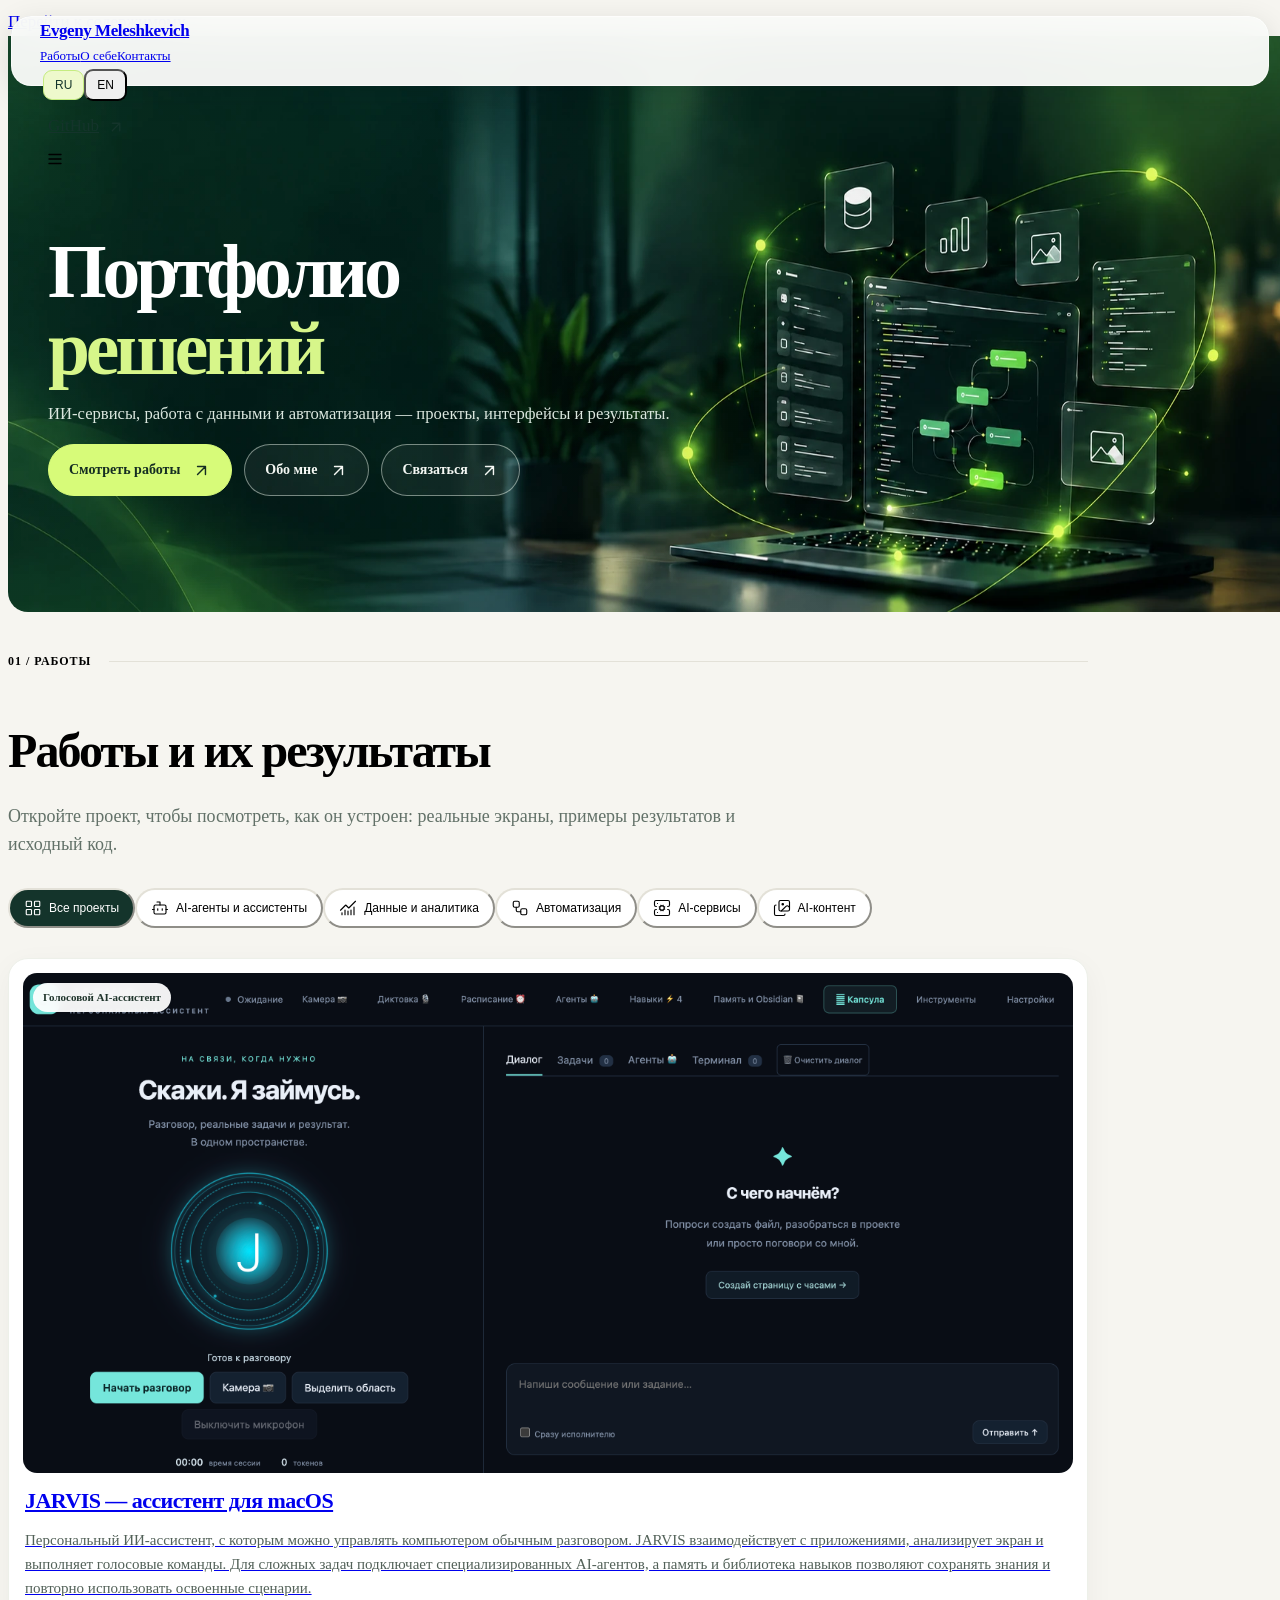
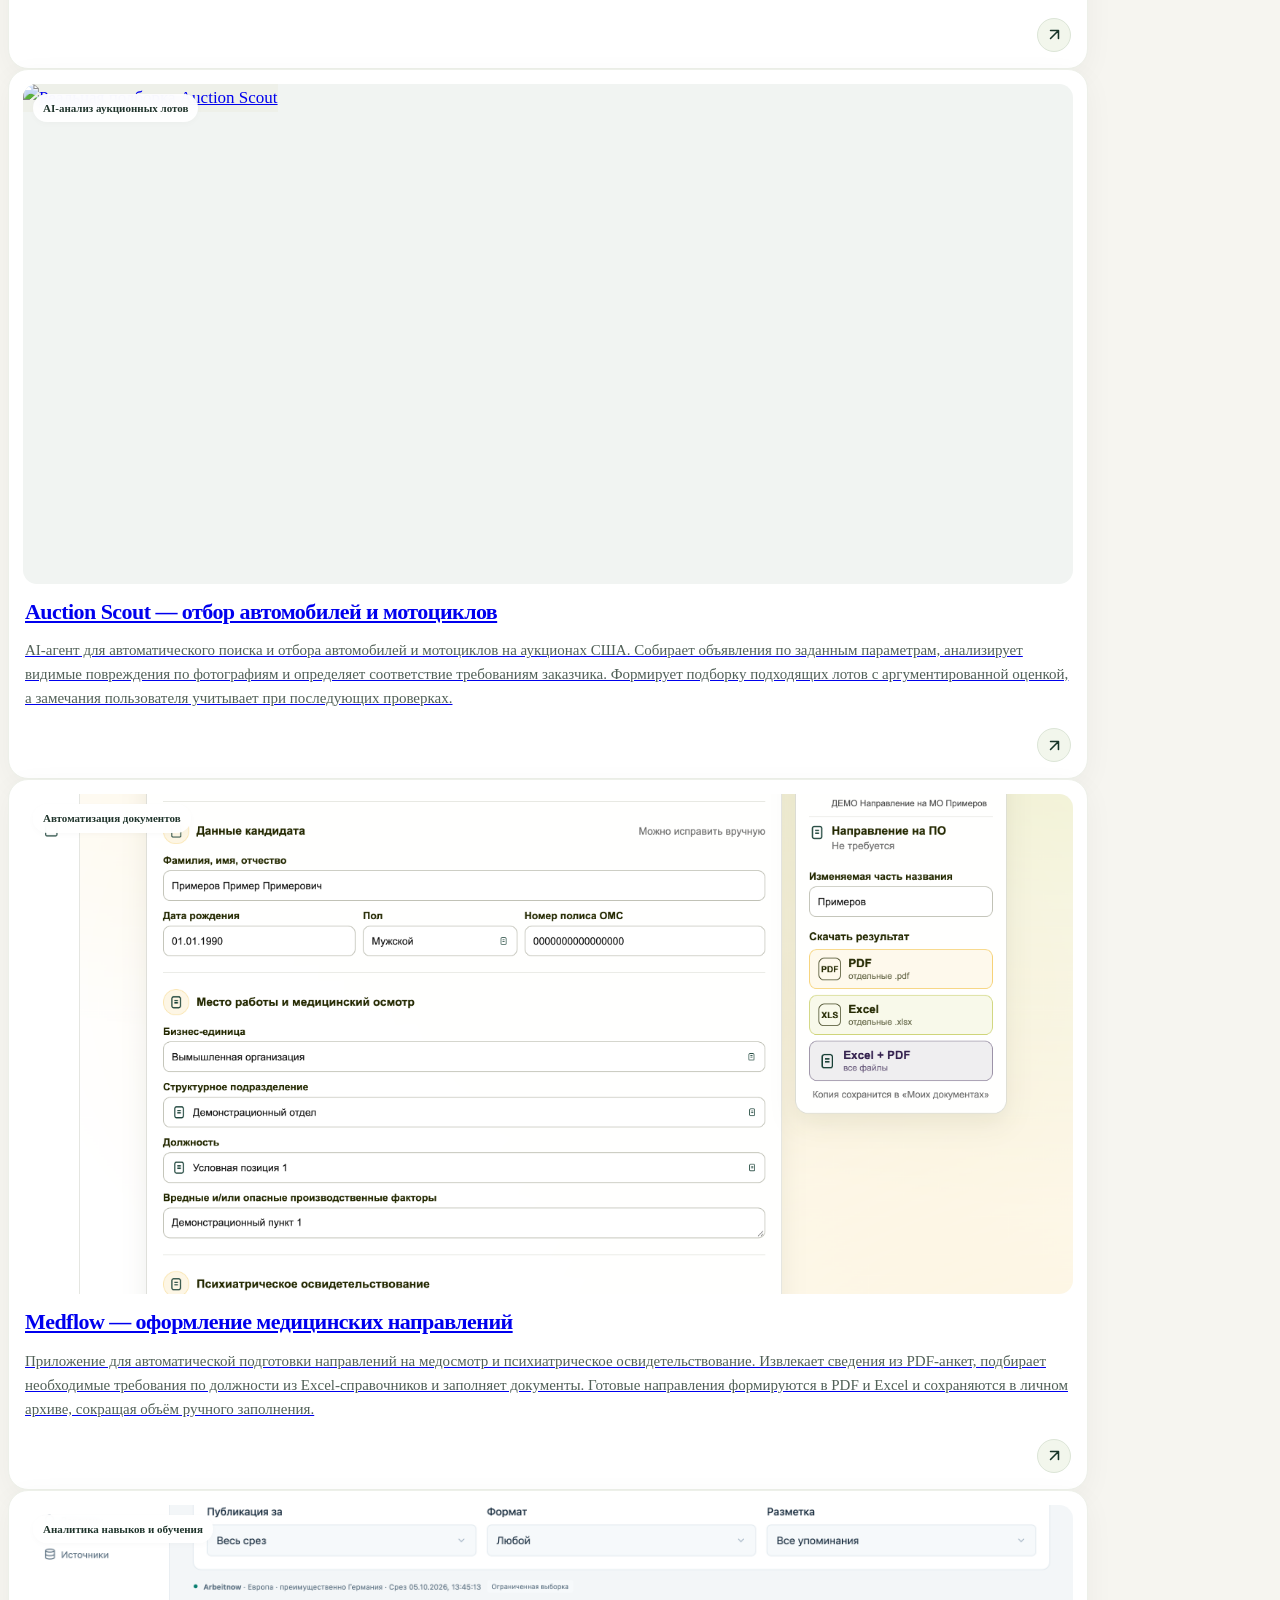
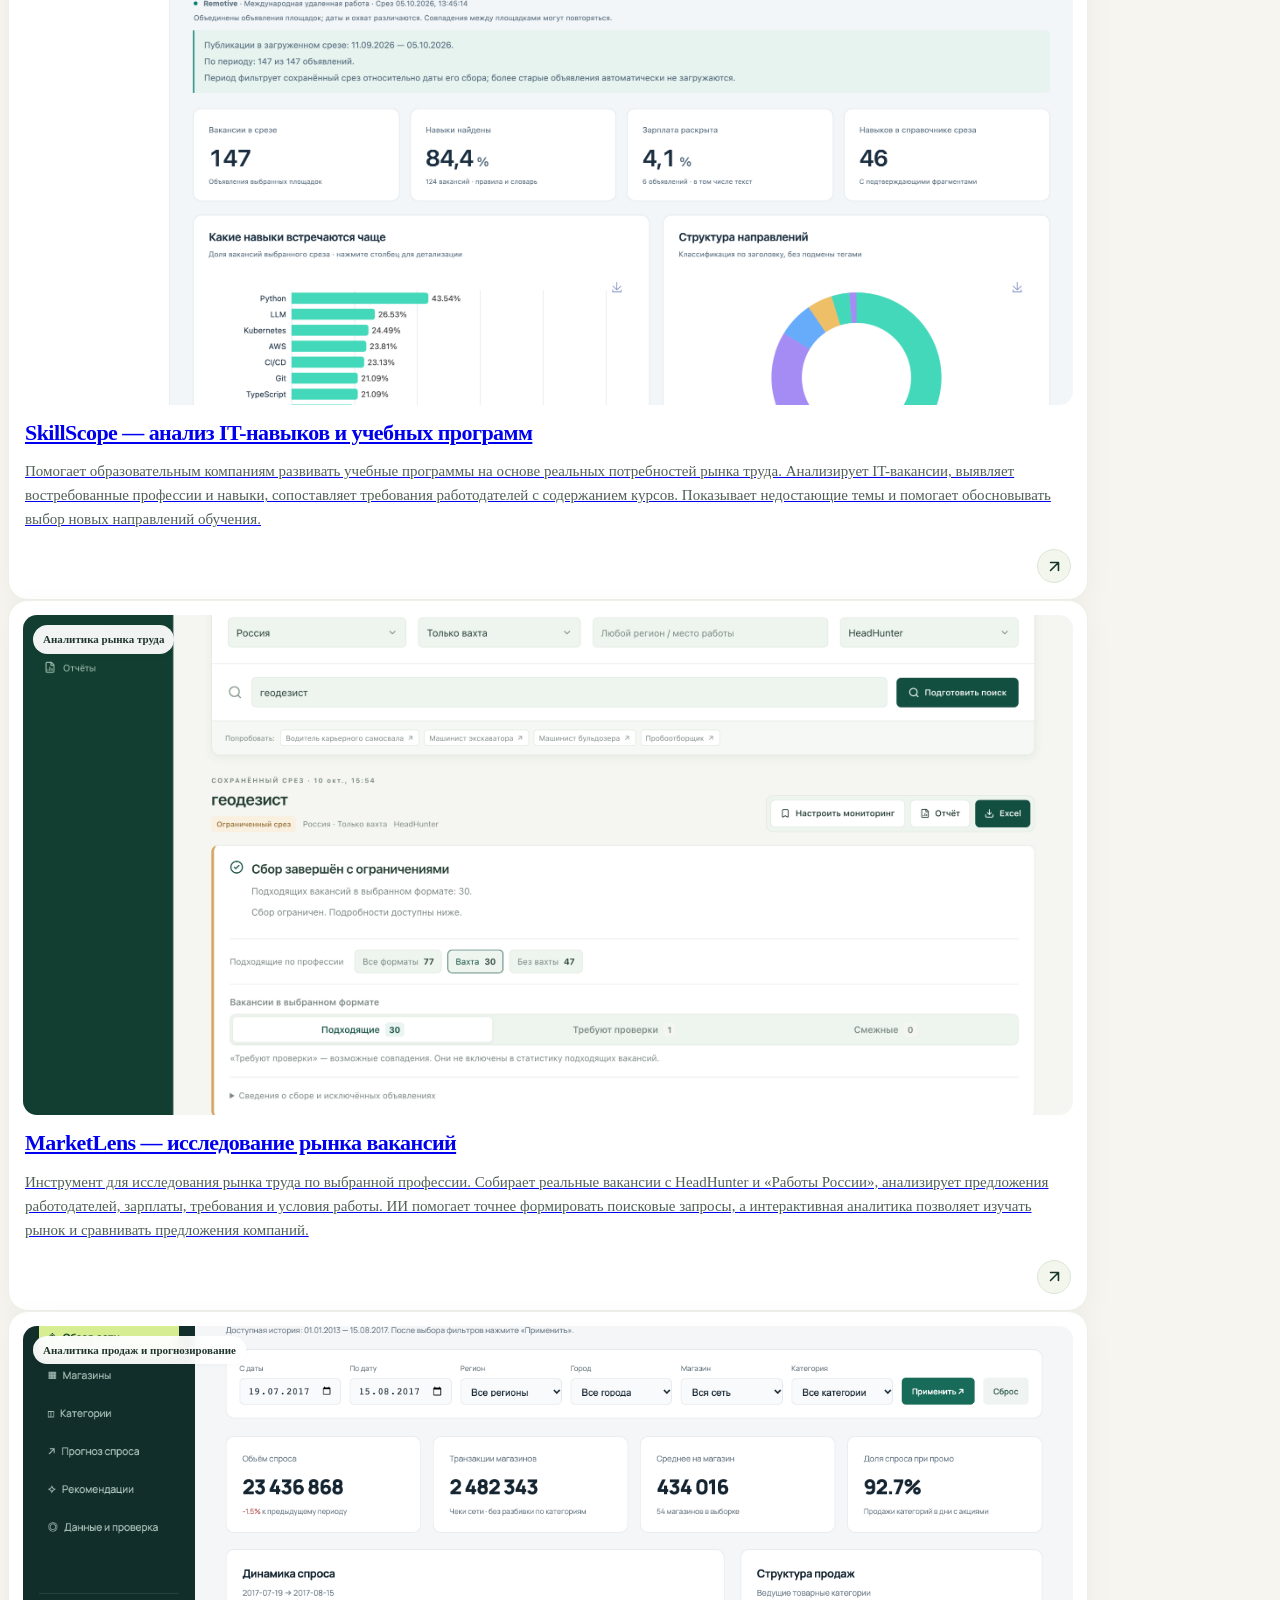
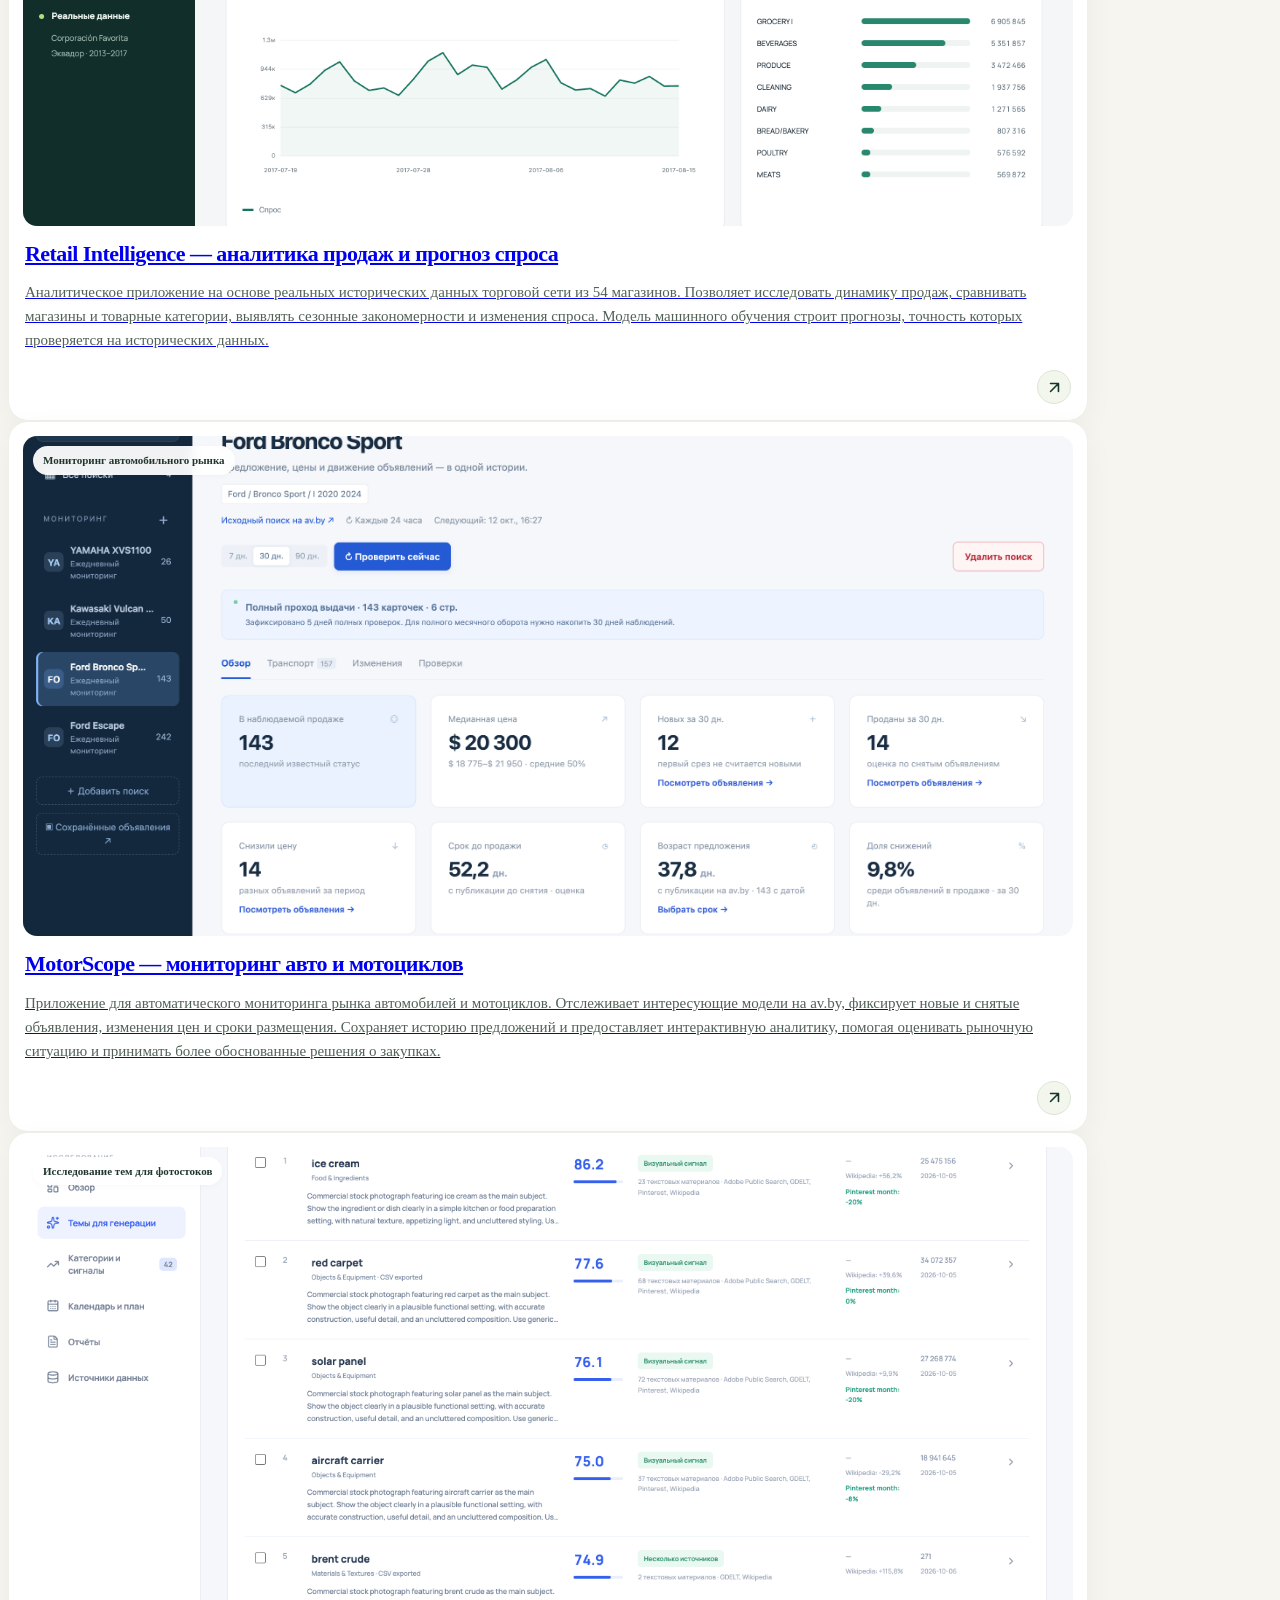
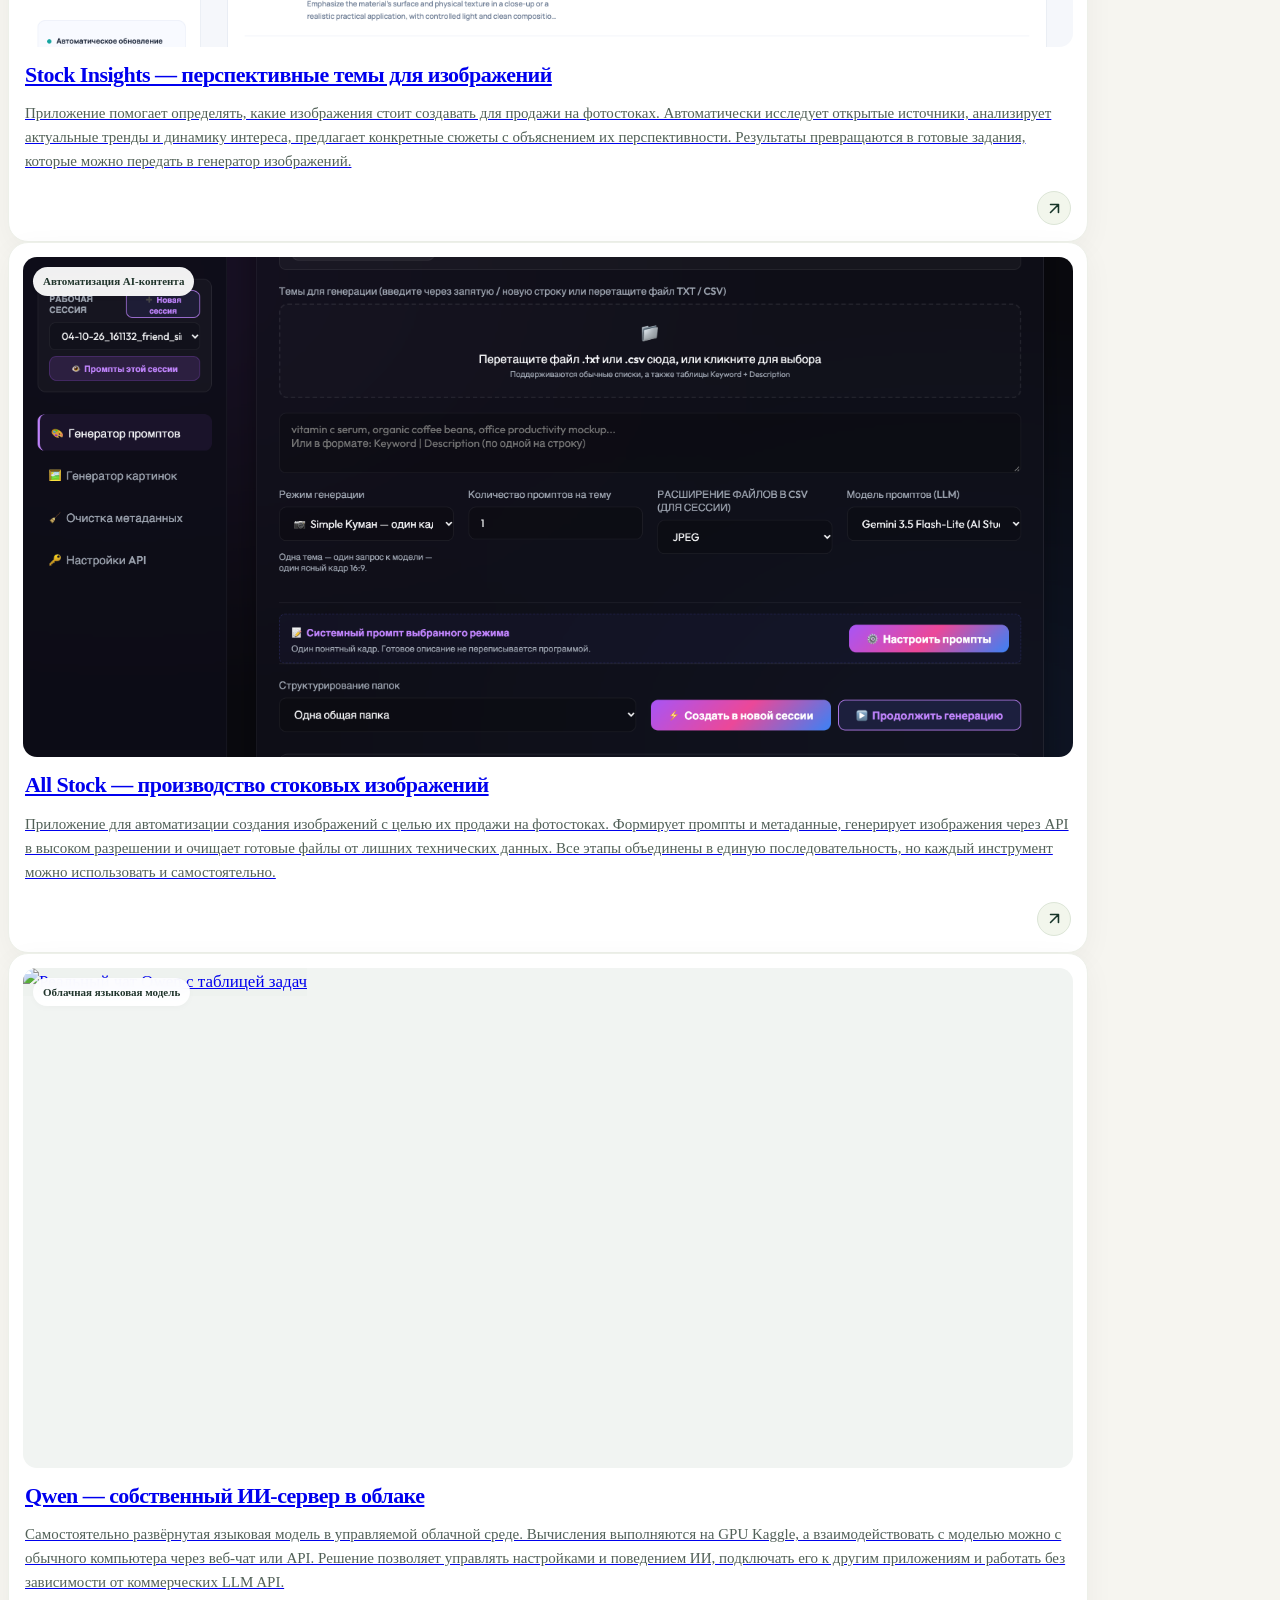
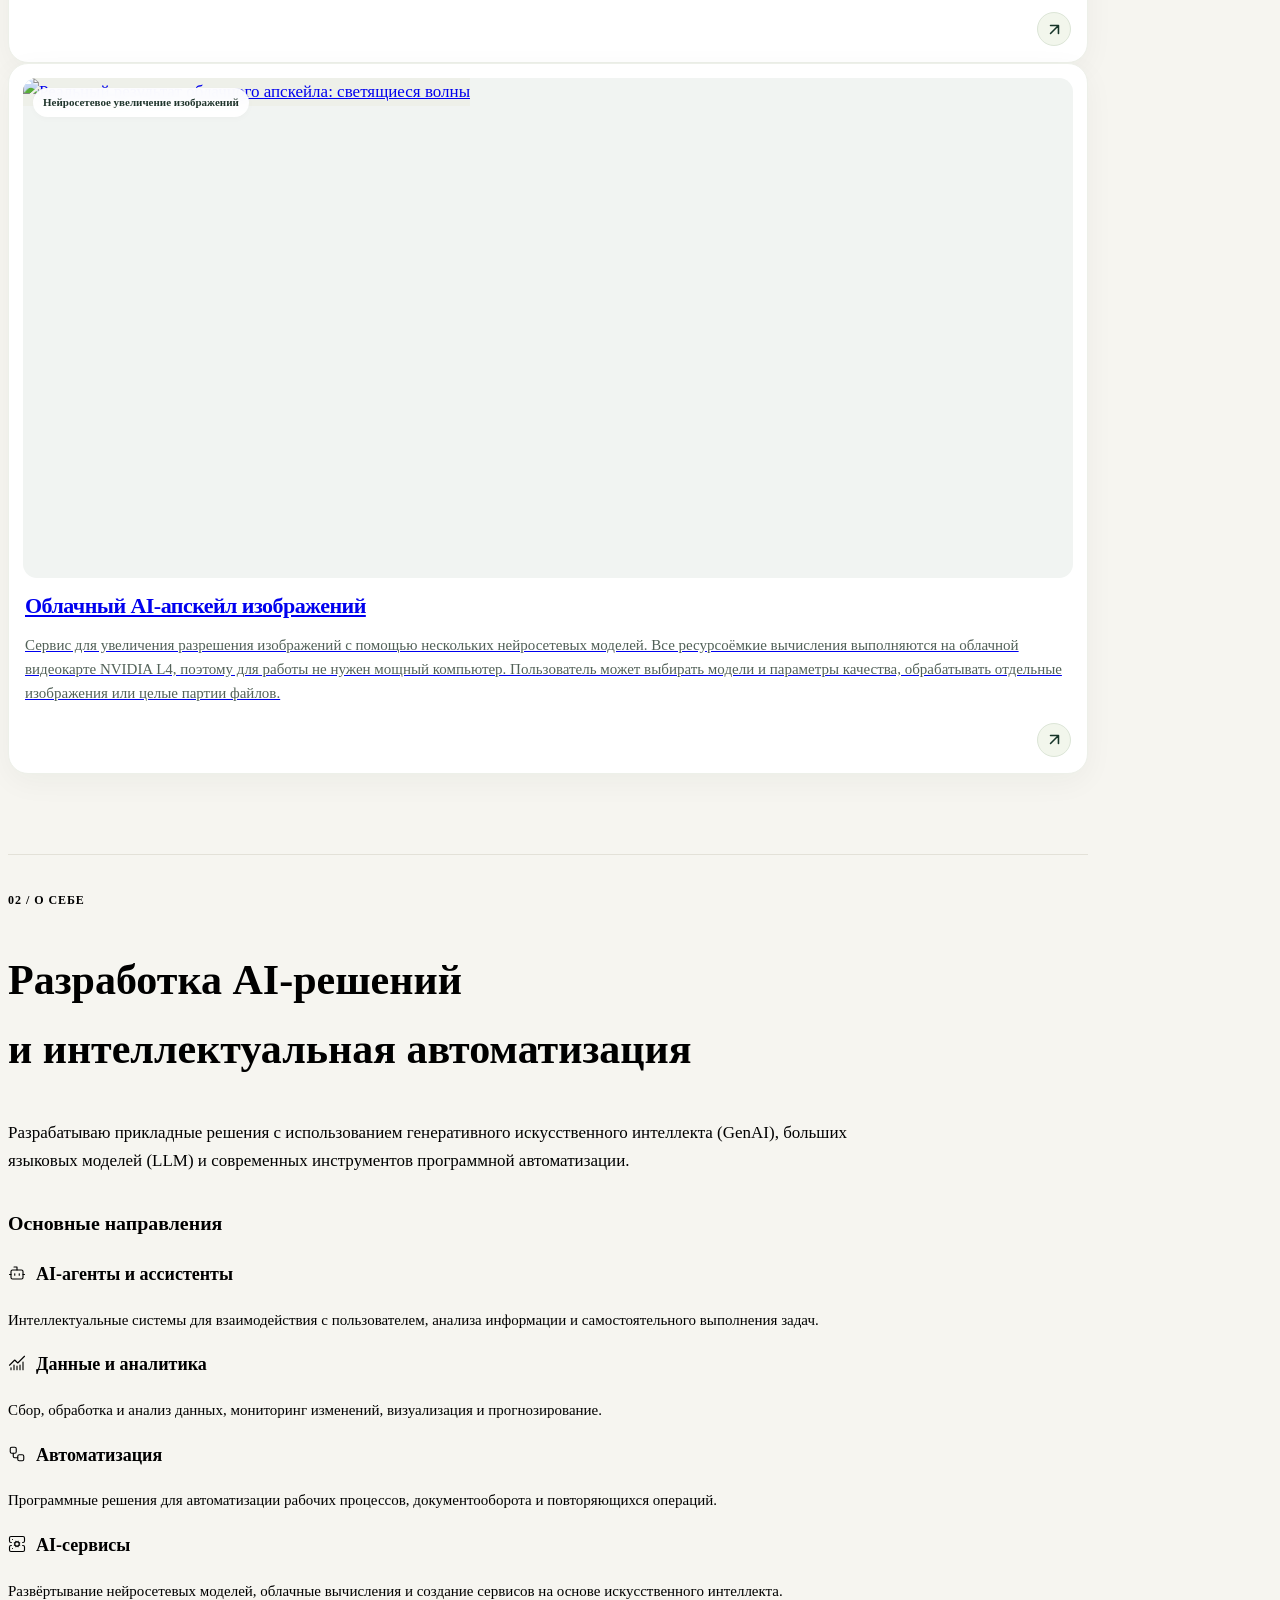
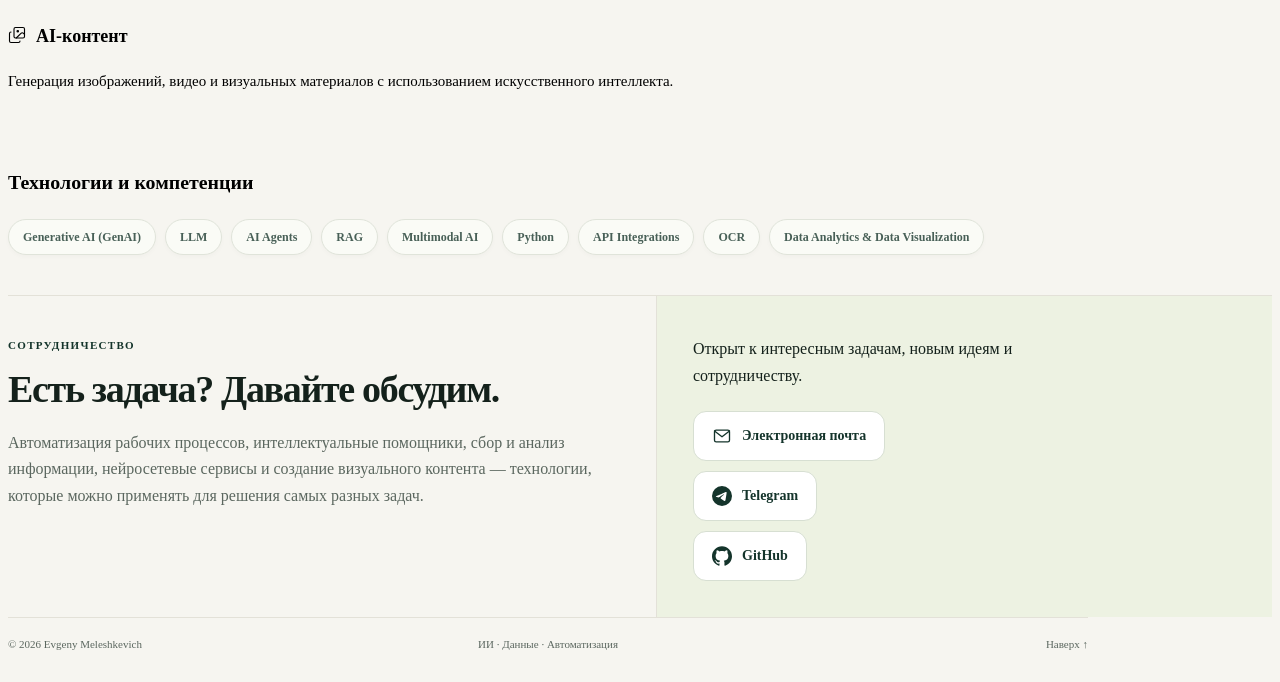
==== index.html @ 1232b26c "Reduce spacing above work and about section headings" ====
<!DOCTYPE html>

<html lang="ru"><head><meta charset="utf-8"/><meta content="width=device-width,initial-scale=1" name="viewport"/><meta content="#f6f5f0" name="theme-color"/><title>Evgeny Meleshkevich — AI, Data &amp; Automation</title><meta content="Евгений Мелешкевич. ИИ-инструменты, сбор данных, аналитика и автоматизация рабочих процессов." name="description"/><link href="https://evgeny-meleshkevich.github.io/" rel="canonical"/><link href="assets/favicon.svg" rel="icon" type="image/svg+xml"/><link href="style.css" rel="stylesheet"/><script defer="" src="projects.js?v=20261012-card-copy"></script><script defer="" src="app.js?v=20261012-footer"></script><link href="themes.css?v=20261010" rel="stylesheet"/><script src="themes.js?v=20261010-green"></script><link href="home-refresh.css?v=20261012-section-spacing" rel="stylesheet"/><script defer="" src="home-refresh.js?v=20261012-navigation"></script><link as="image" href="assets/hero-reference-clean.webp" rel="preload"/><link href="project-cards.css?v=20261012-card-copy" rel="stylesheet"/><link href="footer.css?v=20261012-split" rel="stylesheet"/></head>
<body><a class="skip" data-i18n="skip" href="#main">Перейти к содержимому</a>
<header class="header"><a aria-label="Evgeny Meleshkevich" class="brand" href="#"><span class="brand-name">Evgeny Meleshkevich</span></a><nav aria-label="Главная навигация" id="navigation"><a data-i18n="navWork" href="#work">Работы</a><a data-i18n="navAbout" href="#about">О себе</a><a data-home-copy="contact" href="#contact">Контакты</a></nav><div class="header-actions"><div aria-label="Язык / Language" class="languages" role="group"><button aria-pressed="true" data-lang="ru" type="button">RU</button><span>/</span><button aria-pressed="false" data-lang="en" type="button">EN</button></div><a class="github-link" href="https://github.com/evgeny-meleshkevich" rel="noopener noreferrer" target="_blank">GitHub<svg aria-hidden="true" class="icon" viewbox="0 0 24 24"><path d="M7 17 17 7M7 7h10v10"></path></svg></a><button aria-controls="navigation" aria-expanded="false" aria-label="Открыть меню" class="menu-button" type="button"><svg aria-hidden="true" class="icon" viewbox="0 0 24 24"><path d="M4 6h16M4 12h16M4 18h16"></path></svg></button></div></header>
<main id="main"><section class="hero wrap work-hero"><div class="hero-content"><h1 data-home-copy="heading">Портфолио<br/><span class="hero-title-accent">решений</span></h1><p class="intro" data-i18n="portfolioLead">ИИ-сервисы, работа с данными и автоматизация — проекты, интерфейсы и результаты.</p><div class="hero-links"><a class="hero-button hero-button-primary" href="#work"><span data-home-copy="work">Смотреть работы</span><svg aria-hidden="true" viewbox="0 0 24 24"><path d="M7 17 17 7M7 7h10v10"></path></svg></a><a class="hero-button hero-button-secondary" href="#about"><span data-home-copy="about">Обо мне</span><svg aria-hidden="true" viewbox="0 0 24 24"><path d="M7 17 17 7M7 7h10v10"></path></svg></a><a class="hero-button hero-button-secondary" href="#contact"><span data-home-copy="hero-contact">Связаться</span><svg aria-hidden="true" viewbox="0 0 24 24"><path d="M7 17 17 7M7 7h10v10"></path></svg></a></div></div><div aria-hidden="true" class="hero-orbits"><i></i><i></i><i></i></div></section>
<section class="work-section" id="work"><div class="wrap section"><div class="section-heading"><div><p class="eyebrow" data-i18n="workEyebrow">01 / РАБОТЫ</p><h2 data-i18n="workTitle">Работы и их результаты</h2></div><p class="section-intro" data-i18n="workIntro">Откройте проект, чтобы посмотреть, как он устроен: реальные экраны, примеры результатов и исходный код.</p></div><div aria-label="Фильтр работ" class="filters" id="filters" role="group"></div><div class="project-list" id="project-list"></div><div class="empty-state" id="empty-state"><div aria-hidden="true" class="empty-symbol"><svg aria-hidden="true" class="icon" viewbox="0 0 24 24"><path d="m22 11-1.296-1.296a2.4 2.4 0 0 0-3.408 0L11 16"></path><path d="M4 8a2 2 0 0 0-2 2v10a2 2 0 0 0 2 2h10a2 2 0 0 0 2-2"></path><circle cx="13" cy="7" fill="currentColor" r="1"></circle><rect height="14" rx="2" width="14" x="8" y="2"></rect></svg></div><div><h3 data-i18n="emptyTitle" id="empty-title">Кейсы готовятся к публикации</h3><p data-i18n="emptyCopy" id="empty-copy">Здесь появятся описания работ, реальные экраны и результаты. Можно выбрать направление выше.</p></div><span class="empty-label" data-i18n="emptyLabel">ПОПОЛНЯЕТСЯ ПОЭТАПНО</span></div>
</div></section>
<section class="section wrap about-section" id="about"><div class="section-heading"><div><p class="eyebrow" data-i18n="aboutLabel">02 / О СЕБЕ</p><h2 data-i18n="aboutTitle">Разработка AI-решений <br/>и интеллектуальная автоматизация</h2></div></div><p class="about-lead" data-i18n="aboutLead">Разрабатываю прикладные решения с использованием генеративного искусственного интеллекта (GenAI), больших языковых моделей (LLM) и современных инструментов программной автоматизации.</p><h3 class="about-subtitle" data-i18n="areasLabel">Основные направления</h3><div class="about-grid"><article><h3><svg aria-hidden="true" fill="none" stroke="currentColor" stroke-linecap="round" stroke-linejoin="round" stroke-width="1.5" viewbox="0 0 24 24"><path d="M12 8V4H8"></path><rect height="12" rx="2" width="16" x="4" y="8"></rect><path d="M2 14h2"></path><path d="M20 14h2"></path><path d="M15 13v2"></path><path d="M9 13v2"></path></svg><span>AI-агенты и ассистенты</span></h3><p>Интеллектуальные системы для взаимодействия с пользователем, анализа информации и самостоятельного выполнения задач.</p></article><article><h3><svg aria-hidden="true" fill="none" stroke="currentColor" stroke-linecap="round" stroke-linejoin="round" stroke-width="1.5" viewbox="0 0 24 24"><path d="M12 16v5"></path><path d="M16 14.639V21"></path><path d="M20 10.656V21"></path><path d="m22 3-8.646 8.646a.5.5 0 0 1-.708 0L9.354 8.354a.5.5 0 0 0-.707 0L2 15"></path><path d="M4 18.463V21"></path><path d="M8 14.656V21"></path></svg><span>Данные и аналитика</span></h3><p>Сбор, обработка и анализ данных, мониторинг изменений, визуализация и прогнозирование.</p></article><article><h3><svg aria-hidden="true" fill="none" stroke="currentColor" stroke-linecap="round" stroke-linejoin="round" stroke-width="1.5" viewbox="0 0 24 24"><rect height="8" rx="2" width="8" x="3" y="3"></rect><path d="M7 11v4a2 2 0 0 0 2 2h4"></path><rect height="8" rx="2" width="8" x="13" y="13"></rect></svg><span>Автоматизация</span></h3><p>Программные решения для автоматизации рабочих процессов, документооборота и повторяющихся операций.</p></article><article><h3><svg aria-hidden="true" fill="none" stroke="currentColor" stroke-linecap="round" stroke-linejoin="round" stroke-width="1.5" viewbox="0 0 24 24"><path d="m10.852 14.772-.383.923"></path><path d="M13.148 14.772a3 3 0 1 0-2.296-5.544l-.383-.923"></path><path d="m13.148 9.228.383-.923"></path><path d="m13.53 15.696-.382-.924a3 3 0 1 1-2.296-5.544"></path><path d="m14.772 10.852.923-.383"></path><path d="m14.772 13.148.923.383"></path><path d="M4.5 10H4a2 2 0 0 1-2-2V4a2 2 0 0 1 2-2h16a2 2 0 0 1 2 2v4a2 2 0 0 1-2 2h-.5"></path><path d="M4.5 14H4a2 2 0 0 0-2 2v4a2 2 0 0 0 2 2h16a2 2 0 0 0 2-2v-4a2 2 0 0 0-2-2h-.5"></path><path d="M6 18h.01"></path><path d="M6 6h.01"></path><path d="m9.228 10.852-.923-.383"></path><path d="m9.228 13.148-.923.383"></path></svg><span>AI-сервисы</span></h3><p>Развёртывание нейросетевых моделей, облачные вычисления и создание сервисов на основе искусственного интеллекта.</p></article><article><h3><svg aria-hidden="true" fill="none" stroke="currentColor" stroke-linecap="round" stroke-linejoin="round" stroke-width="1.5" viewbox="0 0 24 24"><path d="m22 11-1.296-1.296a2.4 2.4 0 0 0-3.408 0L11 16"></path><path d="M4 8a2 2 0 0 0-2 2v10a2 2 0 0 0 2 2h10a2 2 0 0 0 2-2"></path><circle cx="13" cy="7" fill="currentColor" r="1"></circle><rect height="14" rx="2" width="14" x="8" y="2"></rect></svg><span>AI-контент</span></h3><p>Генерация изображений, видео и визуальных материалов с использованием искусственного интеллекта.</p></article></div><div class="competencies"><h3 data-i18n="technologiesLabel">Технологии и компетенции</h3><div class="competency-tags"><span>Generative AI (GenAI)</span><span>LLM</span><span>AI Agents</span><span>RAG</span><span>Multimodal AI</span><span>Python</span><span>API Integrations</span><span>OCR</span><span>Data Analytics &amp; Data Visualization</span></div></div></section>
</main>
<footer aria-labelledby="contact-heading" class="site-footer" id="contact"><div class="wrap site-footer-inner"><div class="footer-stage"><div class="footer-intro"><p class="footer-eyebrow" data-i18n="contactEyebrow">СОТРУДНИЧЕСТВО</p><h2 data-i18n="contactTitle" id="contact-heading">Есть задача? Давайте обсудим.</h2><p class="footer-description" data-i18n="contactCopy">Автоматизация рабочих процессов, интеллектуальные помощники, сбор и анализ информации, нейросетевые сервисы и создание визуального контента — технологии, которые можно применять для решения самых разных задач.</p></div><div class="footer-contact-panel"><p class="footer-closing" data-i18n="contactClosing">Открыт к интересным задачам, новым идеям и сотрудничеству.</p><div class="contact-links"><a class="contact-link" href="mailto:evgeniy.meleshkevich@mail.ru"><svg aria-hidden="true" class="contact-service-icon" fill="none" stroke="currentColor" stroke-linecap="round" stroke-linejoin="round" stroke-width="1.6" viewbox="0 0 24 24"><rect height="14" rx="2" width="18" x="3" y="5"></rect><path d="m3 6 9 7 9-7"></path></svg><span data-i18n="contactEmail">Электронная почта</span></a><a class="contact-link" href="https://t.me/evgeny_builds_ai" rel="noopener noreferrer" target="_blank"><svg aria-hidden="true" class="contact-service-icon" fill="currentColor" viewbox="0 0 24 24"><path d="M11.944 0A12 12 0 0 0 0 12a12 12 0 0 0 12 12 12 12 0 0 0 12-12A12 12 0 0 0 12 0a12 12 0 0 0-.056 0zm4.962 7.224c.1-.002.321.023.465.14a.506.506 0 0 1 .171.325c.016.093.036.306.02.472-.18 1.898-.962 6.502-1.36 8.627-.168.9-.499 1.201-.82 1.23-.696.065-1.225-.46-1.9-.902-1.056-.693-1.653-1.124-2.678-1.8-1.185-.78-.417-1.21.258-1.91.177-.184 3.247-2.977 3.307-3.23.007-.032.014-.15-.056-.212s-.174-.041-.249-.024c-.106.024-1.793 1.14-5.061 3.345-.48.33-.913.49-1.302.48-.428-.008-1.252-.241-1.865-.44-.752-.245-1.349-.374-1.297-.789.027-.216.325-.437.893-.663 3.498-1.524 5.83-2.529 6.998-3.014 3.332-1.386 4.025-1.627 4.476-1.635z"></path></svg><span>Telegram</span></a><a class="contact-link" href="https://github.com/evgeny-meleshkevich" rel="noopener noreferrer" target="_blank"><svg aria-hidden="true" class="contact-service-icon" fill="currentColor" viewbox="0 0 24 24"><path d="M12 .297c-6.63 0-12 5.373-12 12 0 5.303 3.438 9.8 8.205 11.385.6.113.82-.258.82-.577 0-.285-.01-1.04-.015-2.04-3.338.724-4.042-1.61-4.042-1.61C4.422 18.07 3.633 17.7 3.633 17.7c-1.087-.744.084-.729.084-.729 1.205.084 1.838 1.236 1.838 1.236 1.07 1.835 2.809 1.305 3.495.998.108-.776.417-1.305.76-1.605-2.665-.3-5.466-1.332-5.466-5.93 0-1.31.465-2.38 1.235-3.22-.135-.303-.54-1.523.105-3.176 0 0 1.005-.322 3.3 1.23.96-.267 1.98-.399 3-.405 1.02.006 2.04.138 3 .405 2.28-1.552 3.285-1.23 3.285-1.23.645 1.653.24 2.873.12 3.176.765.84 1.23 1.91 1.23 3.22 0 4.61-2.805 5.625-5.475 5.92.42.36.81 1.096.81 2.22 0 1.606-.015 2.896-.015 3.286 0 .315.21.69.825.57C20.565 22.092 24 17.592 24 12.297c0-6.627-5.373-12-12-12"></path></svg><span>GitHub</span></a></div></div></div><div class="footer-bottom"><span>© 2026 Evgeny Meleshkevich</span><span data-i18n="footerLabel">ИИ · Данные · Автоматизация</span><a data-i18n="backTop" href="#">Наверх ↑</a></div></div></footer>
<dialog aria-labelledby="dialog-title" id="format-dialog"><div class="dialog-header"><span class="eyebrow" data-i18n="dialogLabel">СТРУКТУРА БУДУЩЕГО КЕЙСА</span><button aria-label="Закрыть" id="close-dialog" type="button">✕</button></div><h2 id="dialog-title"></h2><p id="dialog-description"></p><ol id="dialog-steps"></ol><p class="dialog-footnote" data-i18n="dialogFootnote">Это пример структуры. Здесь нет вымышленных клиентов, показателей или результатов.</p></dialog><noscript><p class="wrap">JavaScript is required for category filters and language switching. / Для фильтров и переключения языка нужен JavaScript.</p></noscript></body></html>
---- home-refresh.css ----
/* Homepage experiment. Loaded only by index.html; case pages are unchanged. */
:root{--paper:#f6f5f0;--ink:#14211b;--muted:#5b675f;--green:#14342b;--lime:#c8f169;--line:#e3e1d8}
body{font-size:17px;line-height:1.65}
.header{position:sticky;top:0;z-index:15;height:86px;background:rgba(246,245,240,.94);backdrop-filter:blur(12px);border-bottom:1px solid var(--line);width:min(1120px,calc(100% - 48px));gap:22px}
.wrap{width:min(1080px,calc(100% - 64px))}
.monogram{height:43px;border-radius:12px;font-size:25px}.monogram svg{width:18px;height:18px;color:var(--lime)}
.icon{width:18px;height:18px;stroke:currentColor;stroke-width:1.8;fill:none;stroke-linecap:round;stroke-linejoin:round;flex-shrink:0}
.github-link{display:flex;align-items:center;gap:8px}.menu-button{border-radius:50%;align-items:center;justify-content:center}
.languages button{border-radius:20px;padding:8px 10px}.languages button[aria-pressed=true]{background:#e9ecdf}
.work-hero{margin-top:24px;padding:48px 48px 42px;border-radius:24px;background:radial-gradient(ellipse at 95% 0%,rgba(200,241,105,.16),transparent 65%),var(--green);color:#fff}
.work-hero .eyebrow{color:#dae7dc;font-size:12px;letter-spacing:.08em;margin:0 0 20px}.work-hero .dot{background:var(--lime)}
.work-hero h1{font-size:clamp(38px,5.5vw,70px);font-weight:700;letter-spacing:-.04em;margin:0 0 18px;line-height:1.08}
.work-hero .intro{font-size:18px;line-height:1.65;color:#d8e3db;max-width:660px;margin:0}
.home-work-link{display:inline-flex;align-items:center;gap:22px;margin-top:26px;padding:12px 20px;border-radius:999px;background:var(--lime);color:var(--ink);font-size:14px;font-weight:650;transition:transform .18s,background .18s}.home-work-link:hover{background:#daf69d;transform:translateY(-2px)}
.eyebrow{font-size:12px;letter-spacing:.08em;font-weight:650}
.work-section{background:transparent;border:0}#work .section{padding:64px 0 80px}#work .section-heading{gap:40px;margin-bottom:28px}#work h2{font-size:clamp(28px,3vw,40px)}
.section-intro{font-size:14px;line-height:1.65;max-width:340px}
.filters{gap:8px;margin-bottom:30px}.filter{border-radius:999px;background:#fff;border-color:var(--line);font-size:12px;padding:9px 14px;transition:background .18s,border-color .18s}.filter:hover{background:#ecf0e5}.filter[aria-pressed=true]{background:var(--green);color:#fff}
.project-list{grid-template-columns:repeat(2,minmax(0,1fr));gap:26px}
.project-card{background:#fff;border:1px solid var(--line);border-radius:18px;box-shadow:0 1px 2px rgba(20,33,27,.03),0 12px 32px rgba(20,33,27,.035);transition:transform .18s,box-shadow .18s,border-color .18s;display:flex;flex-direction:column;min-width:0}
.project-card:hover{transform:translateY(-4px);border-color:#c2d0bf;box-shadow:0 12px 28px rgba(20,33,27,.09)}
.project-card img{aspect-ratio:16/10;object-fit:cover;background:#eef0e9;border-bottom:1px solid var(--line)}
.project-card-content{padding:25px;display:flex;flex-direction:column;flex:1}.project-card h3{font-size:22px;line-height:1.35;letter-spacing:-.025em;margin:12px 0}.project-card p{font-size:14px;line-height:1.7;margin:0 0 18px}.project-tags{font-size:10px;gap:7px}.project-tags span{background:#f0f2eb;padding:4px 8px;border-radius:5px}.project-card .text-link{margin-top:auto;font-size:13px}
.empty-state{background:rgba(255,255,255,.45);border:1px dashed #c7cec2;padding:28px}.empty-symbol{background:#e9eee0}.empty-symbol svg{width:24px;height:24px}.empty-state p{font-size:13px}.empty-label{font-size:10px}
.about-section{padding:0 0 80px}.about-section>.section-heading{border-top:1px solid var(--line);padding-top:64px}.about-section h2{font-size:clamp(28px,3.4vw,42px)}.about-lead{font-size:17px;max-width:850px;margin:24px 0 32px}.about-grid{gap:26px 44px}.about-grid h3{font-size:18px}.about-grid p{font-size:15px}.competencies p{font-size:14px}
a:focus-visible,button:focus-visible{outline:3px solid #758f41;outline-offset:4px}
@media(max-width:760px){.header{height:76px;width:calc(100% - 36px)}.menu-button{display:flex}.header nav{top:70px;background:#f6f5f0}.wrap{width:calc(100% - 36px)}.work-hero{padding:32px 26px;margin-top:18px;border-radius:18px}.work-hero .eyebrow{font-size:10px}.work-hero .intro{font-size:16px}.home-work-link{font-size:13px;margin-top:22px}#work .section{padding:44px 0 56px}.section-intro{font-size:14px}.project-list{gap:20px}.project-card-content{padding:21px}.project-card h3{font-size:20px}.filter{font-size:11px}.about-section{padding-bottom:56px}.about-section>.section-heading{padding-top:44px}.about-grid{grid-template-columns:1fr}}
@media(max-width:600px){.project-list{grid-template-columns:1fr}}
@media(prefers-reduced-motion:reduce){.project-card,.home-work-link,.filter{transition:none}.project-card:hover,.home-work-link:hover{transform:none}}
h1,h2,h3{overflow-wrap:anywhere}.project-card-content,.section-heading>div{min-width:0}@media(max-width:480px){.header{gap:10px}.header-actions{gap:7px}.languages{gap:2px}.languages button{padding:7px 6px}.about-section h2{font-size:28px}}
@media(max-width:760px){.github-link{display:none}}
/* Second homepage direction: wide atmospheric hero and floating navigation. */
body{background:#f6f5f0}
.header{position:absolute;top:16px;left:50%;transform:translateX(-50%);height:70px;width:min(1200px,calc(100% - 56px));padding:0 28px;border:1px solid rgba(255,255,255,.6);border-radius:16px;background:rgba(247,249,245,.9);box-shadow:0 8px 30px rgba(5,28,21,.12);backdrop-filter:blur(18px);z-index:15}
.brand{gap:9px}.monogram{background:none;color:#14342b;padding:0;height:auto;font-size:32px;letter-spacing:-2px}.monogram svg{color:#8bb443;width:21px;height:21px}.brand-name{font-size:20px;letter-spacing:-.065em;line-height:1.2;font-weight:800}.brand-name span{font-weight:500}
.header nav{font-size:13px;gap:32px}.header-actions{gap:20px}.languages{gap:0;background:#ecf1e2;border:1px solid #dfe7ce;border-radius:12px;padding:3px}.languages>span{display:none}.languages button{padding:6px 11px;border-radius:9px;font-size:11px}.languages button[aria-pressed=true]{background:#d7f68a;color:#14342b}.github-link{padding:9px 15px;border-radius:12px;background:#14342b;color:#fff}.menu-button{border:0;background:transparent}
.work-hero{position:relative;width:100%;max-width:none;margin:0;padding:142px max(48px,calc((100vw - 1080px)/2)) 64px;border-radius:0 0 20px 20px;overflow:hidden;background:radial-gradient(ellipse 24% 50% at 84% 16%,rgba(211,247,118,.82),rgba(130,181,72,.18) 47%,transparent 80%),radial-gradient(ellipse at 50% 0%,#1c4936 0%,#0c3027 50%,#08271f 100%);min-height:460px;isolation:isolate}
.hero-content{position:relative;z-index:2;max-width:900px}
.work-hero h1{font-size:clamp(44px,5.7vw,80px);letter-spacing:-.045em;line-height:1.06;font-weight:750;margin-bottom:22px}
.work-hero .intro{font-size:20px;max-width:720px;line-height:1.55;color:#dbe7df}
.work-hero .eyebrow{font-size:12px;font-weight:650;letter-spacing:.1em}.work-hero .dot{display:none}
.hero-links{display:flex;gap:14px;align-items:center;margin-top:28px}
.home-work-link,.home-about-link{display:inline-flex;align-items:center;gap:25px;justify-content:center;min-height:48px;padding:12px 22px;border-radius:12px;font-size:14px;font-weight:700;margin:0}
.home-work-link{background:#d7f68a;box-shadow:0 4px 16px #061e2440}
.home-about-link{border:1px solid #a0b4a6;color:#f8fbf6;background:rgba(255,255,255,.03);transition:background .18s}.home-about-link:hover{background:#ffffff12}
.hero-orbits{position:absolute;inset:0;z-index:0;pointer-events:none;opacity:.42}
.hero-orbits i{position:absolute;border:1px solid rgba(207,230,149,.38);width:860px;height:490px;border-radius:50%;right:-50px;top:-290px;transform:rotate(-26deg)}
.hero-orbits i:nth-child(2){width:1190px;height:660px;right:-60px;top:-315px;transform:rotate(-22deg)}
.hero-orbits i:nth-child(3){width:1530px;height:720px;right:-260px;top:-300px;transform:rotate(-20deg)}
#work .section{padding-top:44px}#work .section-heading{display:block;margin-bottom:30px}#work .section-heading .eyebrow{display:flex;gap:18px;align-items:center;margin-bottom:22px}#work .section-heading .eyebrow:after{content:'';height:1px;background:var(--line);flex:1}
#work h2{font-size:clamp(32px,3.8vw,48px);font-weight:750;letter-spacing:-.04em;margin-bottom:12px}#work .section-intro{max-width:760px;font-size:18px;line-height:1.55;margin:0;color:#627168}
@media(max-width:1050px){.header{padding:0 20px}.brand-name{font-size:17px}.header-actions{gap:12px}.work-hero{padding:130px 40px 52px}.work-hero .intro{max-width:640px}}
@media(max-width:760px){.header{top:12px;height:64px;width:calc(100% - 28px);padding:0 16px;border-radius:13px;gap:12px}.brand-name{font-size:16px}.monogram{font-size:28px}.header nav{top:70px;left:0;right:0;background:#f6f5f0}.header-actions{gap:8px}.work-hero{padding:118px 26px 42px;min-height:390px}.work-hero h1{font-size:clamp(40px,8vw,62px)}.work-hero .intro{font-size:17px}.work-hero .eyebrow{font-size:10px}.hero-orbits{opacity:.3}.hero-links{gap:10px;flex-wrap:wrap}.home-work-link,.home-about-link{padding:11px 16px;gap:14px;font-size:13px;border-radius:10px}.github-link{display:none}#work .section-intro{font-size:16px}#work .section{padding-top:34px}.languages button{padding:5px 7px}}
@media(max-width:400px){.brand-name{font-size:13px}.monogram{font-size:25px}.brand{gap:5px}.header{padding:0 12px}.header-actions{gap:5px}.header .menu-button{width:30px}.languages button{padding:5px}.work-hero{padding-left:20px;padding-right:20px}.work-hero h1{font-size:40px}}
/* Reference-inspired closing section, only on the homepage. */
.competencies{margin-top:30px;padding-top:22px}.competency-tags{display:flex;gap:9px;flex-wrap:wrap;margin-top:16px}.competency-tags span{font-size:12px;font-weight:550;line-height:1.4;color:#486057;background:#fafbf6;border:1px solid #e0e4da;padding:9px 14px;border-radius:999px;box-shadow:0 2px 5px rgba(20,33,27,.025)}
.about-section{padding-bottom:40px}
@media(max-width:760px){.about-section{padding-bottom:30px}.competency-tags{gap:7px}.competency-tags span{font-size:11px;padding:8px 11px}}
/* Third direction: split hero with decorative artwork, responsive rather than cropped copy. */
.header{height:76px;border-radius:20px;background:rgba(250,251,249,.96);padding:0 28px}
.monogram{font-size:39px;letter-spacing:-3px;font-weight:800}.brand{gap:18px}.brand-name{font-size:17px;letter-spacing:-.035em;font-weight:550}.header nav{gap:28px}.header .github-link{background:transparent;color:var(--green);padding:8px}.languages{background:transparent;border:0;gap:6px}.languages button{font-size:12px;padding:7px 11px}.languages button[aria-pressed=true]{background:#eef9cc;border:1px solid #c5ec80}.header-actions{gap:14px}
.work-hero{display:grid;grid-template-columns:1.05fr 1fr;align-items:center;gap:20px;min-height:650px;padding-top:140px;padding-bottom:70px;background:#08271f}
.hero-content{max-width:600px}.work-hero h1{font-size:clamp(52px,6.5vw,94px);font-weight:750;letter-spacing:-.055em;margin:0 0 28px;line-height:1.02}.hero-title-accent{color:#d7f68a}.work-hero .intro{font-size:19px;max-width:530px;line-height:1.6}
.hero-visual{position:relative;z-index:1;min-width:0;margin:0 -70px 0 -35px}.hero-visual img{width:100%;height:auto;display:block;mask-image:radial-gradient(ellipse 68% 67% at 50% 52%,#000 55%,transparent 95%)}
.hero-links{margin-top:32px}.home-work-link,.home-about-link{border-radius:999px;padding:15px 23px;min-height:52px}.hero-orbits{opacity:.12}
@media(min-width:1550px){.work-hero{padding-left:max(48px,calc((100vw - 1200px)/2));padding-right:max(48px,calc((100vw - 1200px)/2))}}
@media(max-width:1100px){.brand-name{font-size:15px}.brand{gap:12px}.header nav{gap:18px}.header{padding:0 20px}.work-hero{padding-top:140px;min-height:590px}.work-hero h1{font-size:clamp(50px,6.6vw,78px)}.work-hero .intro{font-size:17px}.hero-visual{margin-right:-38px}.hero-links{gap:10px}}
@media(max-width:900px){.header nav{display:none}.menu-button{display:flex}.header nav.open{display:flex;position:absolute;top:84px;left:0;right:0;flex-direction:column;background:#f6f5f0;padding:20px;border-radius:16px;border:1px solid var(--line);box-shadow:0 10px 28px #0002}.work-hero{grid-template-columns:1fr 1fr;padding-left:28px;padding-right:28px}.work-hero h1{font-size:56px}}
@media(max-width:650px){.header{height:66px;top:12px;padding:0 15px;border-radius:16px;gap:10px}.brand{gap:10px}.monogram{font-size:34px}.brand-name{font-size:13px;max-width:112px;line-height:1.25}.header-actions{gap:5px}.languages{gap:0}.languages button{font-size:11px;padding:6px 7px}.work-hero{grid-template-columns:1fr;padding:118px 24px 16px;gap:4px;min-height:0}.hero-content{max-width:540px}.work-hero h1{font-size:clamp(52px,10.5vw,72px);margin-bottom:22px}.work-hero .intro{font-size:17px;max-width:480px}.hero-links{gap:12px;margin-top:25px}.home-work-link,.home-about-link{font-size:13px;padding:13px 19px;min-height:48px}.hero-visual{max-width:550px;width:100%;margin:-8px auto -5px}.hero-visual img{mask-image:radial-gradient(ellipse 72% 70% at 50% 52%,#000 55%,transparent 95%)}.hero-orbits{display:none}}
@media(max-width:360px){.header{padding:0 11px}.brand{gap:8px}.brand-name{font-size:11px;max-width:88px}.monogram{font-size:31px}.languages button{padding:6px 5px}.work-hero{padding-left:20px;padding-right:20px}.work-hero h1{font-size:49px}.home-work-link,.home-about-link{padding:12px 15px;gap:9px}.hero-links{gap:9px}}
/* Integrated scene: full-bleed background with real HTML navigation and copy. */
.work-hero{display:flex;align-items:center;min-height:650px;padding:152px max(48px,calc((100vw - 1200px)/2)) 78px;background-color:#08271f;background-image:linear-gradient(90deg,rgba(4,27,21,.97) 0%,rgba(4,27,21,.91) 30%,rgba(4,27,21,.55) 48%,rgba(4,27,21,.05) 68%),url('assets/hero-automation-v3.webp');background-size:100% 100%,auto 122%;background-position:center,right 58%;background-repeat:no-repeat;isolation:isolate}
.hero-content{width:52%;max-width:620px}.work-hero h1{font-size:clamp(60px,6.8vw,98px)}.work-hero .intro{max-width:570px;font-size:20px}.hero-orbits{display:none}
@media(min-width:1700px){.work-hero{min-height:730px;background-size:100% 100%,auto 140%}}
@media(max-width:1100px){.work-hero{min-height:600px;padding:142px 40px 66px;background-size:100% 100%,auto 115%;background-position:center,right 55%}.hero-content{width:56%}.work-hero h1{font-size:clamp(56px,7.6vw,80px)}.work-hero .intro{font-size:18px}}
@media(max-width:900px){.work-hero{min-height:575px;padding:128px 28px 58px;background-position:center,calc(100% + 120px) 55%}.hero-content{width:62%}.work-hero h1{font-size:64px}.work-hero .intro{font-size:17px}}
@media(max-width:650px){.work-hero{display:block;min-height:780px;padding:118px 24px 330px;background-image:linear-gradient(180deg,#08271f 0%,rgba(8,39,31,.98) 35%,rgba(8,39,31,.85) 48%,rgba(8,39,31,.08) 70%,rgba(8,39,31,.05) 100%),url('assets/hero-automation-v3.webp');background-size:100% 100%,auto 460px;background-position:center,center bottom;background-repeat:no-repeat}.hero-content{width:100%;max-width:540px}.work-hero h1{font-size:clamp(54px,11vw,72px);margin-bottom:22px}.work-hero .intro{font-size:17px;max-width:480px}.hero-links{margin-top:25px}.header nav.open{top:74px}}
@media(max-width:360px){.work-hero{padding:112px 20px 300px;min-height:760px;background-size:100% 100%,auto 420px}.work-hero h1{font-size:49px}.work-hero .intro{font-size:16px}}
/* Preserve reference panorama on desktop; on phones the same scene sits behind copy. */
.work-hero{min-height:0;aspect-ratio:2560/934;padding:120px max(48px,calc((100vw - 1200px)/2)) 42px;background-color:#08271f;background-image:linear-gradient(90deg,rgba(4,27,21,.12),transparent 65%),url('assets/hero-reference-clean.webp');background-size:100% 100%,100% 100%;background-position:center;background-repeat:no-repeat}
.hero-content{width:51%;max-width:670px}.work-hero h1{font-size:clamp(54px,6.8vw,112px);margin-bottom:22px}.work-hero .intro{font-size:clamp(17px,1.55vw,24px);max-width:640px;line-height:1.5}.hero-links{margin-top:28px}
@media(min-width:1700px){.work-hero{padding-top:160px;padding-bottom:55px}}
@media(max-width:1200px){.work-hero{aspect-ratio:auto;min-height:540px;padding:120px 40px 48px;background-size:100% 100%,auto 100%;background-position:center,right center}.work-hero h1{font-size:68px}.hero-content{width:55%}}
@media(max-width:900px){.work-hero{min-height:540px;padding:116px 28px 44px;background-image:linear-gradient(90deg,rgba(4,27,21,.5),rgba(4,27,21,.2)),url('assets/hero-reference-clean.webp');background-size:100% 100%,auto 100%;background-position:center,75% center}.hero-content{width:70%}.work-hero h1{font-size:64px}}
@media(max-width:650px){.work-hero{display:flex;align-items:center;aspect-ratio:auto;min-height:570px;padding:116px 24px 46px;background-image:linear-gradient(90deg,rgba(4,27,21,.82),rgba(4,27,21,.5)),url('assets/hero-reference-clean.webp');background-size:100% 100%,auto 100%;background-position:center,82% center}.hero-content{width:100%;max-width:540px}.work-hero h1{font-size:clamp(52px,11vw,70px);margin-bottom:24px}.work-hero .intro{font-size:17px;line-height:1.6}.hero-links{margin-top:28px}}
@media(max-width:360px){.work-hero{min-height:560px;padding:112px 20px 40px;background-position:center,80% center}.work-hero h1{font-size:49px}.work-hero .intro{font-size:16px}}
/* Compact phone hero; desktop/tablet composition remains unchanged. */
@media(max-width:650px){.header{height:58px;top:10px;border-radius:14px}.header nav.open{top:66px}.work-hero{min-height:0;padding:91px 24px 30px}.work-hero h1{font-size:clamp(44px,9.8vw,60px);line-height:1.02;margin-bottom:16px}.work-hero .intro{font-size:16px;line-height:1.5}.hero-links{margin-top:20px;gap:10px}.home-work-link,.home-about-link{min-height:43px;padding:10px 16px;font-size:12px}.hero-content{padding:0}}
@media(max-width:360px){.work-hero{min-height:0;padding:87px 20px 26px}.work-hero h1{font-size:43px}.work-hero .intro{font-size:15px;line-height:1.5}.hero-links{margin-top:18px;gap:9px}.home-work-link,.home-about-link{padding:10px 13px;gap:9px}}
/* Fluid window sizes: intermediate widths never force a taller hero. */
@media(min-width:651px){.work-hero{aspect-ratio:auto;min-height:0;height:clamp(370px,calc(233.5px + 21vw),650px);padding-top:clamp(100px,calc(64px + 4vw),145px);padding-bottom:clamp(24px,2.5vw,48px);padding-left:max(28px,calc((100vw - 1200px)/2));padding-right:max(28px,calc((100vw - 1200px)/2));background-size:100% 100%,100% 100%;background-position:center}.hero-content{width:55%;max-width:670px}.work-hero h1{font-size:clamp(49px,6.7vw,112px);margin-bottom:clamp(16px,1.5vw,24px)}.work-hero .intro{font-size:clamp(16px,1.5vw,23px);line-height:1.5}.hero-links{margin-top:clamp(18px,1.8vw,28px);gap:12px}.home-work-link,.home-about-link{font-size:clamp(12px,1vw,14px);padding:12px 19px;min-height:44px}.header{height:clamp(58px,5.3vw,76px)}.header nav.open{top:calc(100% + 8px)}}
@media(min-width:651px) and (max-width:900px){.hero-content{width:70%}.work-hero{background-size:100% 100%,auto 100%;background-position:center,75% center}}
/* Lower-profile hero, with continuous height across desktop and phone sizes. */
@media(min-width:651px){.work-hero{height:clamp(330px,calc(213px + 18vw),560px);padding-top:clamp(88px,calc(62px + 3.5vw),126px);padding-bottom:clamp(20px,2vw,34px)}.work-hero h1{font-size:clamp(43px,5.9vw,98px);margin-bottom:clamp(12px,1.2vw,18px)}.work-hero .intro{font-size:clamp(15px,1.3vw,20px);line-height:1.45}.hero-links{margin-top:clamp(14px,1.4vw,22px)}.home-work-link,.home-about-link{min-height:40px;padding:10px 17px;font-size:clamp(11px,1vw,13px)}}
@media(max-width:650px){.work-hero{padding-top:84px;padding-bottom:24px}.work-hero h1{font-size:clamp(40px,9vw,55px);margin-bottom:14px}.work-hero .intro{font-size:15px;line-height:1.45}.hero-links{margin-top:17px}.home-work-link,.home-about-link{min-height:40px;padding:9px 14px;font-size:12px}}
@media(max-width:360px){.work-hero{padding-top:82px;padding-bottom:22px}.work-hero h1{font-size:40px}.work-hero .intro{font-size:14px}}

/* Homepage navigation and one shared hero-button system. */
.header .brand{gap:0;background:none;border:0}
.header .brand-name{max-width:none;white-space:nowrap;font-size:17px;font-weight:650;letter-spacing:-.025em}
.header nav a{position:relative;padding:6px 0;transition:color 240ms cubic-bezier(.22,1,.36,1)}
.header nav a::after{content:"";position:absolute;bottom:0;left:0;right:0;height:1px;background:var(--green);transform:scaleX(0);transform-origin:left;transition:transform 240ms cubic-bezier(.22,1,.36,1)}
.header nav a:hover::after,.header nav a:focus-visible::after{transform:scaleX(1)}
.header a:focus-visible{outline:2px solid var(--green);outline-offset:5px;border-radius:4px}
.hero-links{display:flex;align-items:center;gap:12px;flex-wrap:wrap}
.hero-button{display:inline-flex;align-items:center;justify-content:center;gap:12px;min-height:52px;padding:0 20px;border:1px solid transparent;border-radius:999px;font-size:14px;font-weight:650;line-height:1.2;white-space:nowrap;text-decoration:none;box-sizing:border-box;transition:transform 240ms cubic-bezier(.22,1,.36,1),background-color 240ms cubic-bezier(.22,1,.36,1),border-color 240ms cubic-bezier(.22,1,.36,1),box-shadow 240ms cubic-bezier(.22,1,.36,1)}
.hero-button svg{width:19px;height:19px;fill:none;stroke:currentColor;stroke-width:1.8;stroke-linecap:round;stroke-linejoin:round;flex-shrink:0;transition:transform 240ms cubic-bezier(.22,1,.36,1)}
.hero-button-primary{background:#d7fb79;color:#142c22;border-color:#d7fb79}
.hero-button-secondary{background:rgba(255,255,255,.055);color:#f5f8f4;border-color:rgba(235,244,234,.48)}
.hero-button:hover{transform:translateY(-3px);box-shadow:0 7px 16px rgba(0,16,10,.16)}
.hero-button-primary:hover{background:#e0ff94;border-color:#e0ff94}
.hero-button-secondary:hover{background:rgba(255,255,255,.12);border-color:rgba(235,244,234,.8)}
.hero-button:hover svg{transform:translate(3px,-3px)}
.hero-button:active{transform:translateY(-1px);box-shadow:0 2px 6px rgba(0,16,10,.12)}
.hero-button:focus-visible{outline:2px solid #d7fb79;outline-offset:4px}
/* The homepage header scrolls away, so anchors need no fixed-header offset. */
html{scroll-padding-top:0}
#work,#about,#contact{scroll-margin-top:0}
@media(max-width:760px){.header .brand-name{font-size:14px}.hero-button{padding:0 16px}.hero-links{gap:10px}}
@media(max-width:400px){.header .brand-name{font-size:12px}.hero-button{font-size:14px;padding:0 15px}}
@media(prefers-reduced-motion:reduce){html{scroll-behavior:auto}.hero-button,.hero-button svg,.header nav a,.header nav a::after{transition:none}.hero-button:hover,.hero-button:active,.hero-button:hover svg{transform:none}}

/* Bring section headings closer to their anchor positions. */
#work .section{padding-top:28px}
.about-section>.section-heading{padding-top:24px}
@media(max-width:760px){#work .section{padding-top:22px}.about-section>.section-heading{padding-top:18px}}
---- project-cards.css ----
/* Only project cards on the homepage. Hero and case styles remain untouched. */
#project-list{grid-template-columns:repeat(2,minmax(0,1fr));gap:20px}
#project-list .project-card{padding:14px;background:#fff;border:1px solid #edf0e9;border-radius:20px;box-shadow:0 8px 30px rgba(20,45,30,.045);transition:transform .2s,box-shadow .2s;border-color:#edf0e9}
.project-preview{position:relative;aspect-ratio:2.1/1;overflow:hidden;border-radius:14px;background:#f1f4f2;flex-shrink:0}
#project-list .project-preview img{width:100%;height:100%;aspect-ratio:auto;object-fit:cover;border:0;border-radius:0;transition:transform .2s}
#project-list .interface-preview img{object-fit:contain;object-position:center;background:#eef2ef}
.project-badge{position:absolute;left:10px;top:10px;max-width:calc(100% - 20px);font-size:11px;line-height:1.3;font-weight:600;color:#20352c;background:rgba(255,255,255,.94);backdrop-filter:blur(6px);border-radius:22px;padding:7px 10px;box-shadow:0 2px 6px #00000006}
#project-list .project-card-content{padding:14px 2px 2px;display:flex;flex-direction:column;flex:1;min-width:0}
#project-list .project-card h3{font-size:22px;line-height:1.25;font-weight:750;letter-spacing:-.025em;margin:0 0 13px;overflow-wrap:normal}
#project-list .project-card p{font-size:15px;line-height:1.6;color:#526158;margin:0 0 18px}
.project-bottom{margin-top:auto;display:flex;gap:10px;align-items:flex-end;justify-content:flex-end;padding-top:0}
.project-open{width:32px;height:32px;flex-shrink:0;display:grid;place-items:center;border:1px solid #dce5d7;border-radius:50%;background:#f2f6ec;color:#173529;transition:background .2s}
.project-open svg{width:19px;height:19px;transition:transform .2s}
#project-list .project-card:hover{transform:translateY(-3px);box-shadow:0 12px 34px rgba(20,45,30,.09)}
#project-list .project-card:hover .project-open{background:#d7f69a}.project-card:hover .project-open svg{transform:translate(2px,-2px)}
#project-list .project-card:focus-visible{outline:3px solid #56793d;outline-offset:4px}
@media(max-width:1100px){#project-list{grid-template-columns:repeat(2,minmax(0,1fr));gap:18px}}
@media(max-width:650px){#project-list{grid-template-columns:1fr;gap:16px}#project-list .project-card{padding:14px}#project-list .project-card h3{font-size:21px}.project-badge{font-size:11px}.project-preview{aspect-ratio:2.1/1}.project-open{width:32px;height:32px}}
@media(prefers-reduced-motion:reduce){#project-list .project-card,.project-open,.project-open svg,#project-list .project-preview img{transition:none}#project-list .project-card:hover,.project-card:hover .project-open svg{transform:none}}

/* Shared Lucide icons for filters and editorial direction headings. */
.filter{display:inline-flex;align-items:center;justify-content:center;gap:7px;max-width:100%;min-width:0}
.filter svg,.about-grid h3 svg{width:18px;height:18px;flex-shrink:0}
.filter span{min-width:0;overflow-wrap:anywhere}
.about-grid h3{display:flex;align-items:flex-start;gap:10px}
.about-grid h3 svg{margin-top:4px;stroke:currentColor}
---- footer.css ----
/* Unified split contact composition, using the shared site palette. */
.site-footer{overflow:clip;background:var(--paper);color:var(--ink);width:100%;border-top:1px solid var(--line)}
.site-footer-inner{padding-bottom:20px}
.footer-stage{display:grid;grid-template-columns:3fr 2fr}
.footer-intro{padding:40px 42px 40px 0;min-width:0}
.footer-eyebrow{margin:0 0 12px;font-size:11px;font-weight:700;letter-spacing:.12em;color:var(--green)}
.site-footer h2{font-size:clamp(28px,3vw,38px);line-height:1.2;letter-spacing:-.035em;font-weight:750;color:var(--ink);margin:0 0 18px}
.footer-description{max-width:590px;font-size:16px;line-height:1.65;margin:0;color:var(--muted)}
.footer-contact-panel{position:relative;isolation:isolate;padding:40px 0 36px 36px;border-left:1px solid var(--line);background:#edf2e2;min-width:0}
.footer-contact-panel::after{content:"";position:absolute;z-index:-1;left:100%;top:0;bottom:0;width:max(0px,calc((100vw - 100%)/2));background:#edf2e2}
.footer-closing{font-size:16px;line-height:1.65;margin:0;max-width:340px;color:var(--ink)}
.contact-links{display:flex;flex-direction:column;align-items:flex-start;gap:10px;margin-top:22px}
.contact-link{display:inline-flex;align-items:center;justify-content:center;gap:10px;min-height:48px;padding:0 18px;border-radius:13px;border:1px solid #d7dfd2;background:#fff;color:var(--green);font-size:14px;font-weight:600;line-height:1.3;text-decoration:none;transition:background-color 200ms ease,border-color 200ms ease}
.contact-service-icon{width:20px;height:20px;flex-shrink:0;display:block}
.contact-link:hover{background:#edf5df;border-color:#9eaf87}
.contact-link:active{background:#e3edcf}
.site-footer a:focus-visible{outline:2px solid var(--green);outline-offset:4px}

.footer-bottom{display:grid;grid-template-columns:1fr auto 1fr;gap:20px;align-items:center;border-top:1px solid var(--line);padding-top:18px;font-size:11px;line-height:1.6;color:var(--muted)}
.footer-bottom a{justify-self:end;color:inherit;text-decoration:none;border-radius:3px;transition:color 200ms ease}
.footer-bottom a:hover{color:var(--green)}
@media(max-width:1023px){.footer-stage{grid-template-columns:55fr 45fr}.footer-intro{padding-right:26px}.footer-contact-panel{padding-left:26px}}
@media(max-width:767px){.footer-stage{grid-template-columns:1fr}.footer-intro{padding:30px 0 26px}.site-footer h2{font-size:28px;margin-bottom:16px}.footer-description,.footer-closing{font-size:15px;line-height:1.65}.footer-contact-panel{padding:24px 0;border-left:0;border-top:1px solid var(--line)}.footer-contact-panel::after{left:-100vw;width:300vw}.footer-closing{max-width:100%}.contact-links{margin-top:18px}.contact-link{padding:0 15px;font-size:13px}.footer-bottom{grid-template-columns:1fr auto;gap:10px;padding-top:16px}.footer-bottom>span:nth-child(2){grid-column:1;grid-row:2}.footer-bottom a{grid-column:2;grid-row:1 / span 2}}
@media(max-width:360px){.site-footer h2{font-size:26px}.contact-link{padding:0 13px}}
@media(prefers-reduced-motion:reduce){.contact-link,.footer-bottom a{transition:none}}
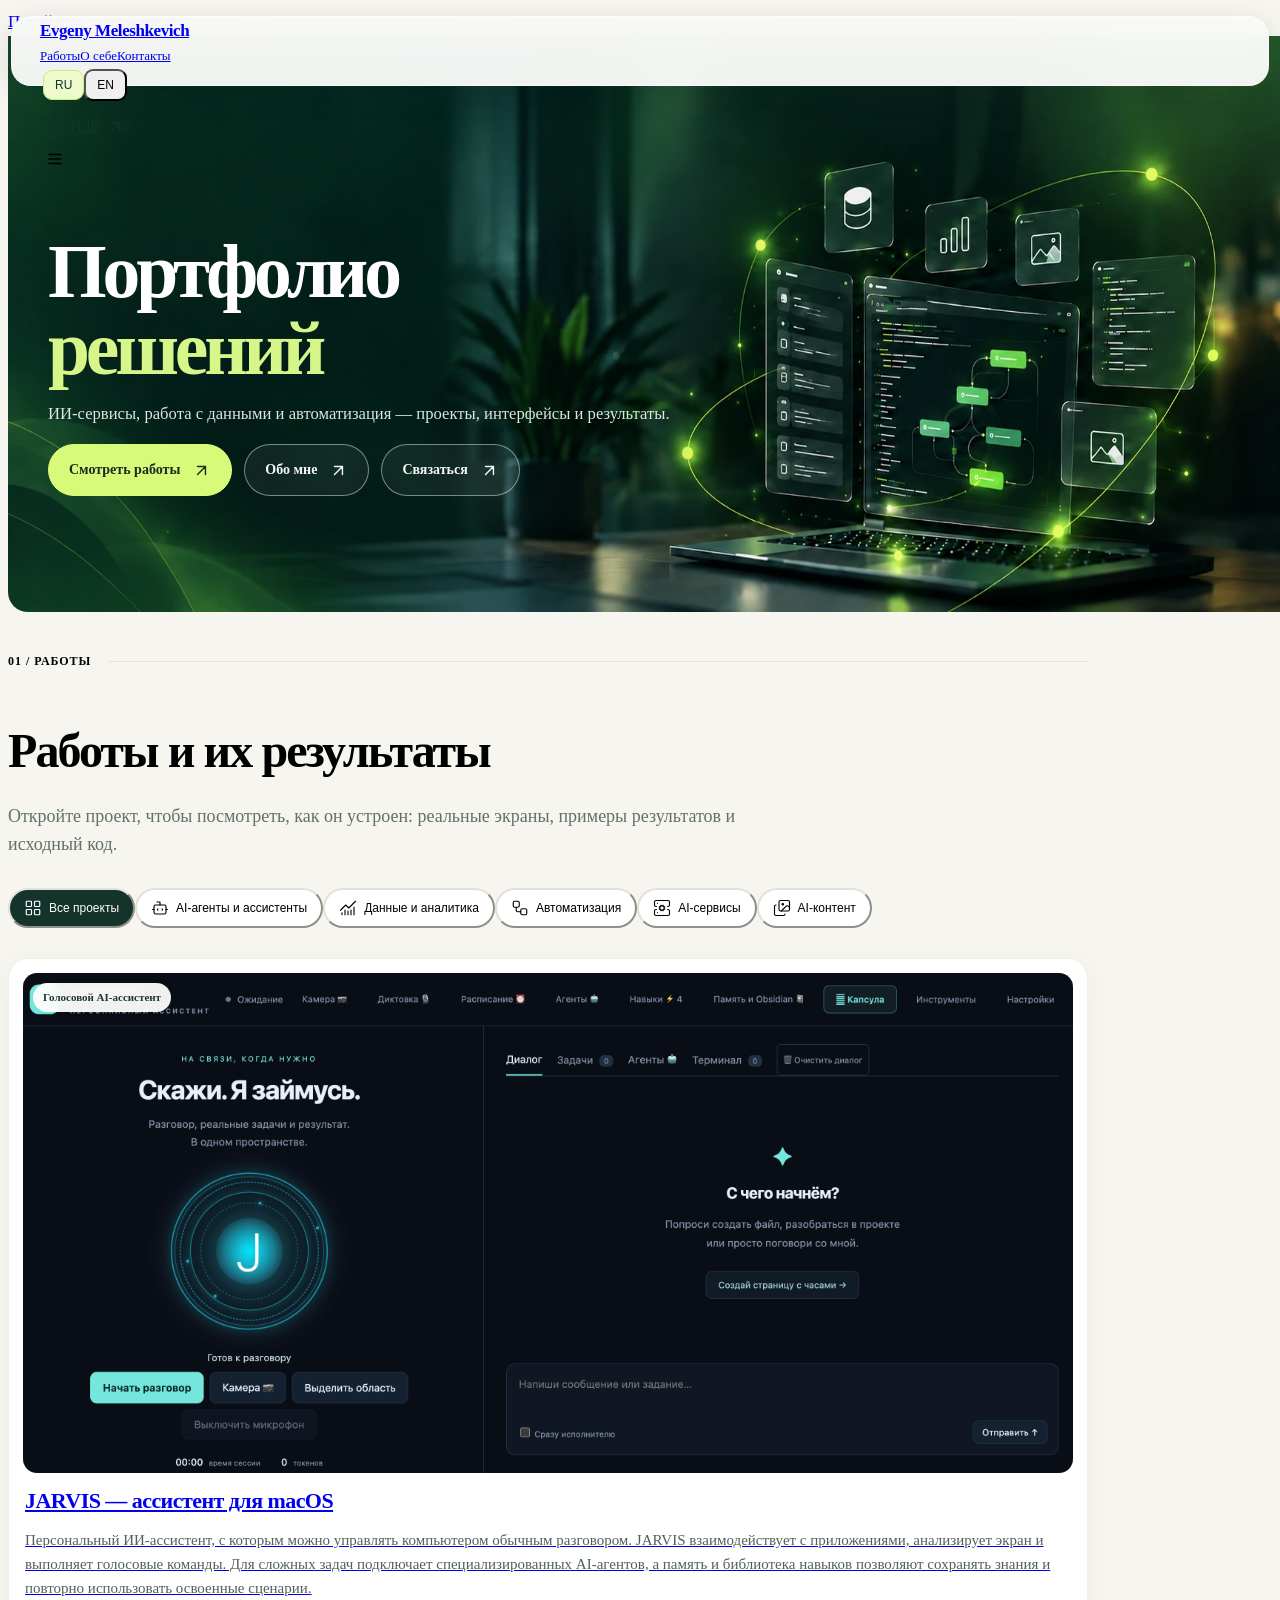
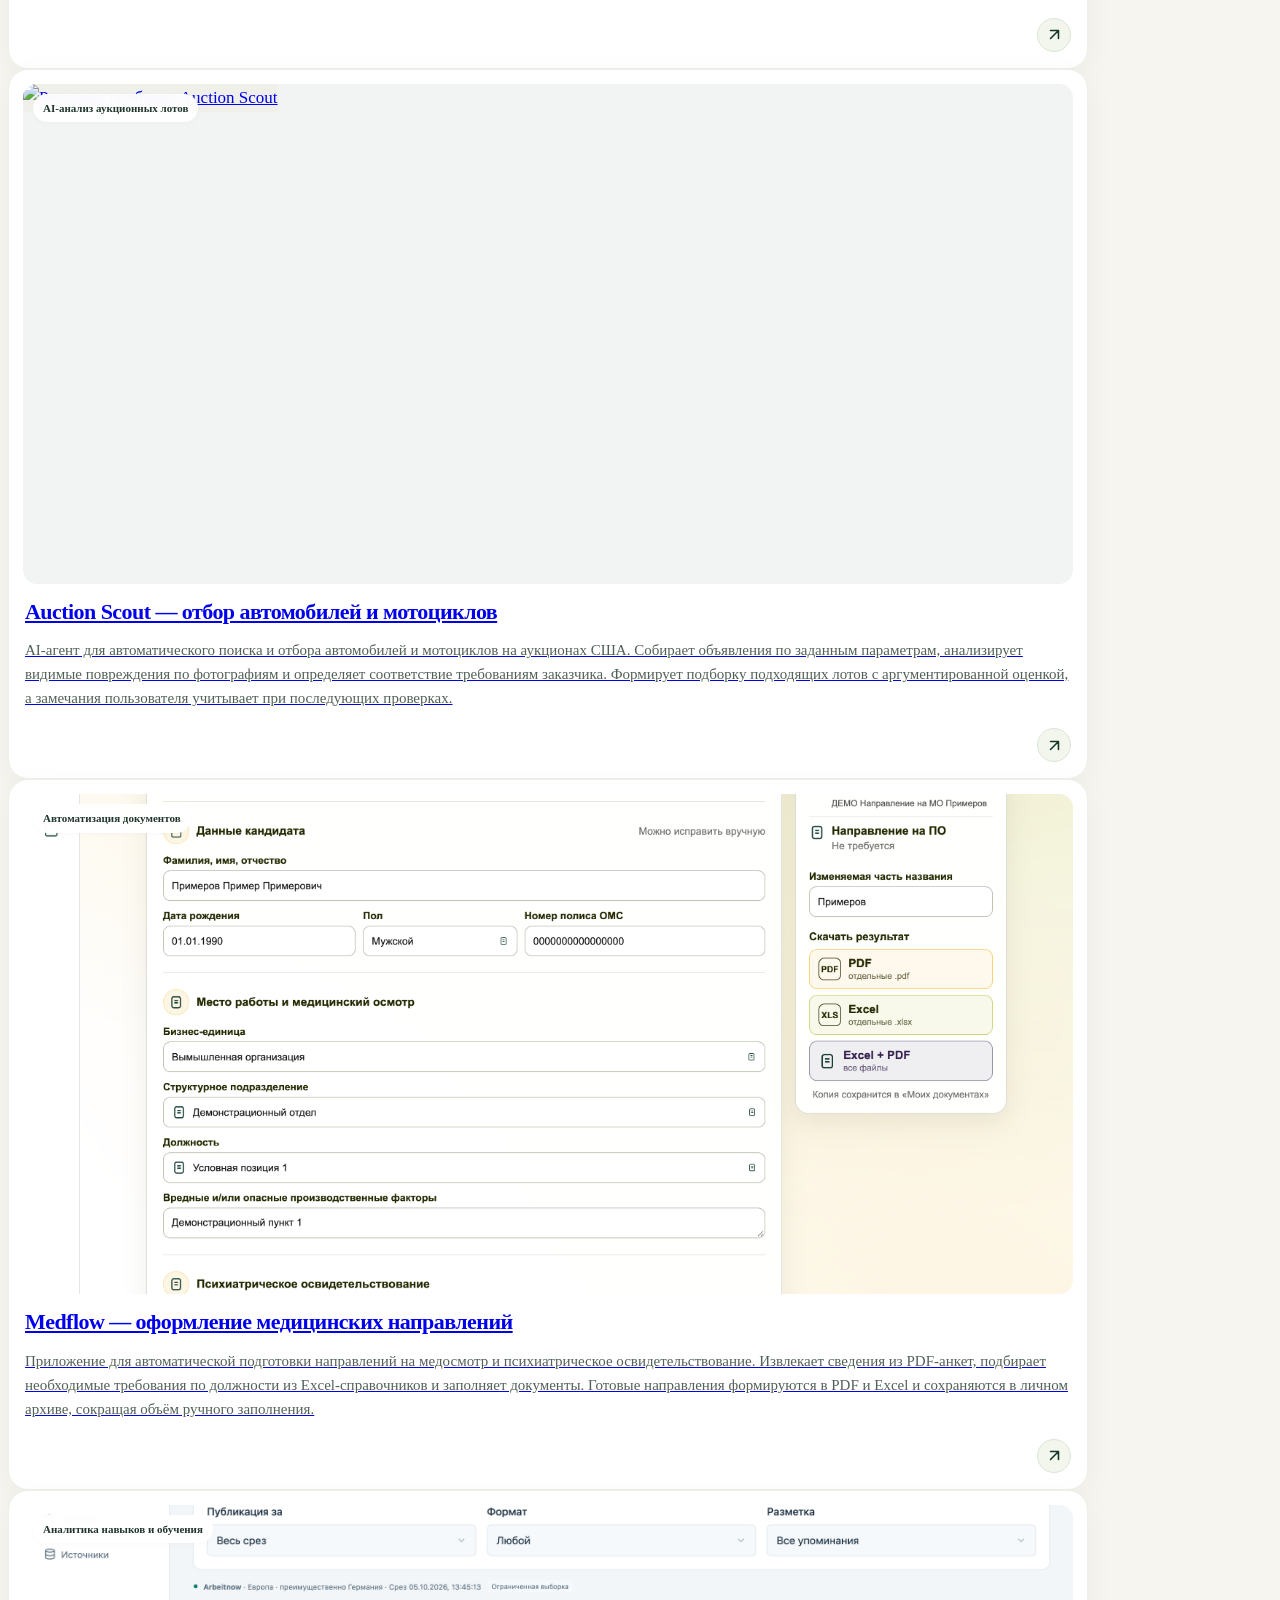
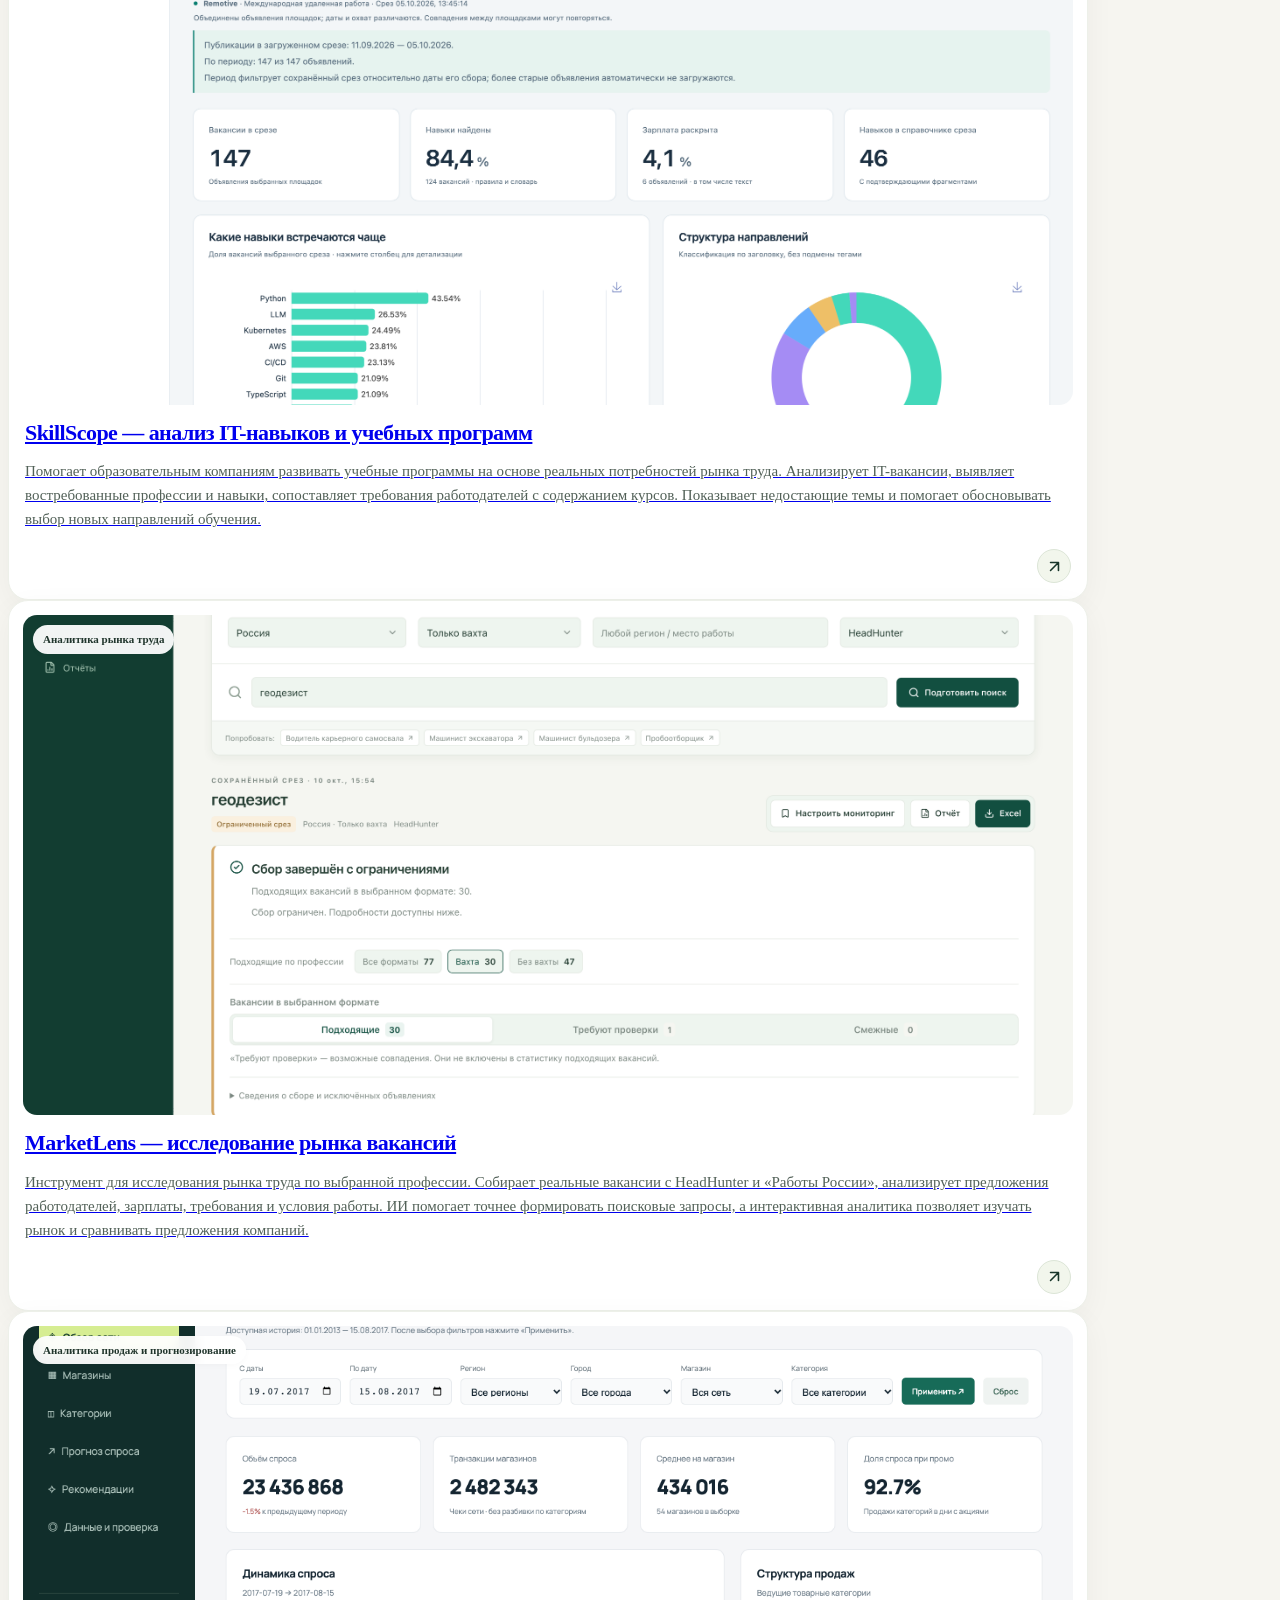
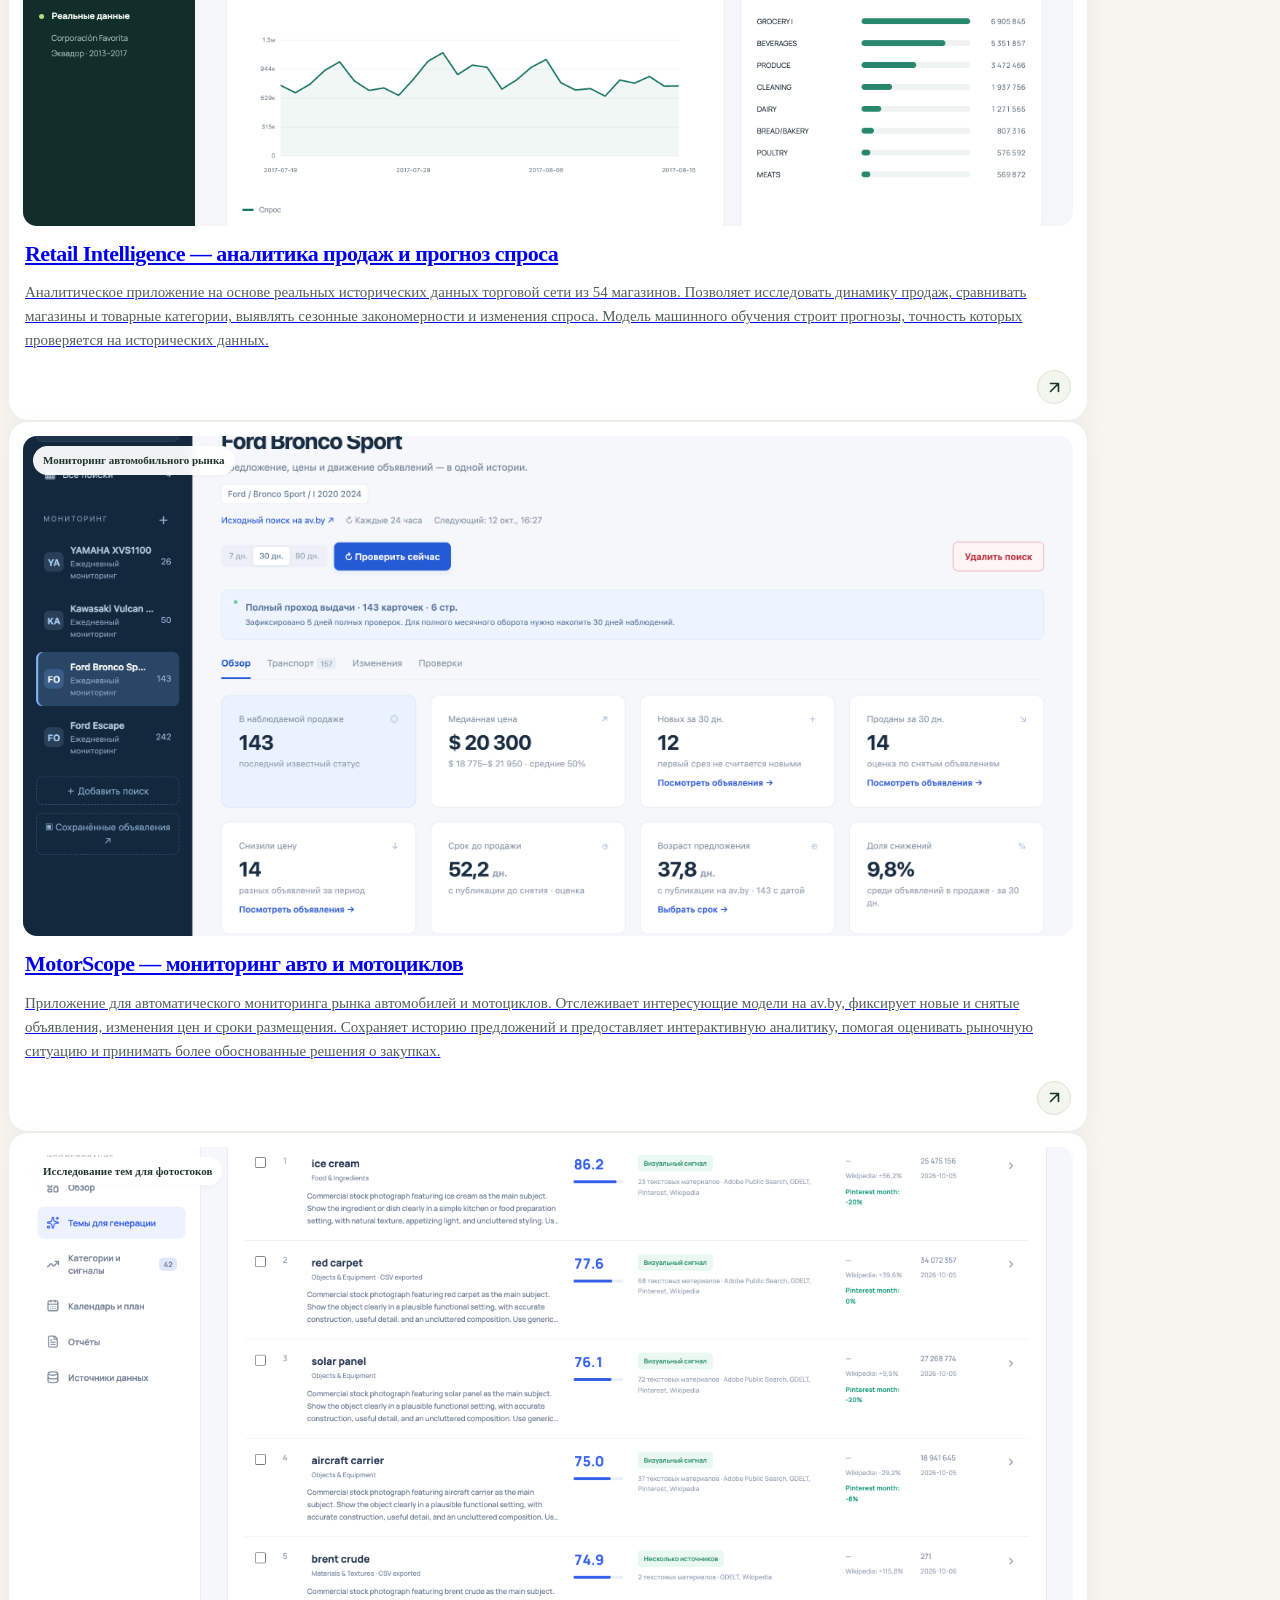
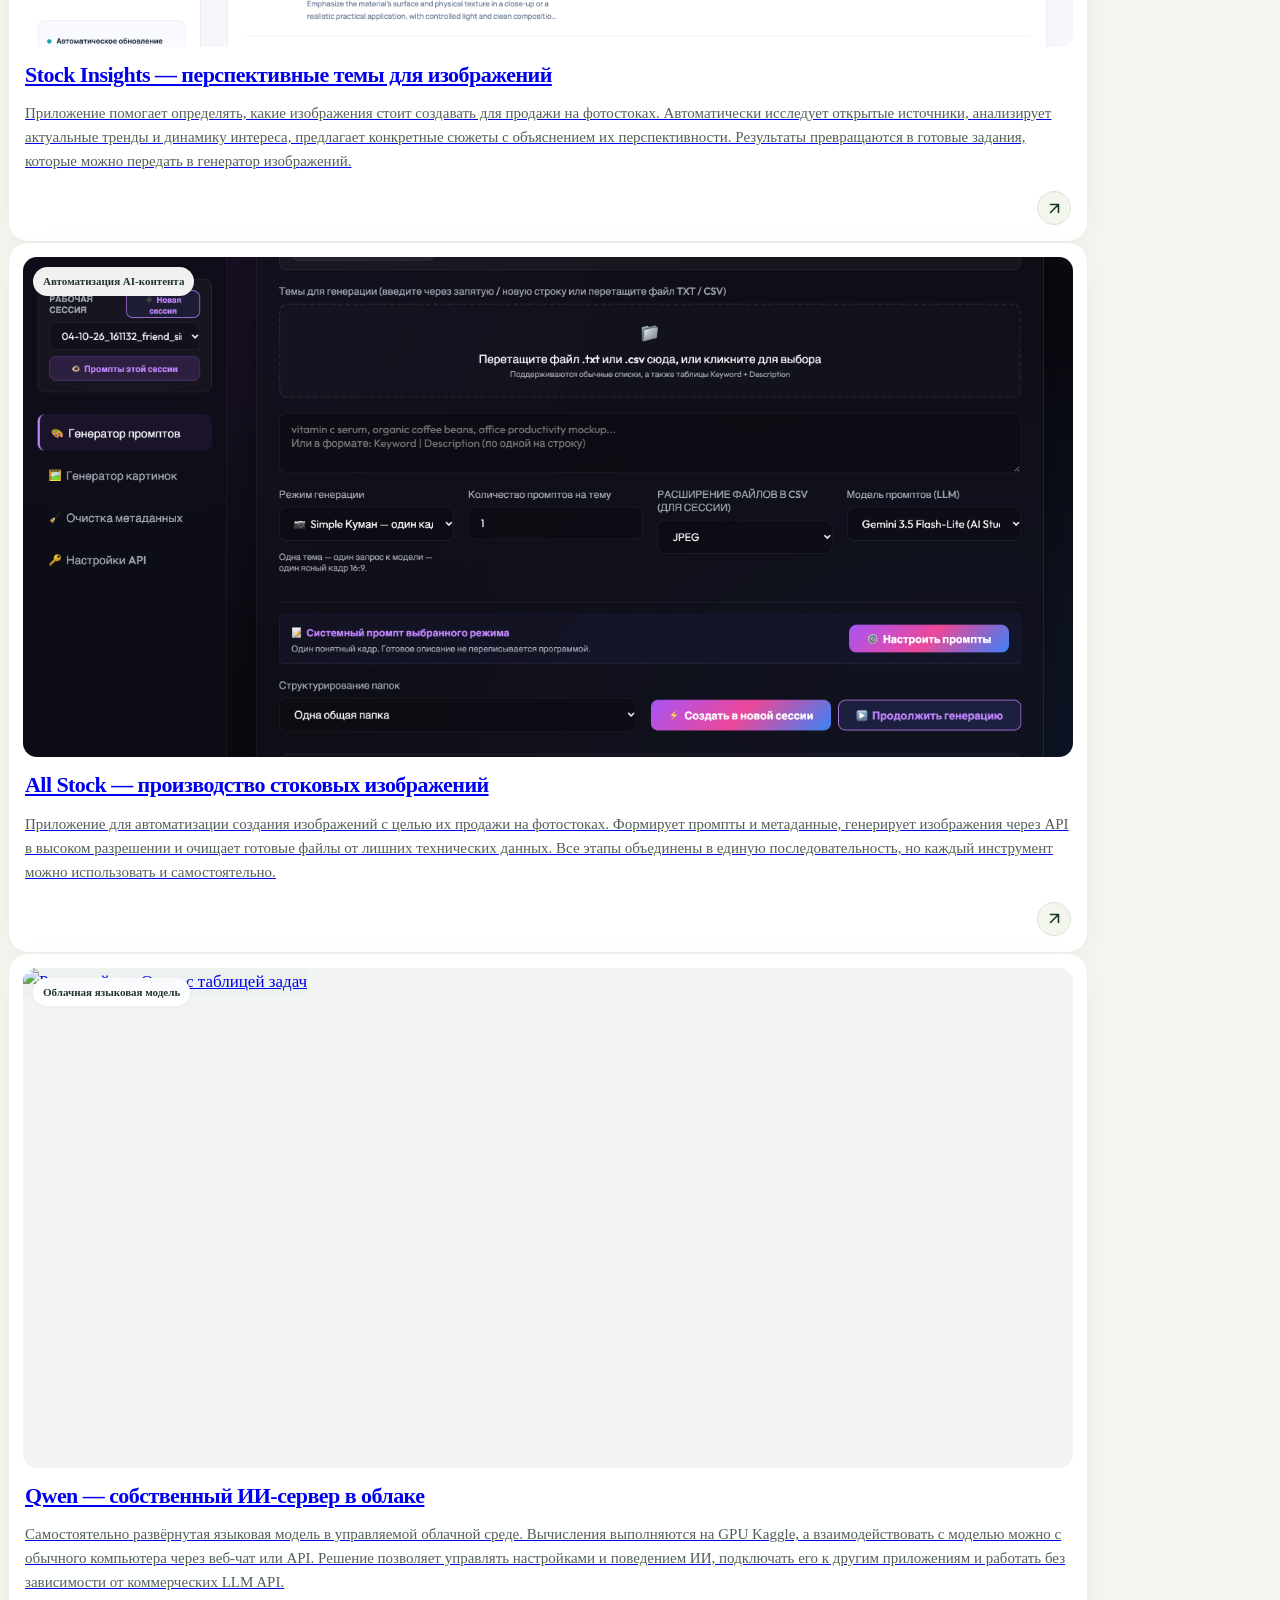
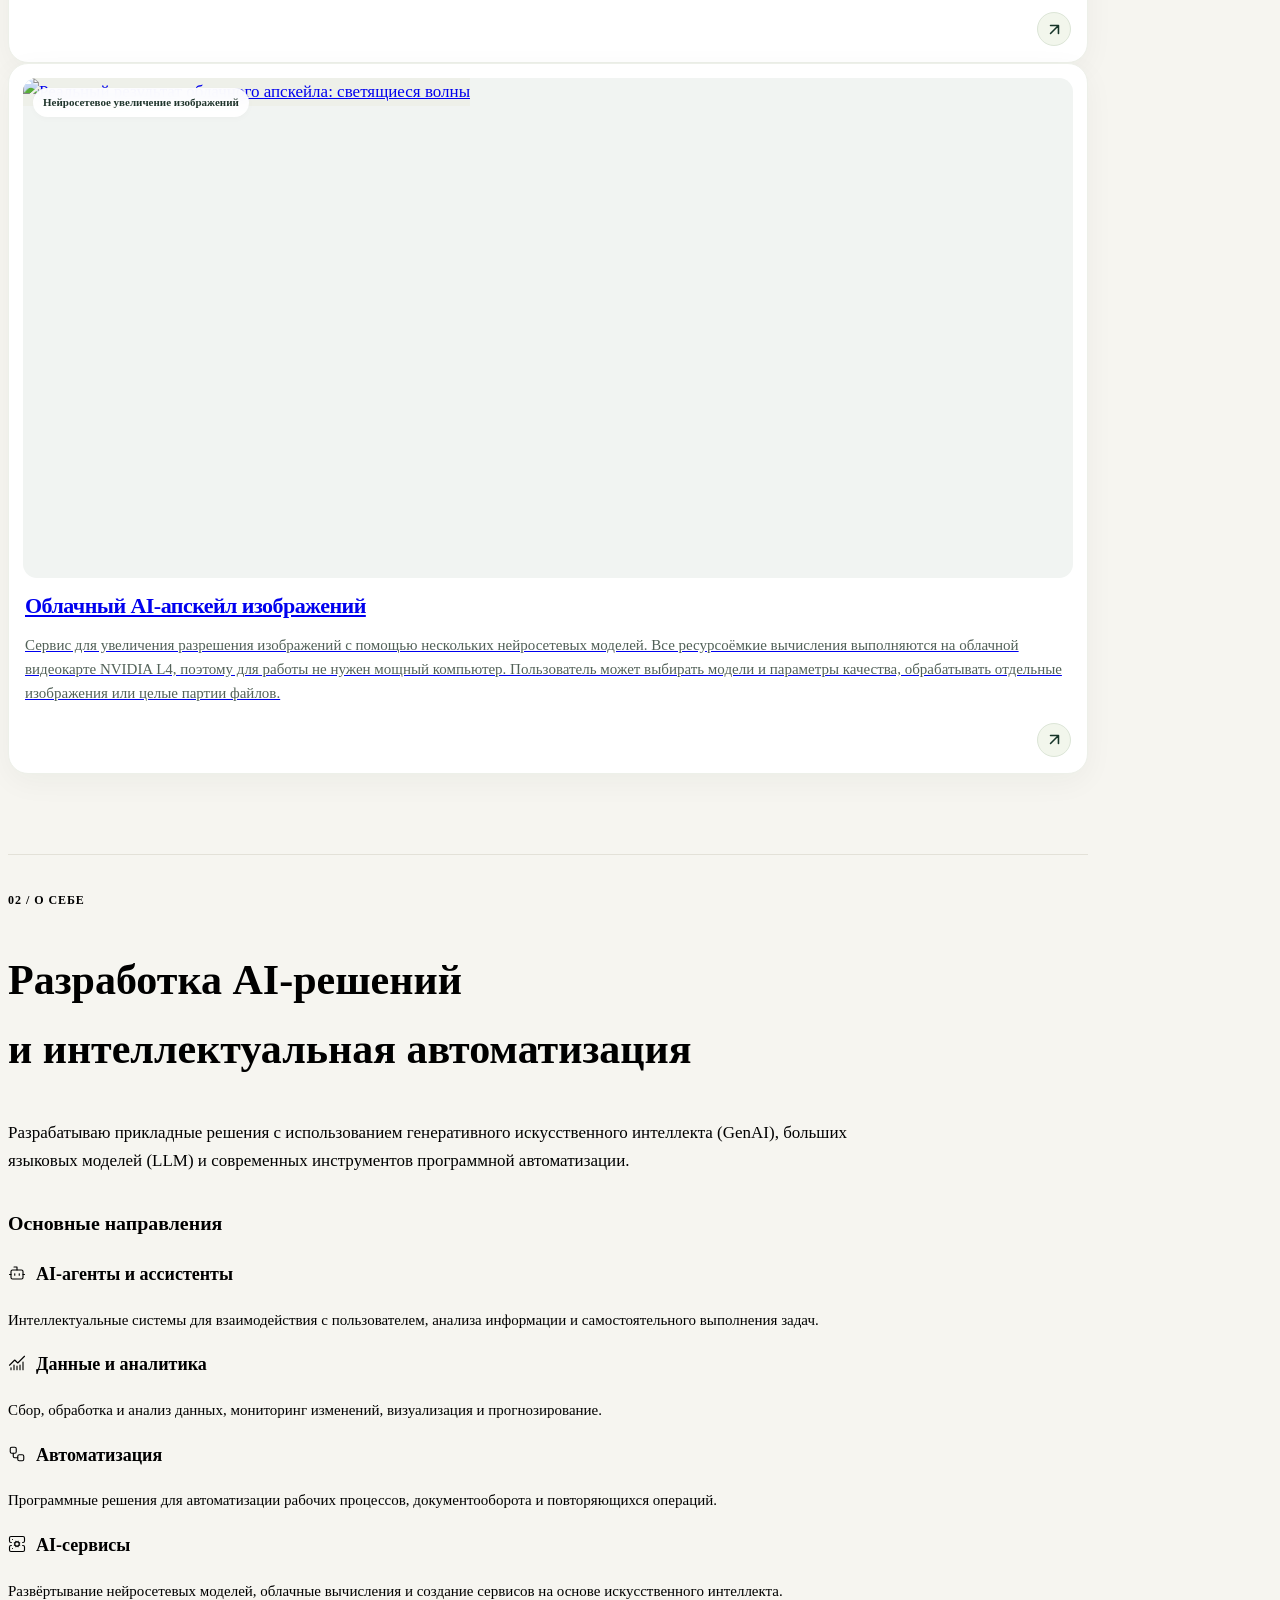
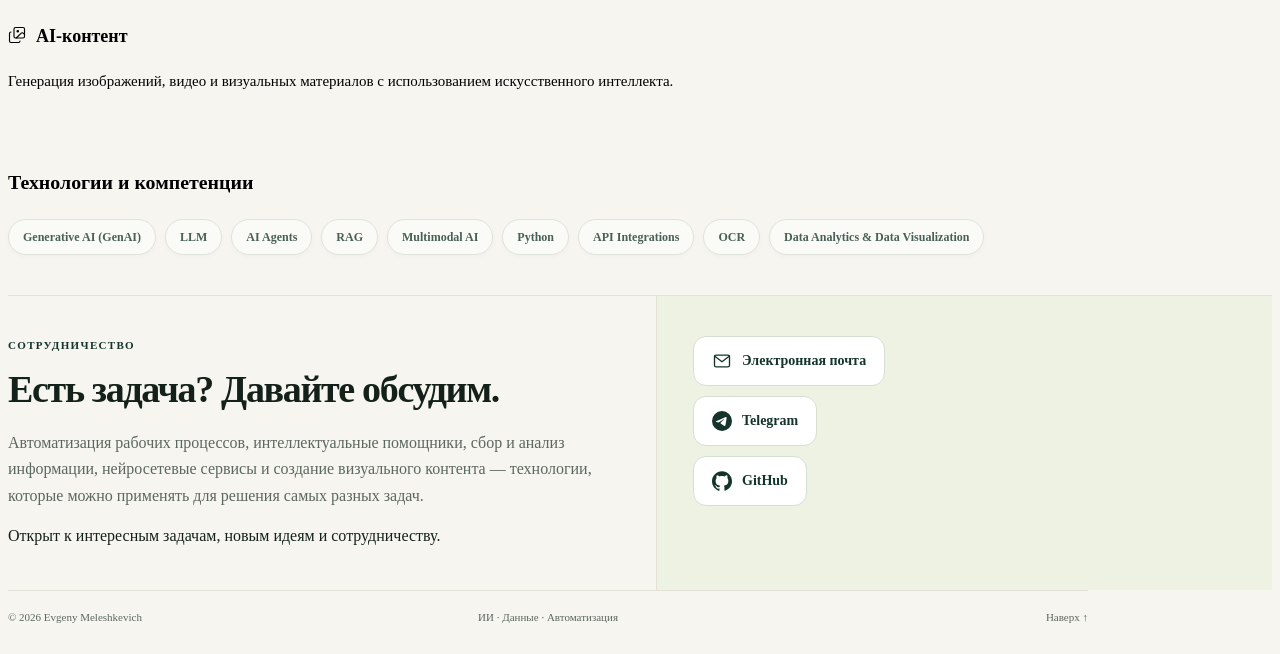
==== commit b29f48ad: "Place collaboration sentence after footer description" ====
--- a/index.html
+++ b/index.html
@@ -1,6 +1,6 @@
 <!DOCTYPE html>
 
-<html lang="ru"><head><meta charset="utf-8"/><meta content="width=device-width,initial-scale=1" name="viewport"/><meta content="#f6f5f0" name="theme-color"/><title>Evgeny Meleshkevich — AI, Data &amp; Automation</title><meta content="Евгений Мелешкевич. ИИ-инструменты, сбор данных, аналитика и автоматизация рабочих процессов." name="description"/><link href="https://evgeny-meleshkevich.github.io/" rel="canonical"/><link href="assets/favicon.svg" rel="icon" type="image/svg+xml"/><link href="style.css" rel="stylesheet"/><script defer="" src="projects.js?v=20261012-card-copy"></script><script defer="" src="app.js?v=20261012-footer"></script><link href="themes.css?v=20261010" rel="stylesheet"/><script src="themes.js?v=20261010-green"></script><link href="home-refresh.css?v=20261012-section-spacing" rel="stylesheet"/><script defer="" src="home-refresh.js?v=20261012-navigation"></script><link as="image" href="assets/hero-reference-clean.webp" rel="preload"/><link href="project-cards.css?v=20261012-card-copy" rel="stylesheet"/><link href="footer.css?v=20261012-split" rel="stylesheet"/></head>
+<html lang="ru"><head><meta charset="utf-8"/><meta content="width=device-width,initial-scale=1" name="viewport"/><meta content="#f6f5f0" name="theme-color"/><title>Evgeny Meleshkevich — AI, Data &amp; Automation</title><meta content="Евгений Мелешкевич. ИИ-инструменты, сбор данных, аналитика и автоматизация рабочих процессов." name="description"/><link href="https://evgeny-meleshkevich.github.io/" rel="canonical"/><link href="assets/favicon.svg" rel="icon" type="image/svg+xml"/><link href="style.css" rel="stylesheet"/><script defer="" src="projects.js?v=20261012-card-copy"></script><script defer="" src="app.js?v=20261012-footer"></script><link href="themes.css?v=20261010" rel="stylesheet"/><script src="themes.js?v=20261010-green"></script><link href="home-refresh.css?v=20261012-section-spacing" rel="stylesheet"/><script defer="" src="home-refresh.js?v=20261012-navigation"></script><link as="image" href="assets/hero-reference-clean.webp" rel="preload"/><link href="project-cards.css?v=20261012-card-copy" rel="stylesheet"/><link href="footer.css?v=20261012-paragraph" rel="stylesheet"/></head>
 <body><a class="skip" data-i18n="skip" href="#main">Перейти к содержимому</a>
 <header class="header"><a aria-label="Evgeny Meleshkevich" class="brand" href="#"><span class="brand-name">Evgeny Meleshkevich</span></a><nav aria-label="Главная навигация" id="navigation"><a data-i18n="navWork" href="#work">Работы</a><a data-i18n="navAbout" href="#about">О себе</a><a data-home-copy="contact" href="#contact">Контакты</a></nav><div class="header-actions"><div aria-label="Язык / Language" class="languages" role="group"><button aria-pressed="true" data-lang="ru" type="button">RU</button><span>/</span><button aria-pressed="false" data-lang="en" type="button">EN</button></div><a class="github-link" href="https://github.com/evgeny-meleshkevich" rel="noopener noreferrer" target="_blank">GitHub<svg aria-hidden="true" class="icon" viewbox="0 0 24 24"><path d="M7 17 17 7M7 7h10v10"></path></svg></a><button aria-controls="navigation" aria-expanded="false" aria-label="Открыть меню" class="menu-button" type="button"><svg aria-hidden="true" class="icon" viewbox="0 0 24 24"><path d="M4 6h16M4 12h16M4 18h16"></path></svg></button></div></header>
 <main id="main"><section class="hero wrap work-hero"><div class="hero-content"><h1 data-home-copy="heading">Портфолио<br/><span class="hero-title-accent">решений</span></h1><p class="intro" data-i18n="portfolioLead">ИИ-сервисы, работа с данными и автоматизация — проекты, интерфейсы и результаты.</p><div class="hero-links"><a class="hero-button hero-button-primary" href="#work"><span data-home-copy="work">Смотреть работы</span><svg aria-hidden="true" viewbox="0 0 24 24"><path d="M7 17 17 7M7 7h10v10"></path></svg></a><a class="hero-button hero-button-secondary" href="#about"><span data-home-copy="about">Обо мне</span><svg aria-hidden="true" viewbox="0 0 24 24"><path d="M7 17 17 7M7 7h10v10"></path></svg></a><a class="hero-button hero-button-secondary" href="#contact"><span data-home-copy="hero-contact">Связаться</span><svg aria-hidden="true" viewbox="0 0 24 24"><path d="M7 17 17 7M7 7h10v10"></path></svg></a></div></div><div aria-hidden="true" class="hero-orbits"><i></i><i></i><i></i></div></section>
@@ -8,5 +8,5 @@
 </div></section>
 <section class="section wrap about-section" id="about"><div class="section-heading"><div><p class="eyebrow" data-i18n="aboutLabel">02 / О СЕБЕ</p><h2 data-i18n="aboutTitle">Разработка AI-решений <br/>и интеллектуальная автоматизация</h2></div></div><p class="about-lead" data-i18n="aboutLead">Разрабатываю прикладные решения с использованием генеративного искусственного интеллекта (GenAI), больших языковых моделей (LLM) и современных инструментов программной автоматизации.</p><h3 class="about-subtitle" data-i18n="areasLabel">Основные направления</h3><div class="about-grid"><article><h3><svg aria-hidden="true" fill="none" stroke="currentColor" stroke-linecap="round" stroke-linejoin="round" stroke-width="1.5" viewbox="0 0 24 24"><path d="M12 8V4H8"></path><rect height="12" rx="2" width="16" x="4" y="8"></rect><path d="M2 14h2"></path><path d="M20 14h2"></path><path d="M15 13v2"></path><path d="M9 13v2"></path></svg><span>AI-агенты и ассистенты</span></h3><p>Интеллектуальные системы для взаимодействия с пользователем, анализа информации и самостоятельного выполнения задач.</p></article><article><h3><svg aria-hidden="true" fill="none" stroke="currentColor" stroke-linecap="round" stroke-linejoin="round" stroke-width="1.5" viewbox="0 0 24 24"><path d="M12 16v5"></path><path d="M16 14.639V21"></path><path d="M20 10.656V21"></path><path d="m22 3-8.646 8.646a.5.5 0 0 1-.708 0L9.354 8.354a.5.5 0 0 0-.707 0L2 15"></path><path d="M4 18.463V21"></path><path d="M8 14.656V21"></path></svg><span>Данные и аналитика</span></h3><p>Сбор, обработка и анализ данных, мониторинг изменений, визуализация и прогнозирование.</p></article><article><h3><svg aria-hidden="true" fill="none" stroke="currentColor" stroke-linecap="round" stroke-linejoin="round" stroke-width="1.5" viewbox="0 0 24 24"><rect height="8" rx="2" width="8" x="3" y="3"></rect><path d="M7 11v4a2 2 0 0 0 2 2h4"></path><rect height="8" rx="2" width="8" x="13" y="13"></rect></svg><span>Автоматизация</span></h3><p>Программные решения для автоматизации рабочих процессов, документооборота и повторяющихся операций.</p></article><article><h3><svg aria-hidden="true" fill="none" stroke="currentColor" stroke-linecap="round" stroke-linejoin="round" stroke-width="1.5" viewbox="0 0 24 24"><path d="m10.852 14.772-.383.923"></path><path d="M13.148 14.772a3 3 0 1 0-2.296-5.544l-.383-.923"></path><path d="m13.148 9.228.383-.923"></path><path d="m13.53 15.696-.382-.924a3 3 0 1 1-2.296-5.544"></path><path d="m14.772 10.852.923-.383"></path><path d="m14.772 13.148.923.383"></path><path d="M4.5 10H4a2 2 0 0 1-2-2V4a2 2 0 0 1 2-2h16a2 2 0 0 1 2 2v4a2 2 0 0 1-2 2h-.5"></path><path d="M4.5 14H4a2 2 0 0 0-2 2v4a2 2 0 0 0 2 2h16a2 2 0 0 0 2-2v-4a2 2 0 0 0-2-2h-.5"></path><path d="M6 18h.01"></path><path d="M6 6h.01"></path><path d="m9.228 10.852-.923-.383"></path><path d="m9.228 13.148-.923.383"></path></svg><span>AI-сервисы</span></h3><p>Развёртывание нейросетевых моделей, облачные вычисления и создание сервисов на основе искусственного интеллекта.</p></article><article><h3><svg aria-hidden="true" fill="none" stroke="currentColor" stroke-linecap="round" stroke-linejoin="round" stroke-width="1.5" viewbox="0 0 24 24"><path d="m22 11-1.296-1.296a2.4 2.4 0 0 0-3.408 0L11 16"></path><path d="M4 8a2 2 0 0 0-2 2v10a2 2 0 0 0 2 2h10a2 2 0 0 0 2-2"></path><circle cx="13" cy="7" fill="currentColor" r="1"></circle><rect height="14" rx="2" width="14" x="8" y="2"></rect></svg><span>AI-контент</span></h3><p>Генерация изображений, видео и визуальных материалов с использованием искусственного интеллекта.</p></article></div><div class="competencies"><h3 data-i18n="technologiesLabel">Технологии и компетенции</h3><div class="competency-tags"><span>Generative AI (GenAI)</span><span>LLM</span><span>AI Agents</span><span>RAG</span><span>Multimodal AI</span><span>Python</span><span>API Integrations</span><span>OCR</span><span>Data Analytics &amp; Data Visualization</span></div></div></section>
 </main>
-<footer aria-labelledby="contact-heading" class="site-footer" id="contact"><div class="wrap site-footer-inner"><div class="footer-stage"><div class="footer-intro"><p class="footer-eyebrow" data-i18n="contactEyebrow">СОТРУДНИЧЕСТВО</p><h2 data-i18n="contactTitle" id="contact-heading">Есть задача? Давайте обсудим.</h2><p class="footer-description" data-i18n="contactCopy">Автоматизация рабочих процессов, интеллектуальные помощники, сбор и анализ информации, нейросетевые сервисы и создание визуального контента — технологии, которые можно применять для решения самых разных задач.</p></div><div class="footer-contact-panel"><p class="footer-closing" data-i18n="contactClosing">Открыт к интересным задачам, новым идеям и сотрудничеству.</p><div class="contact-links"><a class="contact-link" href="mailto:evgeniy.meleshkevich@mail.ru"><svg aria-hidden="true" class="contact-service-icon" fill="none" stroke="currentColor" stroke-linecap="round" stroke-linejoin="round" stroke-width="1.6" viewbox="0 0 24 24"><rect height="14" rx="2" width="18" x="3" y="5"></rect><path d="m3 6 9 7 9-7"></path></svg><span data-i18n="contactEmail">Электронная почта</span></a><a class="contact-link" href="https://t.me/evgeny_builds_ai" rel="noopener noreferrer" target="_blank"><svg aria-hidden="true" class="contact-service-icon" fill="currentColor" viewbox="0 0 24 24"><path d="M11.944 0A12 12 0 0 0 0 12a12 12 0 0 0 12 12 12 12 0 0 0 12-12A12 12 0 0 0 12 0a12 12 0 0 0-.056 0zm4.962 7.224c.1-.002.321.023.465.14a.506.506 0 0 1 .171.325c.016.093.036.306.02.472-.18 1.898-.962 6.502-1.36 8.627-.168.9-.499 1.201-.82 1.23-.696.065-1.225-.46-1.9-.902-1.056-.693-1.653-1.124-2.678-1.8-1.185-.78-.417-1.21.258-1.91.177-.184 3.247-2.977 3.307-3.23.007-.032.014-.15-.056-.212s-.174-.041-.249-.024c-.106.024-1.793 1.14-5.061 3.345-.48.33-.913.49-1.302.48-.428-.008-1.252-.241-1.865-.44-.752-.245-1.349-.374-1.297-.789.027-.216.325-.437.893-.663 3.498-1.524 5.83-2.529 6.998-3.014 3.332-1.386 4.025-1.627 4.476-1.635z"></path></svg><span>Telegram</span></a><a class="contact-link" href="https://github.com/evgeny-meleshkevich" rel="noopener noreferrer" target="_blank"><svg aria-hidden="true" class="contact-service-icon" fill="currentColor" viewbox="0 0 24 24"><path d="M12 .297c-6.63 0-12 5.373-12 12 0 5.303 3.438 9.8 8.205 11.385.6.113.82-.258.82-.577 0-.285-.01-1.04-.015-2.04-3.338.724-4.042-1.61-4.042-1.61C4.422 18.07 3.633 17.7 3.633 17.7c-1.087-.744.084-.729.084-.729 1.205.084 1.838 1.236 1.838 1.236 1.07 1.835 2.809 1.305 3.495.998.108-.776.417-1.305.76-1.605-2.665-.3-5.466-1.332-5.466-5.93 0-1.31.465-2.38 1.235-3.22-.135-.303-.54-1.523.105-3.176 0 0 1.005-.322 3.3 1.23.96-.267 1.98-.399 3-.405 1.02.006 2.04.138 3 .405 2.28-1.552 3.285-1.23 3.285-1.23.645 1.653.24 2.873.12 3.176.765.84 1.23 1.91 1.23 3.22 0 4.61-2.805 5.625-5.475 5.92.42.36.81 1.096.81 2.22 0 1.606-.015 2.896-.015 3.286 0 .315.21.69.825.57C20.565 22.092 24 17.592 24 12.297c0-6.627-5.373-12-12-12"></path></svg><span>GitHub</span></a></div></div></div><div class="footer-bottom"><span>© 2026 Evgeny Meleshkevich</span><span data-i18n="footerLabel">ИИ · Данные · Автоматизация</span><a data-i18n="backTop" href="#">Наверх ↑</a></div></div></footer>
+<footer aria-labelledby="contact-heading" class="site-footer" id="contact"><div class="wrap site-footer-inner"><div class="footer-stage"><div class="footer-intro"><p class="footer-eyebrow" data-i18n="contactEyebrow">СОТРУДНИЧЕСТВО</p><h2 data-i18n="contactTitle" id="contact-heading">Есть задача? Давайте обсудим.</h2><p class="footer-description" data-i18n="contactCopy">Автоматизация рабочих процессов, интеллектуальные помощники, сбор и анализ информации, нейросетевые сервисы и создание визуального контента — технологии, которые можно применять для решения самых разных задач.</p><p class="footer-closing" data-i18n="contactClosing">Открыт к интересным задачам, новым идеям и сотрудничеству.</p></div><div class="footer-contact-panel"><div class="contact-links"><a class="contact-link" href="mailto:evgeniy.meleshkevich@mail.ru"><svg aria-hidden="true" class="contact-service-icon" fill="none" stroke="currentColor" stroke-linecap="round" stroke-linejoin="round" stroke-width="1.6" viewbox="0 0 24 24"><rect height="14" rx="2" width="18" x="3" y="5"></rect><path d="m3 6 9 7 9-7"></path></svg><span data-i18n="contactEmail">Электронная почта</span></a><a class="contact-link" href="https://t.me/evgeny_builds_ai" rel="noopener noreferrer" target="_blank"><svg aria-hidden="true" class="contact-service-icon" fill="currentColor" viewbox="0 0 24 24"><path d="M11.944 0A12 12 0 0 0 0 12a12 12 0 0 0 12 12 12 12 0 0 0 12-12A12 12 0 0 0 12 0a12 12 0 0 0-.056 0zm4.962 7.224c.1-.002.321.023.465.14a.506.506 0 0 1 .171.325c.016.093.036.306.02.472-.18 1.898-.962 6.502-1.36 8.627-.168.9-.499 1.201-.82 1.23-.696.065-1.225-.46-1.9-.902-1.056-.693-1.653-1.124-2.678-1.8-1.185-.78-.417-1.21.258-1.91.177-.184 3.247-2.977 3.307-3.23.007-.032.014-.15-.056-.212s-.174-.041-.249-.024c-.106.024-1.793 1.14-5.061 3.345-.48.33-.913.49-1.302.48-.428-.008-1.252-.241-1.865-.44-.752-.245-1.349-.374-1.297-.789.027-.216.325-.437.893-.663 3.498-1.524 5.83-2.529 6.998-3.014 3.332-1.386 4.025-1.627 4.476-1.635z"></path></svg><span>Telegram</span></a><a class="contact-link" href="https://github.com/evgeny-meleshkevich" rel="noopener noreferrer" target="_blank"><svg aria-hidden="true" class="contact-service-icon" fill="currentColor" viewbox="0 0 24 24"><path d="M12 .297c-6.63 0-12 5.373-12 12 0 5.303 3.438 9.8 8.205 11.385.6.113.82-.258.82-.577 0-.285-.01-1.04-.015-2.04-3.338.724-4.042-1.61-4.042-1.61C4.422 18.07 3.633 17.7 3.633 17.7c-1.087-.744.084-.729.084-.729 1.205.084 1.838 1.236 1.838 1.236 1.07 1.835 2.809 1.305 3.495.998.108-.776.417-1.305.76-1.605-2.665-.3-5.466-1.332-5.466-5.93 0-1.31.465-2.38 1.235-3.22-.135-.303-.54-1.523.105-3.176 0 0 1.005-.322 3.3 1.23.96-.267 1.98-.399 3-.405 1.02.006 2.04.138 3 .405 2.28-1.552 3.285-1.23 3.285-1.23.645 1.653.24 2.873.12 3.176.765.84 1.23 1.91 1.23 3.22 0 4.61-2.805 5.625-5.475 5.92.42.36.81 1.096.81 2.22 0 1.606-.015 2.896-.015 3.286 0 .315.21.69.825.57C20.565 22.092 24 17.592 24 12.297c0-6.627-5.373-12-12-12"></path></svg><span>GitHub</span></a></div></div></div><div class="footer-bottom"><span>© 2026 Evgeny Meleshkevich</span><span data-i18n="footerLabel">ИИ · Данные · Автоматизация</span><a data-i18n="backTop" href="#">Наверх ↑</a></div></div></footer>
 <dialog aria-labelledby="dialog-title" id="format-dialog"><div class="dialog-header"><span class="eyebrow" data-i18n="dialogLabel">СТРУКТУРА БУДУЩЕГО КЕЙСА</span><button aria-label="Закрыть" id="close-dialog" type="button">✕</button></div><h2 id="dialog-title"></h2><p id="dialog-description"></p><ol id="dialog-steps"></ol><p class="dialog-footnote" data-i18n="dialogFootnote">Это пример структуры. Здесь нет вымышленных клиентов, показателей или результатов.</p></dialog><noscript><p class="wrap">JavaScript is required for category filters and language switching. / Для фильтров и переключения языка нужен JavaScript.</p></noscript></body></html>
--- a/footer.css
+++ b/footer.css
@@ -8,8 +8,8 @@
 .footer-description{max-width:590px;font-size:16px;line-height:1.65;margin:0;color:var(--muted)}
 .footer-contact-panel{position:relative;isolation:isolate;padding:40px 0 36px 36px;border-left:1px solid var(--line);background:#edf2e2;min-width:0}
 .footer-contact-panel::after{content:"";position:absolute;z-index:-1;left:100%;top:0;bottom:0;width:max(0px,calc((100vw - 100%)/2));background:#edf2e2}
-.footer-closing{font-size:16px;line-height:1.65;margin:0;max-width:340px;color:var(--ink)}
-.contact-links{display:flex;flex-direction:column;align-items:flex-start;gap:10px;margin-top:22px}
+.footer-closing{font-size:16px;line-height:1.65;margin:14px 0 0;max-width:590px;color:var(--ink)}
+.contact-links{display:flex;flex-direction:column;align-items:flex-start;gap:10px;margin-top:0}
 .contact-link{display:inline-flex;align-items:center;justify-content:center;gap:10px;min-height:48px;padding:0 18px;border-radius:13px;border:1px solid #d7dfd2;background:#fff;color:var(--green);font-size:14px;font-weight:600;line-height:1.3;text-decoration:none;transition:background-color 200ms ease,border-color 200ms ease}
 .contact-service-icon{width:20px;height:20px;flex-shrink:0;display:block}
 .contact-link:hover{background:#edf5df;border-color:#9eaf87}
@@ -20,6 +20,6 @@
 .footer-bottom a{justify-self:end;color:inherit;text-decoration:none;border-radius:3px;transition:color 200ms ease}
 .footer-bottom a:hover{color:var(--green)}
 @media(max-width:1023px){.footer-stage{grid-template-columns:55fr 45fr}.footer-intro{padding-right:26px}.footer-contact-panel{padding-left:26px}}
-@media(max-width:767px){.footer-stage{grid-template-columns:1fr}.footer-intro{padding:30px 0 26px}.site-footer h2{font-size:28px;margin-bottom:16px}.footer-description,.footer-closing{font-size:15px;line-height:1.65}.footer-contact-panel{padding:24px 0;border-left:0;border-top:1px solid var(--line)}.footer-contact-panel::after{left:-100vw;width:300vw}.footer-closing{max-width:100%}.contact-links{margin-top:18px}.contact-link{padding:0 15px;font-size:13px}.footer-bottom{grid-template-columns:1fr auto;gap:10px;padding-top:16px}.footer-bottom>span:nth-child(2){grid-column:1;grid-row:2}.footer-bottom a{grid-column:2;grid-row:1 / span 2}}
+@media(max-width:767px){.footer-stage{grid-template-columns:1fr}.footer-intro{padding:30px 0 26px}.site-footer h2{font-size:28px;margin-bottom:16px}.footer-description,.footer-closing{font-size:15px;line-height:1.65}.footer-contact-panel{padding:24px 0;border-left:0;border-top:1px solid var(--line)}.footer-contact-panel::after{left:-100vw;width:300vw}.footer-closing{max-width:100%}.contact-links{margin-top:0}.contact-link{padding:0 15px;font-size:13px}.footer-bottom{grid-template-columns:1fr auto;gap:10px;padding-top:16px}.footer-bottom>span:nth-child(2){grid-column:1;grid-row:2}.footer-bottom a{grid-column:2;grid-row:1 / span 2}}
 @media(max-width:360px){.site-footer h2{font-size:26px}.contact-link{padding:0 13px}}
 @media(prefers-reduced-motion:reduce){.contact-link,.footer-bottom a{transition:none}}
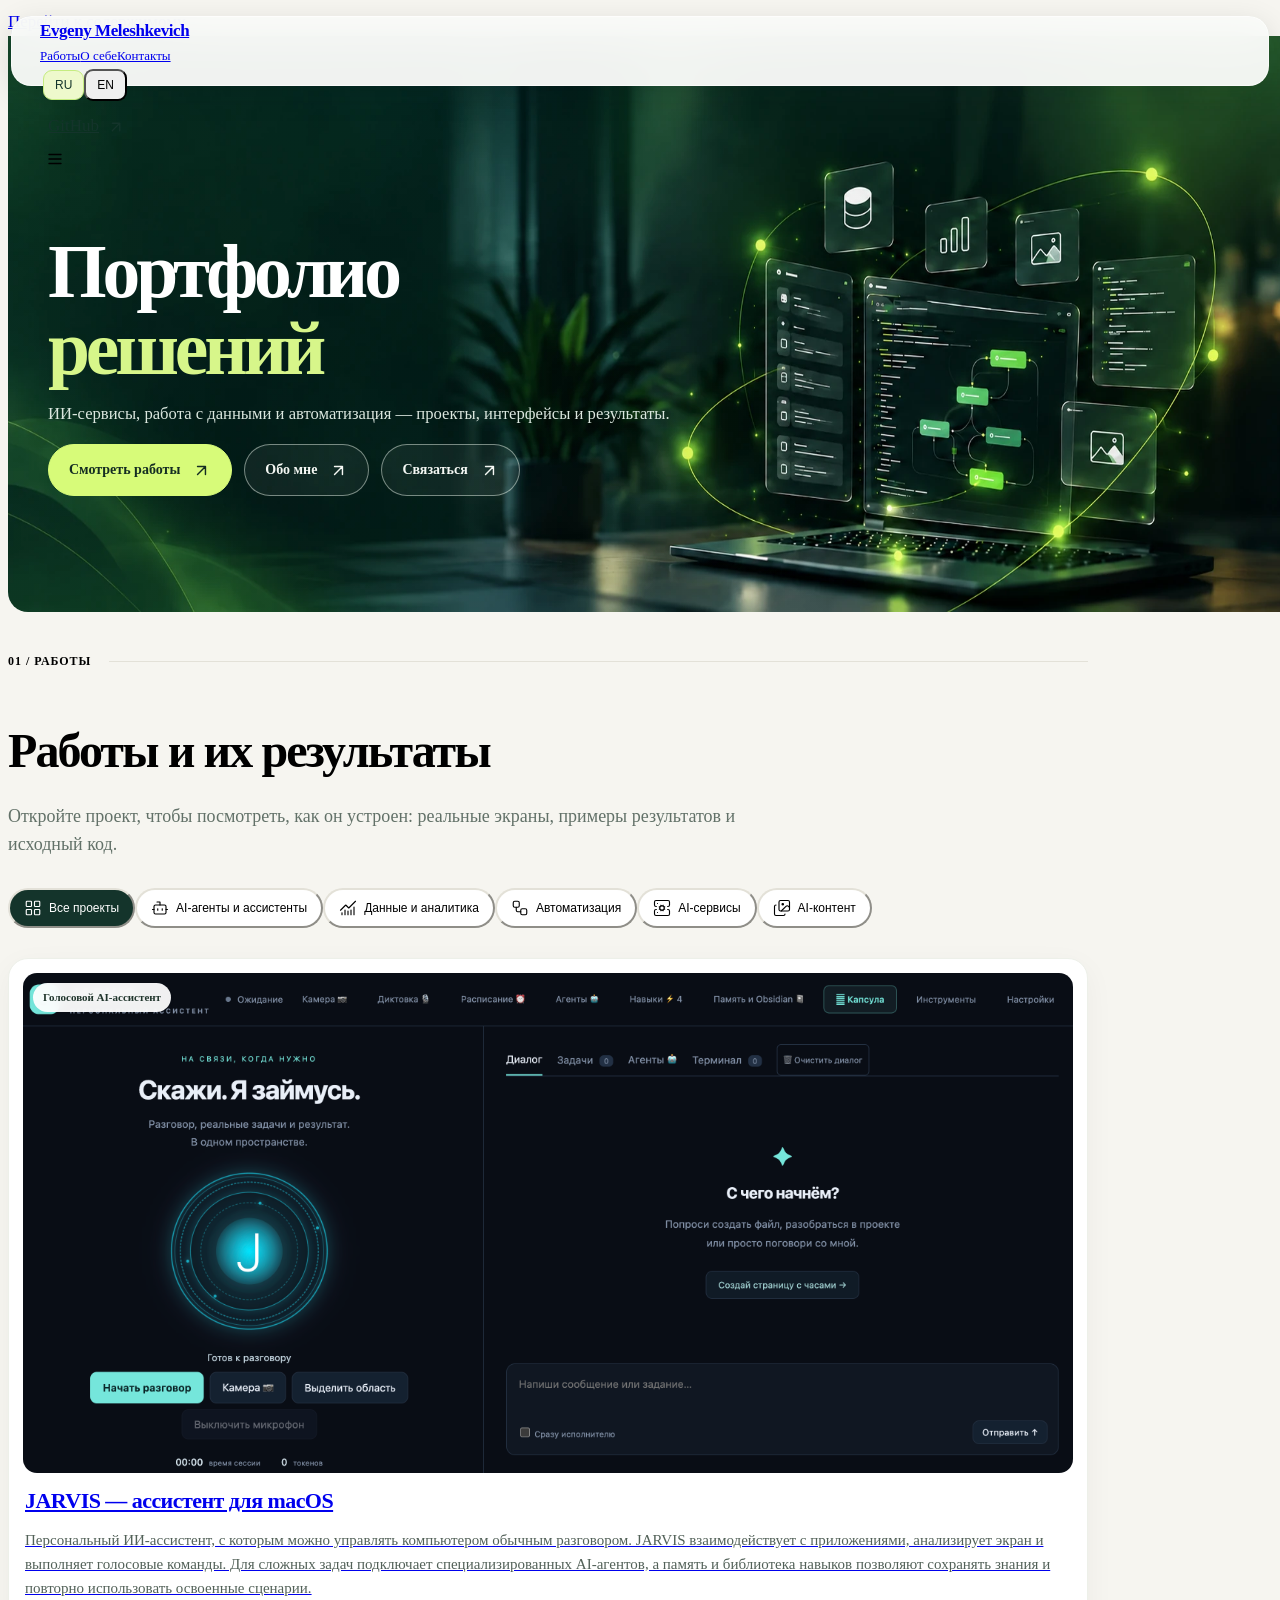
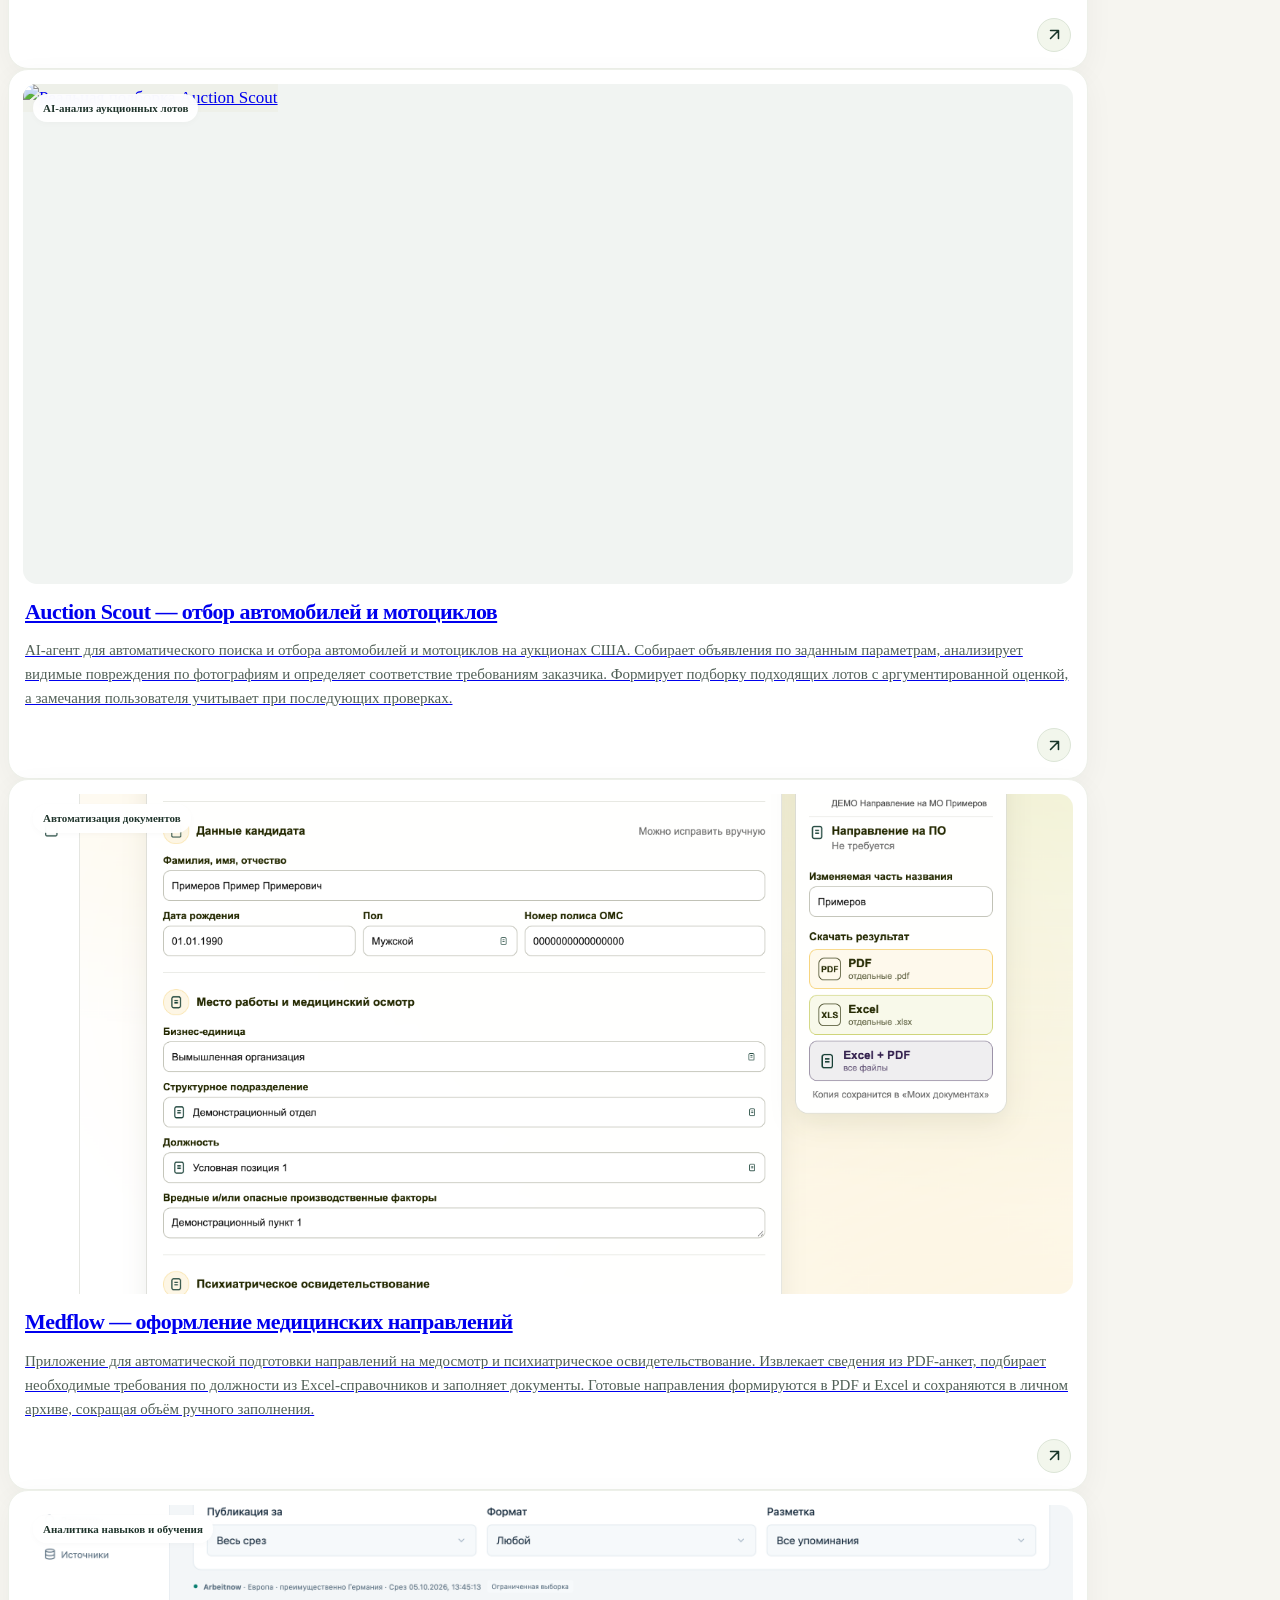
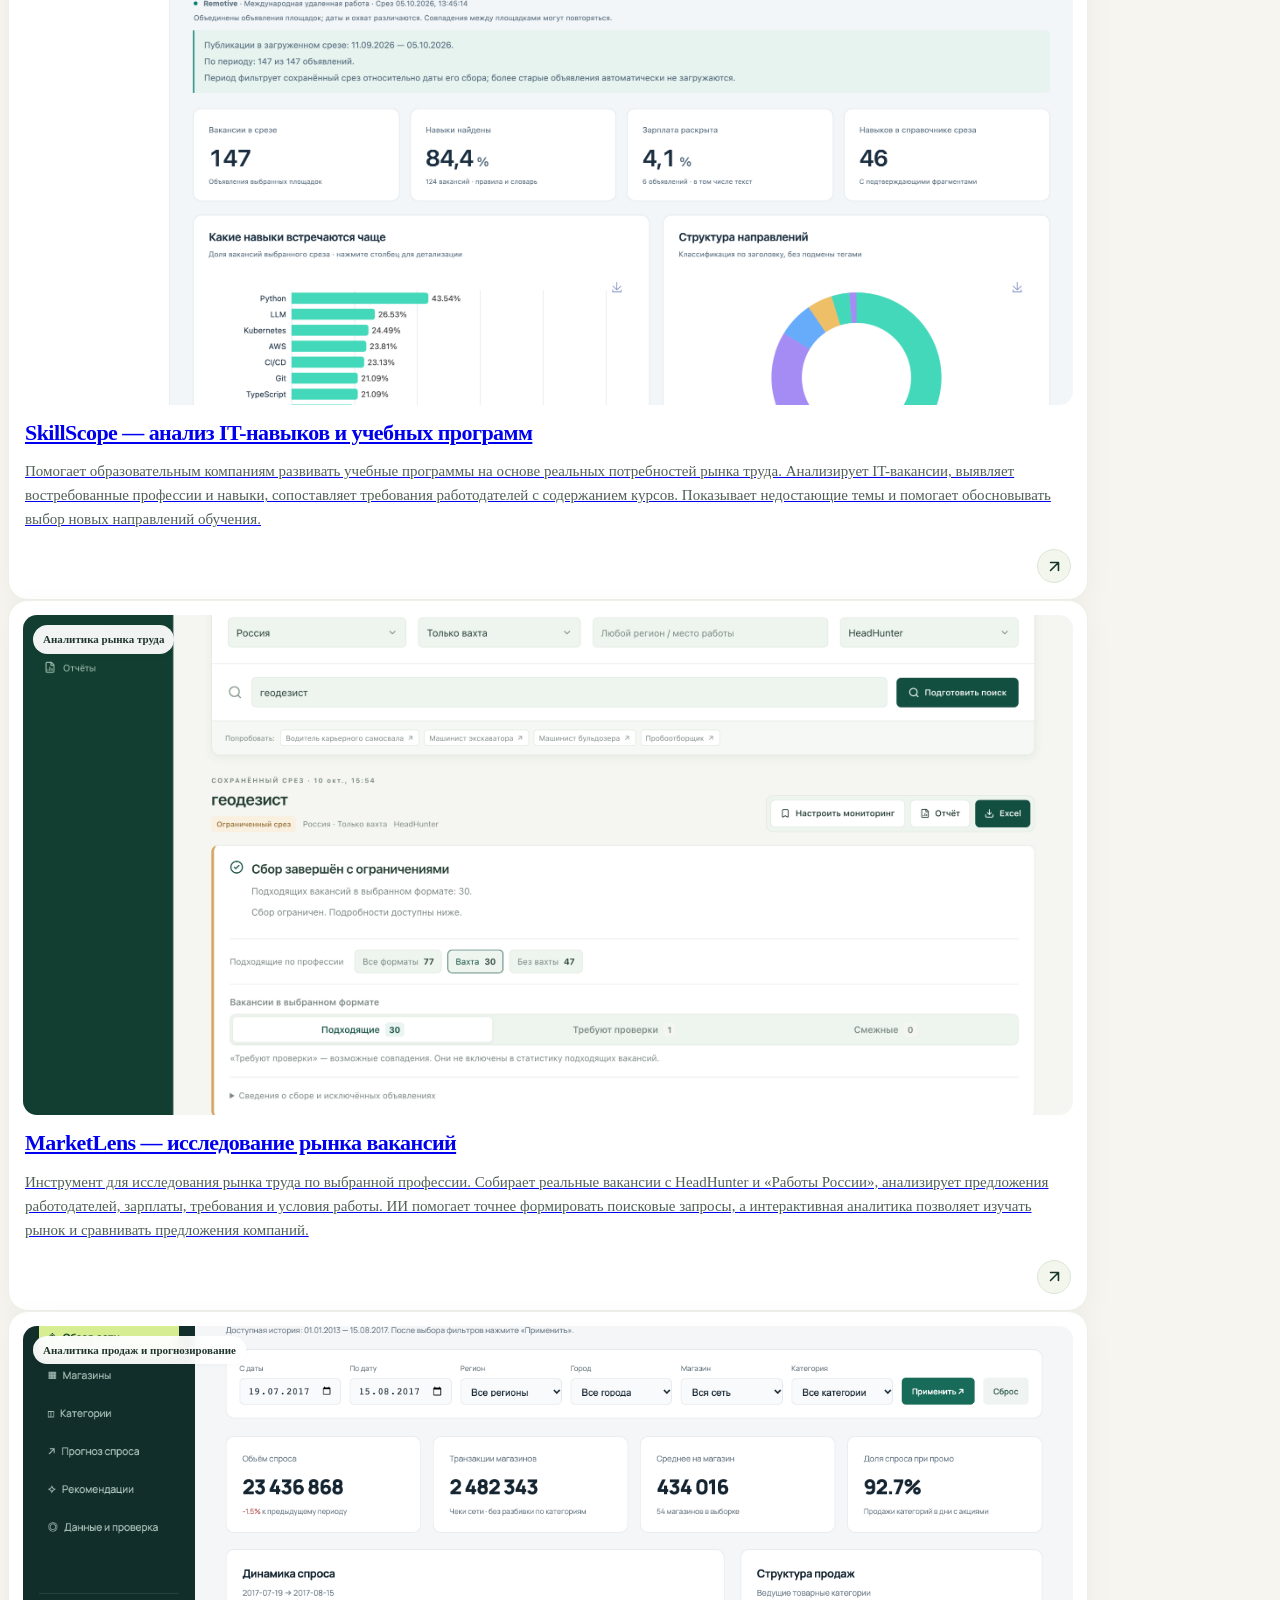
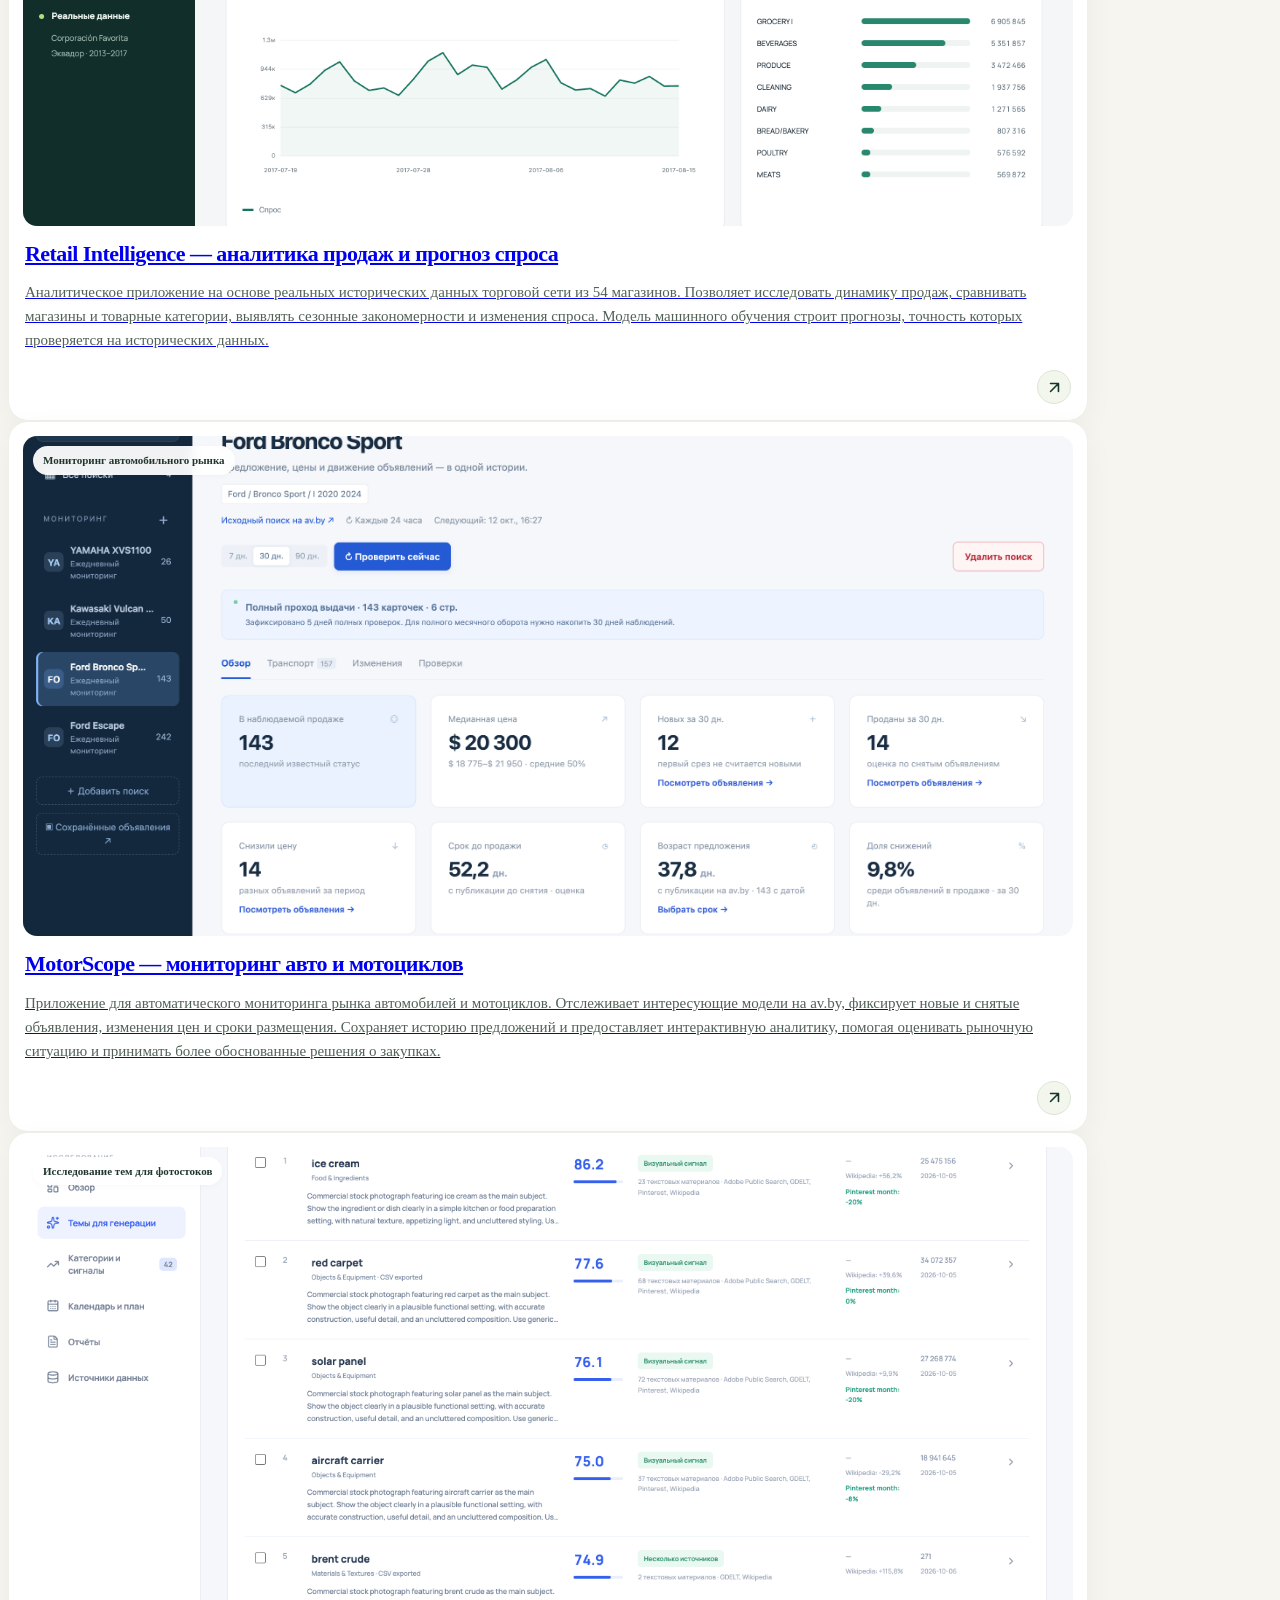
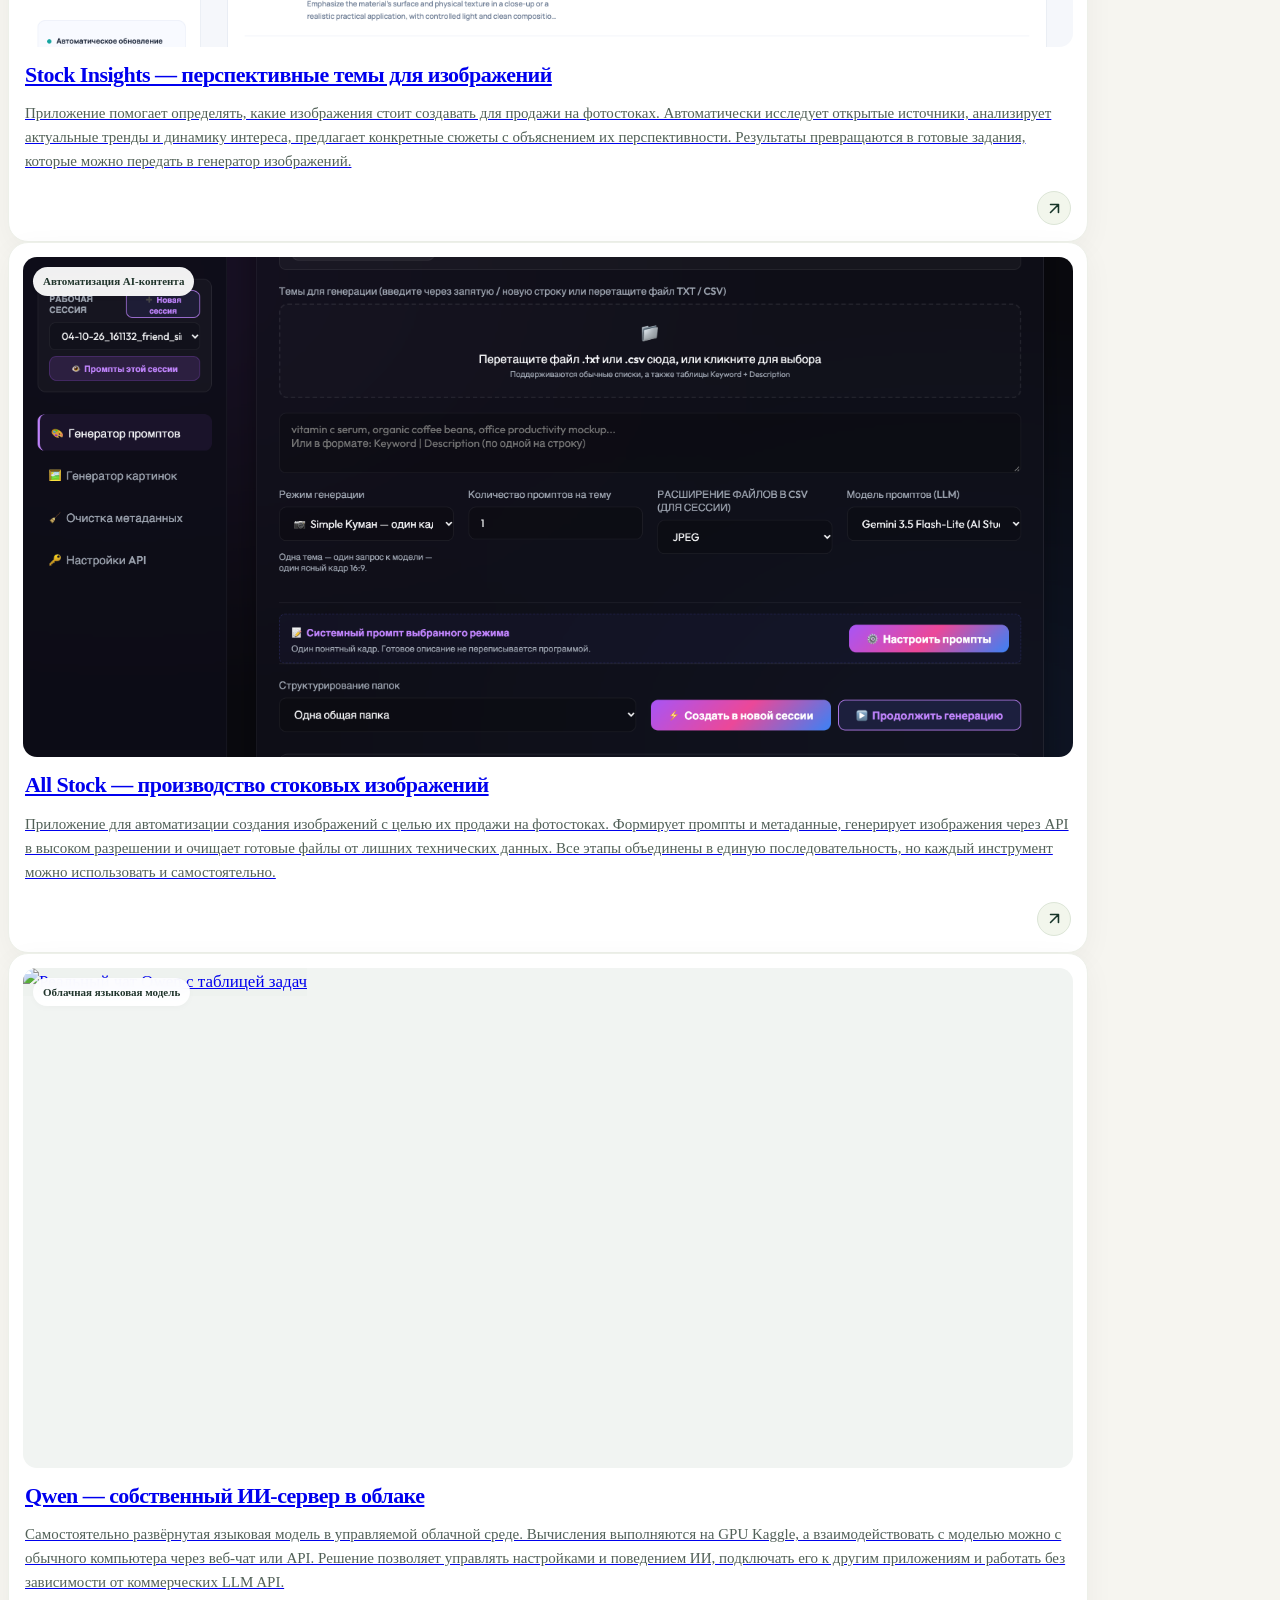
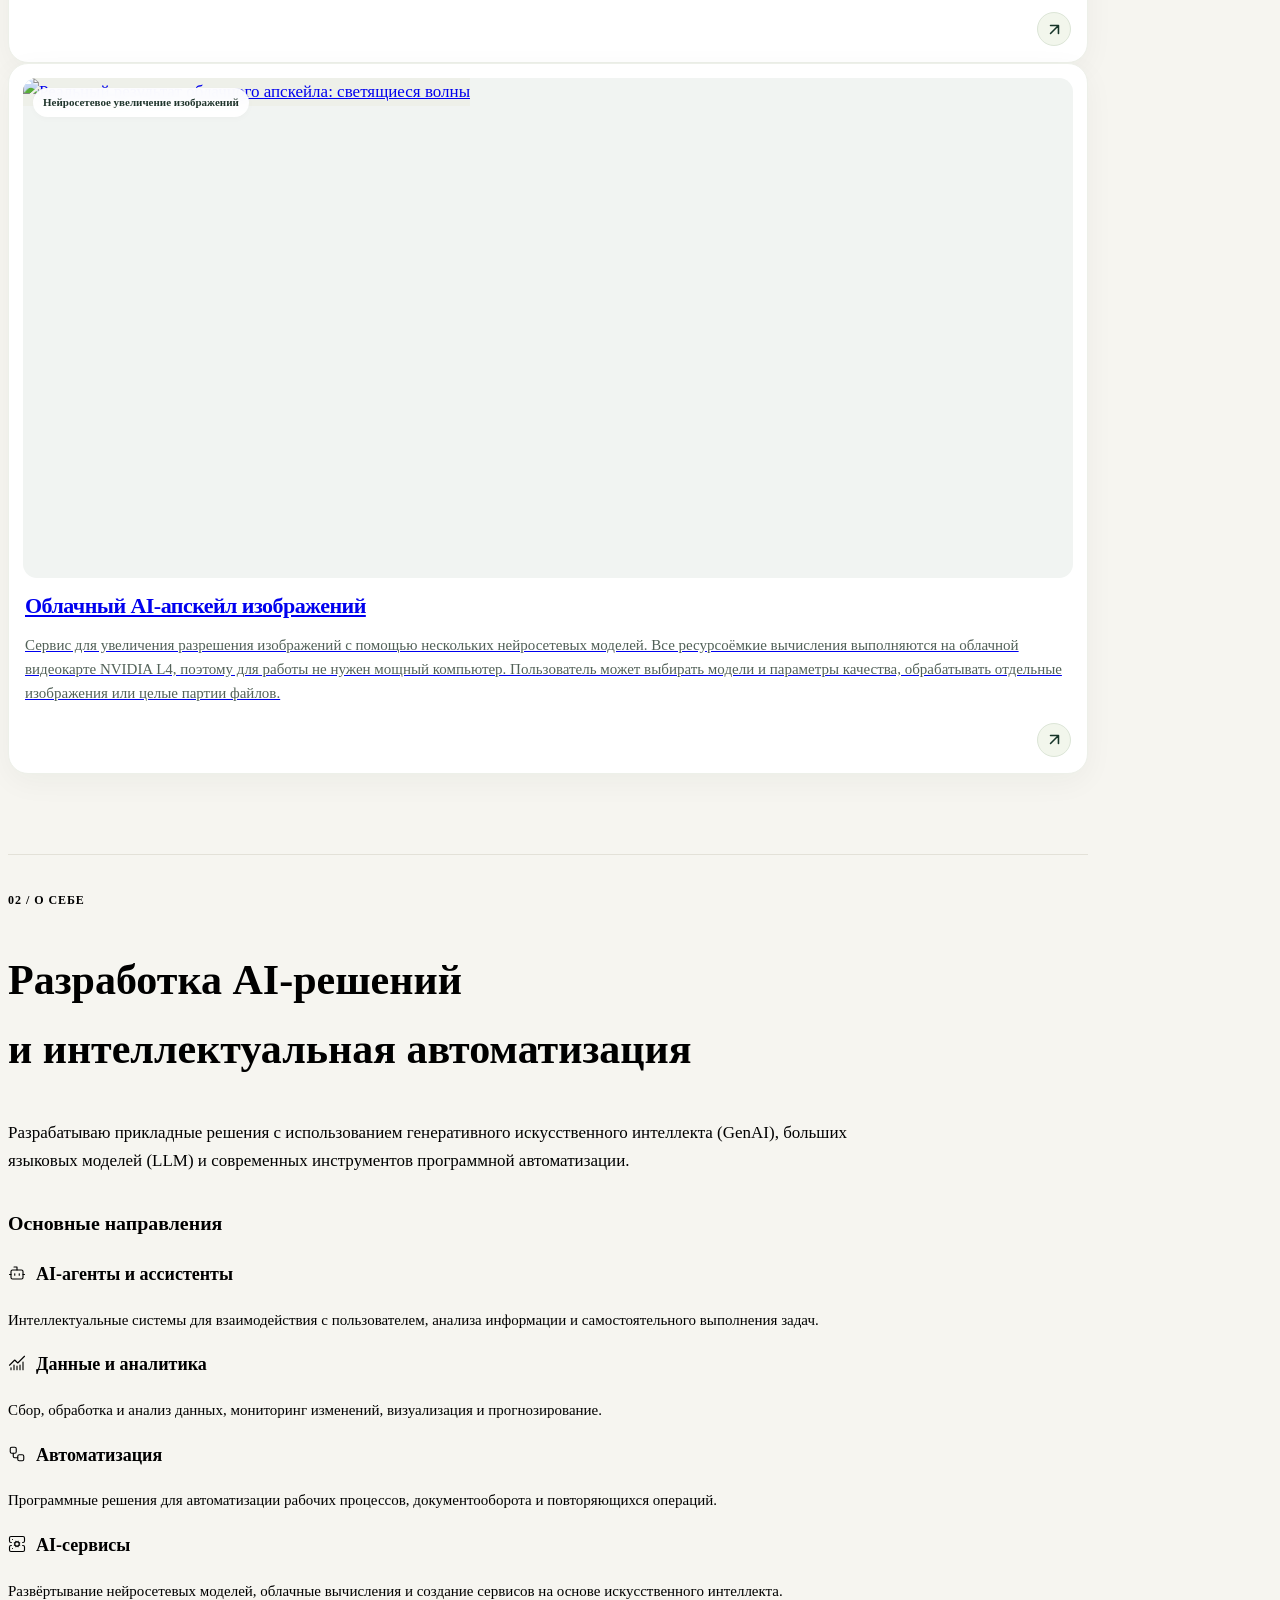
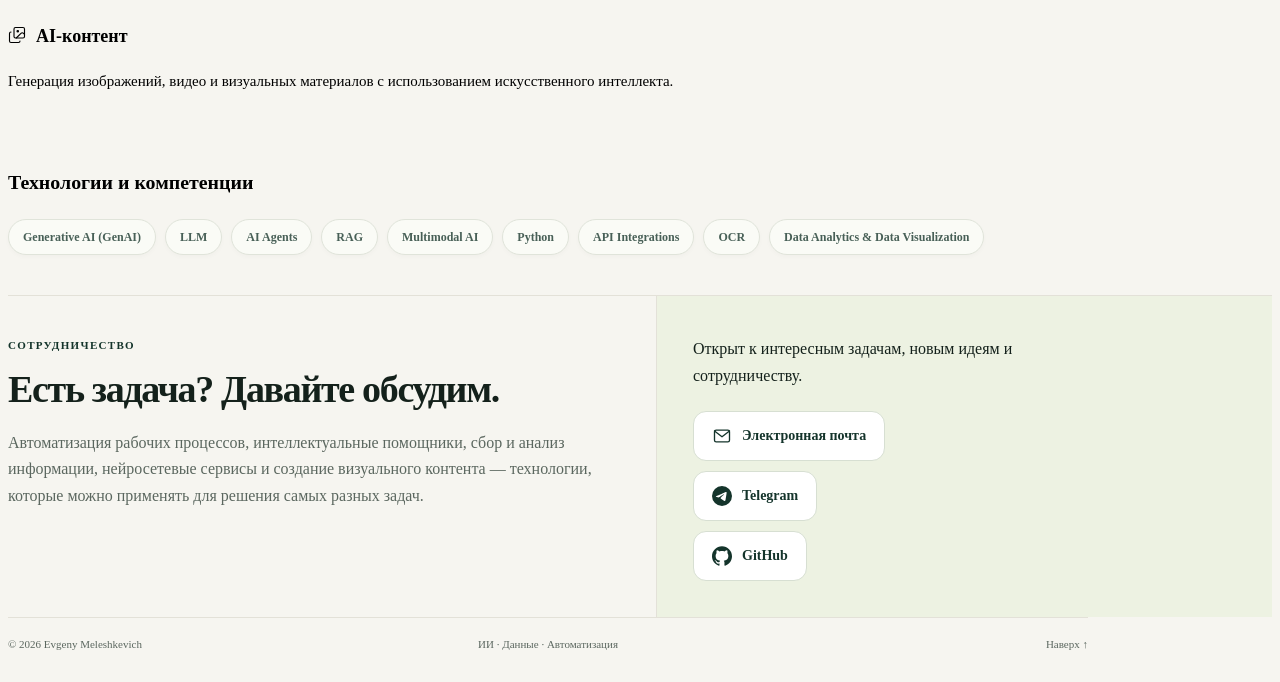
==== commit 79cdee76: "Revert "Place collaboration sentence after footer description" This reverts commit b29f48ad58bfc25fa" ====
--- a/index.html
+++ b/index.html
@@ -1,6 +1,6 @@
 <!DOCTYPE html>
 
-<html lang="ru"><head><meta charset="utf-8"/><meta content="width=device-width,initial-scale=1" name="viewport"/><meta content="#f6f5f0" name="theme-color"/><title>Evgeny Meleshkevich — AI, Data &amp; Automation</title><meta content="Евгений Мелешкевич. ИИ-инструменты, сбор данных, аналитика и автоматизация рабочих процессов." name="description"/><link href="https://evgeny-meleshkevich.github.io/" rel="canonical"/><link href="assets/favicon.svg" rel="icon" type="image/svg+xml"/><link href="style.css" rel="stylesheet"/><script defer="" src="projects.js?v=20261012-card-copy"></script><script defer="" src="app.js?v=20261012-footer"></script><link href="themes.css?v=20261010" rel="stylesheet"/><script src="themes.js?v=20261010-green"></script><link href="home-refresh.css?v=20261012-section-spacing" rel="stylesheet"/><script defer="" src="home-refresh.js?v=20261012-navigation"></script><link as="image" href="assets/hero-reference-clean.webp" rel="preload"/><link href="project-cards.css?v=20261012-card-copy" rel="stylesheet"/><link href="footer.css?v=20261012-paragraph" rel="stylesheet"/></head>
+<html lang="ru"><head><meta charset="utf-8"/><meta content="width=device-width,initial-scale=1" name="viewport"/><meta content="#f6f5f0" name="theme-color"/><title>Evgeny Meleshkevich — AI, Data &amp; Automation</title><meta content="Евгений Мелешкевич. ИИ-инструменты, сбор данных, аналитика и автоматизация рабочих процессов." name="description"/><link href="https://evgeny-meleshkevich.github.io/" rel="canonical"/><link href="assets/favicon.svg" rel="icon" type="image/svg+xml"/><link href="style.css" rel="stylesheet"/><script defer="" src="projects.js?v=20261012-card-copy"></script><script defer="" src="app.js?v=20261012-footer"></script><link href="themes.css?v=20261010" rel="stylesheet"/><script src="themes.js?v=20261010-green"></script><link href="home-refresh.css?v=20261012-section-spacing" rel="stylesheet"/><script defer="" src="home-refresh.js?v=20261012-navigation"></script><link as="image" href="assets/hero-reference-clean.webp" rel="preload"/><link href="project-cards.css?v=20261012-card-copy" rel="stylesheet"/><link href="footer.css?v=20261012-split" rel="stylesheet"/></head>
 <body><a class="skip" data-i18n="skip" href="#main">Перейти к содержимому</a>
 <header class="header"><a aria-label="Evgeny Meleshkevich" class="brand" href="#"><span class="brand-name">Evgeny Meleshkevich</span></a><nav aria-label="Главная навигация" id="navigation"><a data-i18n="navWork" href="#work">Работы</a><a data-i18n="navAbout" href="#about">О себе</a><a data-home-copy="contact" href="#contact">Контакты</a></nav><div class="header-actions"><div aria-label="Язык / Language" class="languages" role="group"><button aria-pressed="true" data-lang="ru" type="button">RU</button><span>/</span><button aria-pressed="false" data-lang="en" type="button">EN</button></div><a class="github-link" href="https://github.com/evgeny-meleshkevich" rel="noopener noreferrer" target="_blank">GitHub<svg aria-hidden="true" class="icon" viewbox="0 0 24 24"><path d="M7 17 17 7M7 7h10v10"></path></svg></a><button aria-controls="navigation" aria-expanded="false" aria-label="Открыть меню" class="menu-button" type="button"><svg aria-hidden="true" class="icon" viewbox="0 0 24 24"><path d="M4 6h16M4 12h16M4 18h16"></path></svg></button></div></header>
 <main id="main"><section class="hero wrap work-hero"><div class="hero-content"><h1 data-home-copy="heading">Портфолио<br/><span class="hero-title-accent">решений</span></h1><p class="intro" data-i18n="portfolioLead">ИИ-сервисы, работа с данными и автоматизация — проекты, интерфейсы и результаты.</p><div class="hero-links"><a class="hero-button hero-button-primary" href="#work"><span data-home-copy="work">Смотреть работы</span><svg aria-hidden="true" viewbox="0 0 24 24"><path d="M7 17 17 7M7 7h10v10"></path></svg></a><a class="hero-button hero-button-secondary" href="#about"><span data-home-copy="about">Обо мне</span><svg aria-hidden="true" viewbox="0 0 24 24"><path d="M7 17 17 7M7 7h10v10"></path></svg></a><a class="hero-button hero-button-secondary" href="#contact"><span data-home-copy="hero-contact">Связаться</span><svg aria-hidden="true" viewbox="0 0 24 24"><path d="M7 17 17 7M7 7h10v10"></path></svg></a></div></div><div aria-hidden="true" class="hero-orbits"><i></i><i></i><i></i></div></section>
@@ -8,5 +8,5 @@
 </div></section>
 <section class="section wrap about-section" id="about"><div class="section-heading"><div><p class="eyebrow" data-i18n="aboutLabel">02 / О СЕБЕ</p><h2 data-i18n="aboutTitle">Разработка AI-решений <br/>и интеллектуальная автоматизация</h2></div></div><p class="about-lead" data-i18n="aboutLead">Разрабатываю прикладные решения с использованием генеративного искусственного интеллекта (GenAI), больших языковых моделей (LLM) и современных инструментов программной автоматизации.</p><h3 class="about-subtitle" data-i18n="areasLabel">Основные направления</h3><div class="about-grid"><article><h3><svg aria-hidden="true" fill="none" stroke="currentColor" stroke-linecap="round" stroke-linejoin="round" stroke-width="1.5" viewbox="0 0 24 24"><path d="M12 8V4H8"></path><rect height="12" rx="2" width="16" x="4" y="8"></rect><path d="M2 14h2"></path><path d="M20 14h2"></path><path d="M15 13v2"></path><path d="M9 13v2"></path></svg><span>AI-агенты и ассистенты</span></h3><p>Интеллектуальные системы для взаимодействия с пользователем, анализа информации и самостоятельного выполнения задач.</p></article><article><h3><svg aria-hidden="true" fill="none" stroke="currentColor" stroke-linecap="round" stroke-linejoin="round" stroke-width="1.5" viewbox="0 0 24 24"><path d="M12 16v5"></path><path d="M16 14.639V21"></path><path d="M20 10.656V21"></path><path d="m22 3-8.646 8.646a.5.5 0 0 1-.708 0L9.354 8.354a.5.5 0 0 0-.707 0L2 15"></path><path d="M4 18.463V21"></path><path d="M8 14.656V21"></path></svg><span>Данные и аналитика</span></h3><p>Сбор, обработка и анализ данных, мониторинг изменений, визуализация и прогнозирование.</p></article><article><h3><svg aria-hidden="true" fill="none" stroke="currentColor" stroke-linecap="round" stroke-linejoin="round" stroke-width="1.5" viewbox="0 0 24 24"><rect height="8" rx="2" width="8" x="3" y="3"></rect><path d="M7 11v4a2 2 0 0 0 2 2h4"></path><rect height="8" rx="2" width="8" x="13" y="13"></rect></svg><span>Автоматизация</span></h3><p>Программные решения для автоматизации рабочих процессов, документооборота и повторяющихся операций.</p></article><article><h3><svg aria-hidden="true" fill="none" stroke="currentColor" stroke-linecap="round" stroke-linejoin="round" stroke-width="1.5" viewbox="0 0 24 24"><path d="m10.852 14.772-.383.923"></path><path d="M13.148 14.772a3 3 0 1 0-2.296-5.544l-.383-.923"></path><path d="m13.148 9.228.383-.923"></path><path d="m13.53 15.696-.382-.924a3 3 0 1 1-2.296-5.544"></path><path d="m14.772 10.852.923-.383"></path><path d="m14.772 13.148.923.383"></path><path d="M4.5 10H4a2 2 0 0 1-2-2V4a2 2 0 0 1 2-2h16a2 2 0 0 1 2 2v4a2 2 0 0 1-2 2h-.5"></path><path d="M4.5 14H4a2 2 0 0 0-2 2v4a2 2 0 0 0 2 2h16a2 2 0 0 0 2-2v-4a2 2 0 0 0-2-2h-.5"></path><path d="M6 18h.01"></path><path d="M6 6h.01"></path><path d="m9.228 10.852-.923-.383"></path><path d="m9.228 13.148-.923.383"></path></svg><span>AI-сервисы</span></h3><p>Развёртывание нейросетевых моделей, облачные вычисления и создание сервисов на основе искусственного интеллекта.</p></article><article><h3><svg aria-hidden="true" fill="none" stroke="currentColor" stroke-linecap="round" stroke-linejoin="round" stroke-width="1.5" viewbox="0 0 24 24"><path d="m22 11-1.296-1.296a2.4 2.4 0 0 0-3.408 0L11 16"></path><path d="M4 8a2 2 0 0 0-2 2v10a2 2 0 0 0 2 2h10a2 2 0 0 0 2-2"></path><circle cx="13" cy="7" fill="currentColor" r="1"></circle><rect height="14" rx="2" width="14" x="8" y="2"></rect></svg><span>AI-контент</span></h3><p>Генерация изображений, видео и визуальных материалов с использованием искусственного интеллекта.</p></article></div><div class="competencies"><h3 data-i18n="technologiesLabel">Технологии и компетенции</h3><div class="competency-tags"><span>Generative AI (GenAI)</span><span>LLM</span><span>AI Agents</span><span>RAG</span><span>Multimodal AI</span><span>Python</span><span>API Integrations</span><span>OCR</span><span>Data Analytics &amp; Data Visualization</span></div></div></section>
 </main>
-<footer aria-labelledby="contact-heading" class="site-footer" id="contact"><div class="wrap site-footer-inner"><div class="footer-stage"><div class="footer-intro"><p class="footer-eyebrow" data-i18n="contactEyebrow">СОТРУДНИЧЕСТВО</p><h2 data-i18n="contactTitle" id="contact-heading">Есть задача? Давайте обсудим.</h2><p class="footer-description" data-i18n="contactCopy">Автоматизация рабочих процессов, интеллектуальные помощники, сбор и анализ информации, нейросетевые сервисы и создание визуального контента — технологии, которые можно применять для решения самых разных задач.</p><p class="footer-closing" data-i18n="contactClosing">Открыт к интересным задачам, новым идеям и сотрудничеству.</p></div><div class="footer-contact-panel"><div class="contact-links"><a class="contact-link" href="mailto:evgeniy.meleshkevich@mail.ru"><svg aria-hidden="true" class="contact-service-icon" fill="none" stroke="currentColor" stroke-linecap="round" stroke-linejoin="round" stroke-width="1.6" viewbox="0 0 24 24"><rect height="14" rx="2" width="18" x="3" y="5"></rect><path d="m3 6 9 7 9-7"></path></svg><span data-i18n="contactEmail">Электронная почта</span></a><a class="contact-link" href="https://t.me/evgeny_builds_ai" rel="noopener noreferrer" target="_blank"><svg aria-hidden="true" class="contact-service-icon" fill="currentColor" viewbox="0 0 24 24"><path d="M11.944 0A12 12 0 0 0 0 12a12 12 0 0 0 12 12 12 12 0 0 0 12-12A12 12 0 0 0 12 0a12 12 0 0 0-.056 0zm4.962 7.224c.1-.002.321.023.465.14a.506.506 0 0 1 .171.325c.016.093.036.306.02.472-.18 1.898-.962 6.502-1.36 8.627-.168.9-.499 1.201-.82 1.23-.696.065-1.225-.46-1.9-.902-1.056-.693-1.653-1.124-2.678-1.8-1.185-.78-.417-1.21.258-1.91.177-.184 3.247-2.977 3.307-3.23.007-.032.014-.15-.056-.212s-.174-.041-.249-.024c-.106.024-1.793 1.14-5.061 3.345-.48.33-.913.49-1.302.48-.428-.008-1.252-.241-1.865-.44-.752-.245-1.349-.374-1.297-.789.027-.216.325-.437.893-.663 3.498-1.524 5.83-2.529 6.998-3.014 3.332-1.386 4.025-1.627 4.476-1.635z"></path></svg><span>Telegram</span></a><a class="contact-link" href="https://github.com/evgeny-meleshkevich" rel="noopener noreferrer" target="_blank"><svg aria-hidden="true" class="contact-service-icon" fill="currentColor" viewbox="0 0 24 24"><path d="M12 .297c-6.63 0-12 5.373-12 12 0 5.303 3.438 9.8 8.205 11.385.6.113.82-.258.82-.577 0-.285-.01-1.04-.015-2.04-3.338.724-4.042-1.61-4.042-1.61C4.422 18.07 3.633 17.7 3.633 17.7c-1.087-.744.084-.729.084-.729 1.205.084 1.838 1.236 1.838 1.236 1.07 1.835 2.809 1.305 3.495.998.108-.776.417-1.305.76-1.605-2.665-.3-5.466-1.332-5.466-5.93 0-1.31.465-2.38 1.235-3.22-.135-.303-.54-1.523.105-3.176 0 0 1.005-.322 3.3 1.23.96-.267 1.98-.399 3-.405 1.02.006 2.04.138 3 .405 2.28-1.552 3.285-1.23 3.285-1.23.645 1.653.24 2.873.12 3.176.765.84 1.23 1.91 1.23 3.22 0 4.61-2.805 5.625-5.475 5.92.42.36.81 1.096.81 2.22 0 1.606-.015 2.896-.015 3.286 0 .315.21.69.825.57C20.565 22.092 24 17.592 24 12.297c0-6.627-5.373-12-12-12"></path></svg><span>GitHub</span></a></div></div></div><div class="footer-bottom"><span>© 2026 Evgeny Meleshkevich</span><span data-i18n="footerLabel">ИИ · Данные · Автоматизация</span><a data-i18n="backTop" href="#">Наверх ↑</a></div></div></footer>
+<footer aria-labelledby="contact-heading" class="site-footer" id="contact"><div class="wrap site-footer-inner"><div class="footer-stage"><div class="footer-intro"><p class="footer-eyebrow" data-i18n="contactEyebrow">СОТРУДНИЧЕСТВО</p><h2 data-i18n="contactTitle" id="contact-heading">Есть задача? Давайте обсудим.</h2><p class="footer-description" data-i18n="contactCopy">Автоматизация рабочих процессов, интеллектуальные помощники, сбор и анализ информации, нейросетевые сервисы и создание визуального контента — технологии, которые можно применять для решения самых разных задач.</p></div><div class="footer-contact-panel"><p class="footer-closing" data-i18n="contactClosing">Открыт к интересным задачам, новым идеям и сотрудничеству.</p><div class="contact-links"><a class="contact-link" href="mailto:evgeniy.meleshkevich@mail.ru"><svg aria-hidden="true" class="contact-service-icon" fill="none" stroke="currentColor" stroke-linecap="round" stroke-linejoin="round" stroke-width="1.6" viewbox="0 0 24 24"><rect height="14" rx="2" width="18" x="3" y="5"></rect><path d="m3 6 9 7 9-7"></path></svg><span data-i18n="contactEmail">Электронная почта</span></a><a class="contact-link" href="https://t.me/evgeny_builds_ai" rel="noopener noreferrer" target="_blank"><svg aria-hidden="true" class="contact-service-icon" fill="currentColor" viewbox="0 0 24 24"><path d="M11.944 0A12 12 0 0 0 0 12a12 12 0 0 0 12 12 12 12 0 0 0 12-12A12 12 0 0 0 12 0a12 12 0 0 0-.056 0zm4.962 7.224c.1-.002.321.023.465.14a.506.506 0 0 1 .171.325c.016.093.036.306.02.472-.18 1.898-.962 6.502-1.36 8.627-.168.9-.499 1.201-.82 1.23-.696.065-1.225-.46-1.9-.902-1.056-.693-1.653-1.124-2.678-1.8-1.185-.78-.417-1.21.258-1.91.177-.184 3.247-2.977 3.307-3.23.007-.032.014-.15-.056-.212s-.174-.041-.249-.024c-.106.024-1.793 1.14-5.061 3.345-.48.33-.913.49-1.302.48-.428-.008-1.252-.241-1.865-.44-.752-.245-1.349-.374-1.297-.789.027-.216.325-.437.893-.663 3.498-1.524 5.83-2.529 6.998-3.014 3.332-1.386 4.025-1.627 4.476-1.635z"></path></svg><span>Telegram</span></a><a class="contact-link" href="https://github.com/evgeny-meleshkevich" rel="noopener noreferrer" target="_blank"><svg aria-hidden="true" class="contact-service-icon" fill="currentColor" viewbox="0 0 24 24"><path d="M12 .297c-6.63 0-12 5.373-12 12 0 5.303 3.438 9.8 8.205 11.385.6.113.82-.258.82-.577 0-.285-.01-1.04-.015-2.04-3.338.724-4.042-1.61-4.042-1.61C4.422 18.07 3.633 17.7 3.633 17.7c-1.087-.744.084-.729.084-.729 1.205.084 1.838 1.236 1.838 1.236 1.07 1.835 2.809 1.305 3.495.998.108-.776.417-1.305.76-1.605-2.665-.3-5.466-1.332-5.466-5.93 0-1.31.465-2.38 1.235-3.22-.135-.303-.54-1.523.105-3.176 0 0 1.005-.322 3.3 1.23.96-.267 1.98-.399 3-.405 1.02.006 2.04.138 3 .405 2.28-1.552 3.285-1.23 3.285-1.23.645 1.653.24 2.873.12 3.176.765.84 1.23 1.91 1.23 3.22 0 4.61-2.805 5.625-5.475 5.92.42.36.81 1.096.81 2.22 0 1.606-.015 2.896-.015 3.286 0 .315.21.69.825.57C20.565 22.092 24 17.592 24 12.297c0-6.627-5.373-12-12-12"></path></svg><span>GitHub</span></a></div></div></div><div class="footer-bottom"><span>© 2026 Evgeny Meleshkevich</span><span data-i18n="footerLabel">ИИ · Данные · Автоматизация</span><a data-i18n="backTop" href="#">Наверх ↑</a></div></div></footer>
 <dialog aria-labelledby="dialog-title" id="format-dialog"><div class="dialog-header"><span class="eyebrow" data-i18n="dialogLabel">СТРУКТУРА БУДУЩЕГО КЕЙСА</span><button aria-label="Закрыть" id="close-dialog" type="button">✕</button></div><h2 id="dialog-title"></h2><p id="dialog-description"></p><ol id="dialog-steps"></ol><p class="dialog-footnote" data-i18n="dialogFootnote">Это пример структуры. Здесь нет вымышленных клиентов, показателей или результатов.</p></dialog><noscript><p class="wrap">JavaScript is required for category filters and language switching. / Для фильтров и переключения языка нужен JavaScript.</p></noscript></body></html>
--- a/footer.css
+++ b/footer.css
@@ -8,8 +8,8 @@
 .footer-description{max-width:590px;font-size:16px;line-height:1.65;margin:0;color:var(--muted)}
 .footer-contact-panel{position:relative;isolation:isolate;padding:40px 0 36px 36px;border-left:1px solid var(--line);background:#edf2e2;min-width:0}
 .footer-contact-panel::after{content:"";position:absolute;z-index:-1;left:100%;top:0;bottom:0;width:max(0px,calc((100vw - 100%)/2));background:#edf2e2}
-.footer-closing{font-size:16px;line-height:1.65;margin:14px 0 0;max-width:590px;color:var(--ink)}
-.contact-links{display:flex;flex-direction:column;align-items:flex-start;gap:10px;margin-top:0}
+.footer-closing{font-size:16px;line-height:1.65;margin:0;max-width:340px;color:var(--ink)}
+.contact-links{display:flex;flex-direction:column;align-items:flex-start;gap:10px;margin-top:22px}
 .contact-link{display:inline-flex;align-items:center;justify-content:center;gap:10px;min-height:48px;padding:0 18px;border-radius:13px;border:1px solid #d7dfd2;background:#fff;color:var(--green);font-size:14px;font-weight:600;line-height:1.3;text-decoration:none;transition:background-color 200ms ease,border-color 200ms ease}
 .contact-service-icon{width:20px;height:20px;flex-shrink:0;display:block}
 .contact-link:hover{background:#edf5df;border-color:#9eaf87}
@@ -20,6 +20,6 @@
 .footer-bottom a{justify-self:end;color:inherit;text-decoration:none;border-radius:3px;transition:color 200ms ease}
 .footer-bottom a:hover{color:var(--green)}
 @media(max-width:1023px){.footer-stage{grid-template-columns:55fr 45fr}.footer-intro{padding-right:26px}.footer-contact-panel{padding-left:26px}}
-@media(max-width:767px){.footer-stage{grid-template-columns:1fr}.footer-intro{padding:30px 0 26px}.site-footer h2{font-size:28px;margin-bottom:16px}.footer-description,.footer-closing{font-size:15px;line-height:1.65}.footer-contact-panel{padding:24px 0;border-left:0;border-top:1px solid var(--line)}.footer-contact-panel::after{left:-100vw;width:300vw}.footer-closing{max-width:100%}.contact-links{margin-top:0}.contact-link{padding:0 15px;font-size:13px}.footer-bottom{grid-template-columns:1fr auto;gap:10px;padding-top:16px}.footer-bottom>span:nth-child(2){grid-column:1;grid-row:2}.footer-bottom a{grid-column:2;grid-row:1 / span 2}}
+@media(max-width:767px){.footer-stage{grid-template-columns:1fr}.footer-intro{padding:30px 0 26px}.site-footer h2{font-size:28px;margin-bottom:16px}.footer-description,.footer-closing{font-size:15px;line-height:1.65}.footer-contact-panel{padding:24px 0;border-left:0;border-top:1px solid var(--line)}.footer-contact-panel::after{left:-100vw;width:300vw}.footer-closing{max-width:100%}.contact-links{margin-top:18px}.contact-link{padding:0 15px;font-size:13px}.footer-bottom{grid-template-columns:1fr auto;gap:10px;padding-top:16px}.footer-bottom>span:nth-child(2){grid-column:1;grid-row:2}.footer-bottom a{grid-column:2;grid-row:1 / span 2}}
 @media(max-width:360px){.site-footer h2{font-size:26px}.contact-link{padding:0 13px}}
 @media(prefers-reduced-motion:reduce){.contact-link,.footer-bottom a{transition:none}}
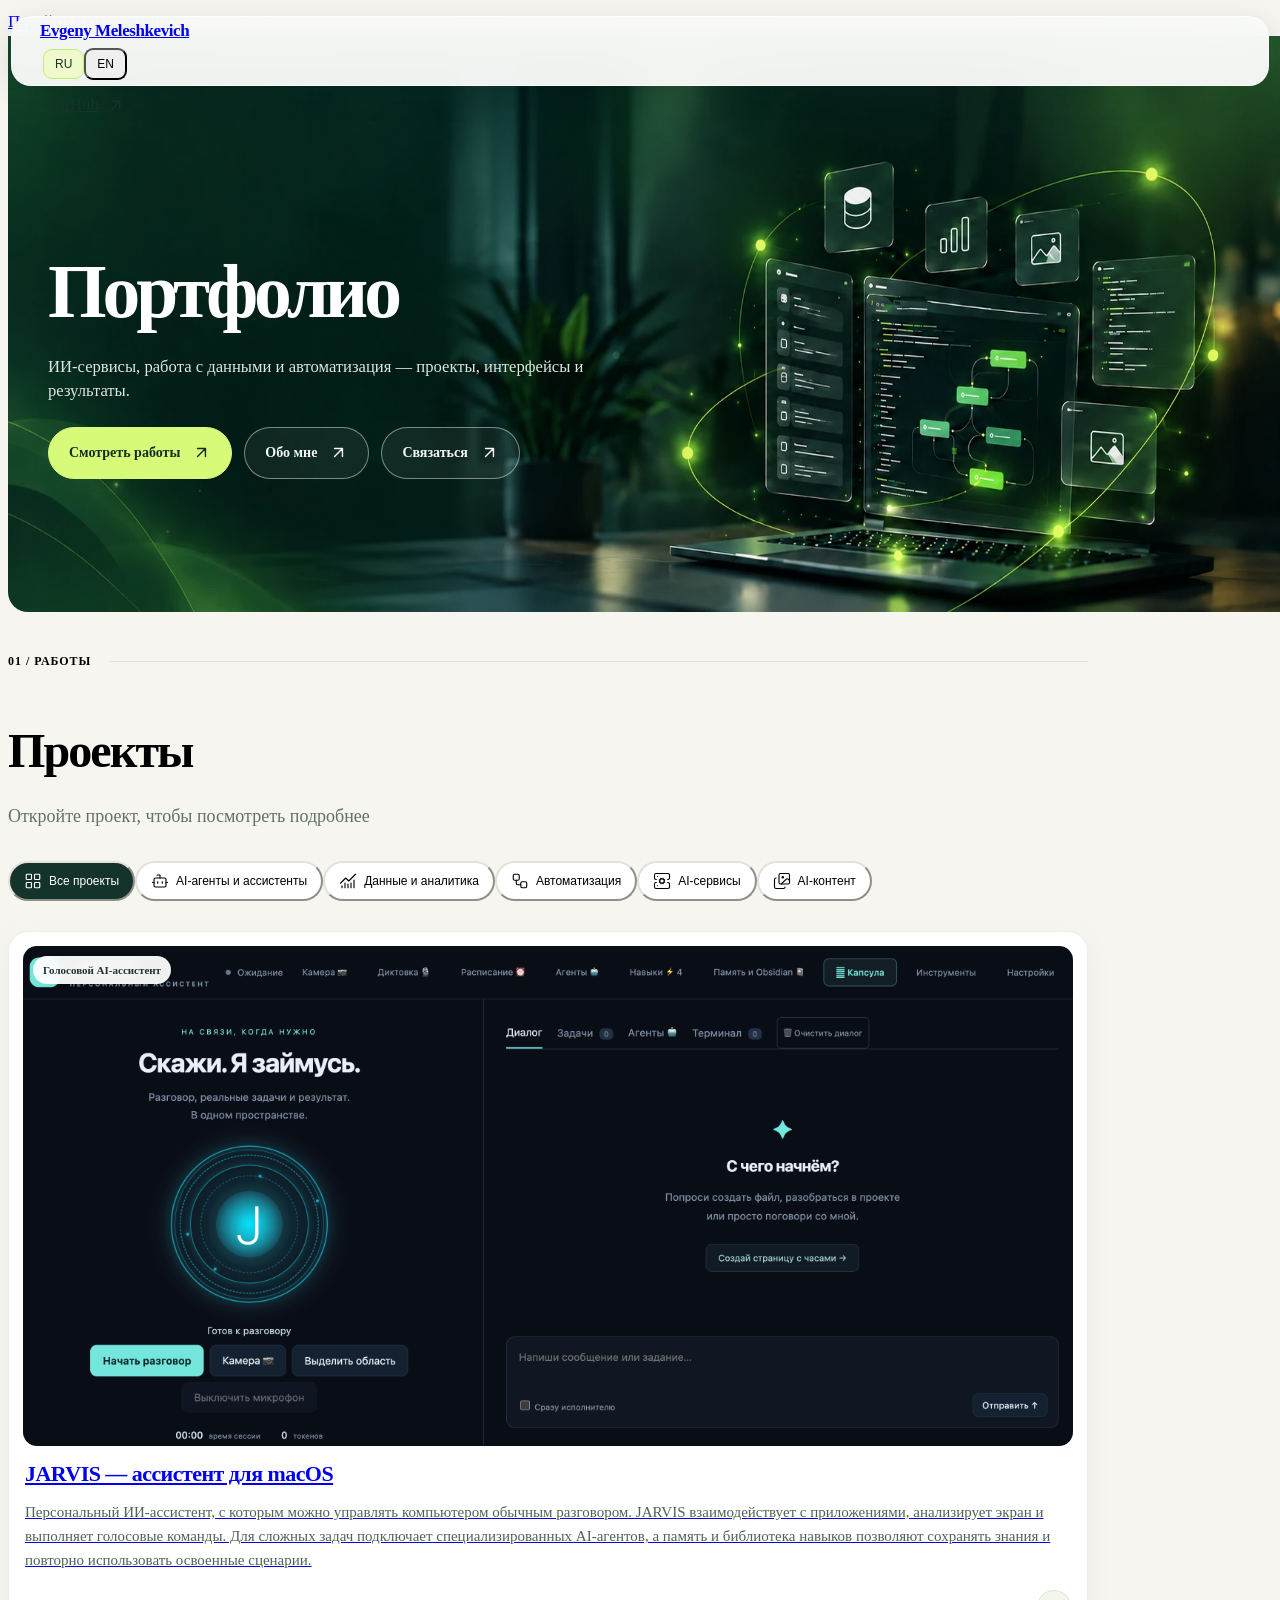
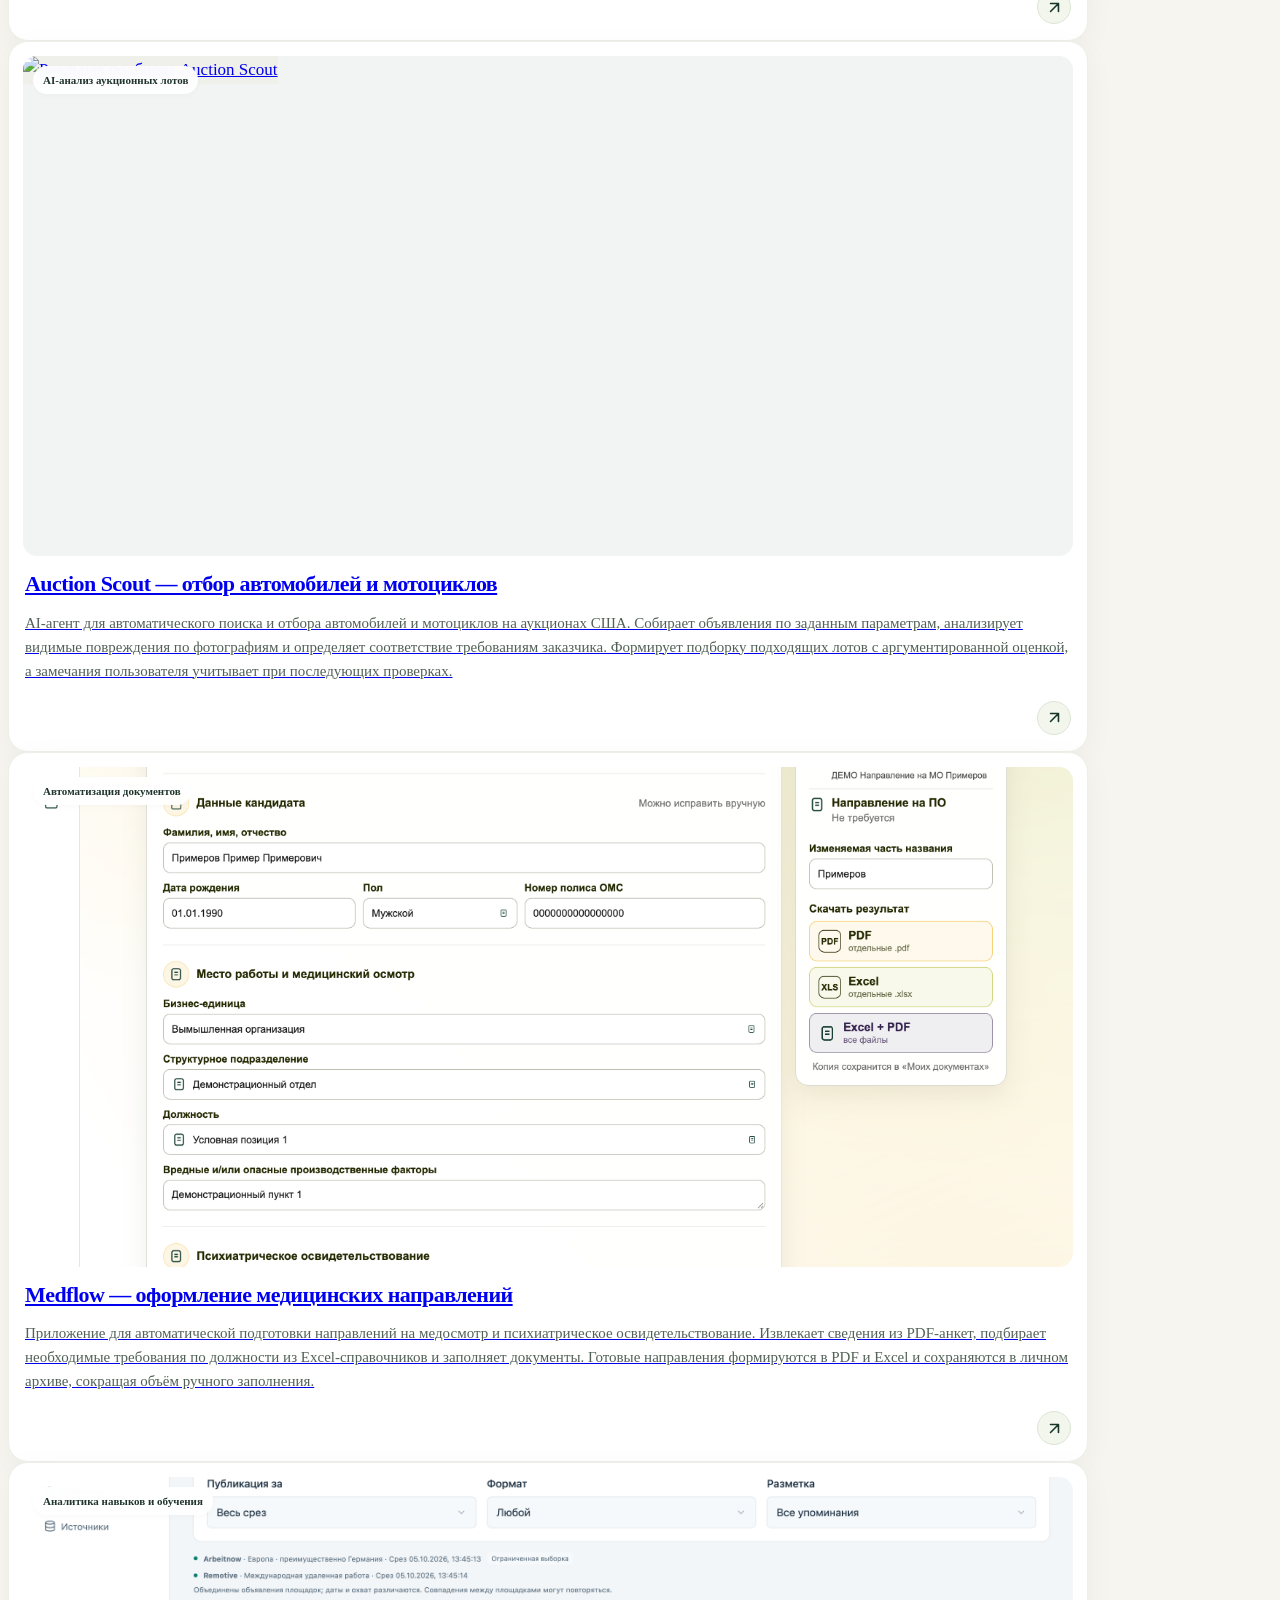
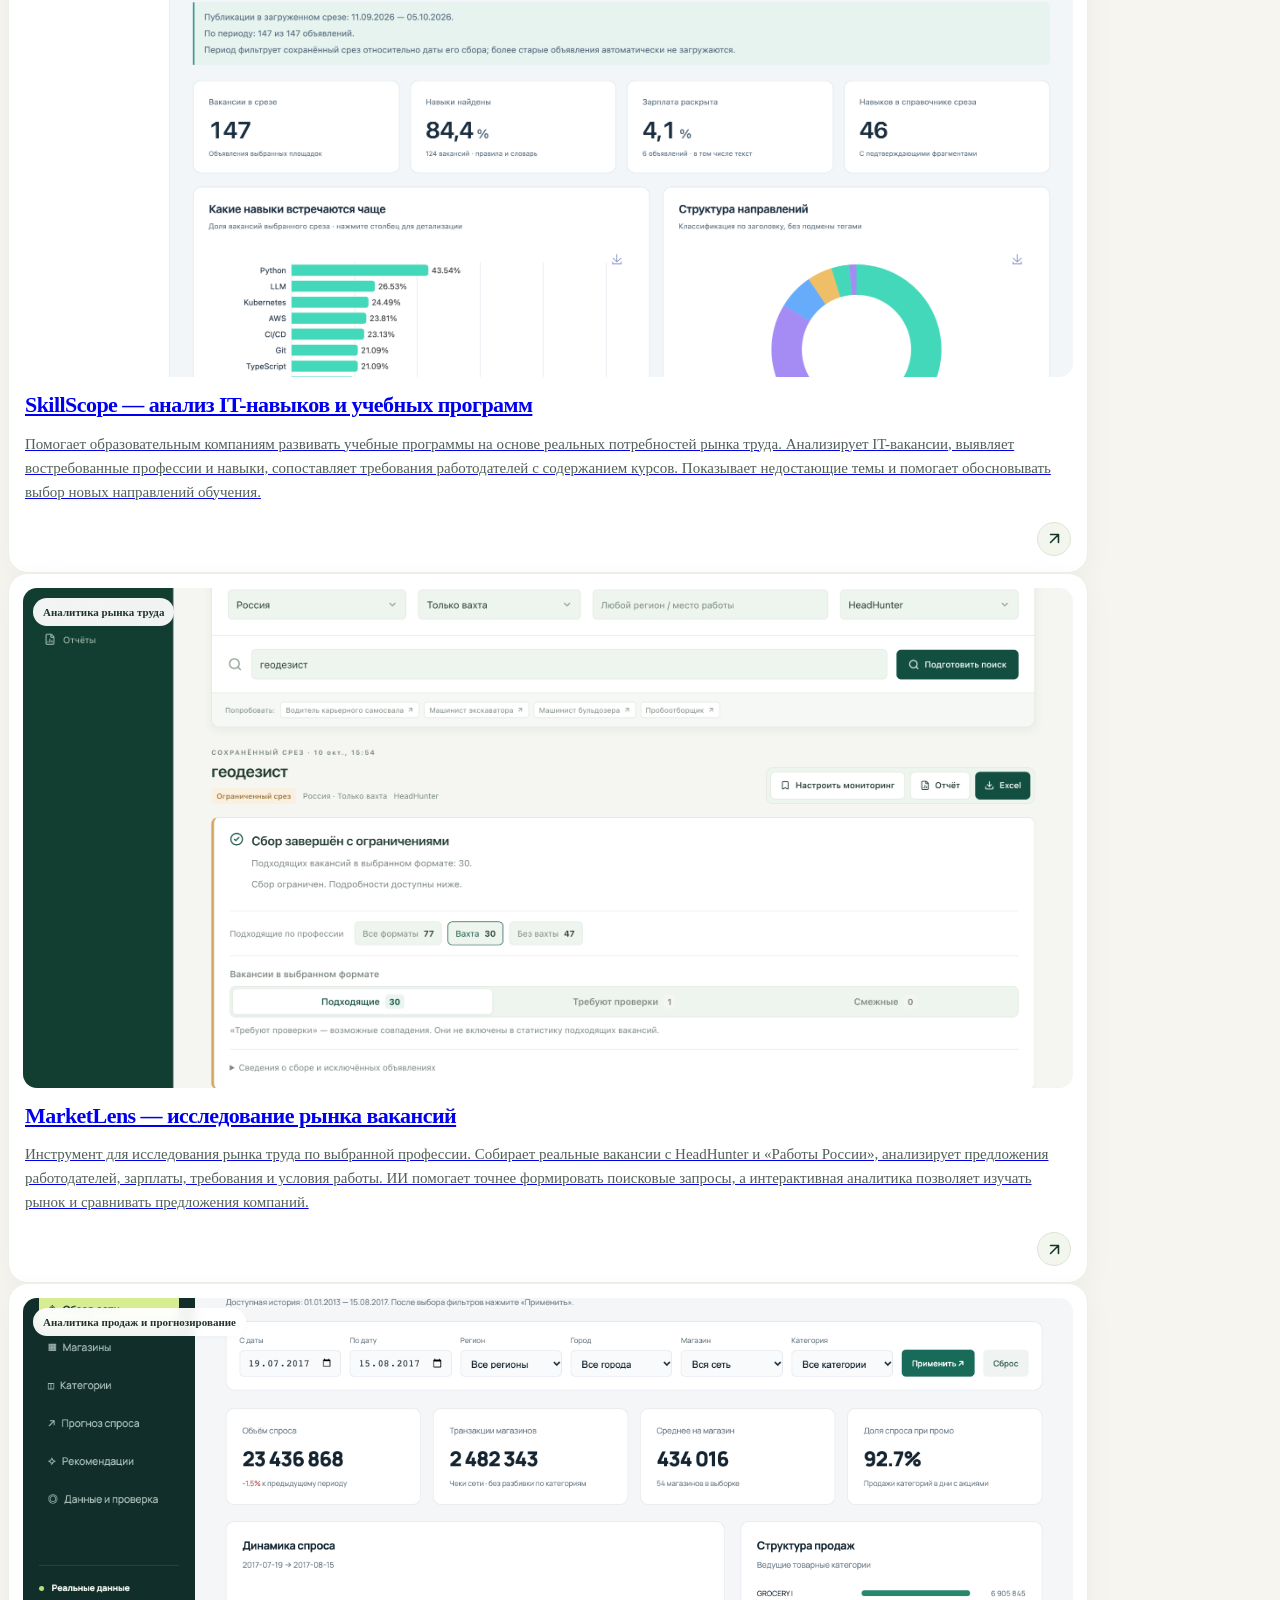
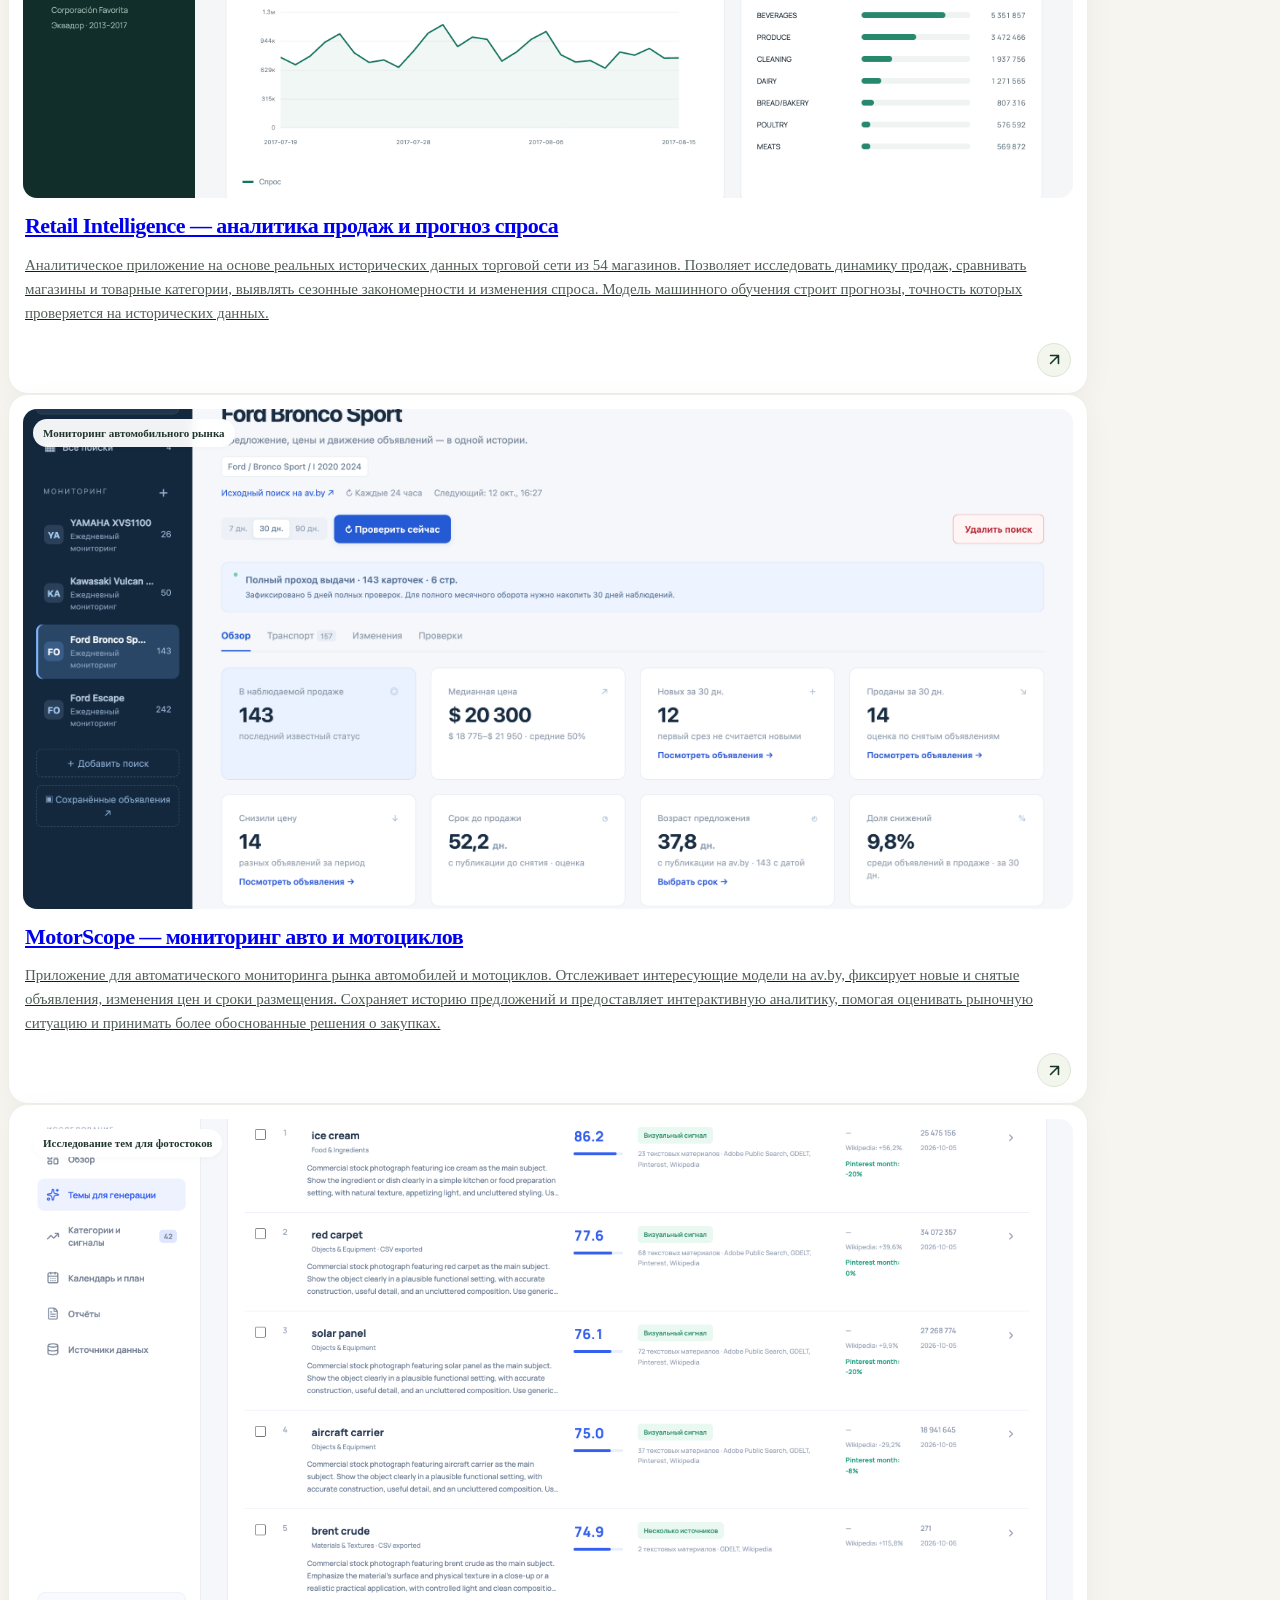
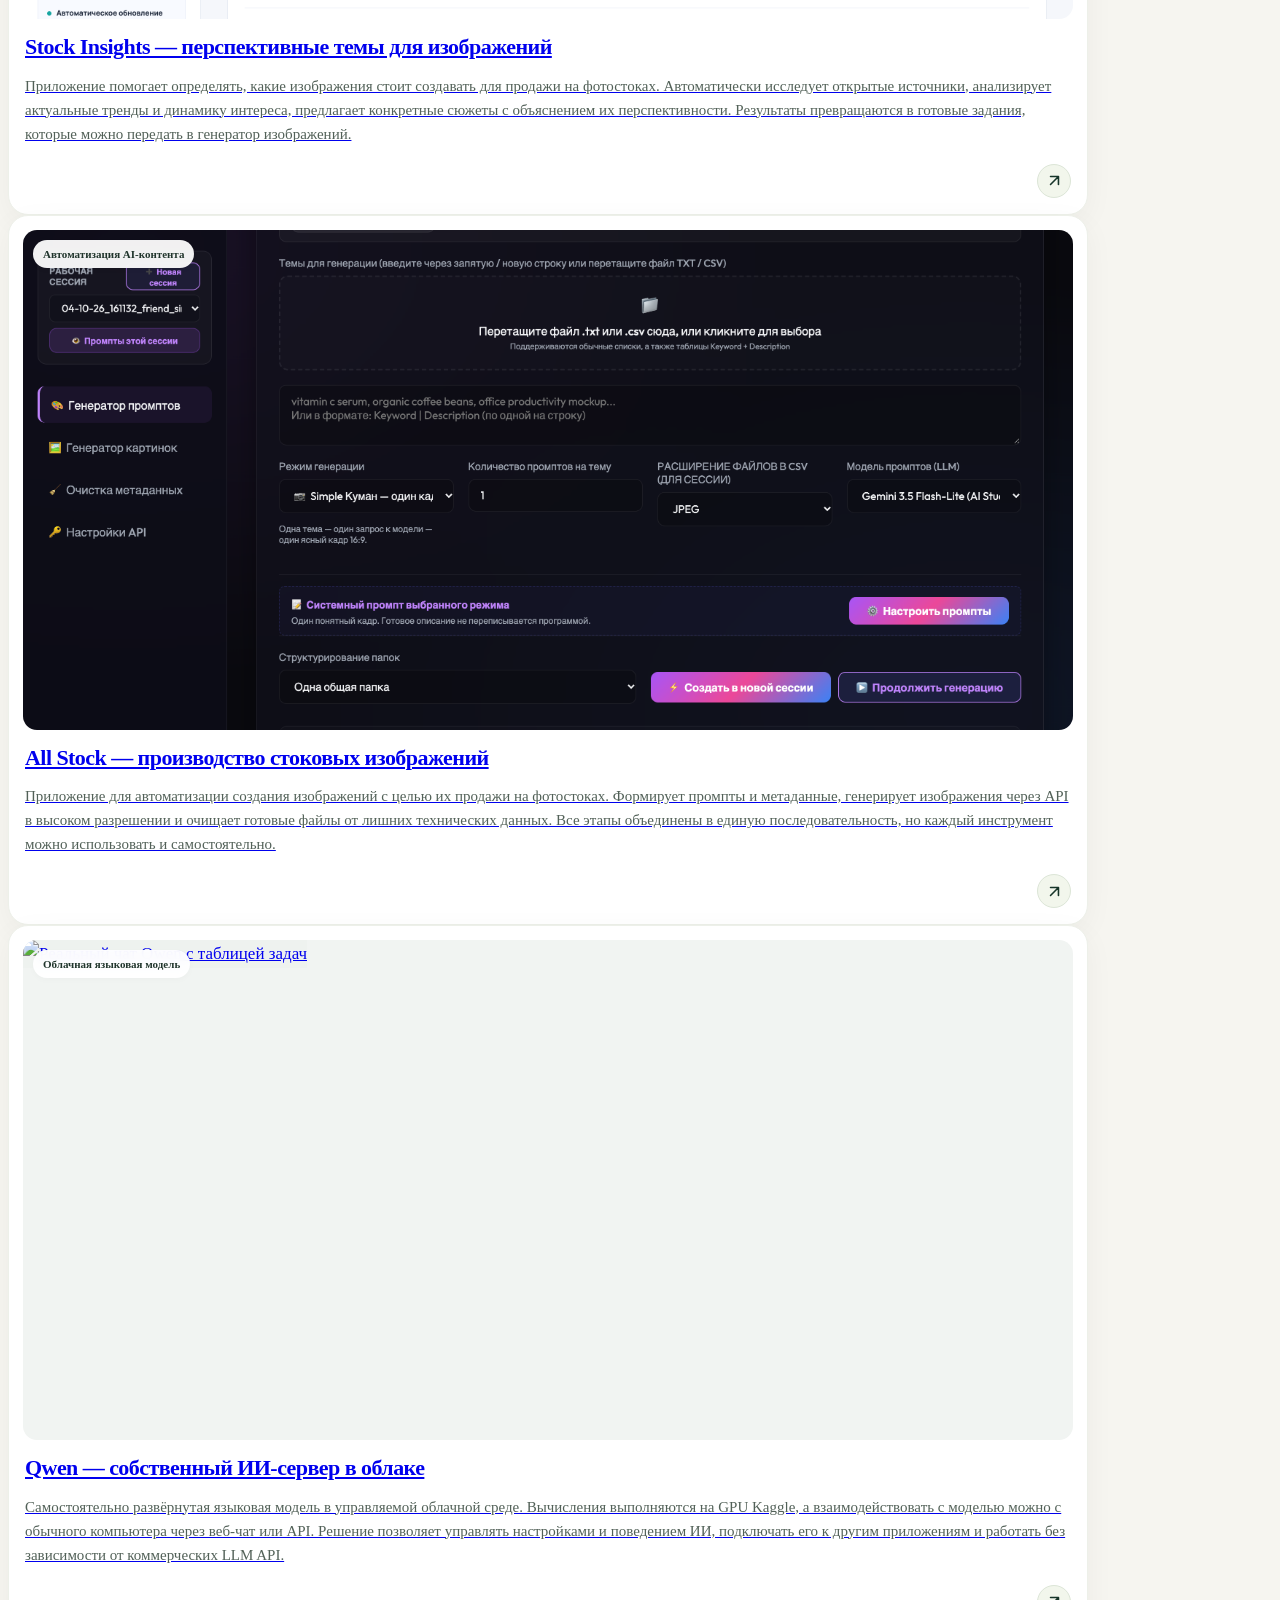
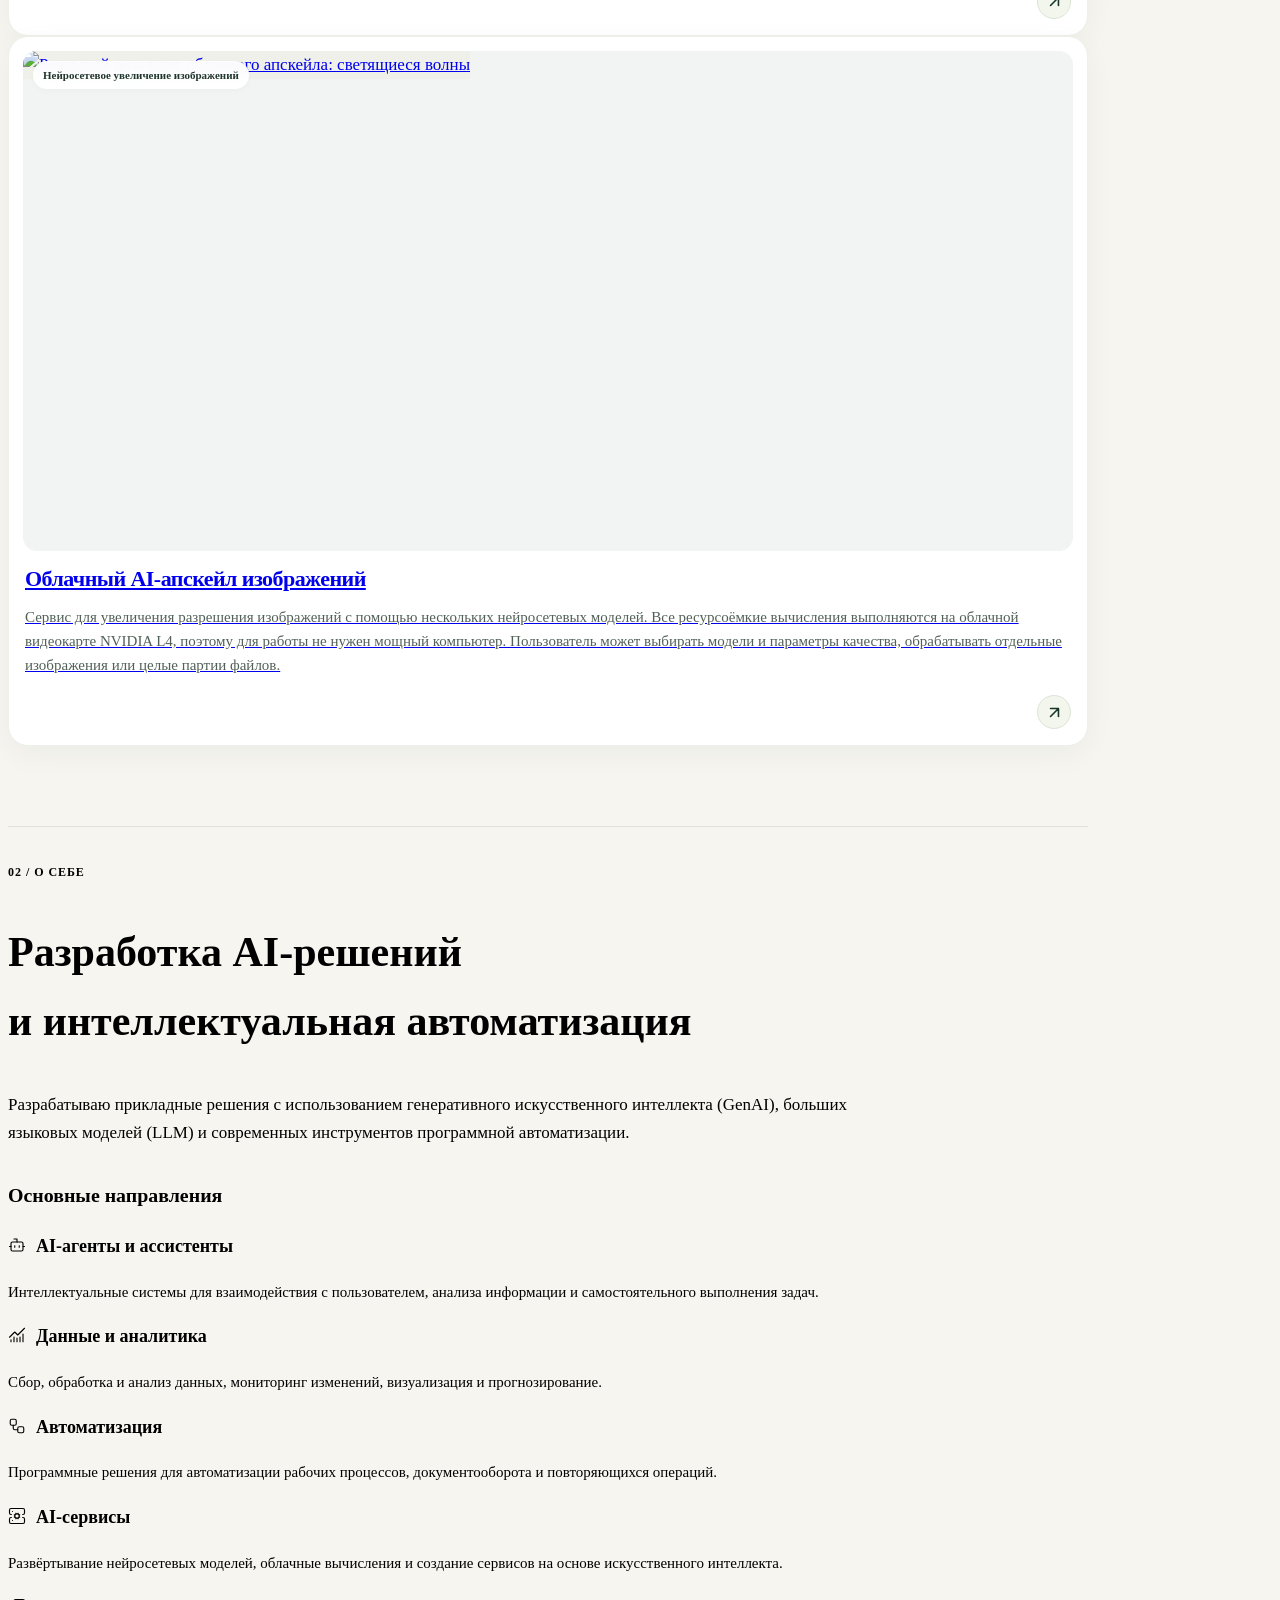
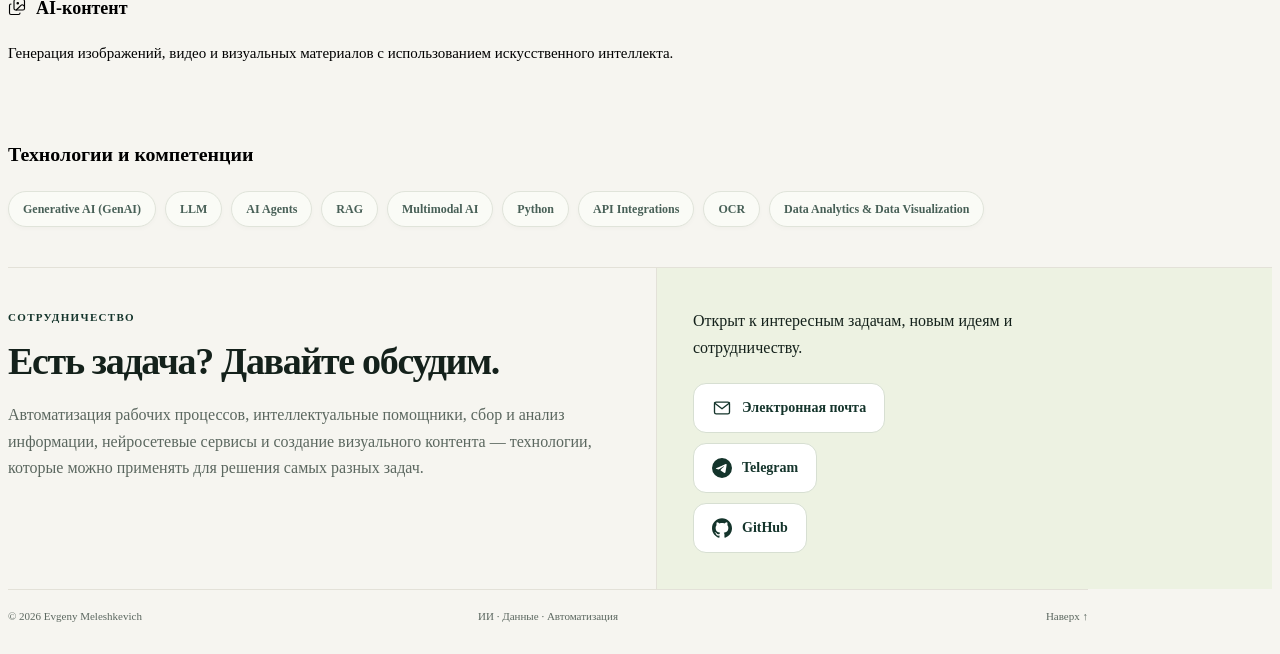
==== commit 3ee76ef3: "Simplify homepage navigation, hero title and project heading" ====
--- a/index.html
+++ b/index.html
@@ -1,10 +1,10 @@
 <!DOCTYPE html>
 
-<html lang="ru"><head><meta charset="utf-8"/><meta content="width=device-width,initial-scale=1" name="viewport"/><meta content="#f6f5f0" name="theme-color"/><title>Evgeny Meleshkevich — AI, Data &amp; Automation</title><meta content="Евгений Мелешкевич. ИИ-инструменты, сбор данных, аналитика и автоматизация рабочих процессов." name="description"/><link href="https://evgeny-meleshkevich.github.io/" rel="canonical"/><link href="assets/favicon.svg" rel="icon" type="image/svg+xml"/><link href="style.css" rel="stylesheet"/><script defer="" src="projects.js?v=20261012-card-copy"></script><script defer="" src="app.js?v=20261012-footer"></script><link href="themes.css?v=20261010" rel="stylesheet"/><script src="themes.js?v=20261010-green"></script><link href="home-refresh.css?v=20261012-section-spacing" rel="stylesheet"/><script defer="" src="home-refresh.js?v=20261012-navigation"></script><link as="image" href="assets/hero-reference-clean.webp" rel="preload"/><link href="project-cards.css?v=20261012-card-copy" rel="stylesheet"/><link href="footer.css?v=20261012-split" rel="stylesheet"/></head>
+<html lang="ru"><head><meta charset="utf-8"/><meta content="width=device-width,initial-scale=1" name="viewport"/><meta content="#f6f5f0" name="theme-color"/><title>Evgeny Meleshkevich — AI, Data &amp; Automation</title><meta content="Евгений Мелешкевич. ИИ-инструменты, сбор данных, аналитика и автоматизация рабочих процессов." name="description"/><link href="https://evgeny-meleshkevich.github.io/" rel="canonical"/><link href="assets/favicon.svg" rel="icon" type="image/svg+xml"/><link href="style.css" rel="stylesheet"/><script defer="" src="projects.js?v=20261012-card-copy"></script><script defer="" src="app.js?v=20261012-simple-hero"></script><link href="themes.css?v=20261010" rel="stylesheet"/><script src="themes.js?v=20261010-green"></script><link href="home-refresh.css?v=20261012-simple-hero" rel="stylesheet"/><script defer="" src="home-refresh.js?v=20261012-simple-hero"></script><link as="image" href="assets/hero-reference-clean.webp" rel="preload"/><link href="project-cards.css?v=20261012-card-copy" rel="stylesheet"/><link href="footer.css?v=20261012-split" rel="stylesheet"/></head>
 <body><a class="skip" data-i18n="skip" href="#main">Перейти к содержимому</a>
-<header class="header"><a aria-label="Evgeny Meleshkevich" class="brand" href="#"><span class="brand-name">Evgeny Meleshkevich</span></a><nav aria-label="Главная навигация" id="navigation"><a data-i18n="navWork" href="#work">Работы</a><a data-i18n="navAbout" href="#about">О себе</a><a data-home-copy="contact" href="#contact">Контакты</a></nav><div class="header-actions"><div aria-label="Язык / Language" class="languages" role="group"><button aria-pressed="true" data-lang="ru" type="button">RU</button><span>/</span><button aria-pressed="false" data-lang="en" type="button">EN</button></div><a class="github-link" href="https://github.com/evgeny-meleshkevich" rel="noopener noreferrer" target="_blank">GitHub<svg aria-hidden="true" class="icon" viewbox="0 0 24 24"><path d="M7 17 17 7M7 7h10v10"></path></svg></a><button aria-controls="navigation" aria-expanded="false" aria-label="Открыть меню" class="menu-button" type="button"><svg aria-hidden="true" class="icon" viewbox="0 0 24 24"><path d="M4 6h16M4 12h16M4 18h16"></path></svg></button></div></header>
-<main id="main"><section class="hero wrap work-hero"><div class="hero-content"><h1 data-home-copy="heading">Портфолио<br/><span class="hero-title-accent">решений</span></h1><p class="intro" data-i18n="portfolioLead">ИИ-сервисы, работа с данными и автоматизация — проекты, интерфейсы и результаты.</p><div class="hero-links"><a class="hero-button hero-button-primary" href="#work"><span data-home-copy="work">Смотреть работы</span><svg aria-hidden="true" viewbox="0 0 24 24"><path d="M7 17 17 7M7 7h10v10"></path></svg></a><a class="hero-button hero-button-secondary" href="#about"><span data-home-copy="about">Обо мне</span><svg aria-hidden="true" viewbox="0 0 24 24"><path d="M7 17 17 7M7 7h10v10"></path></svg></a><a class="hero-button hero-button-secondary" href="#contact"><span data-home-copy="hero-contact">Связаться</span><svg aria-hidden="true" viewbox="0 0 24 24"><path d="M7 17 17 7M7 7h10v10"></path></svg></a></div></div><div aria-hidden="true" class="hero-orbits"><i></i><i></i><i></i></div></section>
-<section class="work-section" id="work"><div class="wrap section"><div class="section-heading"><div><p class="eyebrow" data-i18n="workEyebrow">01 / РАБОТЫ</p><h2 data-i18n="workTitle">Работы и их результаты</h2></div><p class="section-intro" data-i18n="workIntro">Откройте проект, чтобы посмотреть, как он устроен: реальные экраны, примеры результатов и исходный код.</p></div><div aria-label="Фильтр работ" class="filters" id="filters" role="group"></div><div class="project-list" id="project-list"></div><div class="empty-state" id="empty-state"><div aria-hidden="true" class="empty-symbol"><svg aria-hidden="true" class="icon" viewbox="0 0 24 24"><path d="m22 11-1.296-1.296a2.4 2.4 0 0 0-3.408 0L11 16"></path><path d="M4 8a2 2 0 0 0-2 2v10a2 2 0 0 0 2 2h10a2 2 0 0 0 2-2"></path><circle cx="13" cy="7" fill="currentColor" r="1"></circle><rect height="14" rx="2" width="14" x="8" y="2"></rect></svg></div><div><h3 data-i18n="emptyTitle" id="empty-title">Кейсы готовятся к публикации</h3><p data-i18n="emptyCopy" id="empty-copy">Здесь появятся описания работ, реальные экраны и результаты. Можно выбрать направление выше.</p></div><span class="empty-label" data-i18n="emptyLabel">ПОПОЛНЯЕТСЯ ПОЭТАПНО</span></div>
+<header class="header"><a aria-label="Evgeny Meleshkevich" class="brand" href="#"><span class="brand-name">Evgeny Meleshkevich</span></a><div class="header-actions"><div aria-label="Язык / Language" class="languages" role="group"><button aria-pressed="true" data-lang="ru" type="button">RU</button><span>/</span><button aria-pressed="false" data-lang="en" type="button">EN</button></div><a class="github-link" href="https://github.com/evgeny-meleshkevich" rel="noopener noreferrer" target="_blank">GitHub<svg aria-hidden="true" class="icon" viewbox="0 0 24 24"><path d="M7 17 17 7M7 7h10v10"></path></svg></a></div></header>
+<main id="main"><section class="hero wrap work-hero"><div class="hero-content"><h1 data-home-copy="heading">Портфолио</h1><p class="intro" data-i18n="portfolioLead">ИИ-сервисы, работа с данными и автоматизация — проекты, интерфейсы и результаты.</p><div class="hero-links"><a class="hero-button hero-button-primary" href="#work"><span data-home-copy="work">Смотреть работы</span><svg aria-hidden="true" viewbox="0 0 24 24"><path d="M7 17 17 7M7 7h10v10"></path></svg></a><a class="hero-button hero-button-secondary" href="#about"><span data-home-copy="about">Обо мне</span><svg aria-hidden="true" viewbox="0 0 24 24"><path d="M7 17 17 7M7 7h10v10"></path></svg></a><a class="hero-button hero-button-secondary" href="#contact"><span data-home-copy="hero-contact">Связаться</span><svg aria-hidden="true" viewbox="0 0 24 24"><path d="M7 17 17 7M7 7h10v10"></path></svg></a></div></div><div aria-hidden="true" class="hero-orbits"><i></i><i></i><i></i></div></section>
+<section class="work-section" id="work"><div class="wrap section"><div class="section-heading"><div><p class="eyebrow" data-i18n="workEyebrow">01 / РАБОТЫ</p><h2 data-i18n="workTitle">Проекты</h2></div><p class="section-intro" data-i18n="workIntro">Откройте проект, чтобы посмотреть подробнее</p></div><div aria-label="Фильтр работ" class="filters" id="filters" role="group"></div><div class="project-list" id="project-list"></div><div class="empty-state" id="empty-state"><div aria-hidden="true" class="empty-symbol"><svg aria-hidden="true" class="icon" viewbox="0 0 24 24"><path d="m22 11-1.296-1.296a2.4 2.4 0 0 0-3.408 0L11 16"></path><path d="M4 8a2 2 0 0 0-2 2v10a2 2 0 0 0 2 2h10a2 2 0 0 0 2-2"></path><circle cx="13" cy="7" fill="currentColor" r="1"></circle><rect height="14" rx="2" width="14" x="8" y="2"></rect></svg></div><div><h3 data-i18n="emptyTitle" id="empty-title">Кейсы готовятся к публикации</h3><p data-i18n="emptyCopy" id="empty-copy">Здесь появятся описания работ, реальные экраны и результаты. Можно выбрать направление выше.</p></div><span class="empty-label" data-i18n="emptyLabel">ПОПОЛНЯЕТСЯ ПОЭТАПНО</span></div>
 </div></section>
 <section class="section wrap about-section" id="about"><div class="section-heading"><div><p class="eyebrow" data-i18n="aboutLabel">02 / О СЕБЕ</p><h2 data-i18n="aboutTitle">Разработка AI-решений <br/>и интеллектуальная автоматизация</h2></div></div><p class="about-lead" data-i18n="aboutLead">Разрабатываю прикладные решения с использованием генеративного искусственного интеллекта (GenAI), больших языковых моделей (LLM) и современных инструментов программной автоматизации.</p><h3 class="about-subtitle" data-i18n="areasLabel">Основные направления</h3><div class="about-grid"><article><h3><svg aria-hidden="true" fill="none" stroke="currentColor" stroke-linecap="round" stroke-linejoin="round" stroke-width="1.5" viewbox="0 0 24 24"><path d="M12 8V4H8"></path><rect height="12" rx="2" width="16" x="4" y="8"></rect><path d="M2 14h2"></path><path d="M20 14h2"></path><path d="M15 13v2"></path><path d="M9 13v2"></path></svg><span>AI-агенты и ассистенты</span></h3><p>Интеллектуальные системы для взаимодействия с пользователем, анализа информации и самостоятельного выполнения задач.</p></article><article><h3><svg aria-hidden="true" fill="none" stroke="currentColor" stroke-linecap="round" stroke-linejoin="round" stroke-width="1.5" viewbox="0 0 24 24"><path d="M12 16v5"></path><path d="M16 14.639V21"></path><path d="M20 10.656V21"></path><path d="m22 3-8.646 8.646a.5.5 0 0 1-.708 0L9.354 8.354a.5.5 0 0 0-.707 0L2 15"></path><path d="M4 18.463V21"></path><path d="M8 14.656V21"></path></svg><span>Данные и аналитика</span></h3><p>Сбор, обработка и анализ данных, мониторинг изменений, визуализация и прогнозирование.</p></article><article><h3><svg aria-hidden="true" fill="none" stroke="currentColor" stroke-linecap="round" stroke-linejoin="round" stroke-width="1.5" viewbox="0 0 24 24"><rect height="8" rx="2" width="8" x="3" y="3"></rect><path d="M7 11v4a2 2 0 0 0 2 2h4"></path><rect height="8" rx="2" width="8" x="13" y="13"></rect></svg><span>Автоматизация</span></h3><p>Программные решения для автоматизации рабочих процессов, документооборота и повторяющихся операций.</p></article><article><h3><svg aria-hidden="true" fill="none" stroke="currentColor" stroke-linecap="round" stroke-linejoin="round" stroke-width="1.5" viewbox="0 0 24 24"><path d="m10.852 14.772-.383.923"></path><path d="M13.148 14.772a3 3 0 1 0-2.296-5.544l-.383-.923"></path><path d="m13.148 9.228.383-.923"></path><path d="m13.53 15.696-.382-.924a3 3 0 1 1-2.296-5.544"></path><path d="m14.772 10.852.923-.383"></path><path d="m14.772 13.148.923.383"></path><path d="M4.5 10H4a2 2 0 0 1-2-2V4a2 2 0 0 1 2-2h16a2 2 0 0 1 2 2v4a2 2 0 0 1-2 2h-.5"></path><path d="M4.5 14H4a2 2 0 0 0-2 2v4a2 2 0 0 0 2 2h16a2 2 0 0 0 2-2v-4a2 2 0 0 0-2-2h-.5"></path><path d="M6 18h.01"></path><path d="M6 6h.01"></path><path d="m9.228 10.852-.923-.383"></path><path d="m9.228 13.148-.923.383"></path></svg><span>AI-сервисы</span></h3><p>Развёртывание нейросетевых моделей, облачные вычисления и создание сервисов на основе искусственного интеллекта.</p></article><article><h3><svg aria-hidden="true" fill="none" stroke="currentColor" stroke-linecap="round" stroke-linejoin="round" stroke-width="1.5" viewbox="0 0 24 24"><path d="m22 11-1.296-1.296a2.4 2.4 0 0 0-3.408 0L11 16"></path><path d="M4 8a2 2 0 0 0-2 2v10a2 2 0 0 0 2 2h10a2 2 0 0 0 2-2"></path><circle cx="13" cy="7" fill="currentColor" r="1"></circle><rect height="14" rx="2" width="14" x="8" y="2"></rect></svg><span>AI-контент</span></h3><p>Генерация изображений, видео и визуальных материалов с использованием искусственного интеллекта.</p></article></div><div class="competencies"><h3 data-i18n="technologiesLabel">Технологии и компетенции</h3><div class="competency-tags"><span>Generative AI (GenAI)</span><span>LLM</span><span>AI Agents</span><span>RAG</span><span>Multimodal AI</span><span>Python</span><span>API Integrations</span><span>OCR</span><span>Data Analytics &amp; Data Visualization</span></div></div></section>
 </main>
--- a/home-refresh.css
+++ b/home-refresh.css
@@ -124,3 +124,9 @@
 #work .section{padding-top:28px}
 .about-section>.section-heading{padding-top:24px}
 @media(max-width:760px){#work .section{padding-top:22px}.about-section>.section-heading{padding-top:18px}}
+
+/* Simplified homepage hero: existing panorama and desktop height preserved. */
+.header{justify-content:space-between}
+.hero-content{display:flex;flex-direction:column;justify-content:center}
+@media(min-width:651px){.work-hero h1{line-height:1.12;margin-bottom:20px}.work-hero .intro{max-width:540px}.hero-links{margin-top:24px}}
+@media(max-width:650px){.work-hero h1{min-height:2.04em;display:flex;align-items:center;margin-bottom:14px}}
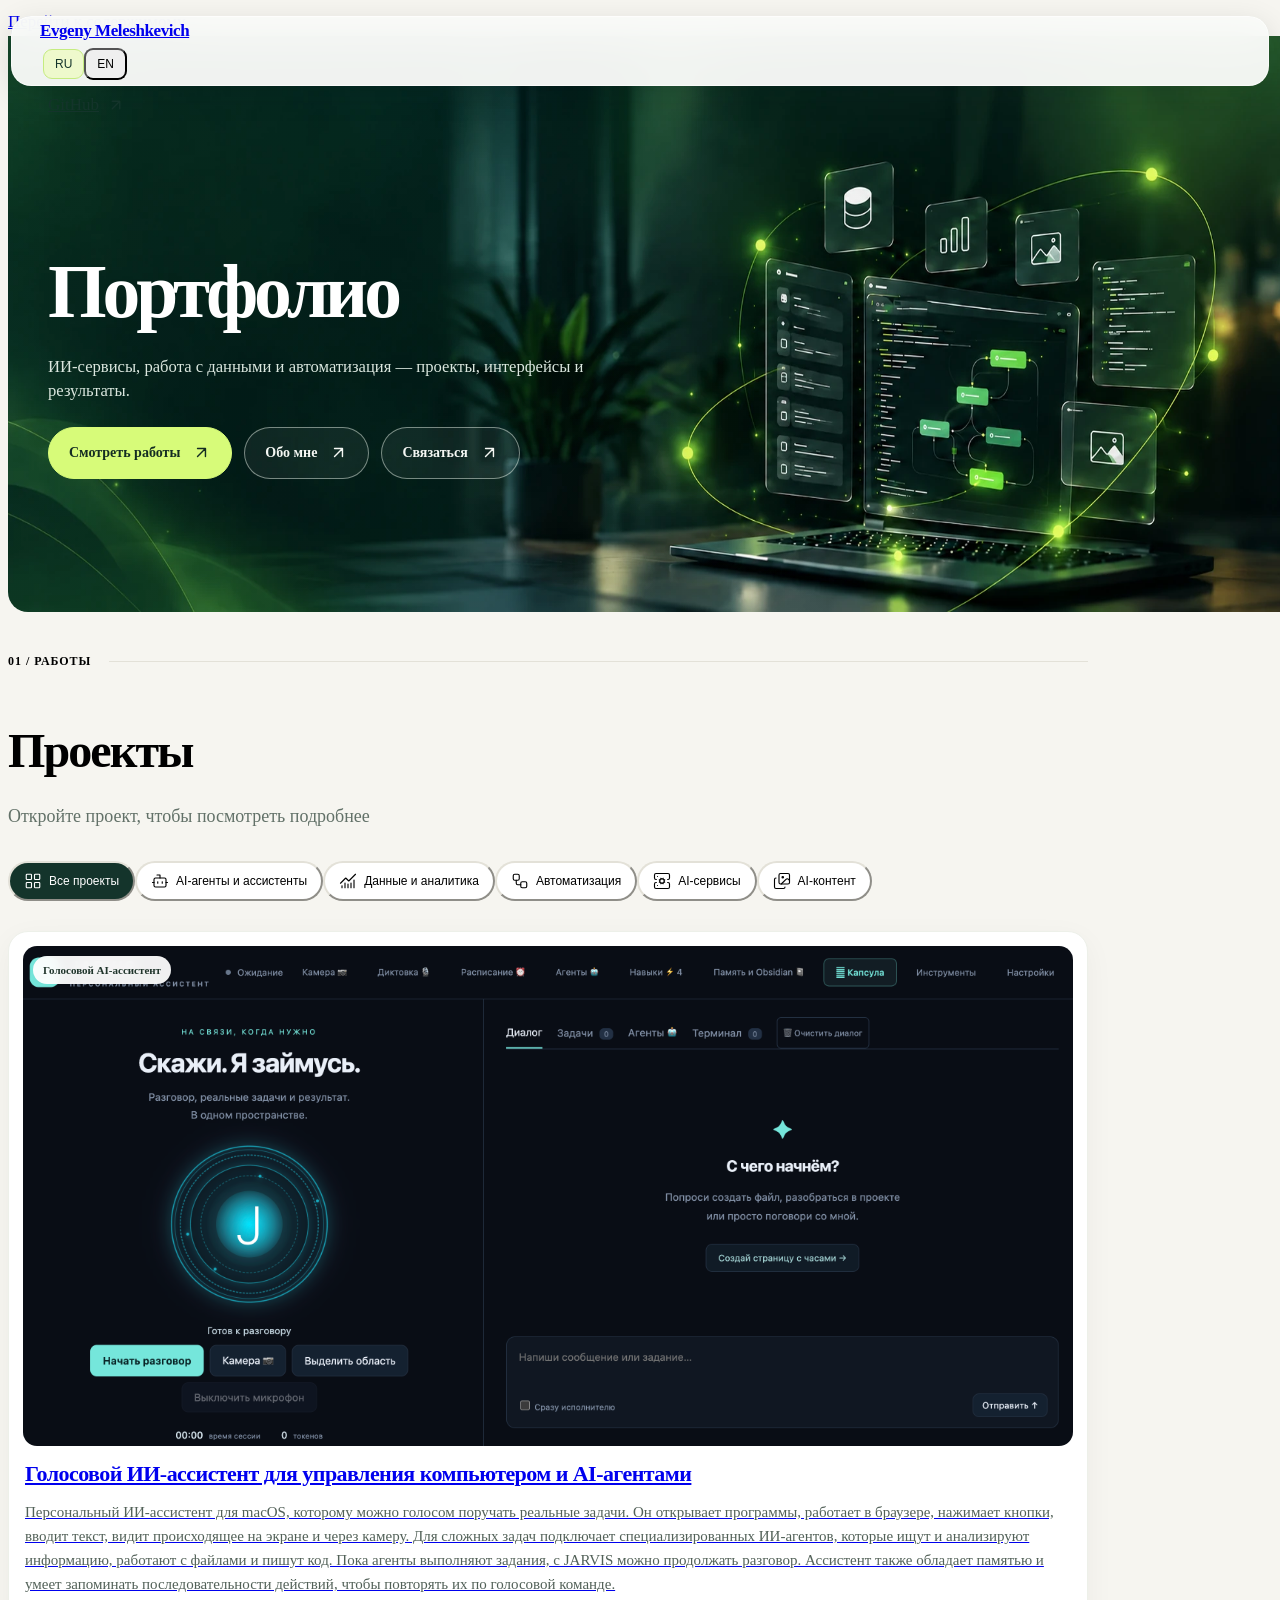
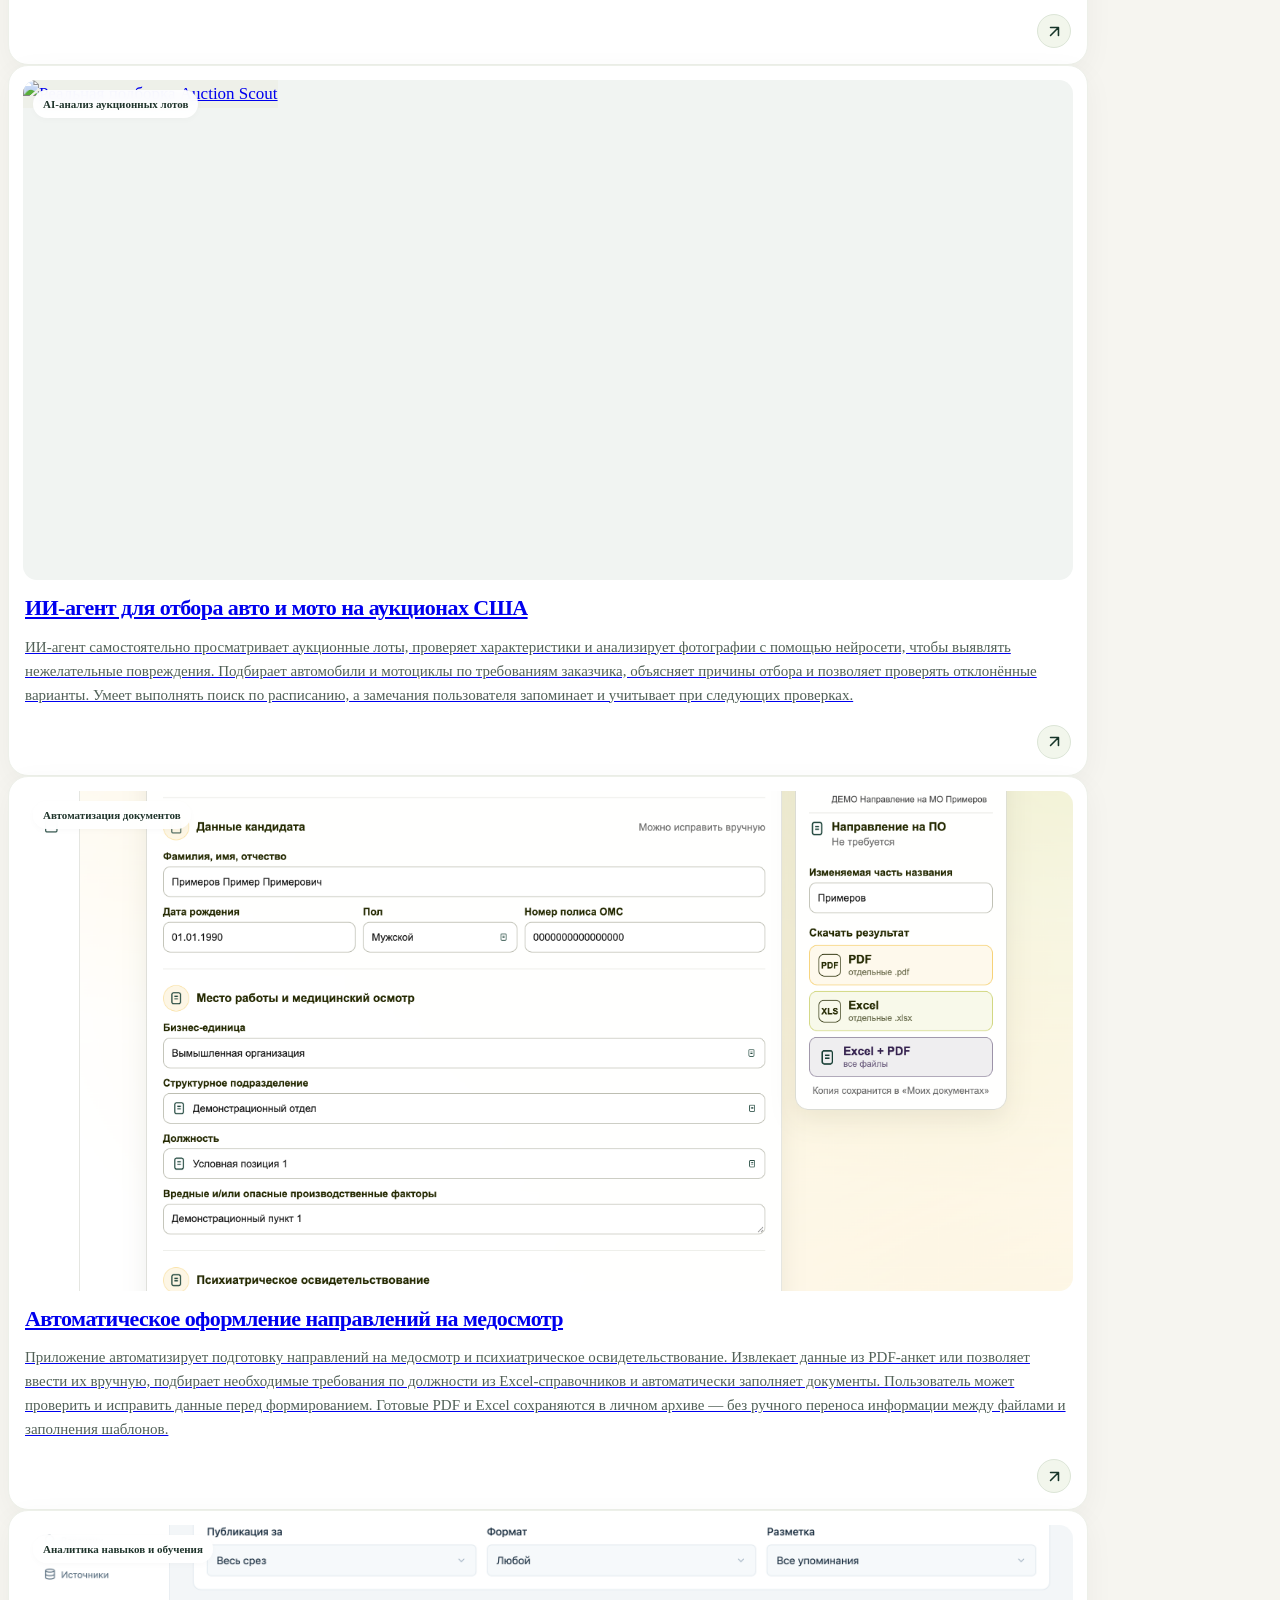
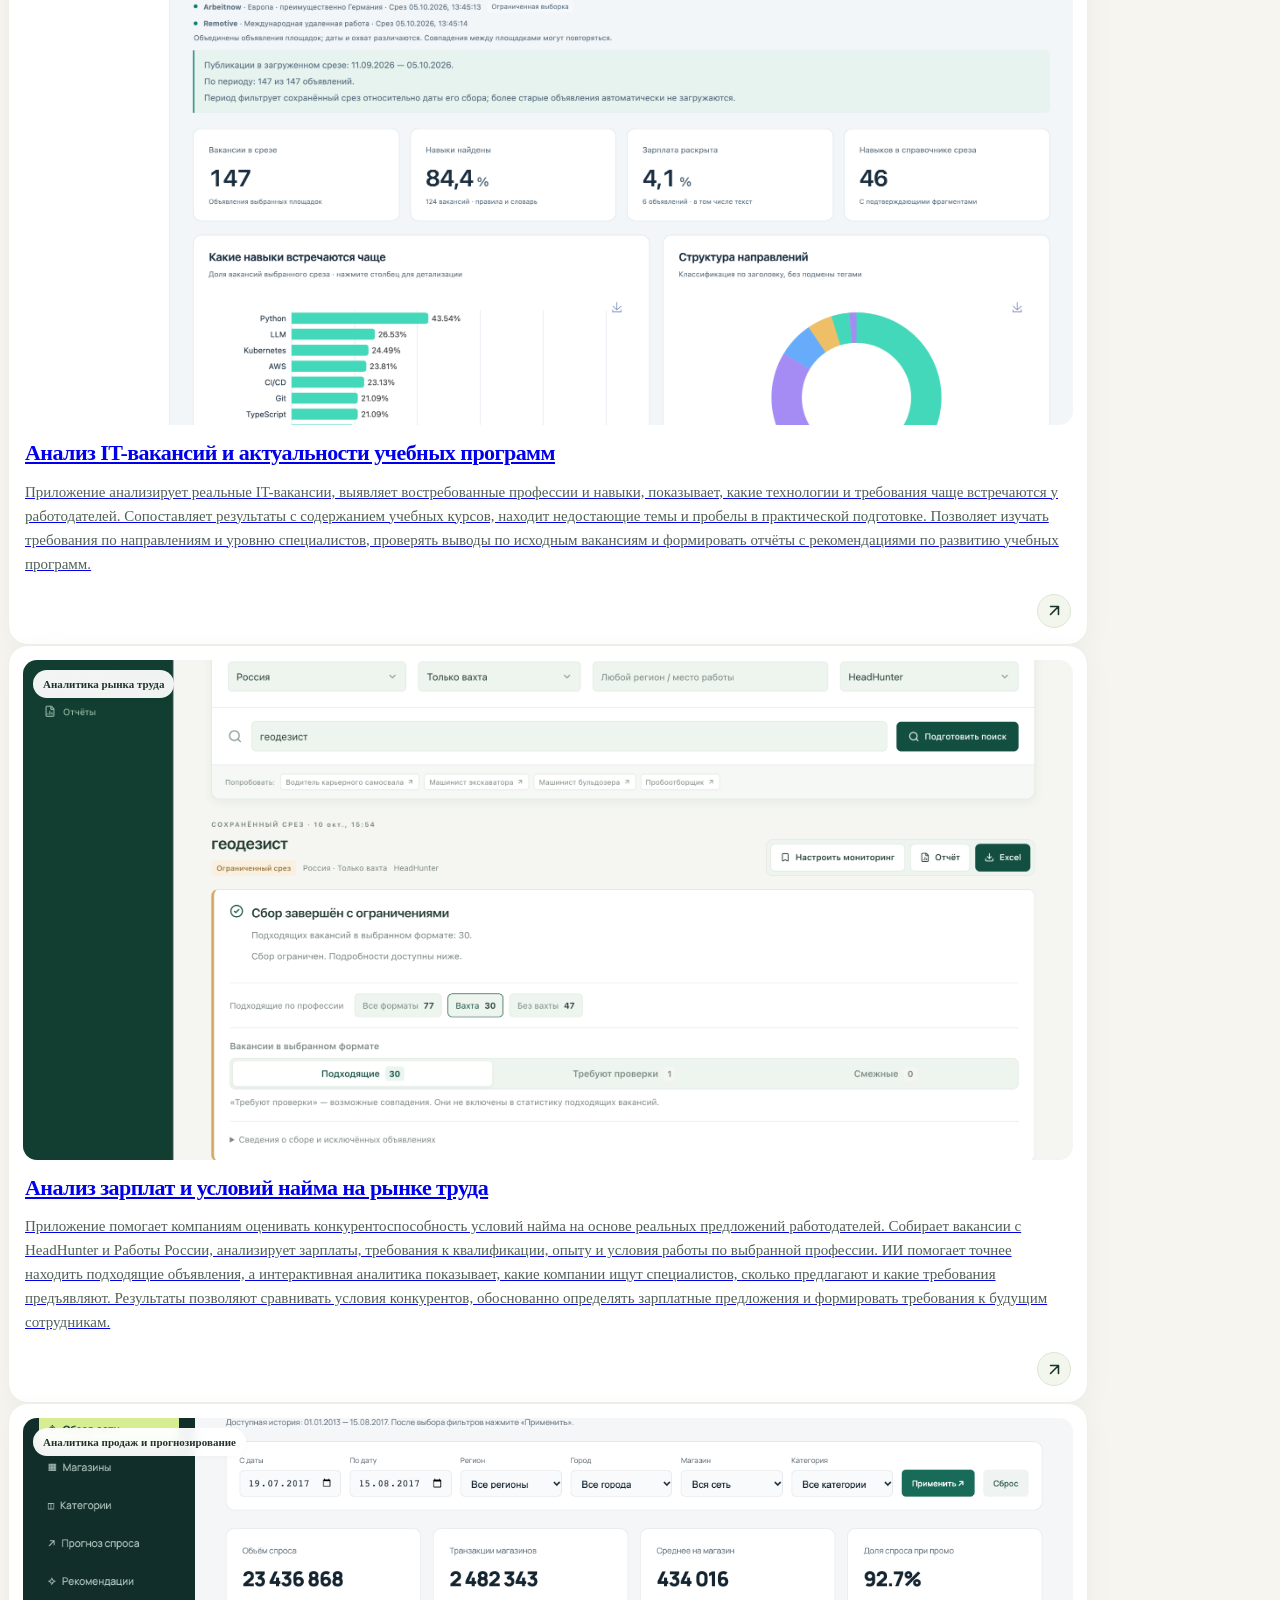
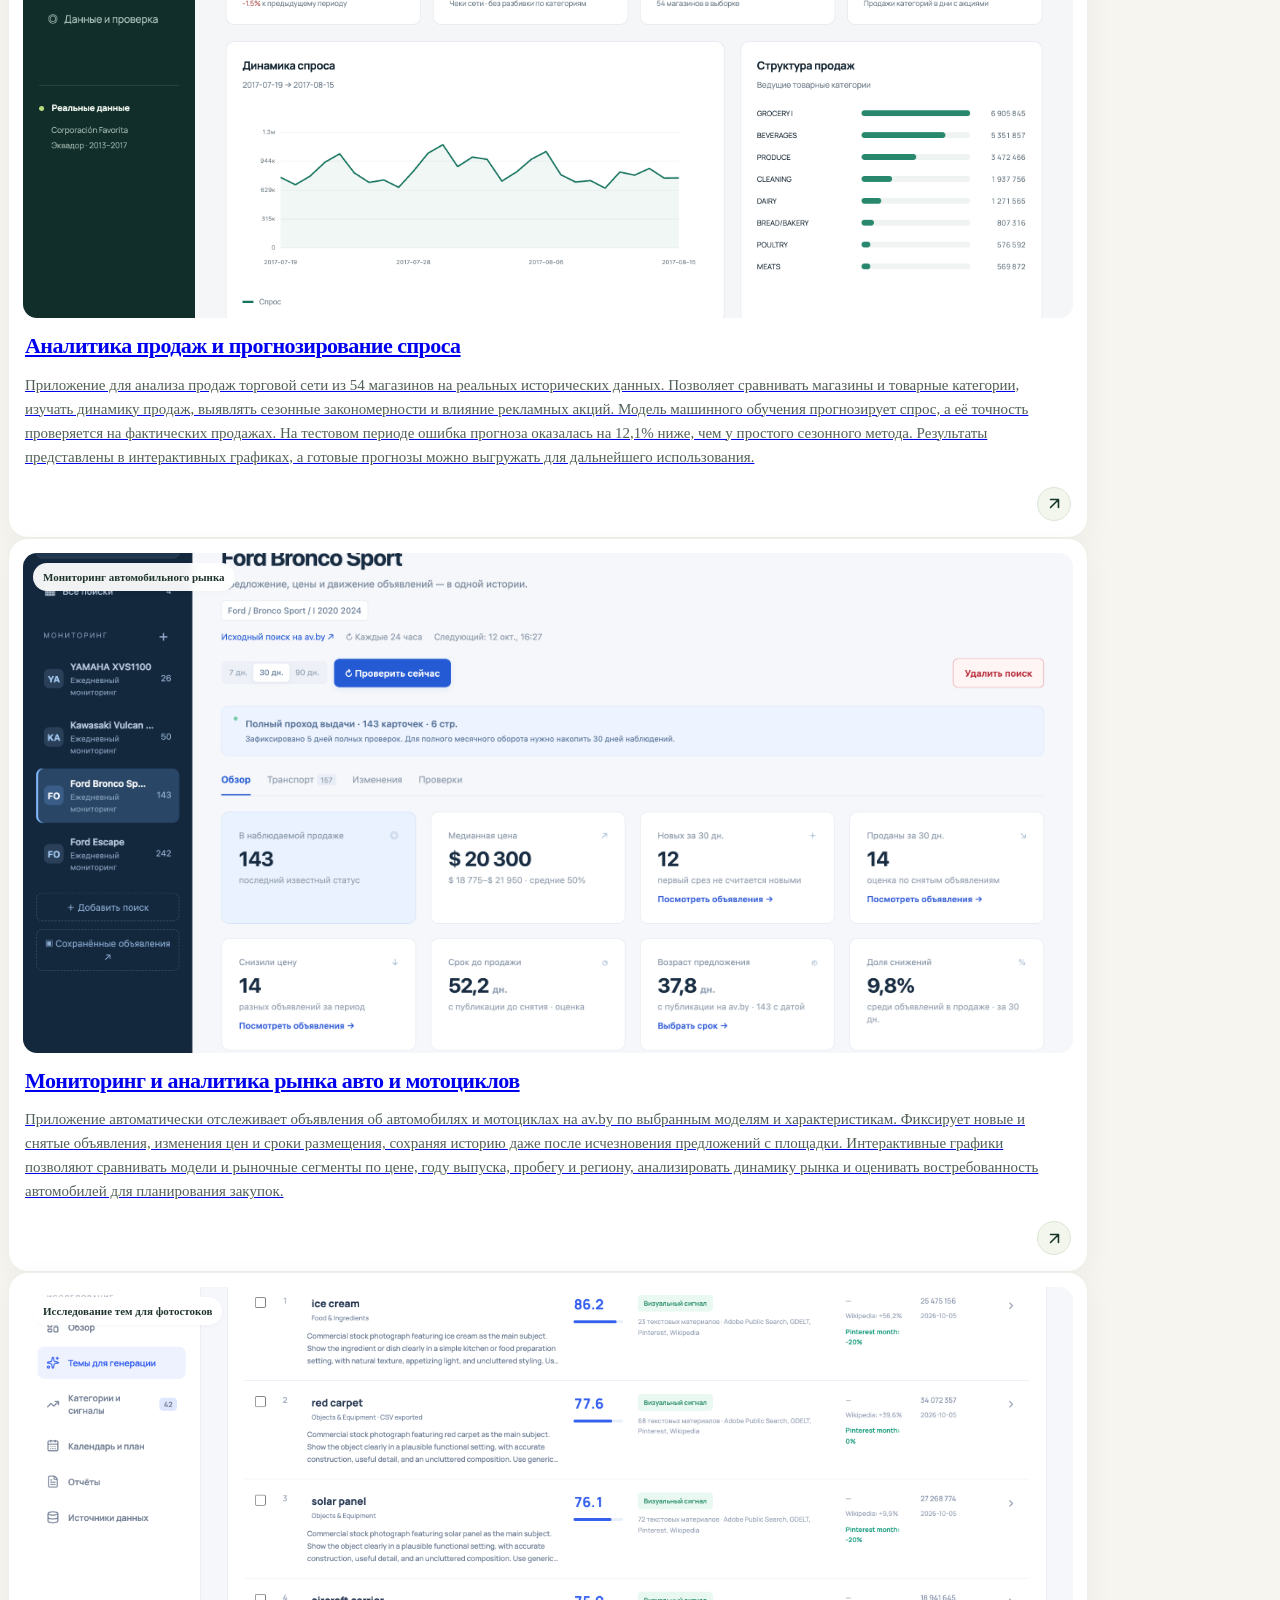
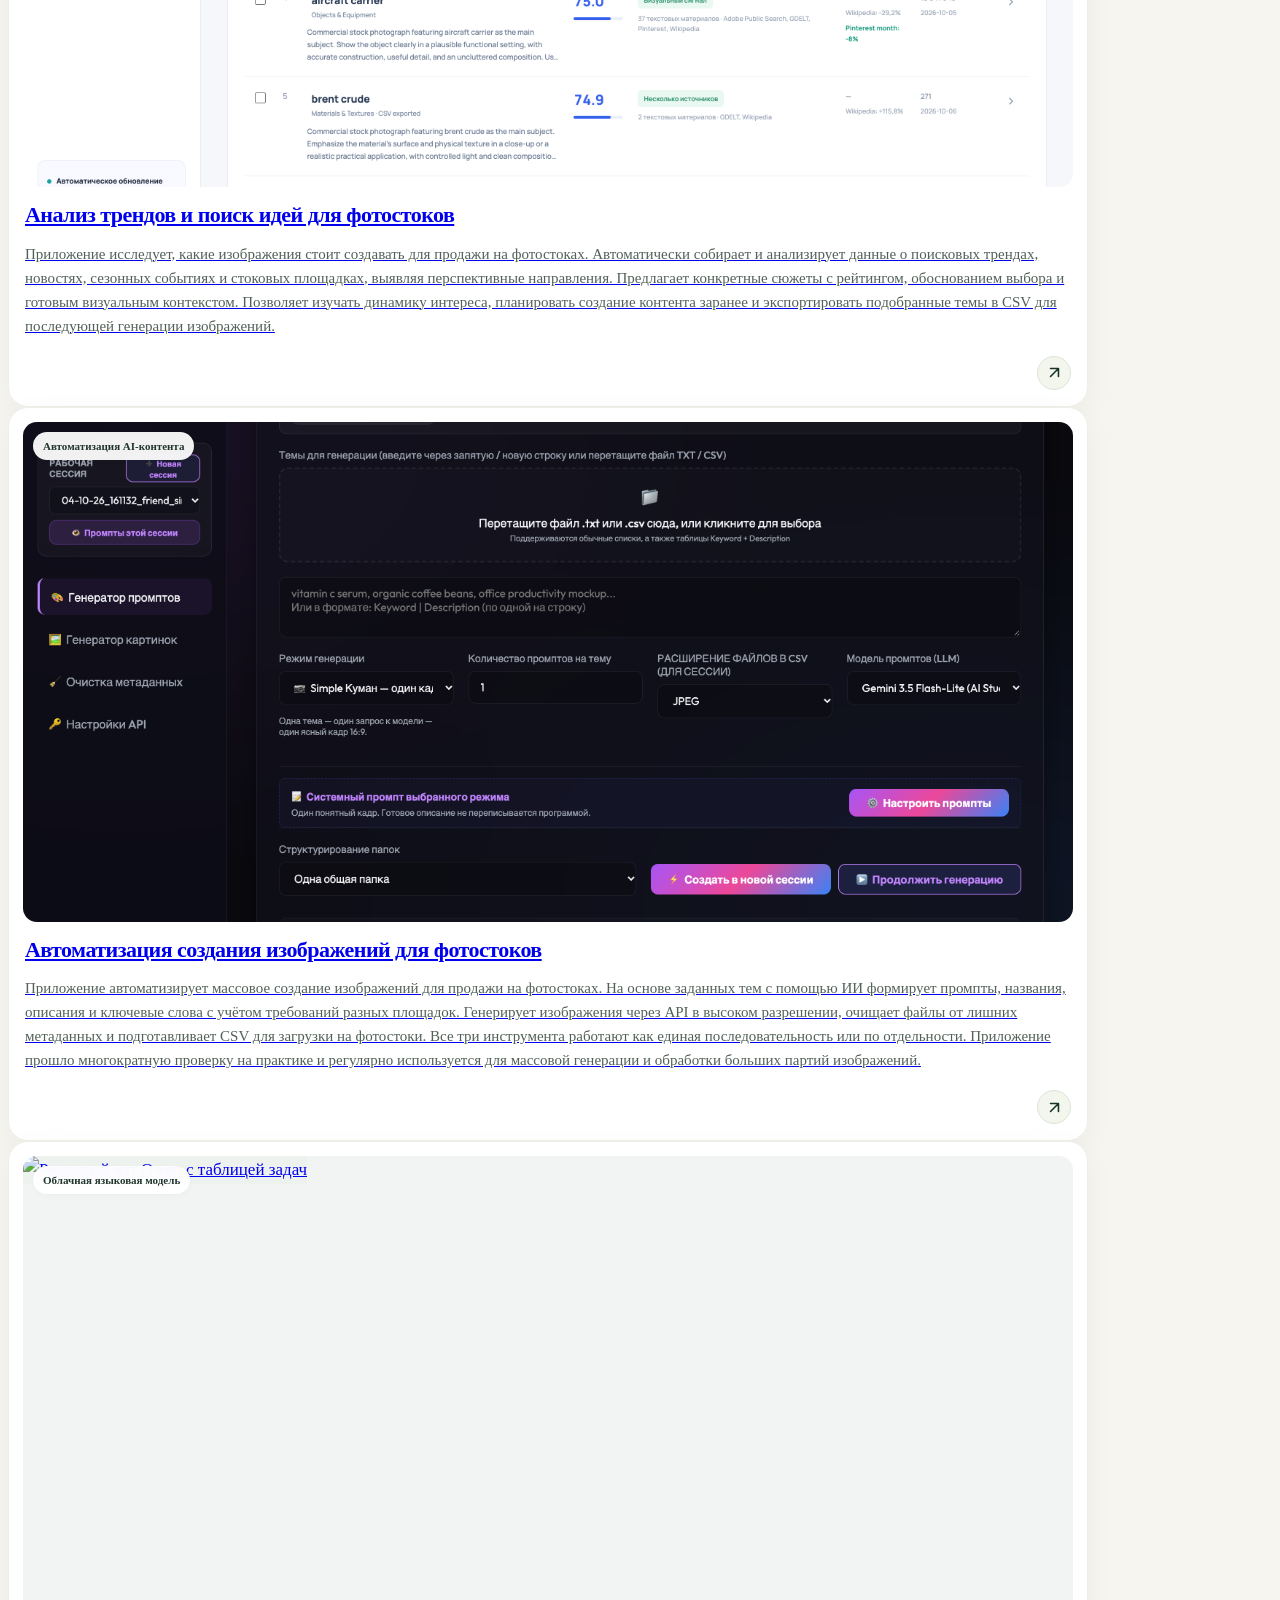
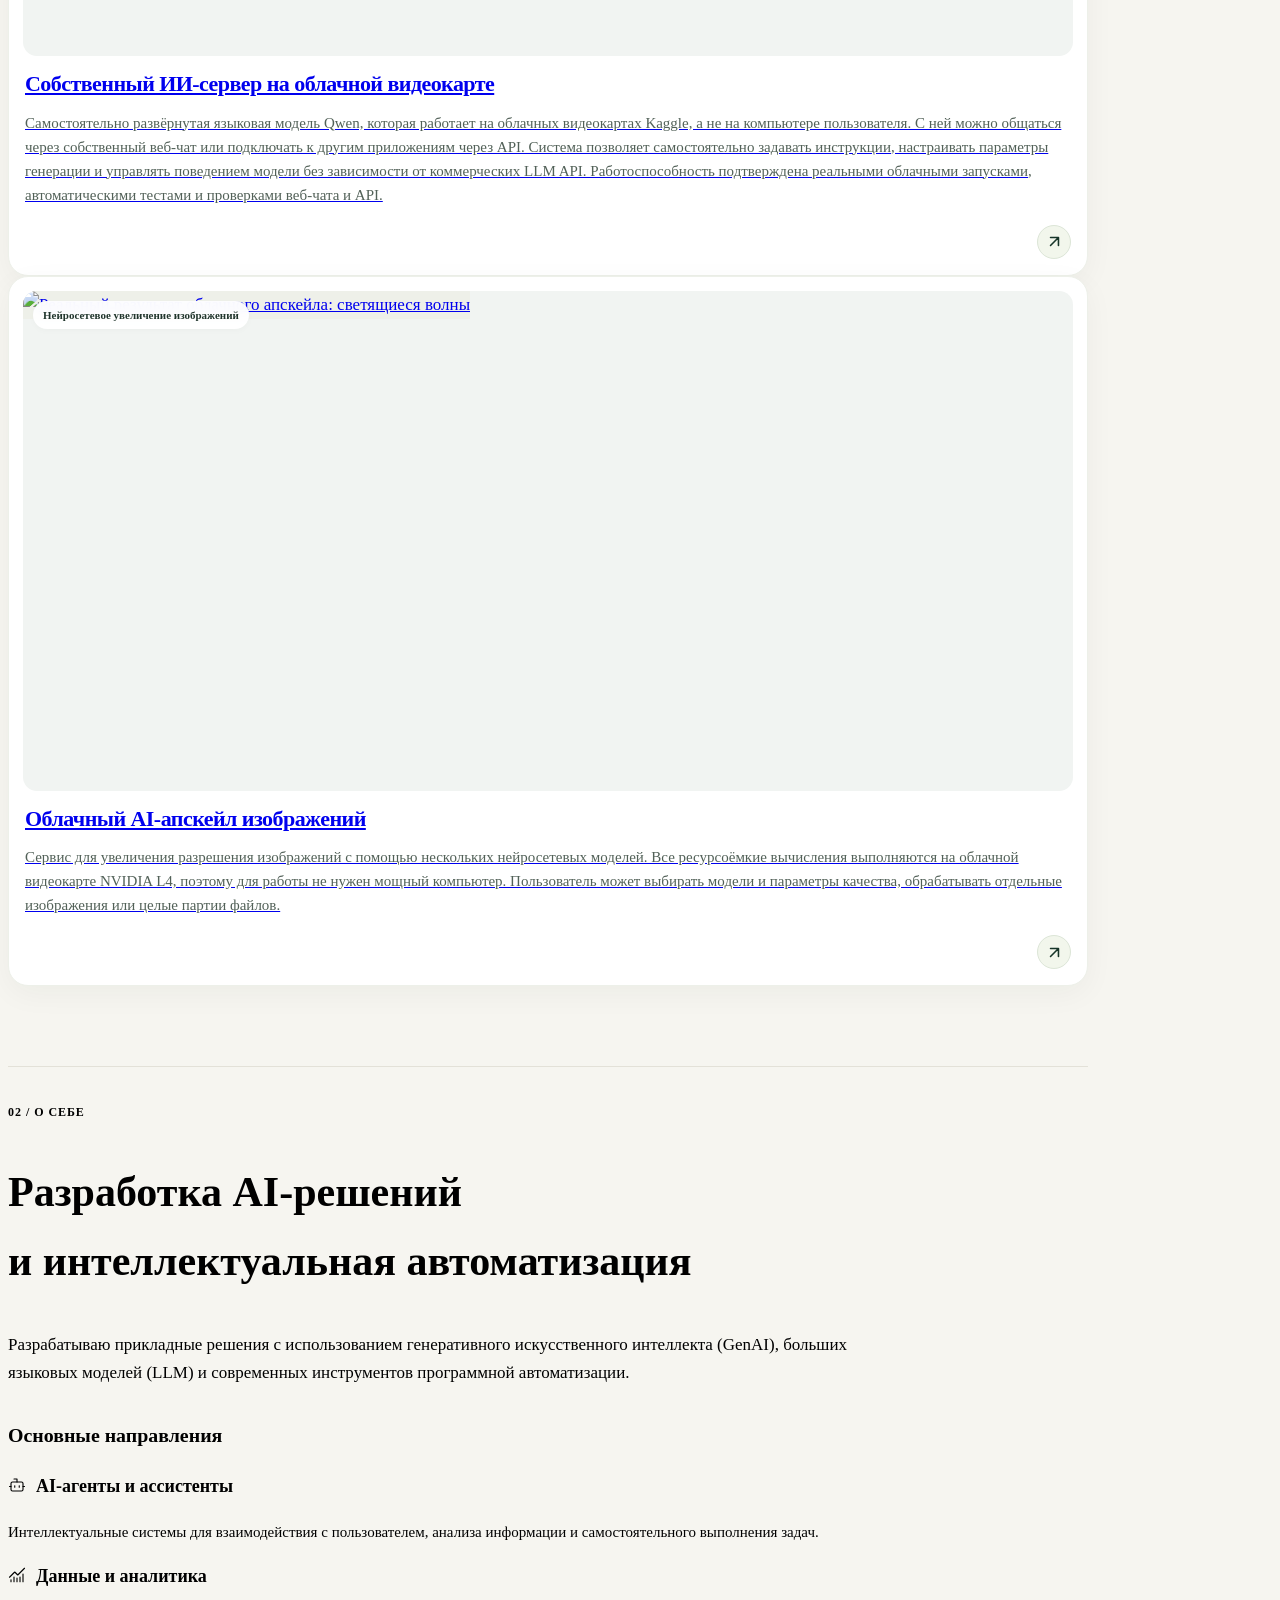
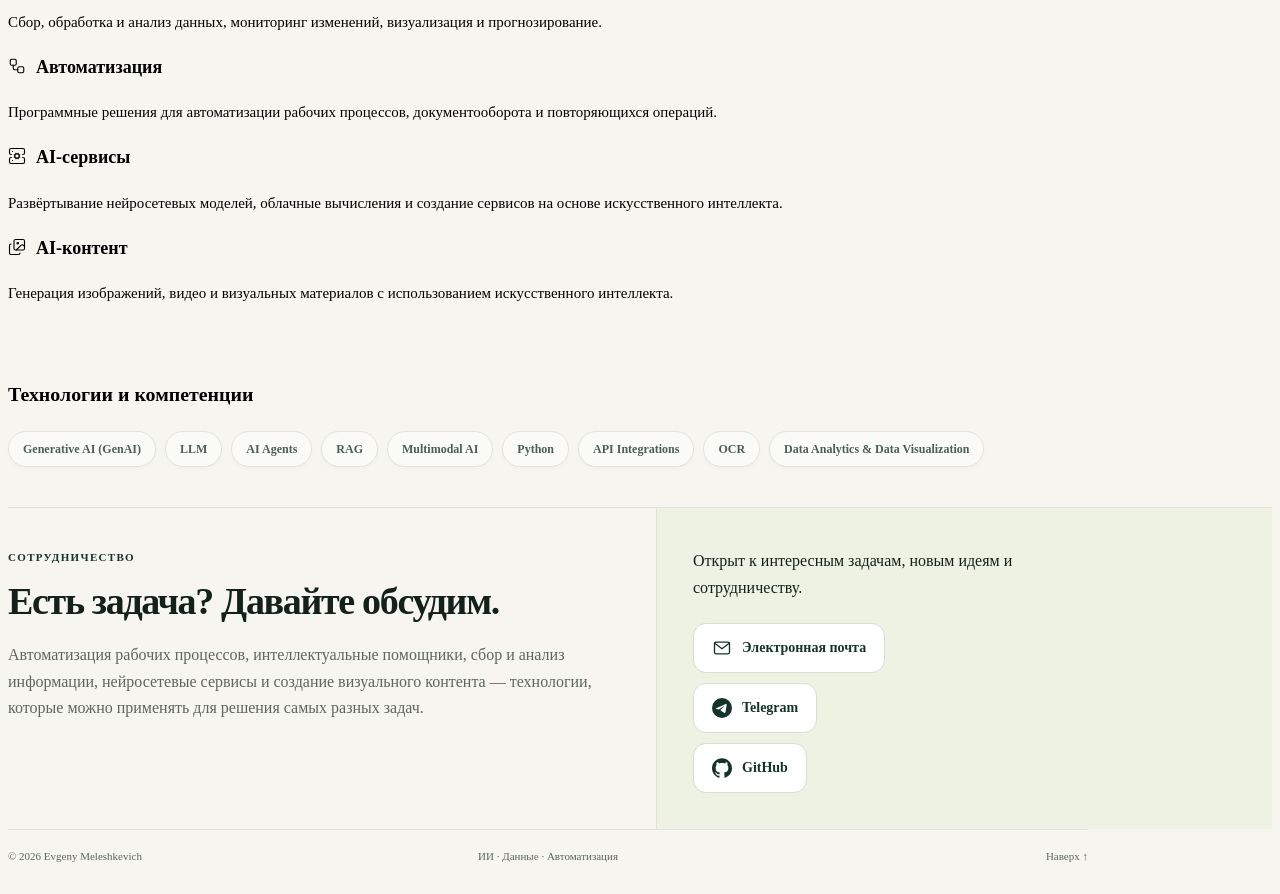
==== commit 8872858b: "Update Russian portfolio project titles and descriptions" ====
--- a/index.html
+++ b/index.html
@@ -1,6 +1,6 @@
 <!DOCTYPE html>
 
-<html lang="ru"><head><meta charset="utf-8"/><meta content="width=device-width,initial-scale=1" name="viewport"/><meta content="#f6f5f0" name="theme-color"/><title>Evgeny Meleshkevich — AI, Data &amp; Automation</title><meta content="Евгений Мелешкевич. ИИ-инструменты, сбор данных, аналитика и автоматизация рабочих процессов." name="description"/><link href="https://evgeny-meleshkevich.github.io/" rel="canonical"/><link href="assets/favicon.svg" rel="icon" type="image/svg+xml"/><link href="style.css" rel="stylesheet"/><script defer="" src="projects.js?v=20261012-card-copy"></script><script defer="" src="app.js?v=20261012-simple-hero"></script><link href="themes.css?v=20261010" rel="stylesheet"/><script src="themes.js?v=20261010-green"></script><link href="home-refresh.css?v=20261012-simple-hero" rel="stylesheet"/><script defer="" src="home-refresh.js?v=20261012-simple-hero"></script><link as="image" href="assets/hero-reference-clean.webp" rel="preload"/><link href="project-cards.css?v=20261012-card-copy" rel="stylesheet"/><link href="footer.css?v=20261012-split" rel="stylesheet"/></head>
+<html lang="ru"><head><meta charset="utf-8"/><meta content="width=device-width,initial-scale=1" name="viewport"/><meta content="#f6f5f0" name="theme-color"/><title>Evgeny Meleshkevich — AI, Data &amp; Automation</title><meta content="Евгений Мелешкевич. ИИ-инструменты, сбор данных, аналитика и автоматизация рабочих процессов." name="description"/><link href="https://evgeny-meleshkevich.github.io/" rel="canonical"/><link href="assets/favicon.svg" rel="icon" type="image/svg+xml"/><link href="style.css" rel="stylesheet"/><script defer="" src="projects.js?v=20261012-approved-ru"></script><script defer="" src="app.js?v=20261012-simple-hero"></script><link href="themes.css?v=20261010" rel="stylesheet"/><script src="themes.js?v=20261010-green"></script><link href="home-refresh.css?v=20261012-simple-hero" rel="stylesheet"/><script defer="" src="home-refresh.js?v=20261012-simple-hero"></script><link as="image" href="assets/hero-reference-clean.webp" rel="preload"/><link href="project-cards.css?v=20261012-card-copy" rel="stylesheet"/><link href="footer.css?v=20261012-split" rel="stylesheet"/></head>
 <body><a class="skip" data-i18n="skip" href="#main">Перейти к содержимому</a>
 <header class="header"><a aria-label="Evgeny Meleshkevich" class="brand" href="#"><span class="brand-name">Evgeny Meleshkevich</span></a><div class="header-actions"><div aria-label="Язык / Language" class="languages" role="group"><button aria-pressed="true" data-lang="ru" type="button">RU</button><span>/</span><button aria-pressed="false" data-lang="en" type="button">EN</button></div><a class="github-link" href="https://github.com/evgeny-meleshkevich" rel="noopener noreferrer" target="_blank">GitHub<svg aria-hidden="true" class="icon" viewbox="0 0 24 24"><path d="M7 17 17 7M7 7h10v10"></path></svg></a></div></header>
 <main id="main"><section class="hero wrap work-hero"><div class="hero-content"><h1 data-home-copy="heading">Портфолио</h1><p class="intro" data-i18n="portfolioLead">ИИ-сервисы, работа с данными и автоматизация — проекты, интерфейсы и результаты.</p><div class="hero-links"><a class="hero-button hero-button-primary" href="#work"><span data-home-copy="work">Смотреть работы</span><svg aria-hidden="true" viewbox="0 0 24 24"><path d="M7 17 17 7M7 7h10v10"></path></svg></a><a class="hero-button hero-button-secondary" href="#about"><span data-home-copy="about">Обо мне</span><svg aria-hidden="true" viewbox="0 0 24 24"><path d="M7 17 17 7M7 7h10v10"></path></svg></a><a class="hero-button hero-button-secondary" href="#contact"><span data-home-copy="hero-contact">Связаться</span><svg aria-hidden="true" viewbox="0 0 24 24"><path d="M7 17 17 7M7 7h10v10"></path></svg></a></div></div><div aria-hidden="true" class="hero-orbits"><i></i><i></i><i></i></div></section>
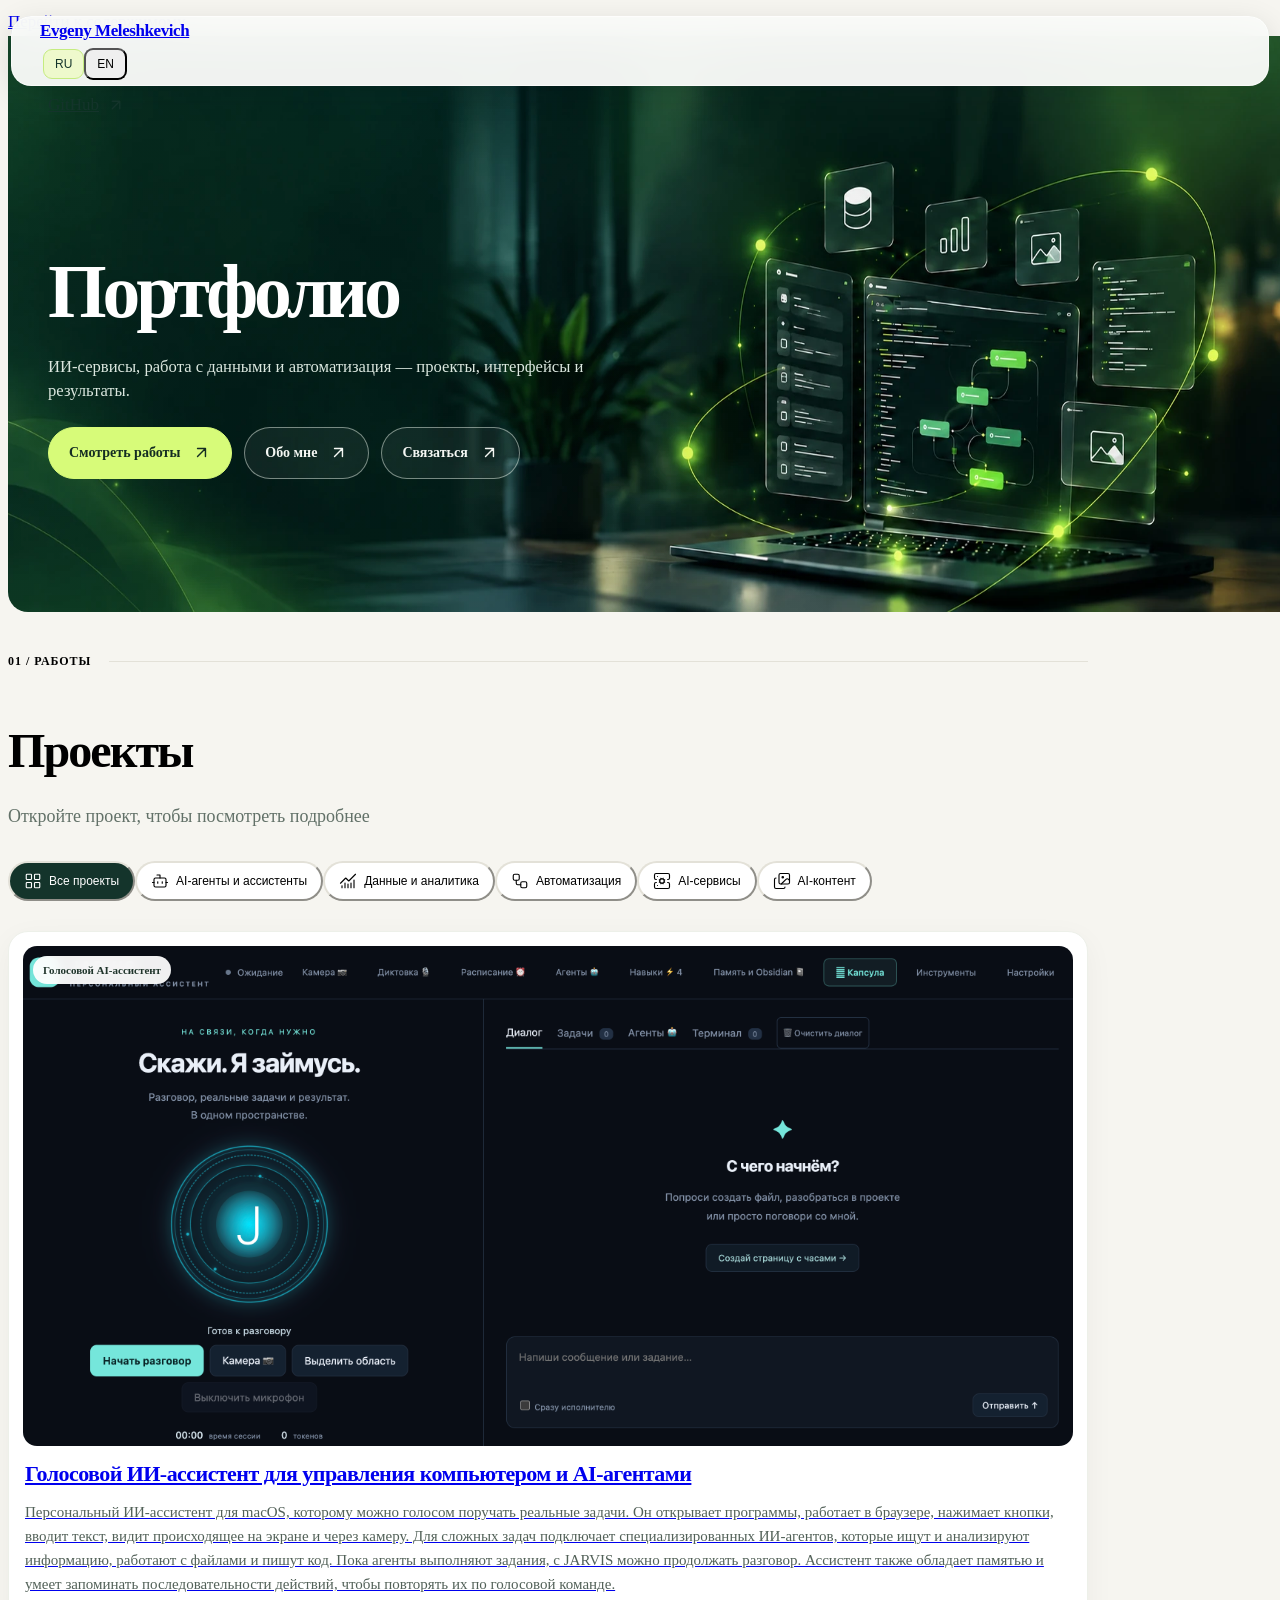
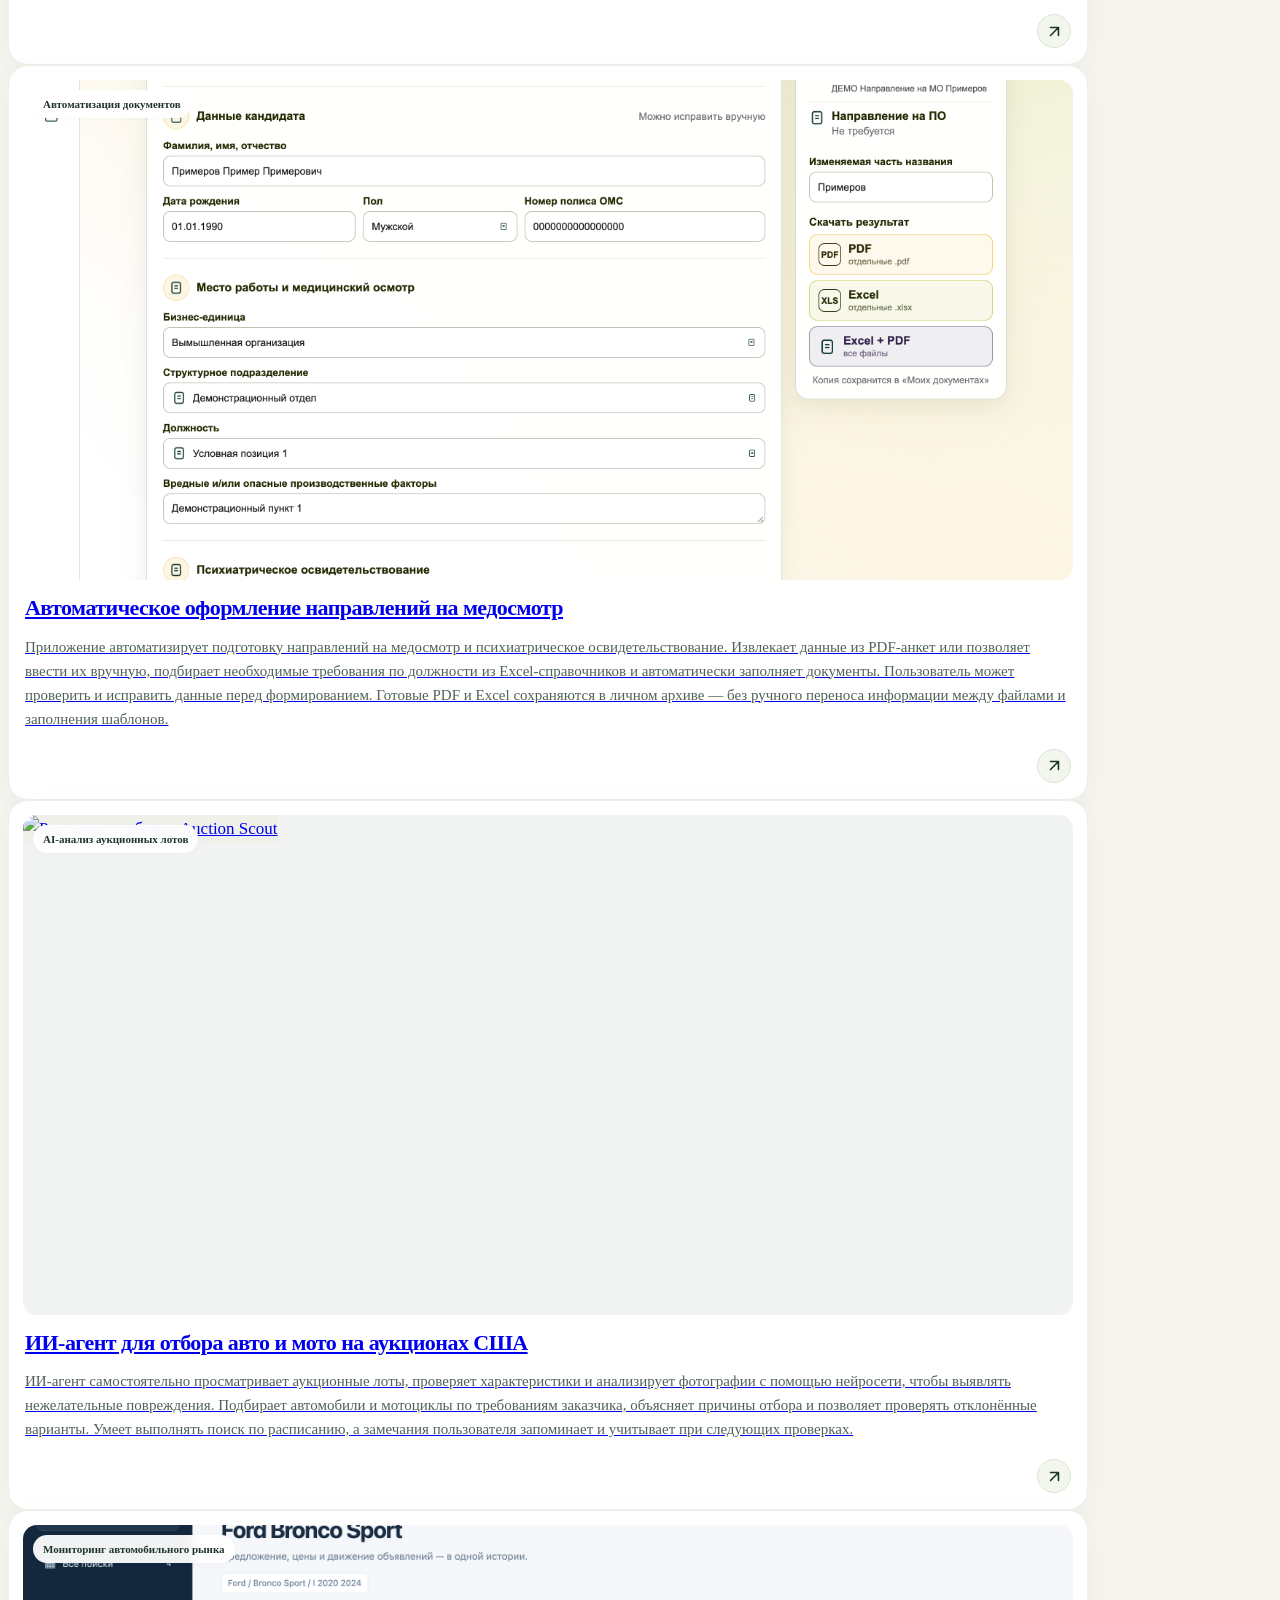
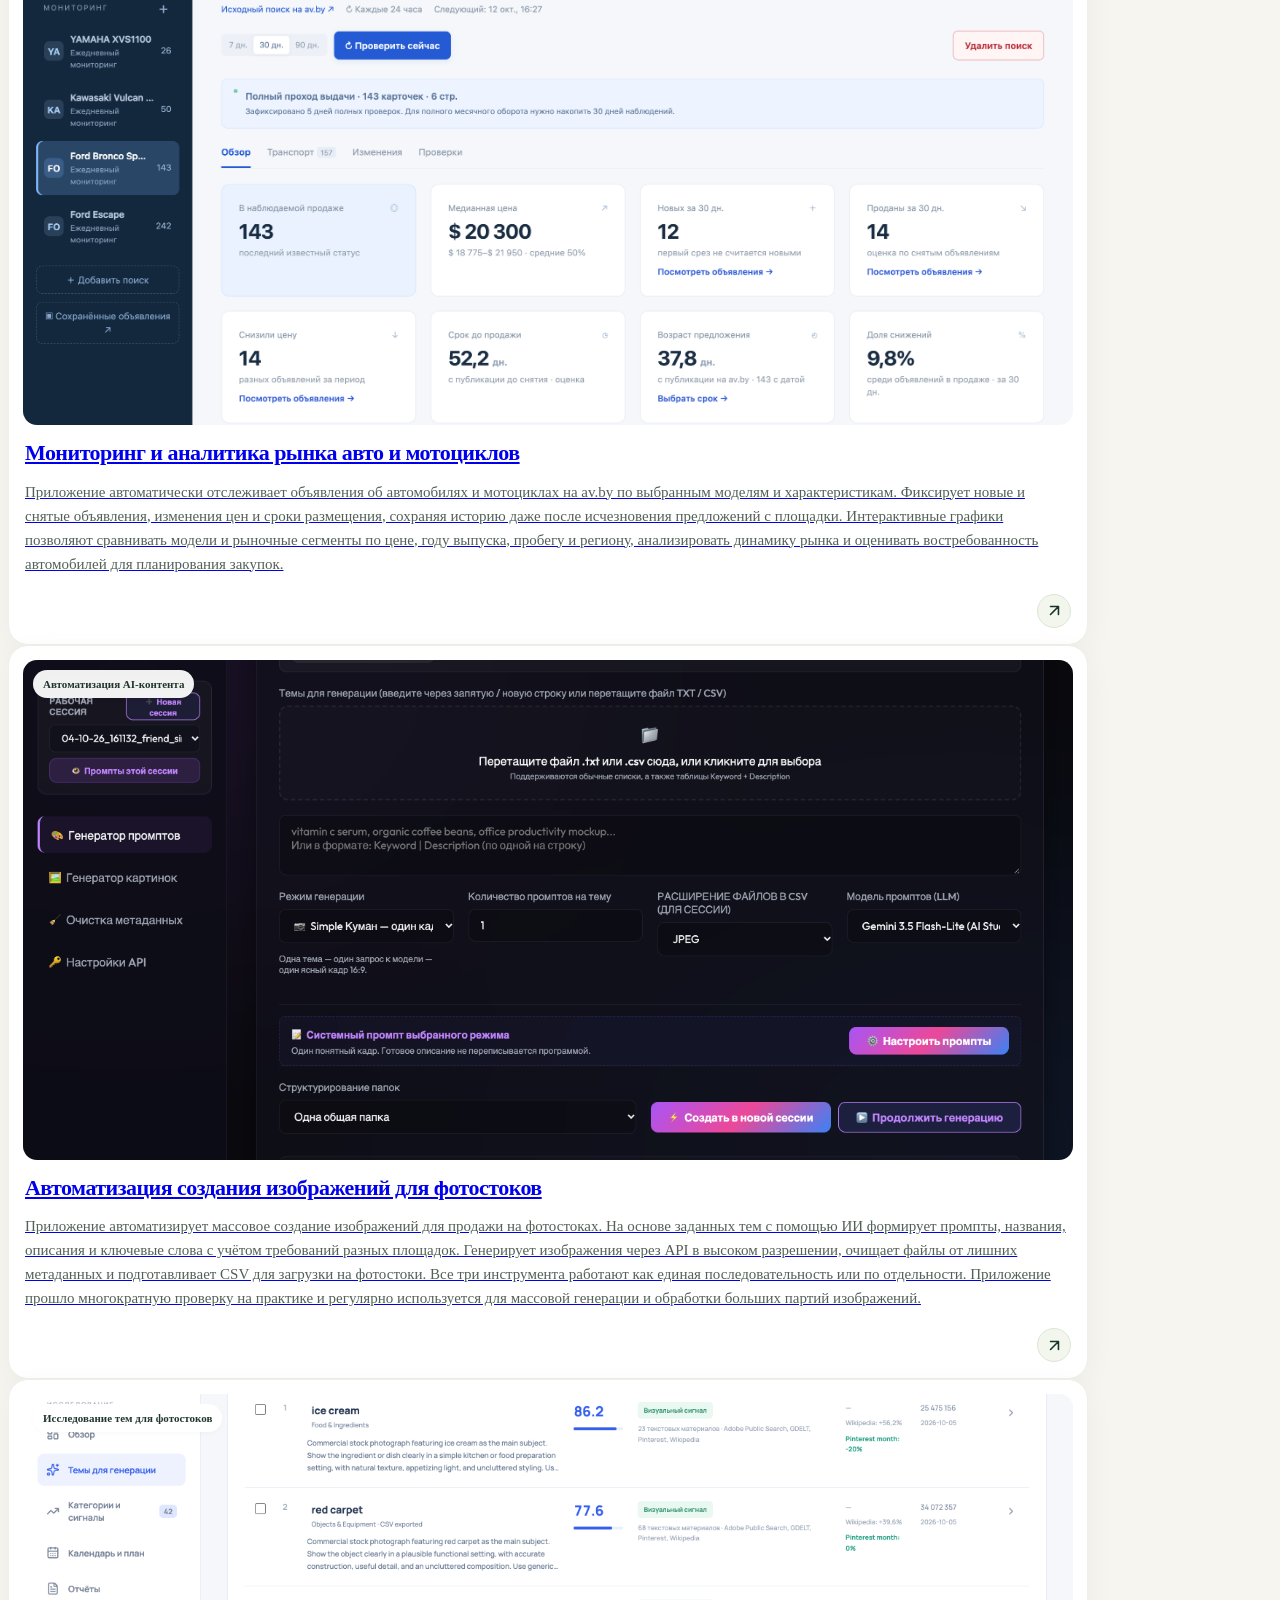
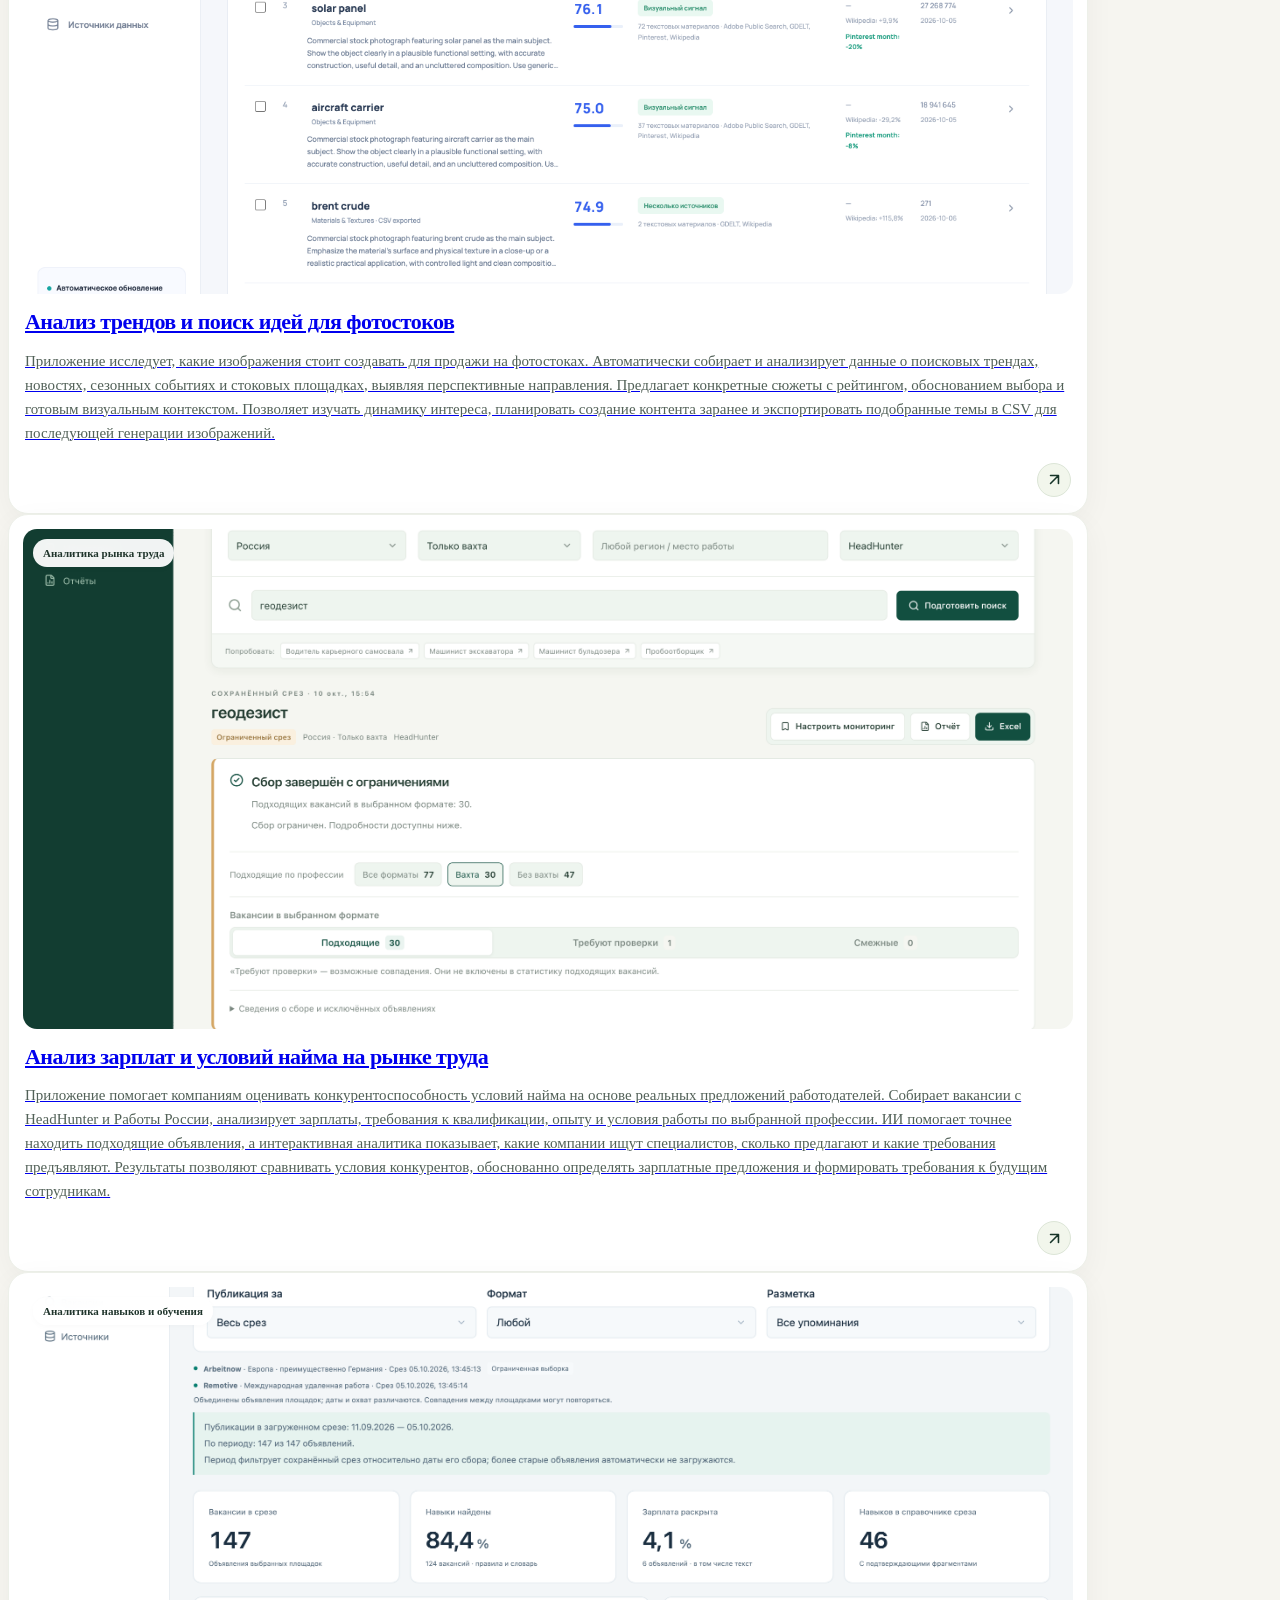
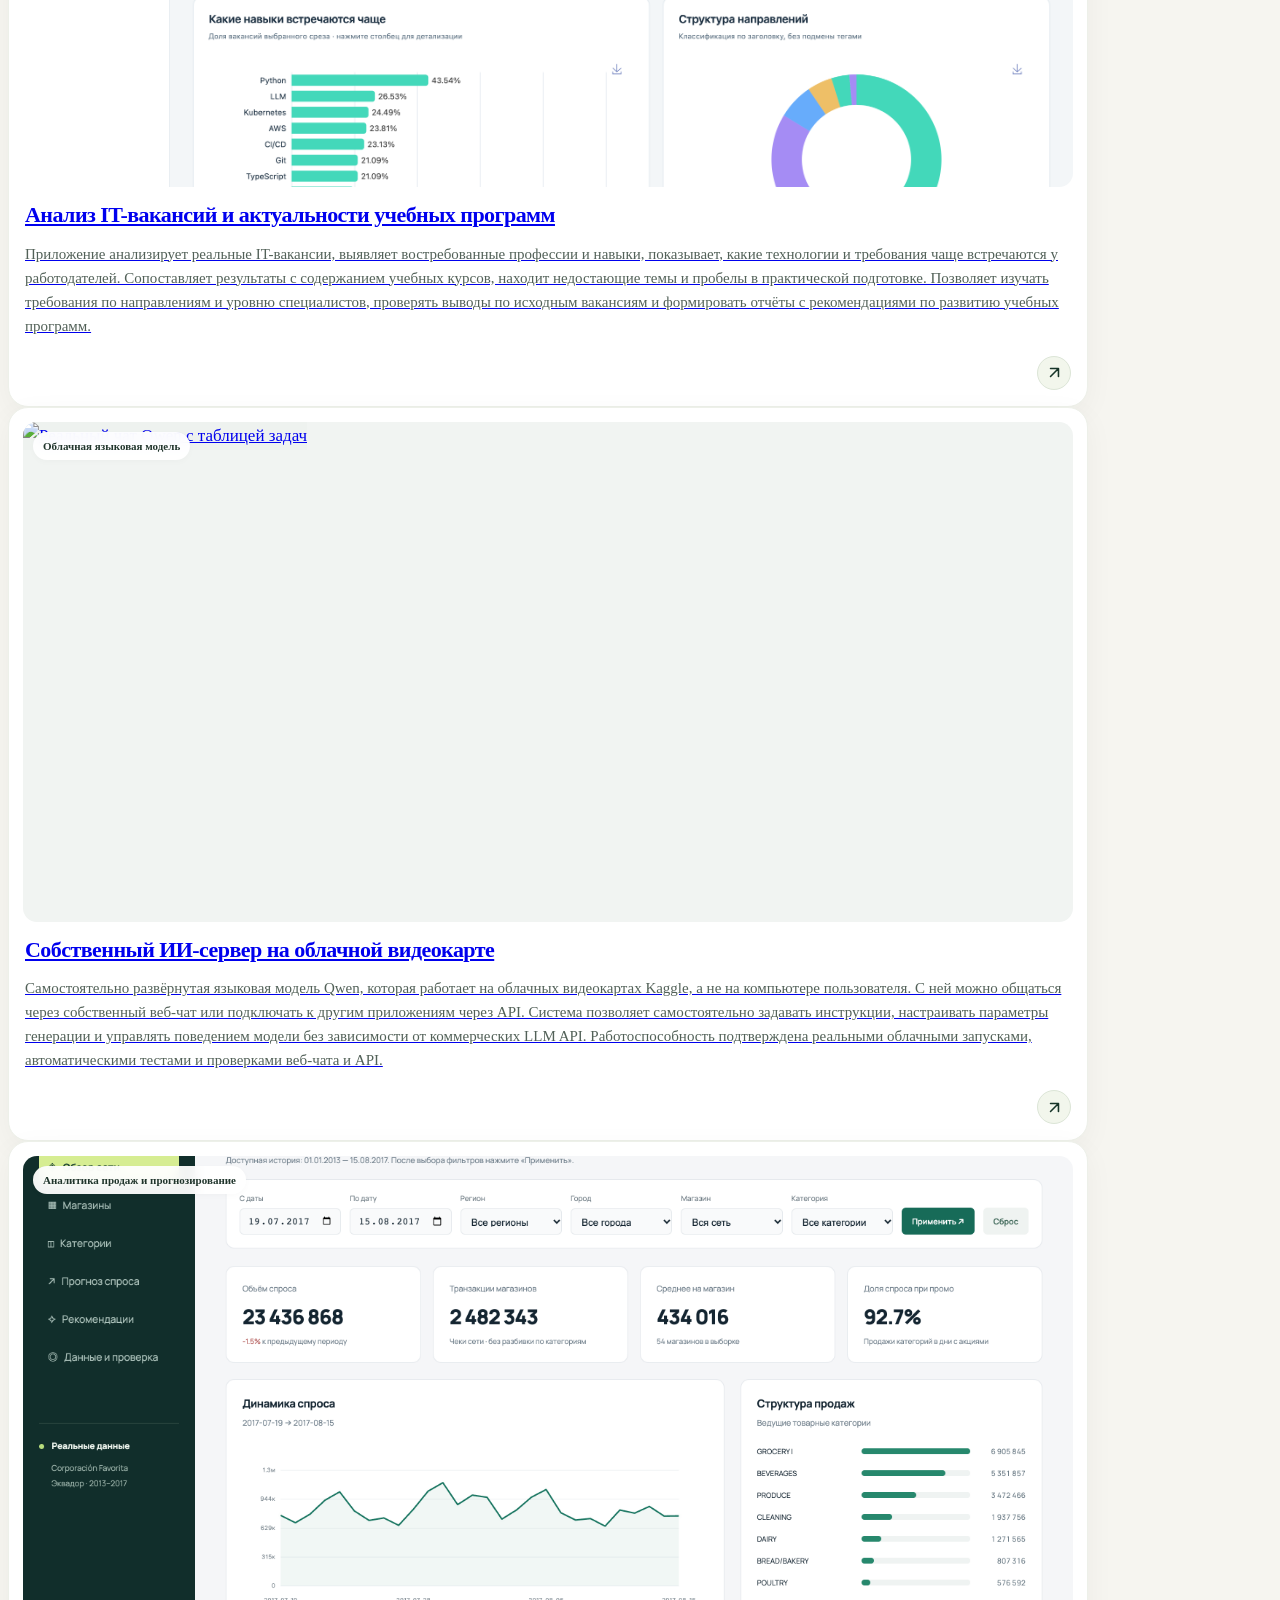
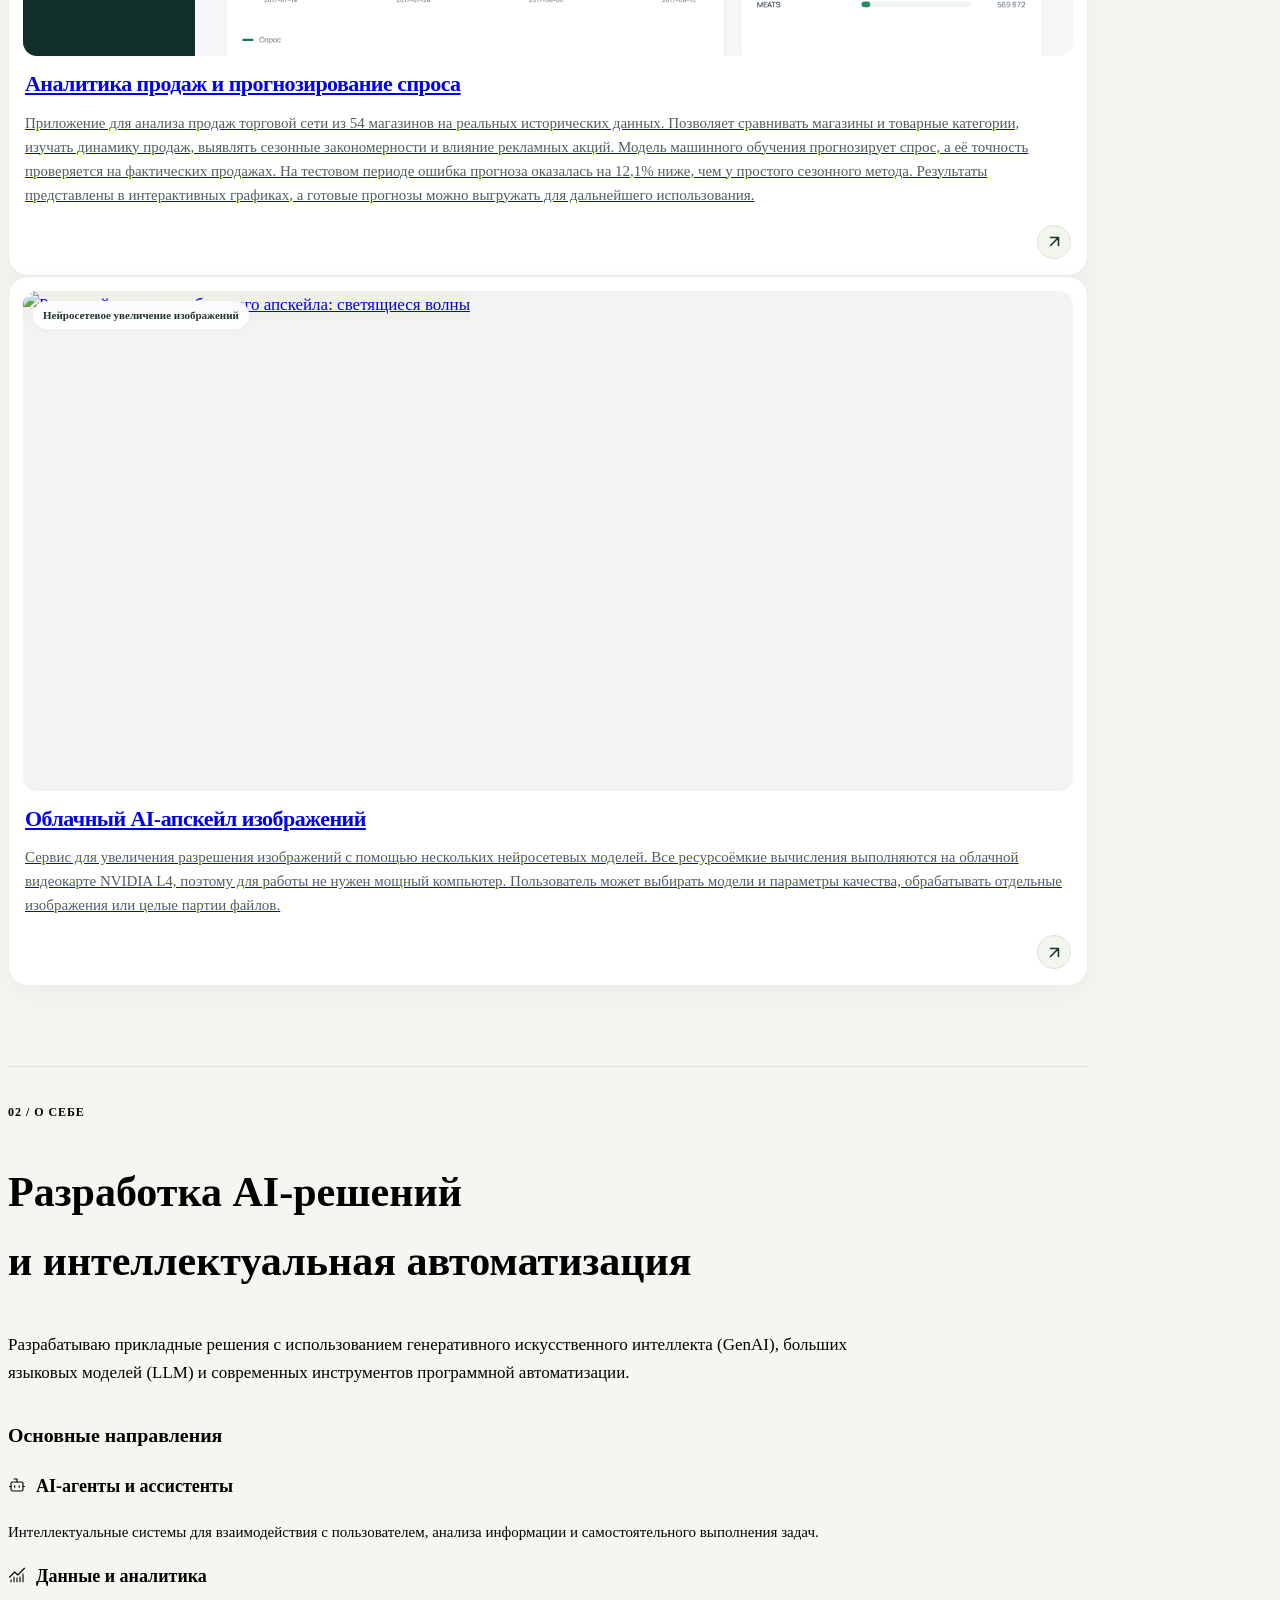
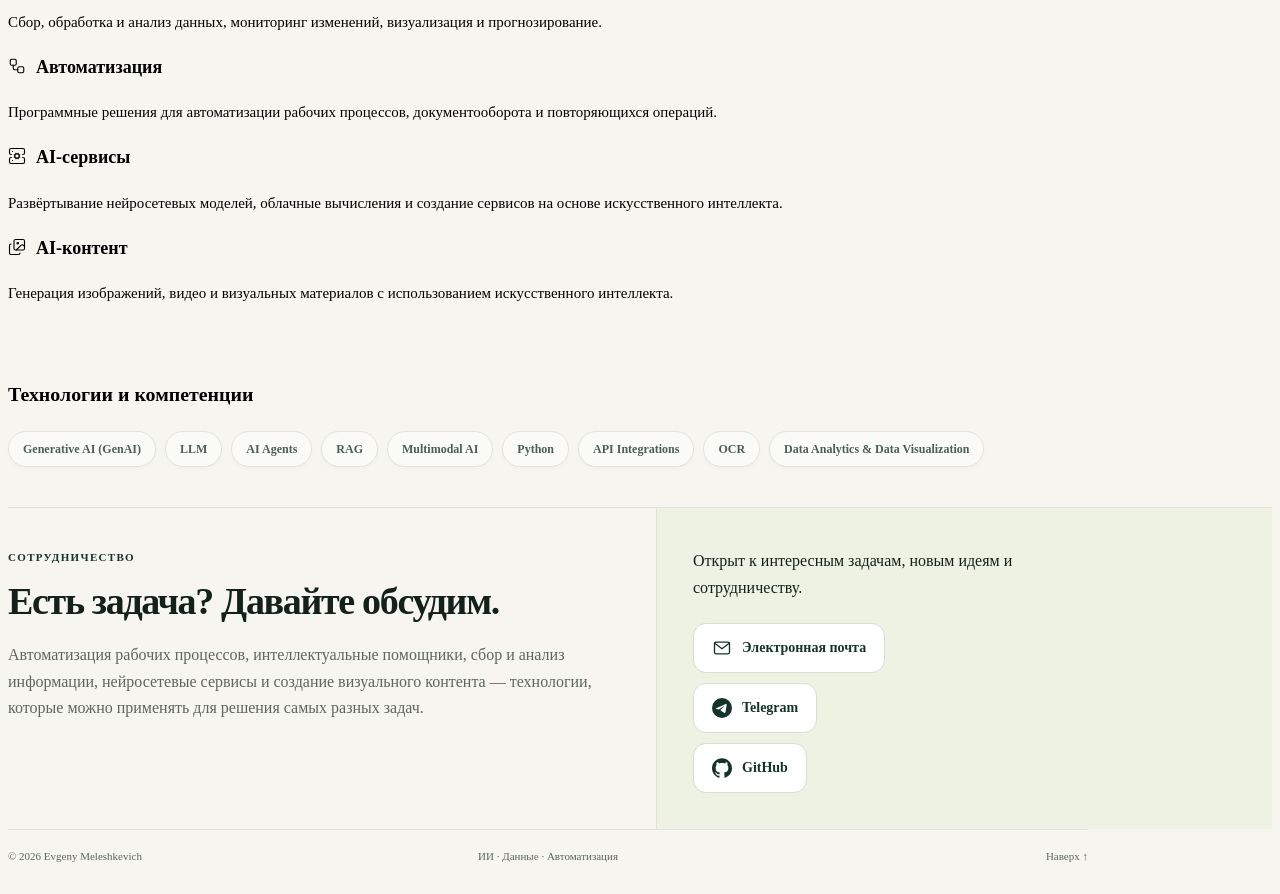
==== commit 178fe488: "Reorder portfolio projects into requested desktop pairs" ====
--- a/index.html
+++ b/index.html
@@ -1,6 +1,6 @@
 <!DOCTYPE html>
 
-<html lang="ru"><head><meta charset="utf-8"/><meta content="width=device-width,initial-scale=1" name="viewport"/><meta content="#f6f5f0" name="theme-color"/><title>Evgeny Meleshkevich — AI, Data &amp; Automation</title><meta content="Евгений Мелешкевич. ИИ-инструменты, сбор данных, аналитика и автоматизация рабочих процессов." name="description"/><link href="https://evgeny-meleshkevich.github.io/" rel="canonical"/><link href="assets/favicon.svg" rel="icon" type="image/svg+xml"/><link href="style.css" rel="stylesheet"/><script defer="" src="projects.js?v=20261012-approved-ru"></script><script defer="" src="app.js?v=20261012-simple-hero"></script><link href="themes.css?v=20261010" rel="stylesheet"/><script src="themes.js?v=20261010-green"></script><link href="home-refresh.css?v=20261012-simple-hero" rel="stylesheet"/><script defer="" src="home-refresh.js?v=20261012-simple-hero"></script><link as="image" href="assets/hero-reference-clean.webp" rel="preload"/><link href="project-cards.css?v=20261012-card-copy" rel="stylesheet"/><link href="footer.css?v=20261012-split" rel="stylesheet"/></head>
+<html lang="ru"><head><meta charset="utf-8"/><meta content="width=device-width,initial-scale=1" name="viewport"/><meta content="#f6f5f0" name="theme-color"/><title>Evgeny Meleshkevich — AI, Data &amp; Automation</title><meta content="Евгений Мелешкевич. ИИ-инструменты, сбор данных, аналитика и автоматизация рабочих процессов." name="description"/><link href="https://evgeny-meleshkevich.github.io/" rel="canonical"/><link href="assets/favicon.svg" rel="icon" type="image/svg+xml"/><link href="style.css" rel="stylesheet"/><script defer="" src="projects.js?v=20261012-project-order"></script><script defer="" src="app.js?v=20261012-simple-hero"></script><link href="themes.css?v=20261010" rel="stylesheet"/><script src="themes.js?v=20261010-green"></script><link href="home-refresh.css?v=20261012-simple-hero" rel="stylesheet"/><script defer="" src="home-refresh.js?v=20261012-simple-hero"></script><link as="image" href="assets/hero-reference-clean.webp" rel="preload"/><link href="project-cards.css?v=20261012-card-copy" rel="stylesheet"/><link href="footer.css?v=20261012-split" rel="stylesheet"/></head>
 <body><a class="skip" data-i18n="skip" href="#main">Перейти к содержимому</a>
 <header class="header"><a aria-label="Evgeny Meleshkevich" class="brand" href="#"><span class="brand-name">Evgeny Meleshkevich</span></a><div class="header-actions"><div aria-label="Язык / Language" class="languages" role="group"><button aria-pressed="true" data-lang="ru" type="button">RU</button><span>/</span><button aria-pressed="false" data-lang="en" type="button">EN</button></div><a class="github-link" href="https://github.com/evgeny-meleshkevich" rel="noopener noreferrer" target="_blank">GitHub<svg aria-hidden="true" class="icon" viewbox="0 0 24 24"><path d="M7 17 17 7M7 7h10v10"></path></svg></a></div></header>
 <main id="main"><section class="hero wrap work-hero"><div class="hero-content"><h1 data-home-copy="heading">Портфолио</h1><p class="intro" data-i18n="portfolioLead">ИИ-сервисы, работа с данными и автоматизация — проекты, интерфейсы и результаты.</p><div class="hero-links"><a class="hero-button hero-button-primary" href="#work"><span data-home-copy="work">Смотреть работы</span><svg aria-hidden="true" viewbox="0 0 24 24"><path d="M7 17 17 7M7 7h10v10"></path></svg></a><a class="hero-button hero-button-secondary" href="#about"><span data-home-copy="about">Обо мне</span><svg aria-hidden="true" viewbox="0 0 24 24"><path d="M7 17 17 7M7 7h10v10"></path></svg></a><a class="hero-button hero-button-secondary" href="#contact"><span data-home-copy="hero-contact">Связаться</span><svg aria-hidden="true" viewbox="0 0 24 24"><path d="M7 17 17 7M7 7h10v10"></path></svg></a></div></div><div aria-hidden="true" class="hero-orbits"><i></i><i></i><i></i></div></section>
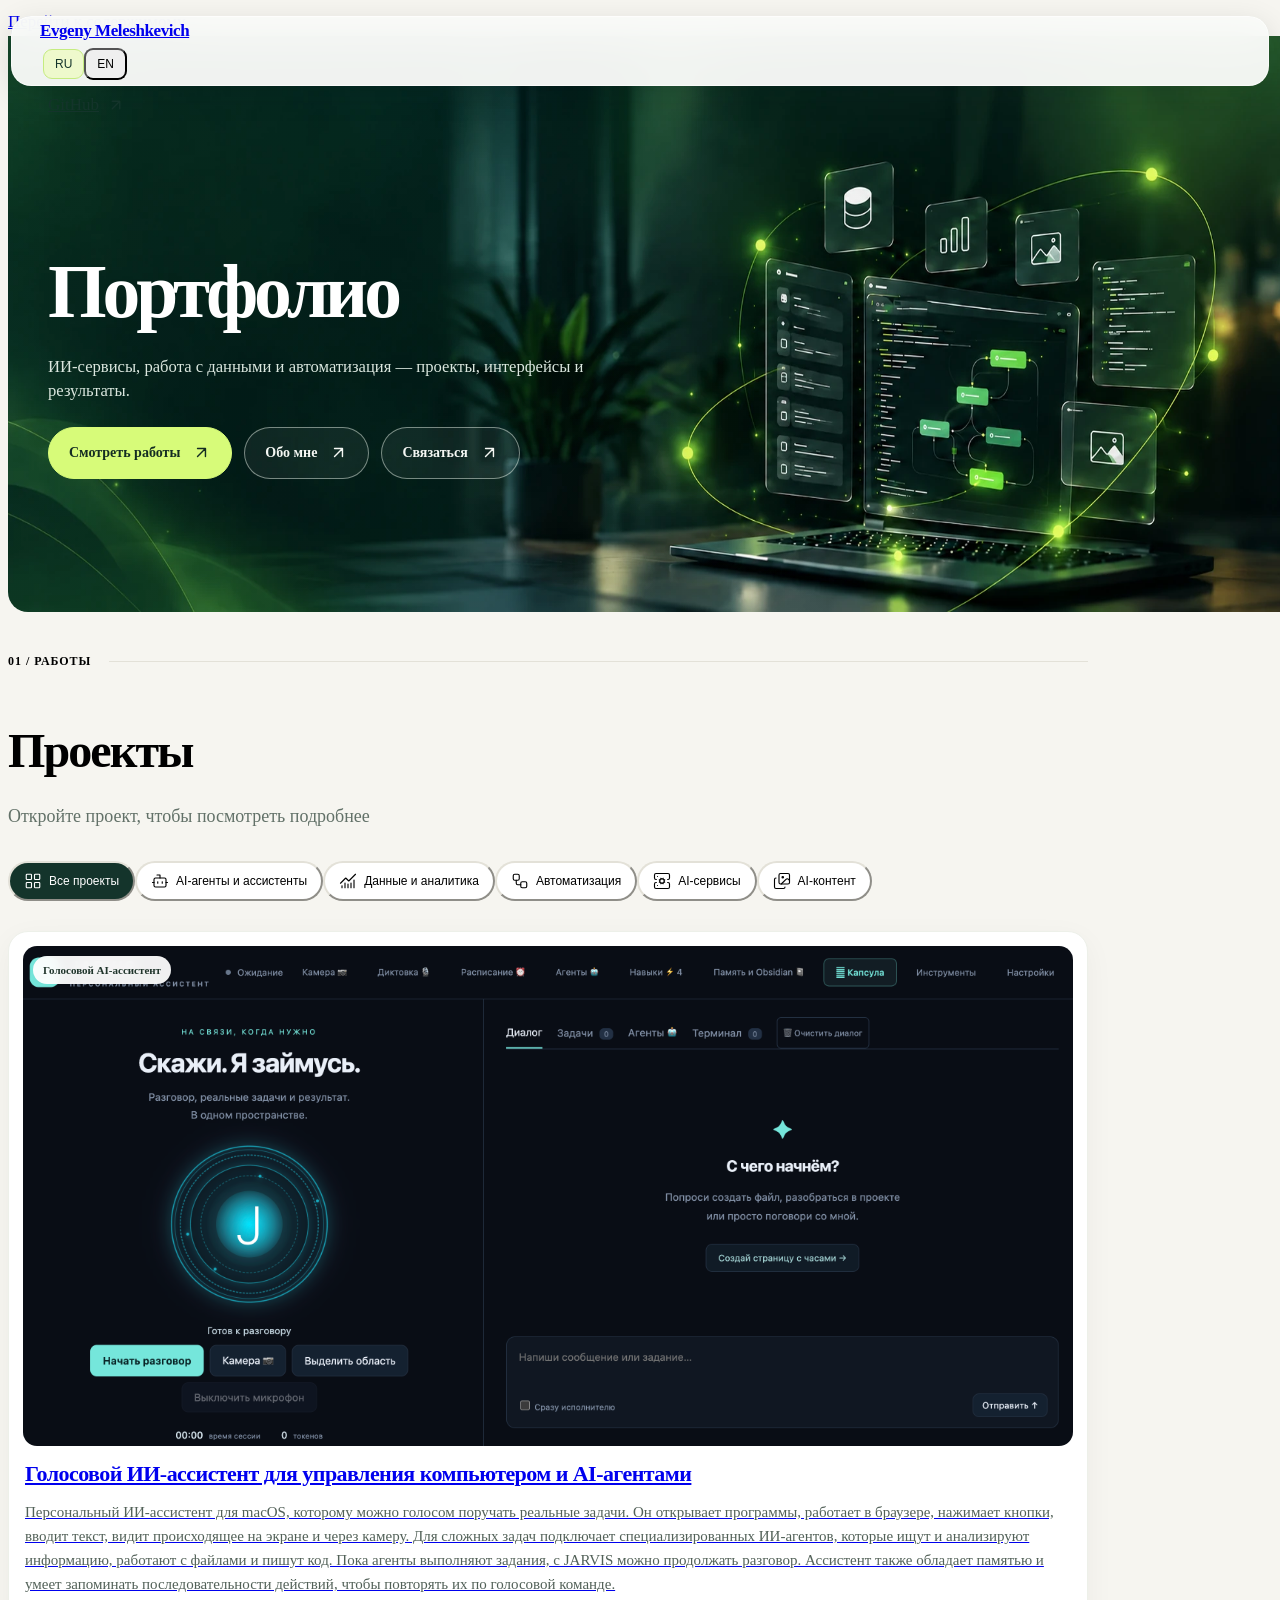
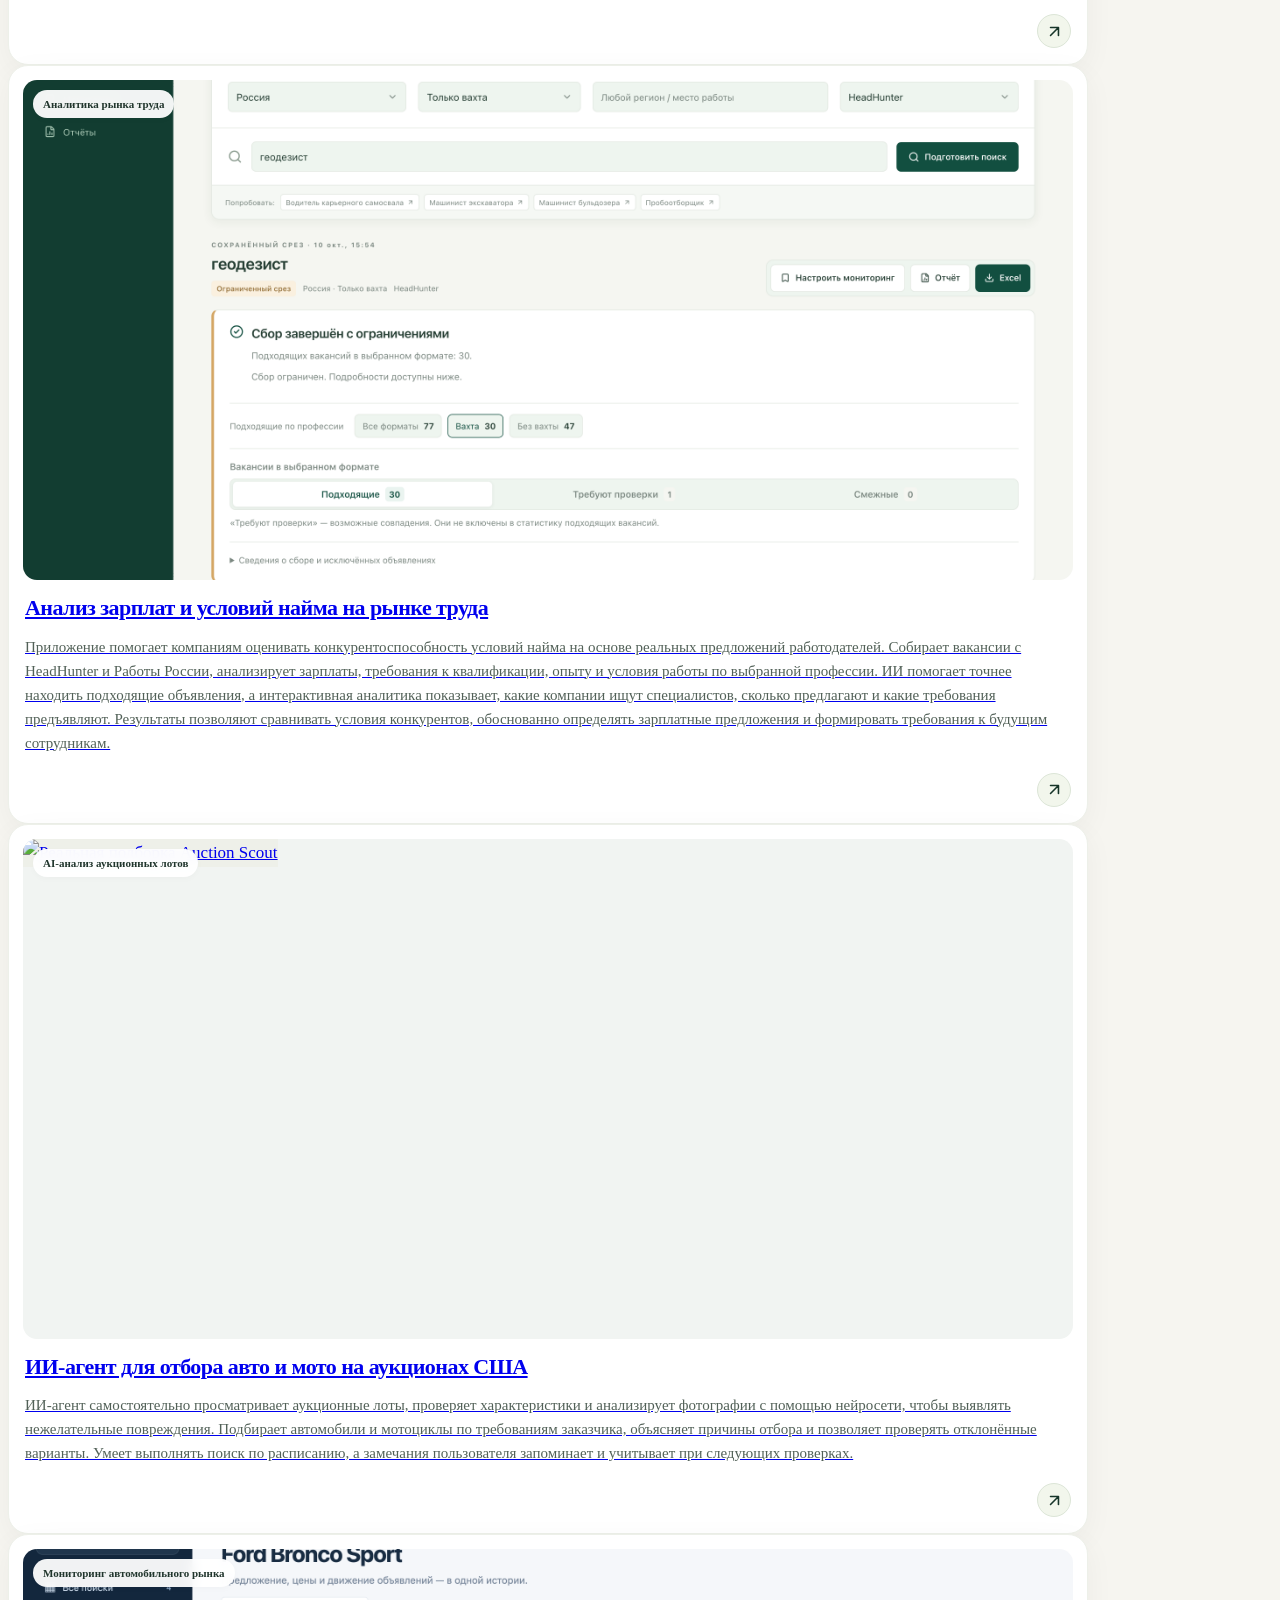
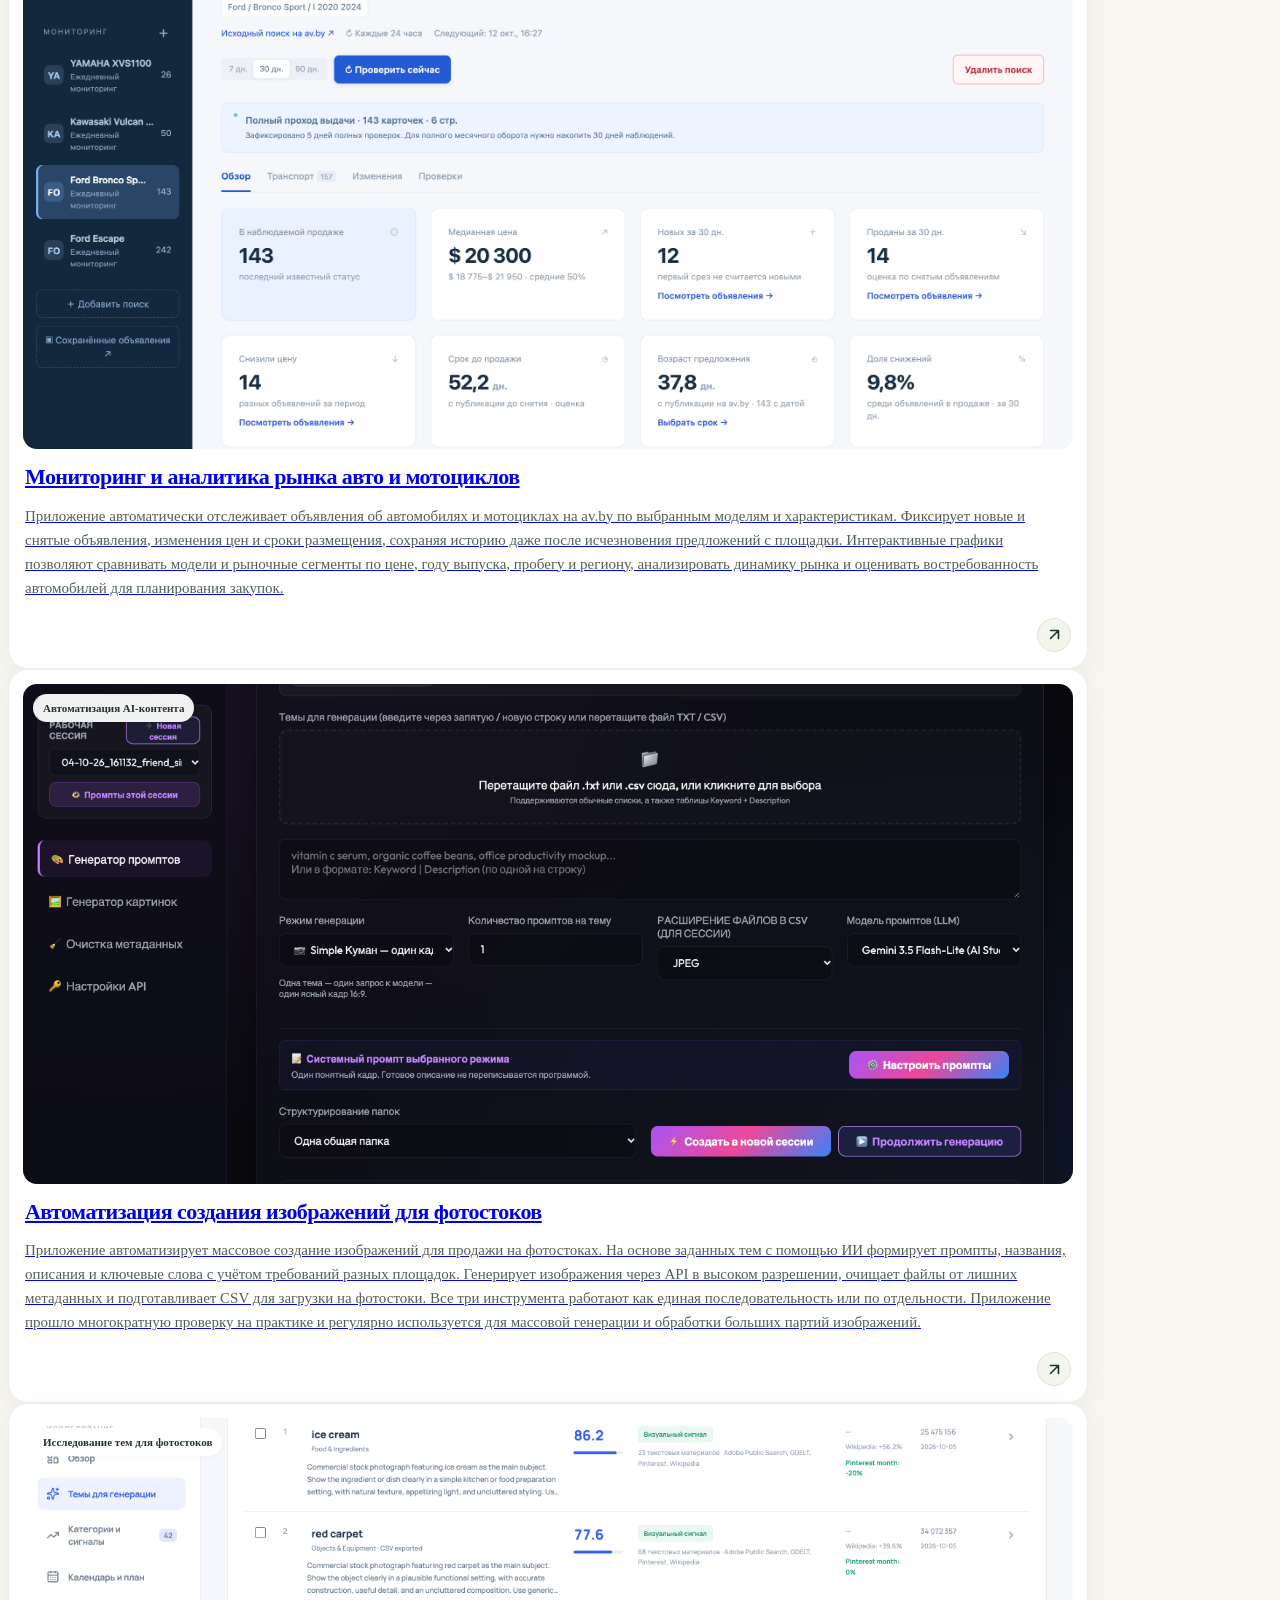
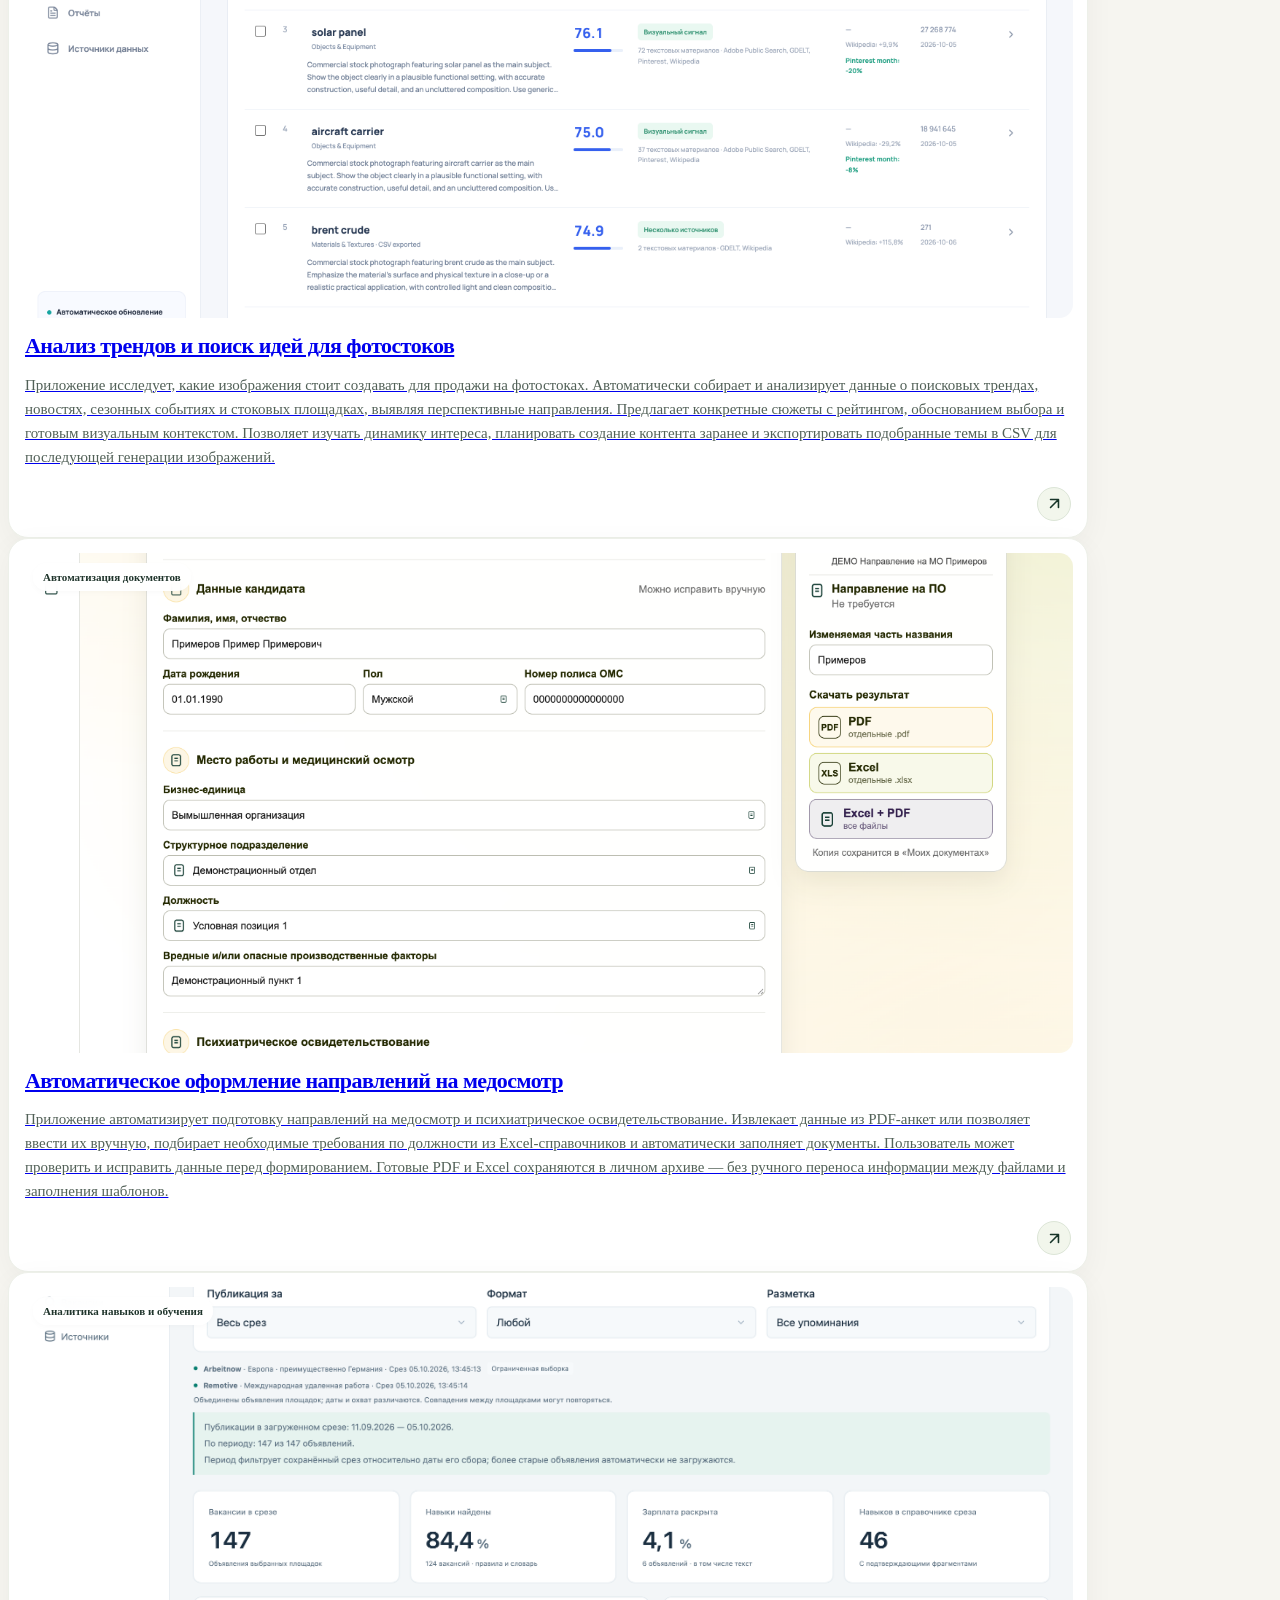
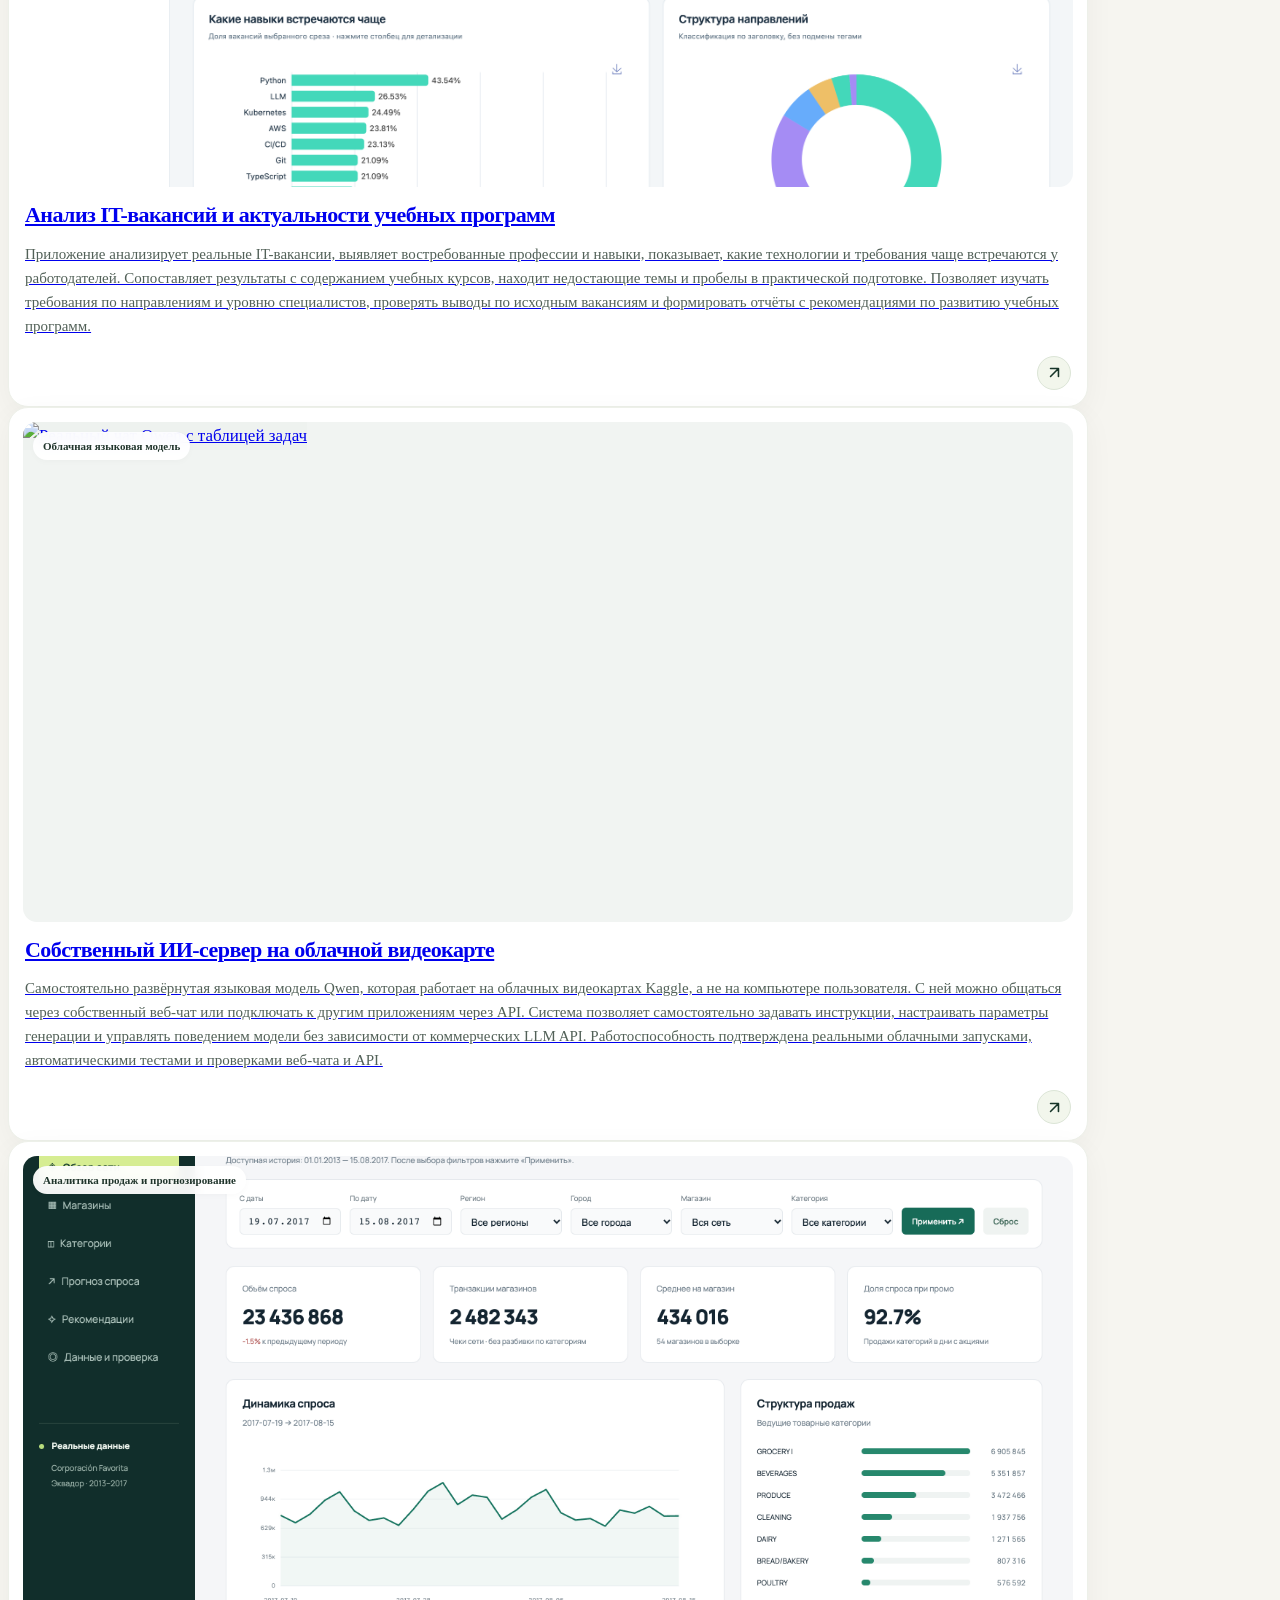
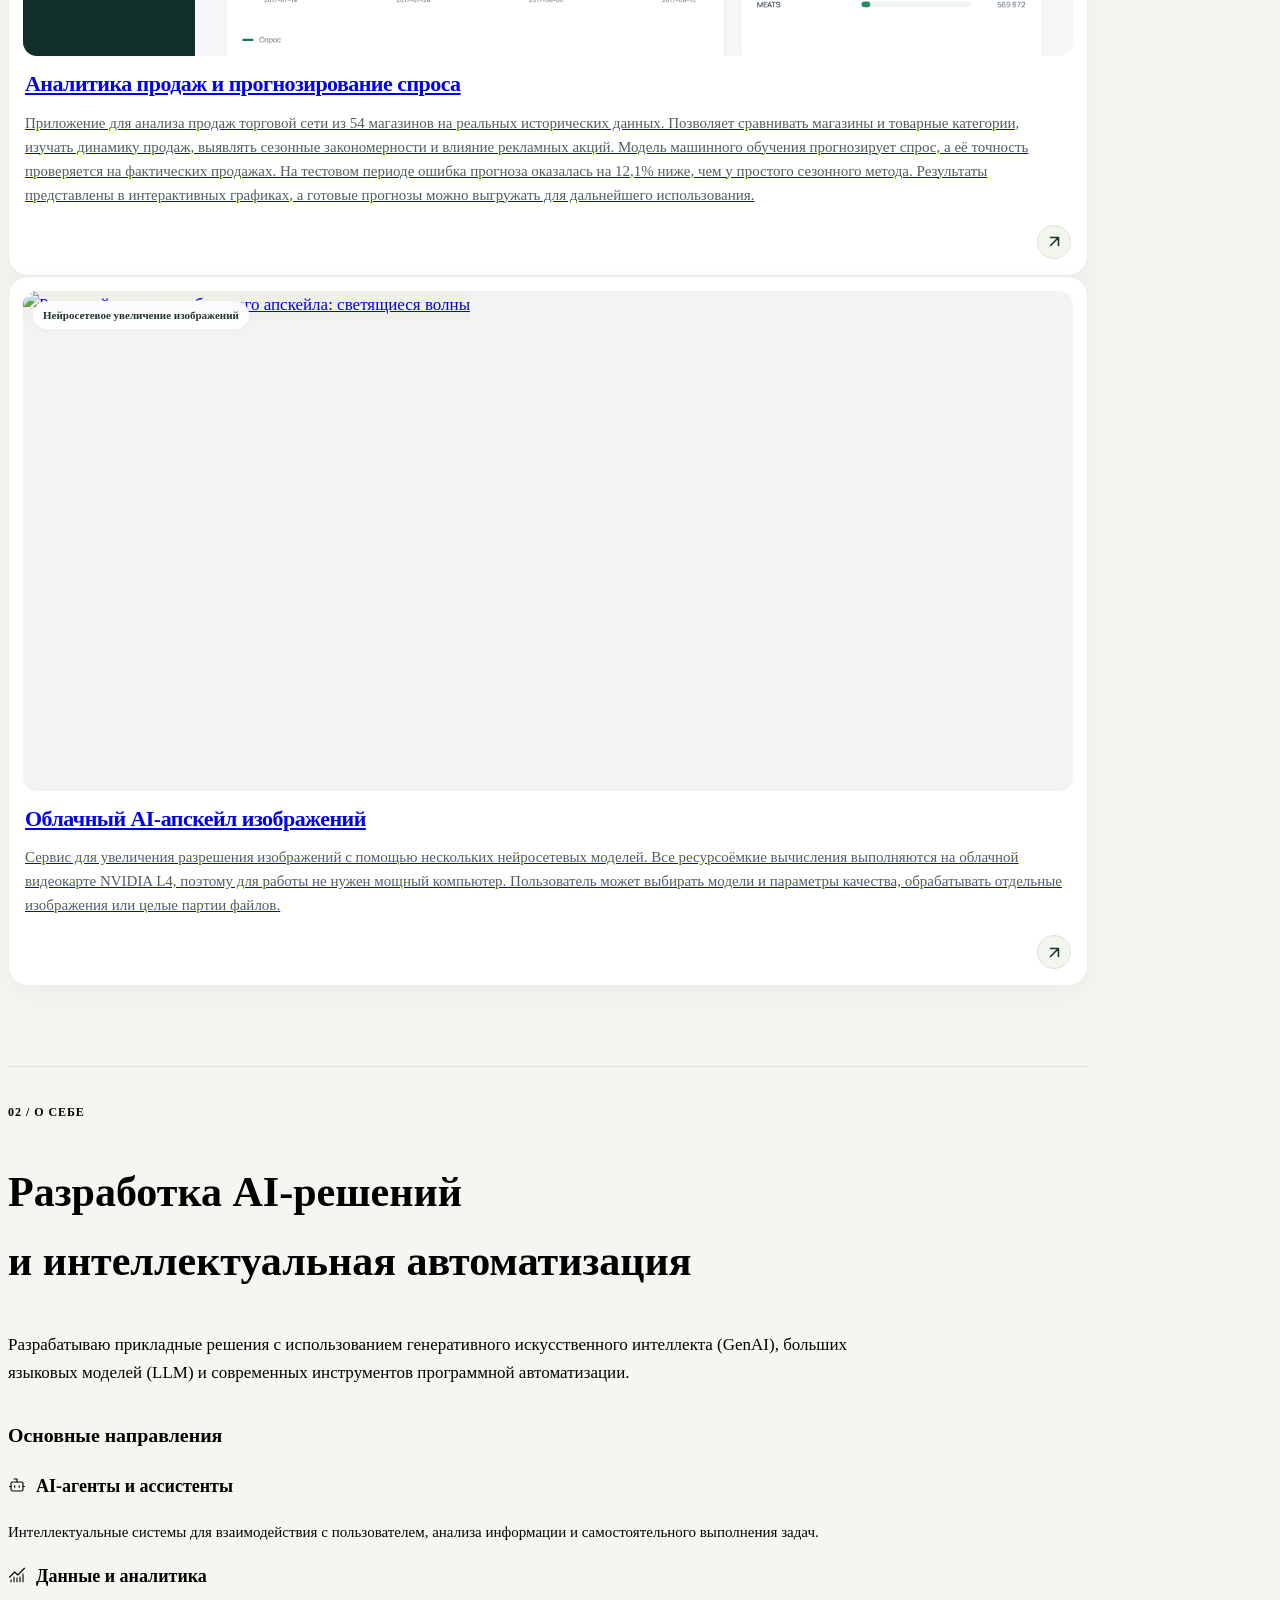
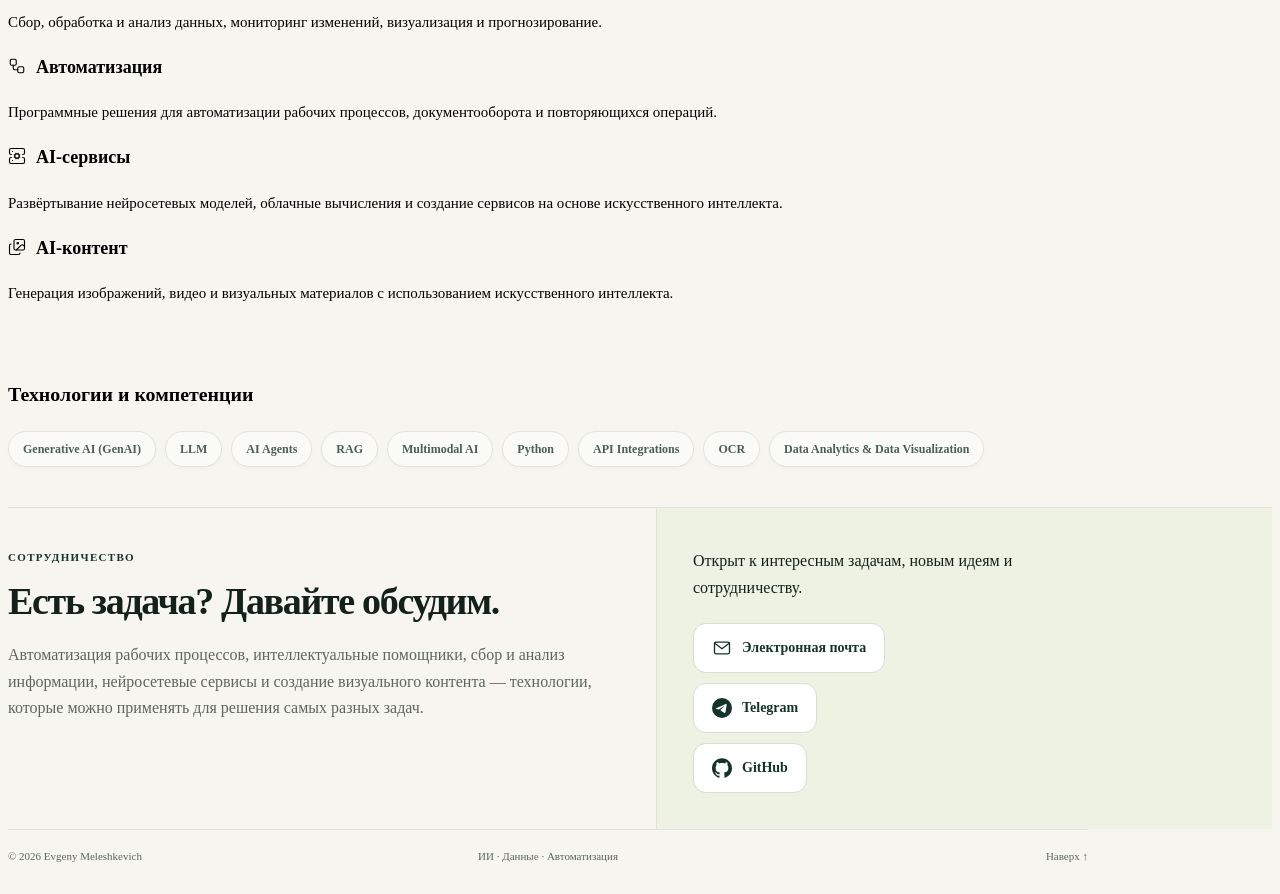
==== commit 51d267a6: "Swap Medflow and MarketLens positions in portfolio projects list" ====
--- a/index.html
+++ b/index.html
@@ -1,6 +1,6 @@
 <!DOCTYPE html>
 
-<html lang="ru"><head><meta charset="utf-8"/><meta content="width=device-width,initial-scale=1" name="viewport"/><meta content="#f6f5f0" name="theme-color"/><title>Evgeny Meleshkevich — AI, Data &amp; Automation</title><meta content="Евгений Мелешкевич. ИИ-инструменты, сбор данных, аналитика и автоматизация рабочих процессов." name="description"/><link href="https://evgeny-meleshkevich.github.io/" rel="canonical"/><link href="assets/favicon.svg" rel="icon" type="image/svg+xml"/><link href="style.css" rel="stylesheet"/><script defer="" src="projects.js?v=20261012-project-order"></script><script defer="" src="app.js?v=20261012-simple-hero"></script><link href="themes.css?v=20261010" rel="stylesheet"/><script src="themes.js?v=20261010-green"></script><link href="home-refresh.css?v=20261012-simple-hero" rel="stylesheet"/><script defer="" src="home-refresh.js?v=20261012-simple-hero"></script><link as="image" href="assets/hero-reference-clean.webp" rel="preload"/><link href="project-cards.css?v=20261012-card-copy" rel="stylesheet"/><link href="footer.css?v=20261012-split" rel="stylesheet"/></head>
+<html lang="ru"><head><meta charset="utf-8"/><meta content="width=device-width,initial-scale=1" name="viewport"/><meta content="#f6f5f0" name="theme-color"/><title>Evgeny Meleshkevich — AI, Data &amp; Automation</title><meta content="Евгений Мелешкевич. ИИ-инструменты, сбор данных, аналитика и автоматизация рабочих процессов." name="description"/><link href="https://evgeny-meleshkevich.github.io/" rel="canonical"/><link href="assets/favicon.svg" rel="icon" type="image/svg+xml"/><link href="style.css" rel="stylesheet"/><script defer="" src="projects.js?v=20261012-swap-order"></script><script defer="" src="app.js?v=20261012-simple-hero"></script><link href="themes.css?v=20261010" rel="stylesheet"/><script src="themes.js?v=20261010-green"></script><link href="home-refresh.css?v=20261012-simple-hero" rel="stylesheet"/><script defer="" src="home-refresh.js?v=20261012-simple-hero"></script><link as="image" href="assets/hero-reference-clean.webp" rel="preload"/><link href="project-cards.css?v=20261012-card-copy" rel="stylesheet"/><link href="footer.css?v=20261012-split" rel="stylesheet"/></head>
 <body><a class="skip" data-i18n="skip" href="#main">Перейти к содержимому</a>
 <header class="header"><a aria-label="Evgeny Meleshkevich" class="brand" href="#"><span class="brand-name">Evgeny Meleshkevich</span></a><div class="header-actions"><div aria-label="Язык / Language" class="languages" role="group"><button aria-pressed="true" data-lang="ru" type="button">RU</button><span>/</span><button aria-pressed="false" data-lang="en" type="button">EN</button></div><a class="github-link" href="https://github.com/evgeny-meleshkevich" rel="noopener noreferrer" target="_blank">GitHub<svg aria-hidden="true" class="icon" viewbox="0 0 24 24"><path d="M7 17 17 7M7 7h10v10"></path></svg></a></div></header>
 <main id="main"><section class="hero wrap work-hero"><div class="hero-content"><h1 data-home-copy="heading">Портфолио</h1><p class="intro" data-i18n="portfolioLead">ИИ-сервисы, работа с данными и автоматизация — проекты, интерфейсы и результаты.</p><div class="hero-links"><a class="hero-button hero-button-primary" href="#work"><span data-home-copy="work">Смотреть работы</span><svg aria-hidden="true" viewbox="0 0 24 24"><path d="M7 17 17 7M7 7h10v10"></path></svg></a><a class="hero-button hero-button-secondary" href="#about"><span data-home-copy="about">Обо мне</span><svg aria-hidden="true" viewbox="0 0 24 24"><path d="M7 17 17 7M7 7h10v10"></path></svg></a><a class="hero-button hero-button-secondary" href="#contact"><span data-home-copy="hero-contact">Связаться</span><svg aria-hidden="true" viewbox="0 0 24 24"><path d="M7 17 17 7M7 7h10v10"></path></svg></a></div></div><div aria-hidden="true" class="hero-orbits"><i></i><i></i><i></i></div></section>
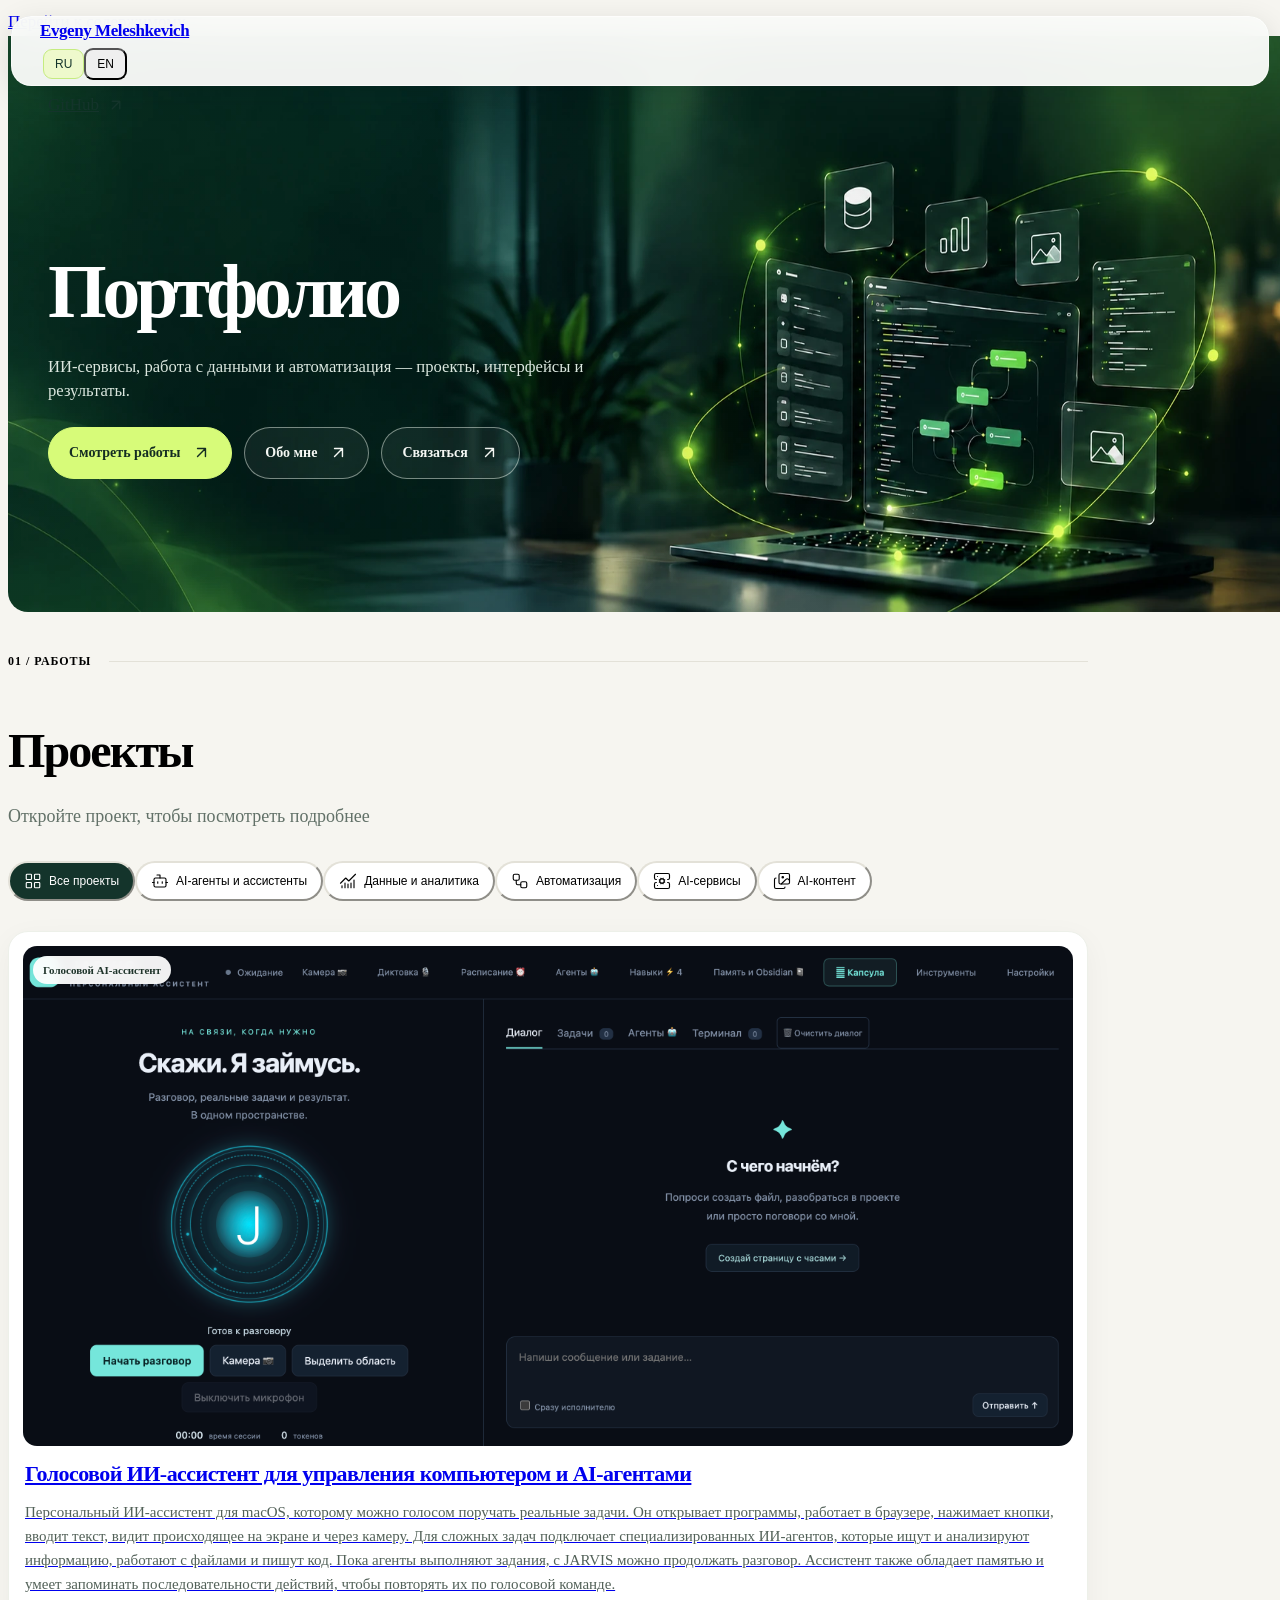
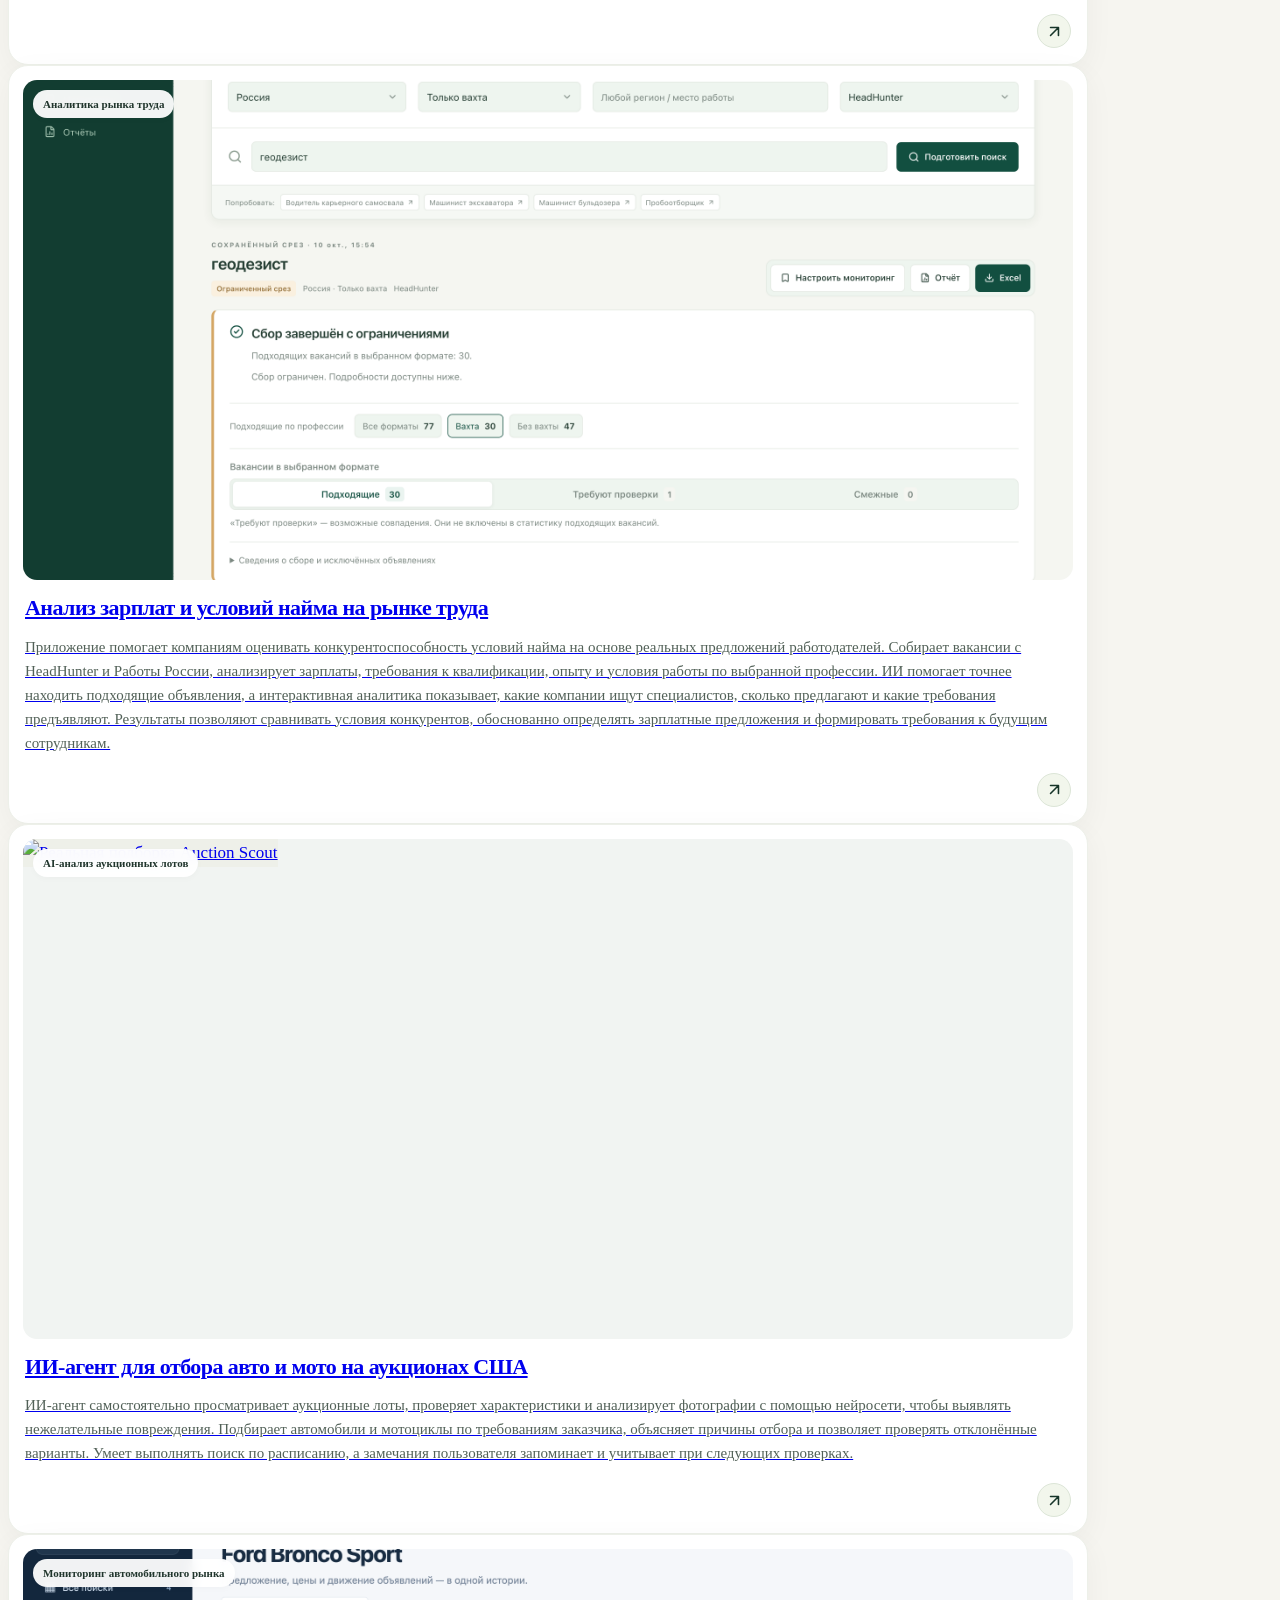
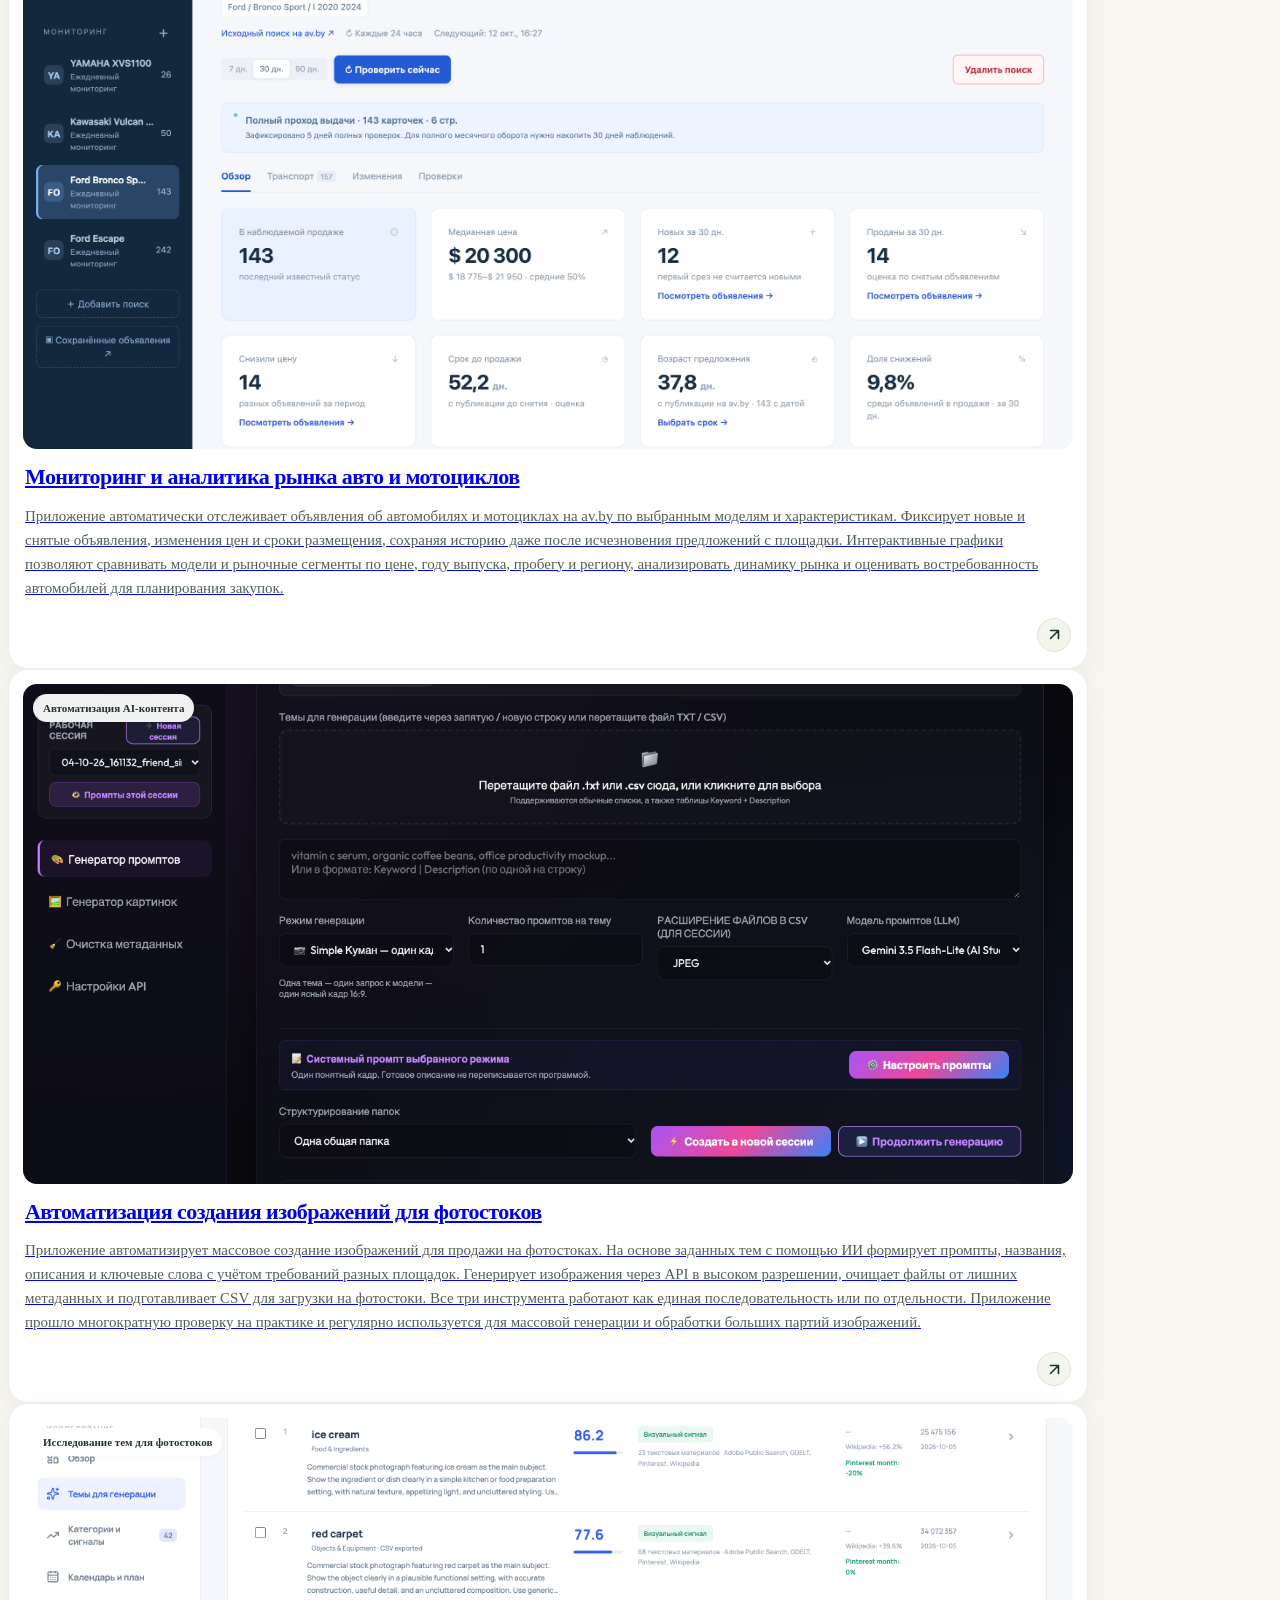
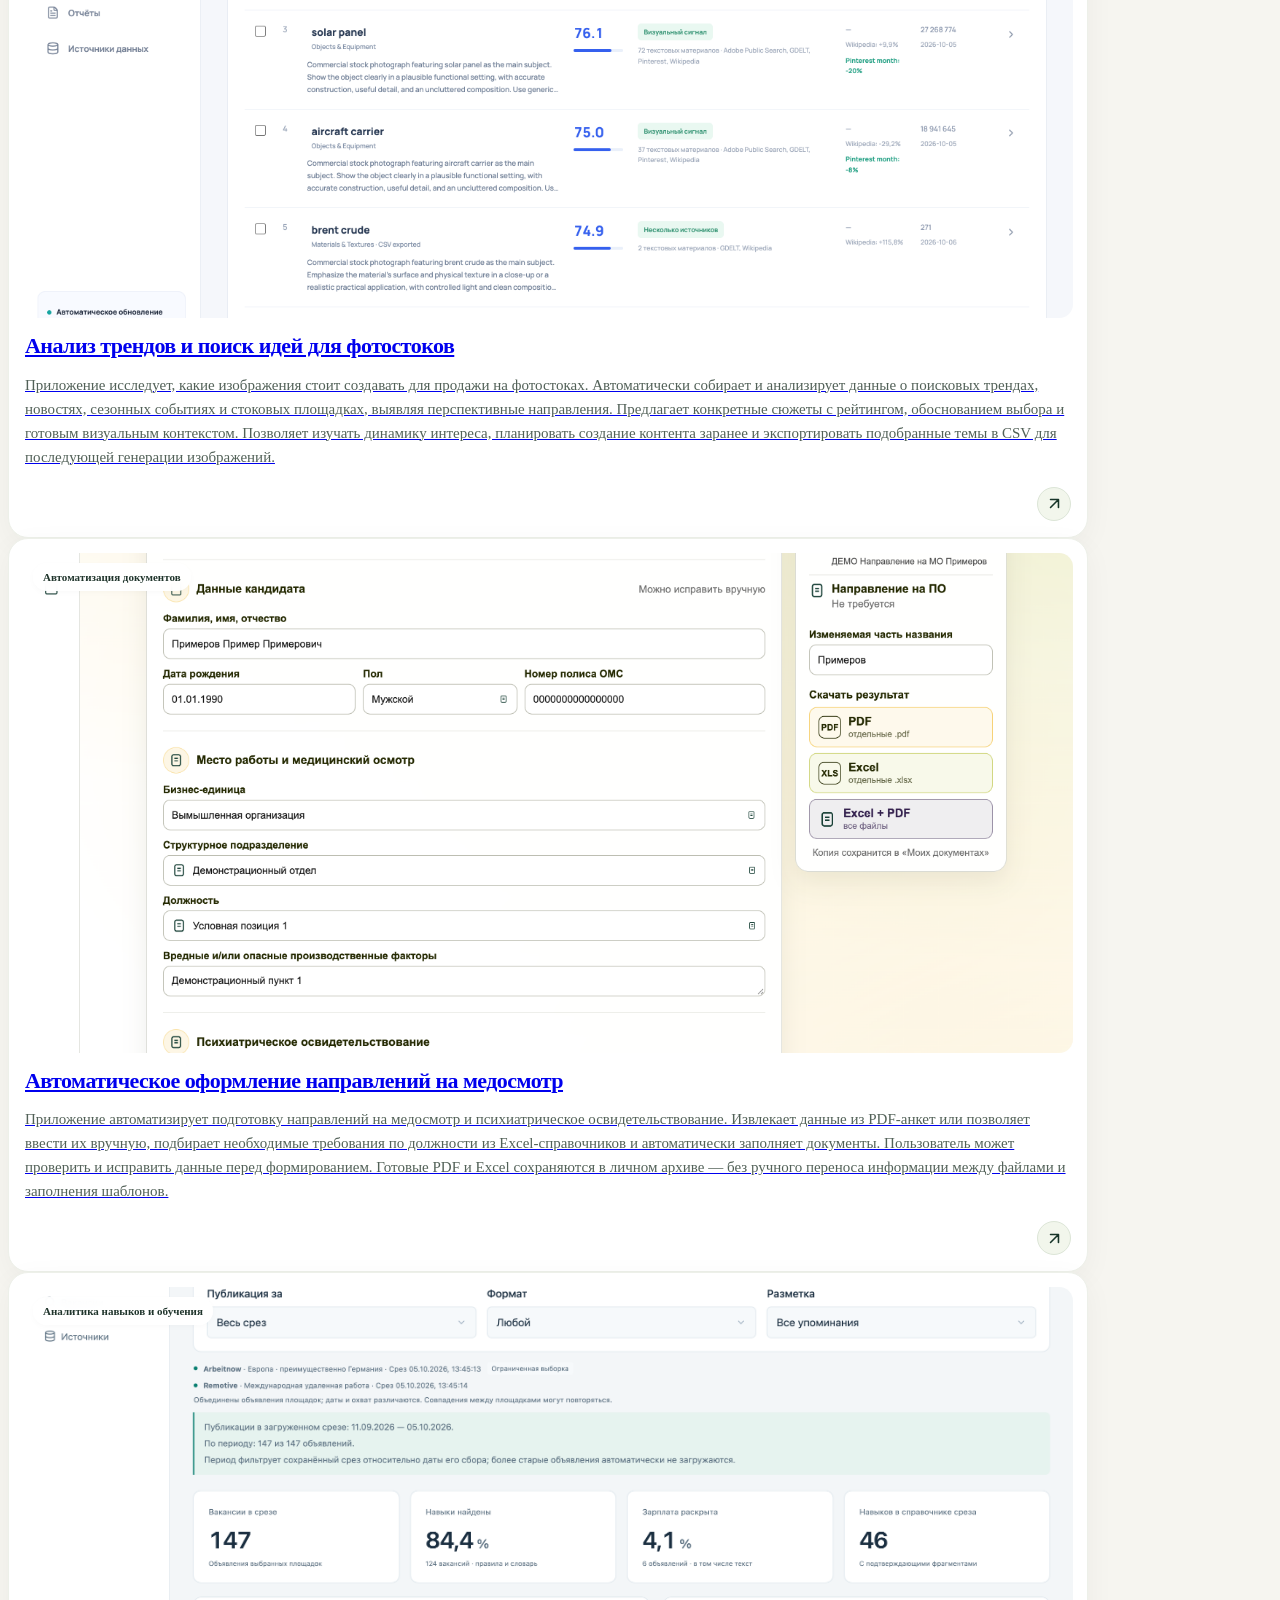
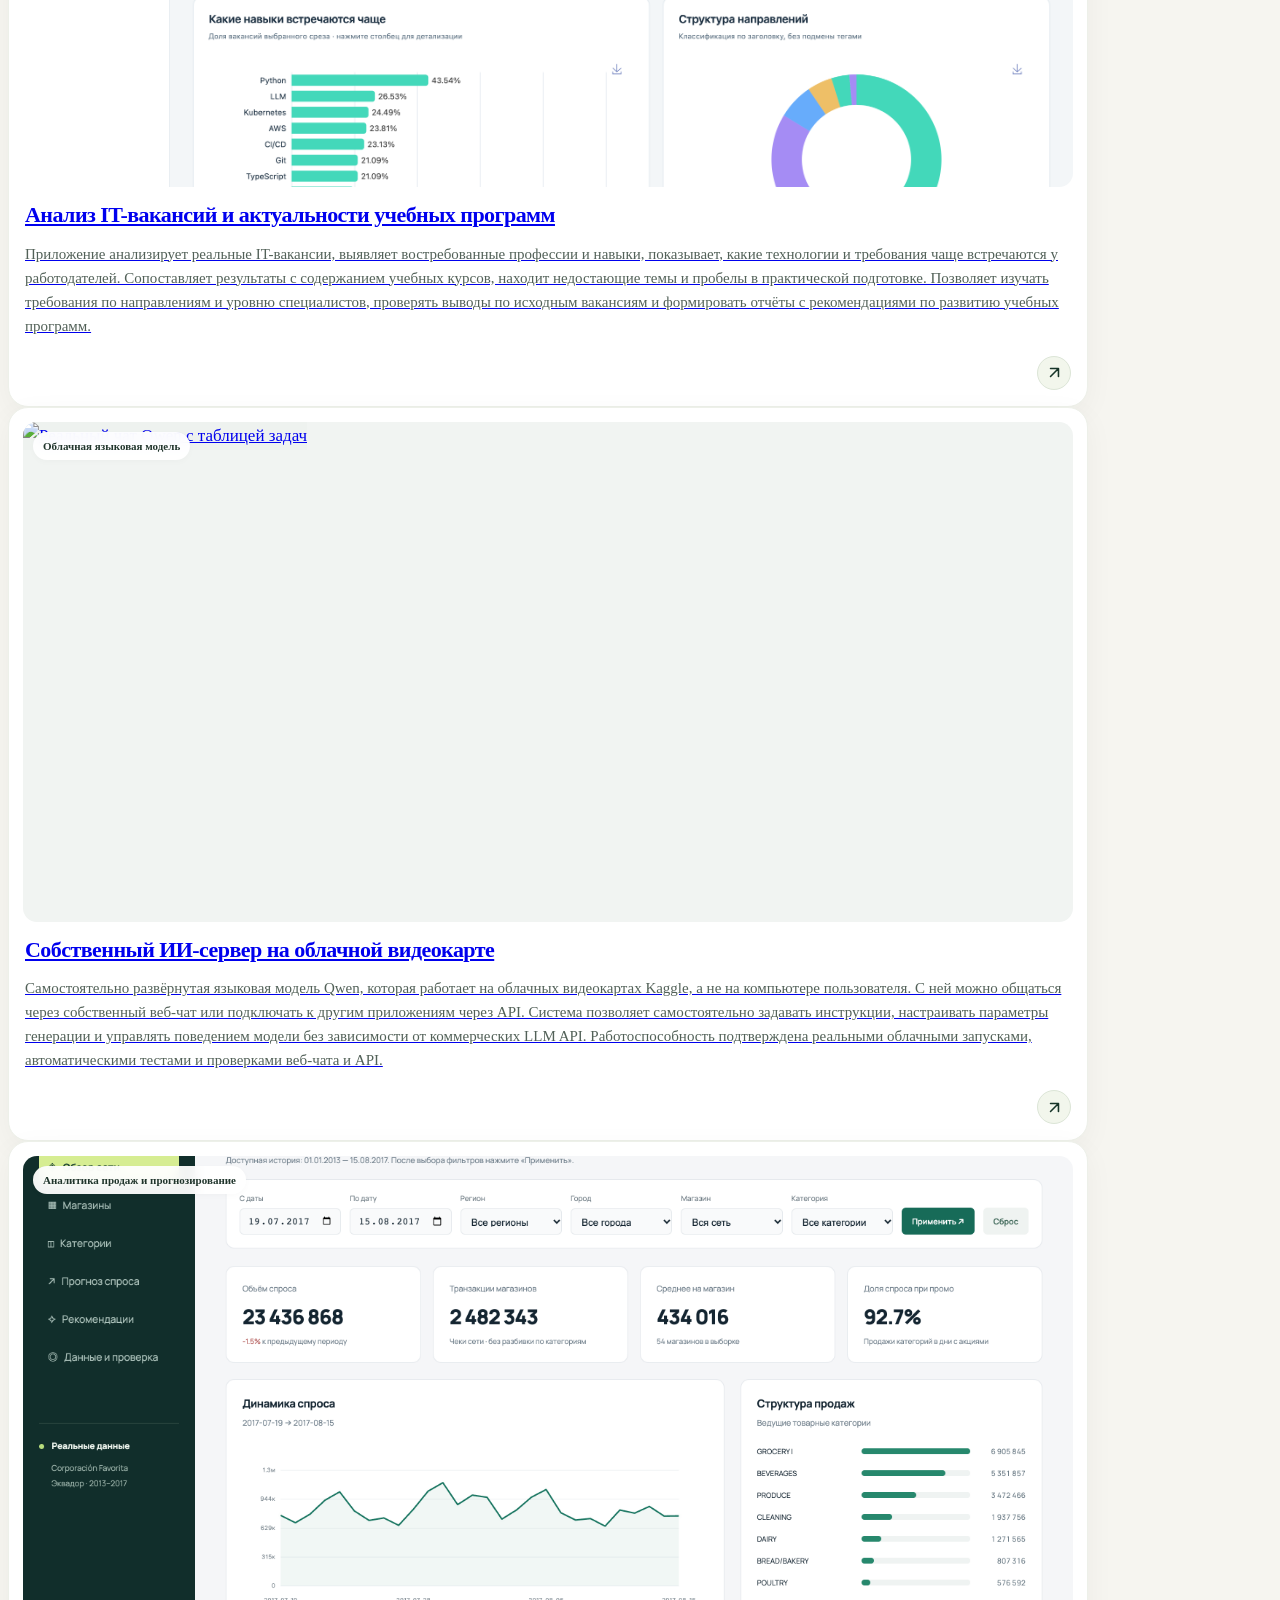
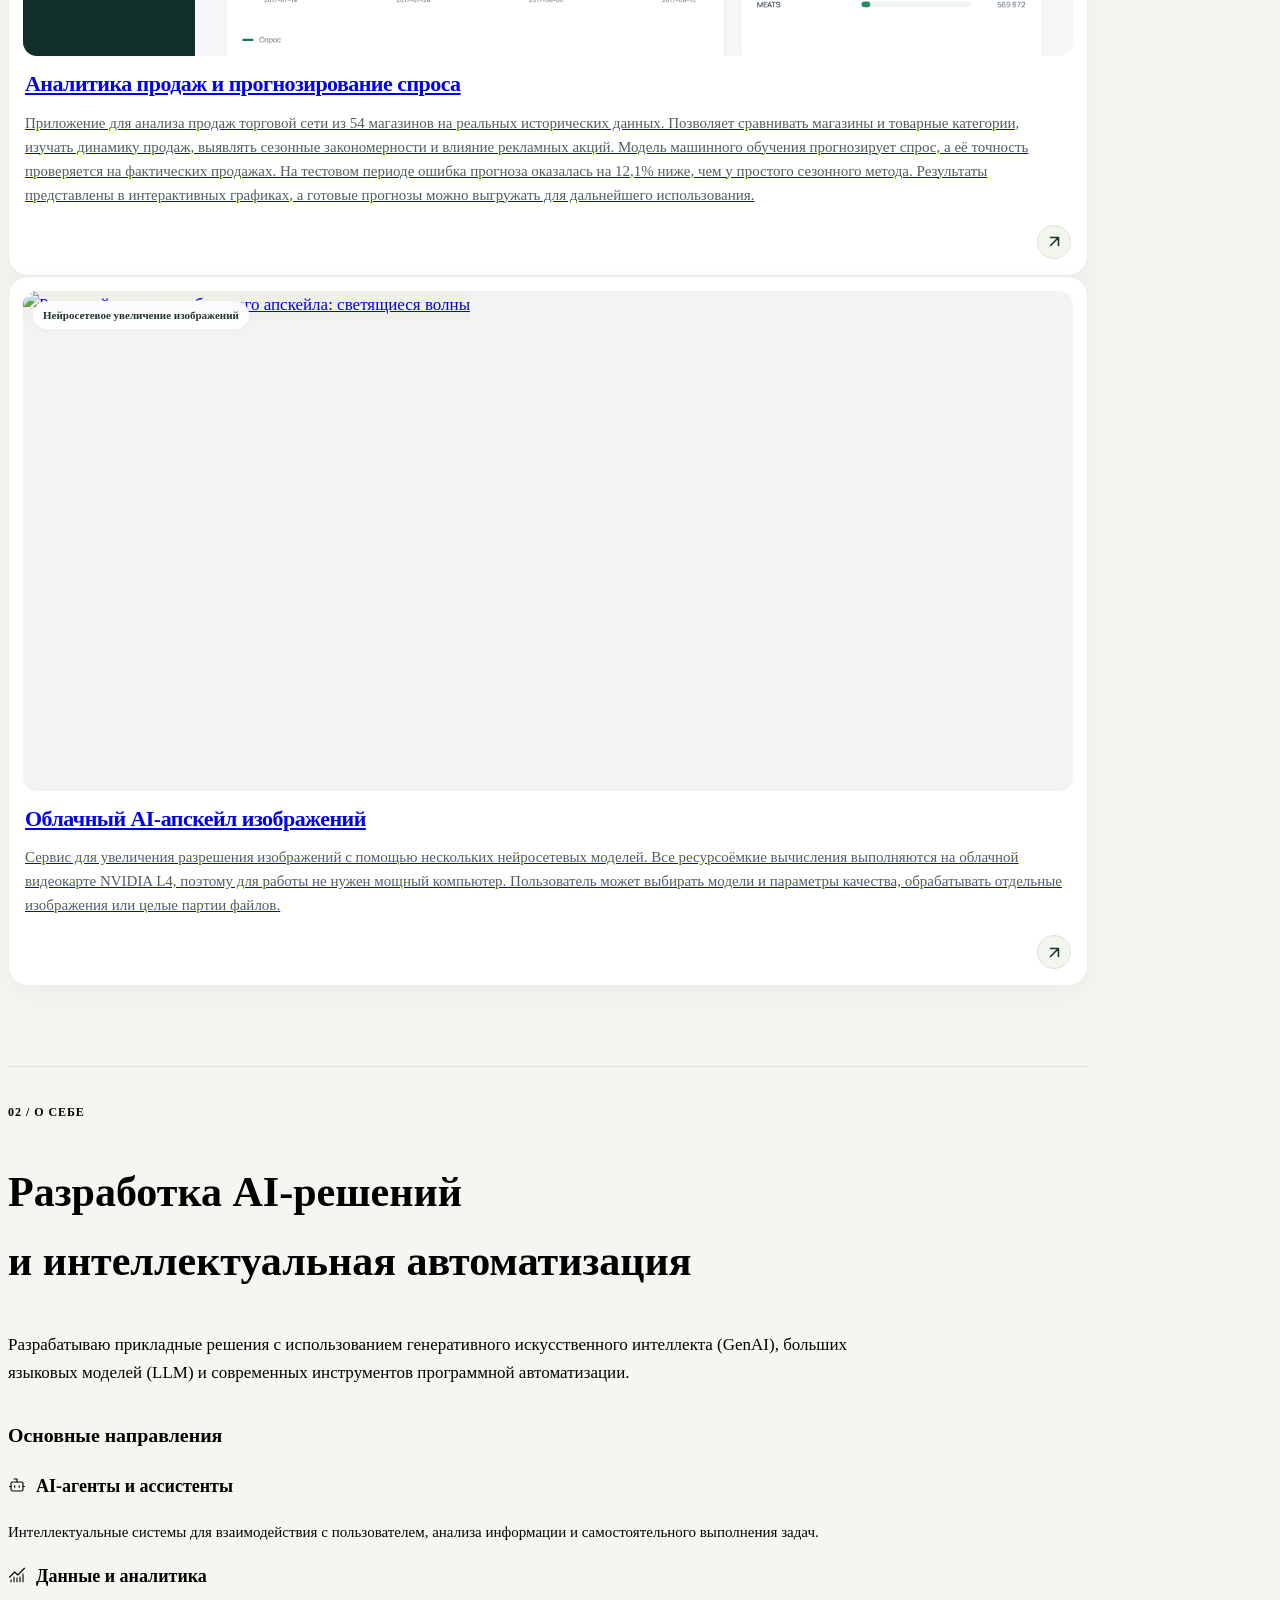
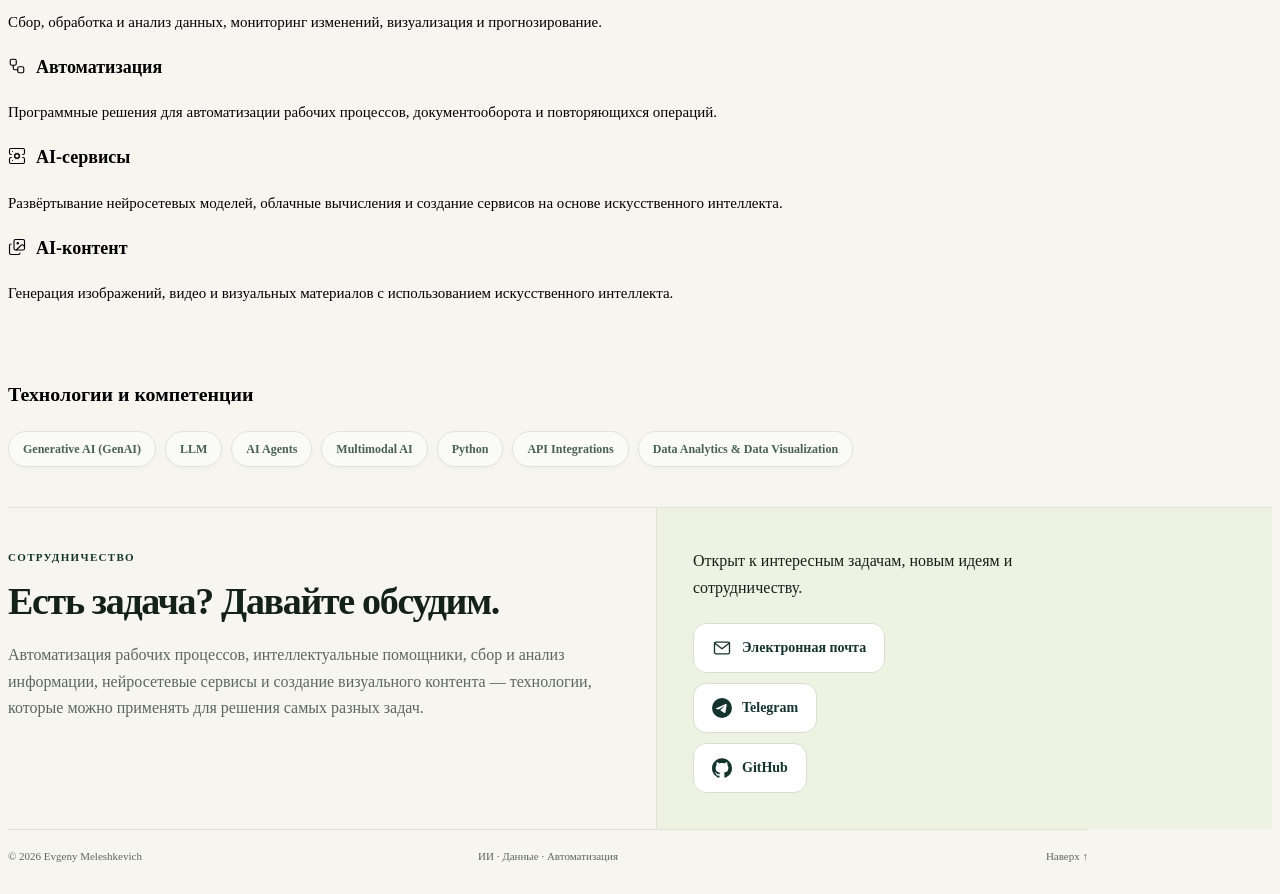
==== commit e34251cf: "Remove RAG and OCR from home competencies" ====
--- a/index.html
+++ b/index.html
@@ -6,7 +6,7 @@
 <main id="main"><section class="hero wrap work-hero"><div class="hero-content"><h1 data-home-copy="heading">Портфолио</h1><p class="intro" data-i18n="portfolioLead">ИИ-сервисы, работа с данными и автоматизация — проекты, интерфейсы и результаты.</p><div class="hero-links"><a class="hero-button hero-button-primary" href="#work"><span data-home-copy="work">Смотреть работы</span><svg aria-hidden="true" viewbox="0 0 24 24"><path d="M7 17 17 7M7 7h10v10"></path></svg></a><a class="hero-button hero-button-secondary" href="#about"><span data-home-copy="about">Обо мне</span><svg aria-hidden="true" viewbox="0 0 24 24"><path d="M7 17 17 7M7 7h10v10"></path></svg></a><a class="hero-button hero-button-secondary" href="#contact"><span data-home-copy="hero-contact">Связаться</span><svg aria-hidden="true" viewbox="0 0 24 24"><path d="M7 17 17 7M7 7h10v10"></path></svg></a></div></div><div aria-hidden="true" class="hero-orbits"><i></i><i></i><i></i></div></section>
 <section class="work-section" id="work"><div class="wrap section"><div class="section-heading"><div><p class="eyebrow" data-i18n="workEyebrow">01 / РАБОТЫ</p><h2 data-i18n="workTitle">Проекты</h2></div><p class="section-intro" data-i18n="workIntro">Откройте проект, чтобы посмотреть подробнее</p></div><div aria-label="Фильтр работ" class="filters" id="filters" role="group"></div><div class="project-list" id="project-list"></div><div class="empty-state" id="empty-state"><div aria-hidden="true" class="empty-symbol"><svg aria-hidden="true" class="icon" viewbox="0 0 24 24"><path d="m22 11-1.296-1.296a2.4 2.4 0 0 0-3.408 0L11 16"></path><path d="M4 8a2 2 0 0 0-2 2v10a2 2 0 0 0 2 2h10a2 2 0 0 0 2-2"></path><circle cx="13" cy="7" fill="currentColor" r="1"></circle><rect height="14" rx="2" width="14" x="8" y="2"></rect></svg></div><div><h3 data-i18n="emptyTitle" id="empty-title">Кейсы готовятся к публикации</h3><p data-i18n="emptyCopy" id="empty-copy">Здесь появятся описания работ, реальные экраны и результаты. Можно выбрать направление выше.</p></div><span class="empty-label" data-i18n="emptyLabel">ПОПОЛНЯЕТСЯ ПОЭТАПНО</span></div>
 </div></section>
-<section class="section wrap about-section" id="about"><div class="section-heading"><div><p class="eyebrow" data-i18n="aboutLabel">02 / О СЕБЕ</p><h2 data-i18n="aboutTitle">Разработка AI-решений <br/>и интеллектуальная автоматизация</h2></div></div><p class="about-lead" data-i18n="aboutLead">Разрабатываю прикладные решения с использованием генеративного искусственного интеллекта (GenAI), больших языковых моделей (LLM) и современных инструментов программной автоматизации.</p><h3 class="about-subtitle" data-i18n="areasLabel">Основные направления</h3><div class="about-grid"><article><h3><svg aria-hidden="true" fill="none" stroke="currentColor" stroke-linecap="round" stroke-linejoin="round" stroke-width="1.5" viewbox="0 0 24 24"><path d="M12 8V4H8"></path><rect height="12" rx="2" width="16" x="4" y="8"></rect><path d="M2 14h2"></path><path d="M20 14h2"></path><path d="M15 13v2"></path><path d="M9 13v2"></path></svg><span>AI-агенты и ассистенты</span></h3><p>Интеллектуальные системы для взаимодействия с пользователем, анализа информации и самостоятельного выполнения задач.</p></article><article><h3><svg aria-hidden="true" fill="none" stroke="currentColor" stroke-linecap="round" stroke-linejoin="round" stroke-width="1.5" viewbox="0 0 24 24"><path d="M12 16v5"></path><path d="M16 14.639V21"></path><path d="M20 10.656V21"></path><path d="m22 3-8.646 8.646a.5.5 0 0 1-.708 0L9.354 8.354a.5.5 0 0 0-.707 0L2 15"></path><path d="M4 18.463V21"></path><path d="M8 14.656V21"></path></svg><span>Данные и аналитика</span></h3><p>Сбор, обработка и анализ данных, мониторинг изменений, визуализация и прогнозирование.</p></article><article><h3><svg aria-hidden="true" fill="none" stroke="currentColor" stroke-linecap="round" stroke-linejoin="round" stroke-width="1.5" viewbox="0 0 24 24"><rect height="8" rx="2" width="8" x="3" y="3"></rect><path d="M7 11v4a2 2 0 0 0 2 2h4"></path><rect height="8" rx="2" width="8" x="13" y="13"></rect></svg><span>Автоматизация</span></h3><p>Программные решения для автоматизации рабочих процессов, документооборота и повторяющихся операций.</p></article><article><h3><svg aria-hidden="true" fill="none" stroke="currentColor" stroke-linecap="round" stroke-linejoin="round" stroke-width="1.5" viewbox="0 0 24 24"><path d="m10.852 14.772-.383.923"></path><path d="M13.148 14.772a3 3 0 1 0-2.296-5.544l-.383-.923"></path><path d="m13.148 9.228.383-.923"></path><path d="m13.53 15.696-.382-.924a3 3 0 1 1-2.296-5.544"></path><path d="m14.772 10.852.923-.383"></path><path d="m14.772 13.148.923.383"></path><path d="M4.5 10H4a2 2 0 0 1-2-2V4a2 2 0 0 1 2-2h16a2 2 0 0 1 2 2v4a2 2 0 0 1-2 2h-.5"></path><path d="M4.5 14H4a2 2 0 0 0-2 2v4a2 2 0 0 0 2 2h16a2 2 0 0 0 2-2v-4a2 2 0 0 0-2-2h-.5"></path><path d="M6 18h.01"></path><path d="M6 6h.01"></path><path d="m9.228 10.852-.923-.383"></path><path d="m9.228 13.148-.923.383"></path></svg><span>AI-сервисы</span></h3><p>Развёртывание нейросетевых моделей, облачные вычисления и создание сервисов на основе искусственного интеллекта.</p></article><article><h3><svg aria-hidden="true" fill="none" stroke="currentColor" stroke-linecap="round" stroke-linejoin="round" stroke-width="1.5" viewbox="0 0 24 24"><path d="m22 11-1.296-1.296a2.4 2.4 0 0 0-3.408 0L11 16"></path><path d="M4 8a2 2 0 0 0-2 2v10a2 2 0 0 0 2 2h10a2 2 0 0 0 2-2"></path><circle cx="13" cy="7" fill="currentColor" r="1"></circle><rect height="14" rx="2" width="14" x="8" y="2"></rect></svg><span>AI-контент</span></h3><p>Генерация изображений, видео и визуальных материалов с использованием искусственного интеллекта.</p></article></div><div class="competencies"><h3 data-i18n="technologiesLabel">Технологии и компетенции</h3><div class="competency-tags"><span>Generative AI (GenAI)</span><span>LLM</span><span>AI Agents</span><span>RAG</span><span>Multimodal AI</span><span>Python</span><span>API Integrations</span><span>OCR</span><span>Data Analytics &amp; Data Visualization</span></div></div></section>
+<section class="section wrap about-section" id="about"><div class="section-heading"><div><p class="eyebrow" data-i18n="aboutLabel">02 / О СЕБЕ</p><h2 data-i18n="aboutTitle">Разработка AI-решений <br/>и интеллектуальная автоматизация</h2></div></div><p class="about-lead" data-i18n="aboutLead">Разрабатываю прикладные решения с использованием генеративного искусственного интеллекта (GenAI), больших языковых моделей (LLM) и современных инструментов программной автоматизации.</p><h3 class="about-subtitle" data-i18n="areasLabel">Основные направления</h3><div class="about-grid"><article><h3><svg aria-hidden="true" fill="none" stroke="currentColor" stroke-linecap="round" stroke-linejoin="round" stroke-width="1.5" viewbox="0 0 24 24"><path d="M12 8V4H8"></path><rect height="12" rx="2" width="16" x="4" y="8"></rect><path d="M2 14h2"></path><path d="M20 14h2"></path><path d="M15 13v2"></path><path d="M9 13v2"></path></svg><span>AI-агенты и ассистенты</span></h3><p>Интеллектуальные системы для взаимодействия с пользователем, анализа информации и самостоятельного выполнения задач.</p></article><article><h3><svg aria-hidden="true" fill="none" stroke="currentColor" stroke-linecap="round" stroke-linejoin="round" stroke-width="1.5" viewbox="0 0 24 24"><path d="M12 16v5"></path><path d="M16 14.639V21"></path><path d="M20 10.656V21"></path><path d="m22 3-8.646 8.646a.5.5 0 0 1-.708 0L9.354 8.354a.5.5 0 0 0-.707 0L2 15"></path><path d="M4 18.463V21"></path><path d="M8 14.656V21"></path></svg><span>Данные и аналитика</span></h3><p>Сбор, обработка и анализ данных, мониторинг изменений, визуализация и прогнозирование.</p></article><article><h3><svg aria-hidden="true" fill="none" stroke="currentColor" stroke-linecap="round" stroke-linejoin="round" stroke-width="1.5" viewbox="0 0 24 24"><rect height="8" rx="2" width="8" x="3" y="3"></rect><path d="M7 11v4a2 2 0 0 0 2 2h4"></path><rect height="8" rx="2" width="8" x="13" y="13"></rect></svg><span>Автоматизация</span></h3><p>Программные решения для автоматизации рабочих процессов, документооборота и повторяющихся операций.</p></article><article><h3><svg aria-hidden="true" fill="none" stroke="currentColor" stroke-linecap="round" stroke-linejoin="round" stroke-width="1.5" viewbox="0 0 24 24"><path d="m10.852 14.772-.383.923"></path><path d="M13.148 14.772a3 3 0 1 0-2.296-5.544l-.383-.923"></path><path d="m13.148 9.228.383-.923"></path><path d="m13.53 15.696-.382-.924a3 3 0 1 1-2.296-5.544"></path><path d="m14.772 10.852.923-.383"></path><path d="m14.772 13.148.923.383"></path><path d="M4.5 10H4a2 2 0 0 1-2-2V4a2 2 0 0 1 2-2h16a2 2 0 0 1 2 2v4a2 2 0 0 1-2 2h-.5"></path><path d="M4.5 14H4a2 2 0 0 0-2 2v4a2 2 0 0 0 2 2h16a2 2 0 0 0 2-2v-4a2 2 0 0 0-2-2h-.5"></path><path d="M6 18h.01"></path><path d="M6 6h.01"></path><path d="m9.228 10.852-.923-.383"></path><path d="m9.228 13.148-.923.383"></path></svg><span>AI-сервисы</span></h3><p>Развёртывание нейросетевых моделей, облачные вычисления и создание сервисов на основе искусственного интеллекта.</p></article><article><h3><svg aria-hidden="true" fill="none" stroke="currentColor" stroke-linecap="round" stroke-linejoin="round" stroke-width="1.5" viewbox="0 0 24 24"><path d="m22 11-1.296-1.296a2.4 2.4 0 0 0-3.408 0L11 16"></path><path d="M4 8a2 2 0 0 0-2 2v10a2 2 0 0 0 2 2h10a2 2 0 0 0 2-2"></path><circle cx="13" cy="7" fill="currentColor" r="1"></circle><rect height="14" rx="2" width="14" x="8" y="2"></rect></svg><span>AI-контент</span></h3><p>Генерация изображений, видео и визуальных материалов с использованием искусственного интеллекта.</p></article></div><div class="competencies"><h3 data-i18n="technologiesLabel">Технологии и компетенции</h3><div class="competency-tags"><span>Generative AI (GenAI)</span><span>LLM</span><span>AI Agents</span><span>Multimodal AI</span><span>Python</span><span>API Integrations</span><span>Data Analytics &amp; Data Visualization</span></div></div></section>
 </main>
 <footer aria-labelledby="contact-heading" class="site-footer" id="contact"><div class="wrap site-footer-inner"><div class="footer-stage"><div class="footer-intro"><p class="footer-eyebrow" data-i18n="contactEyebrow">СОТРУДНИЧЕСТВО</p><h2 data-i18n="contactTitle" id="contact-heading">Есть задача? Давайте обсудим.</h2><p class="footer-description" data-i18n="contactCopy">Автоматизация рабочих процессов, интеллектуальные помощники, сбор и анализ информации, нейросетевые сервисы и создание визуального контента — технологии, которые можно применять для решения самых разных задач.</p></div><div class="footer-contact-panel"><p class="footer-closing" data-i18n="contactClosing">Открыт к интересным задачам, новым идеям и сотрудничеству.</p><div class="contact-links"><a class="contact-link" href="mailto:evgeniy.meleshkevich@mail.ru"><svg aria-hidden="true" class="contact-service-icon" fill="none" stroke="currentColor" stroke-linecap="round" stroke-linejoin="round" stroke-width="1.6" viewbox="0 0 24 24"><rect height="14" rx="2" width="18" x="3" y="5"></rect><path d="m3 6 9 7 9-7"></path></svg><span data-i18n="contactEmail">Электронная почта</span></a><a class="contact-link" href="https://t.me/evgeny_builds_ai" rel="noopener noreferrer" target="_blank"><svg aria-hidden="true" class="contact-service-icon" fill="currentColor" viewbox="0 0 24 24"><path d="M11.944 0A12 12 0 0 0 0 12a12 12 0 0 0 12 12 12 12 0 0 0 12-12A12 12 0 0 0 12 0a12 12 0 0 0-.056 0zm4.962 7.224c.1-.002.321.023.465.14a.506.506 0 0 1 .171.325c.016.093.036.306.02.472-.18 1.898-.962 6.502-1.36 8.627-.168.9-.499 1.201-.82 1.23-.696.065-1.225-.46-1.9-.902-1.056-.693-1.653-1.124-2.678-1.8-1.185-.78-.417-1.21.258-1.91.177-.184 3.247-2.977 3.307-3.23.007-.032.014-.15-.056-.212s-.174-.041-.249-.024c-.106.024-1.793 1.14-5.061 3.345-.48.33-.913.49-1.302.48-.428-.008-1.252-.241-1.865-.44-.752-.245-1.349-.374-1.297-.789.027-.216.325-.437.893-.663 3.498-1.524 5.83-2.529 6.998-3.014 3.332-1.386 4.025-1.627 4.476-1.635z"></path></svg><span>Telegram</span></a><a class="contact-link" href="https://github.com/evgeny-meleshkevich" rel="noopener noreferrer" target="_blank"><svg aria-hidden="true" class="contact-service-icon" fill="currentColor" viewbox="0 0 24 24"><path d="M12 .297c-6.63 0-12 5.373-12 12 0 5.303 3.438 9.8 8.205 11.385.6.113.82-.258.82-.577 0-.285-.01-1.04-.015-2.04-3.338.724-4.042-1.61-4.042-1.61C4.422 18.07 3.633 17.7 3.633 17.7c-1.087-.744.084-.729.084-.729 1.205.084 1.838 1.236 1.838 1.236 1.07 1.835 2.809 1.305 3.495.998.108-.776.417-1.305.76-1.605-2.665-.3-5.466-1.332-5.466-5.93 0-1.31.465-2.38 1.235-3.22-.135-.303-.54-1.523.105-3.176 0 0 1.005-.322 3.3 1.23.96-.267 1.98-.399 3-.405 1.02.006 2.04.138 3 .405 2.28-1.552 3.285-1.23 3.285-1.23.645 1.653.24 2.873.12 3.176.765.84 1.23 1.91 1.23 3.22 0 4.61-2.805 5.625-5.475 5.92.42.36.81 1.096.81 2.22 0 1.606-.015 2.896-.015 3.286 0 .315.21.69.825.57C20.565 22.092 24 17.592 24 12.297c0-6.627-5.373-12-12-12"></path></svg><span>GitHub</span></a></div></div></div><div class="footer-bottom"><span>© 2026 Evgeny Meleshkevich</span><span data-i18n="footerLabel">ИИ · Данные · Автоматизация</span><a data-i18n="backTop" href="#">Наверх ↑</a></div></div></footer>
 <dialog aria-labelledby="dialog-title" id="format-dialog"><div class="dialog-header"><span class="eyebrow" data-i18n="dialogLabel">СТРУКТУРА БУДУЩЕГО КЕЙСА</span><button aria-label="Закрыть" id="close-dialog" type="button">✕</button></div><h2 id="dialog-title"></h2><p id="dialog-description"></p><ol id="dialog-steps"></ol><p class="dialog-footnote" data-i18n="dialogFootnote">Это пример структуры. Здесь нет вымышленных клиентов, показателей или результатов.</p></dialog><noscript><p class="wrap">JavaScript is required for category filters and language switching. / Для фильтров и переключения языка нужен JavaScript.</p></noscript></body></html>
